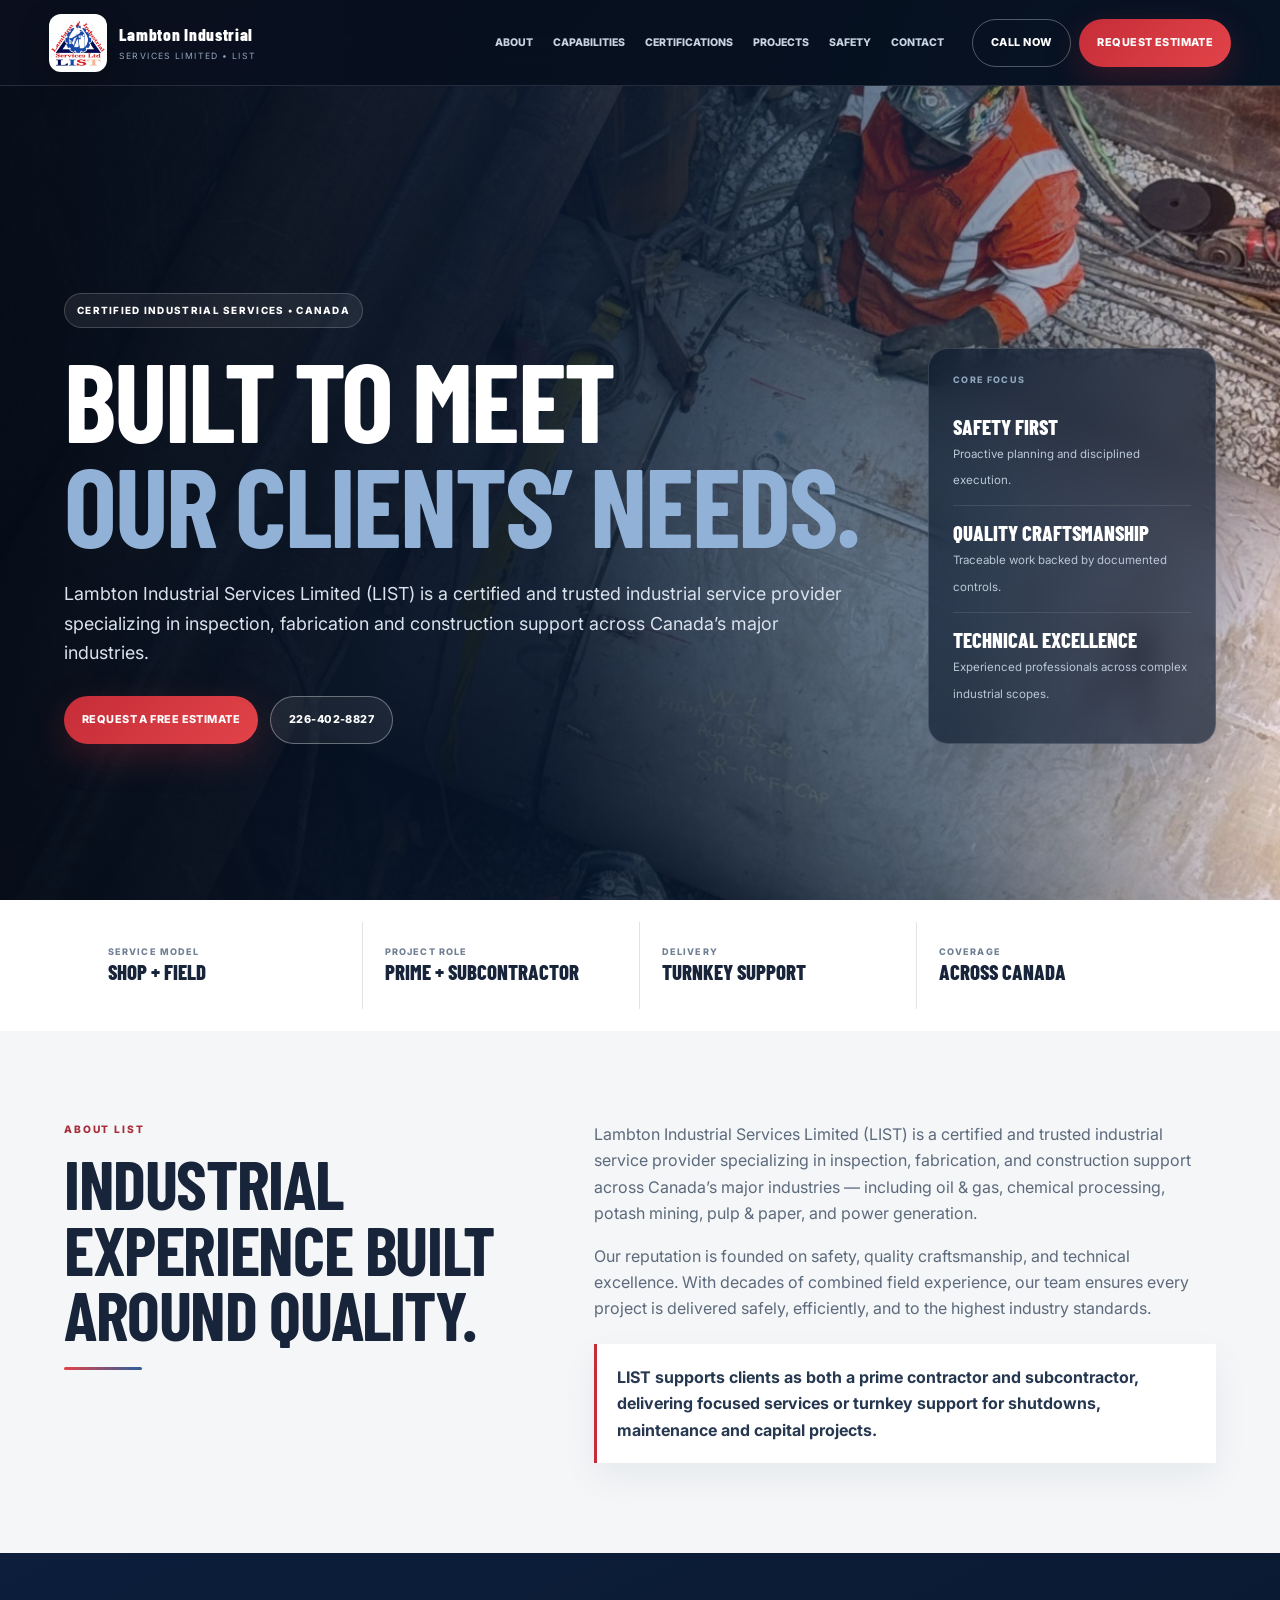
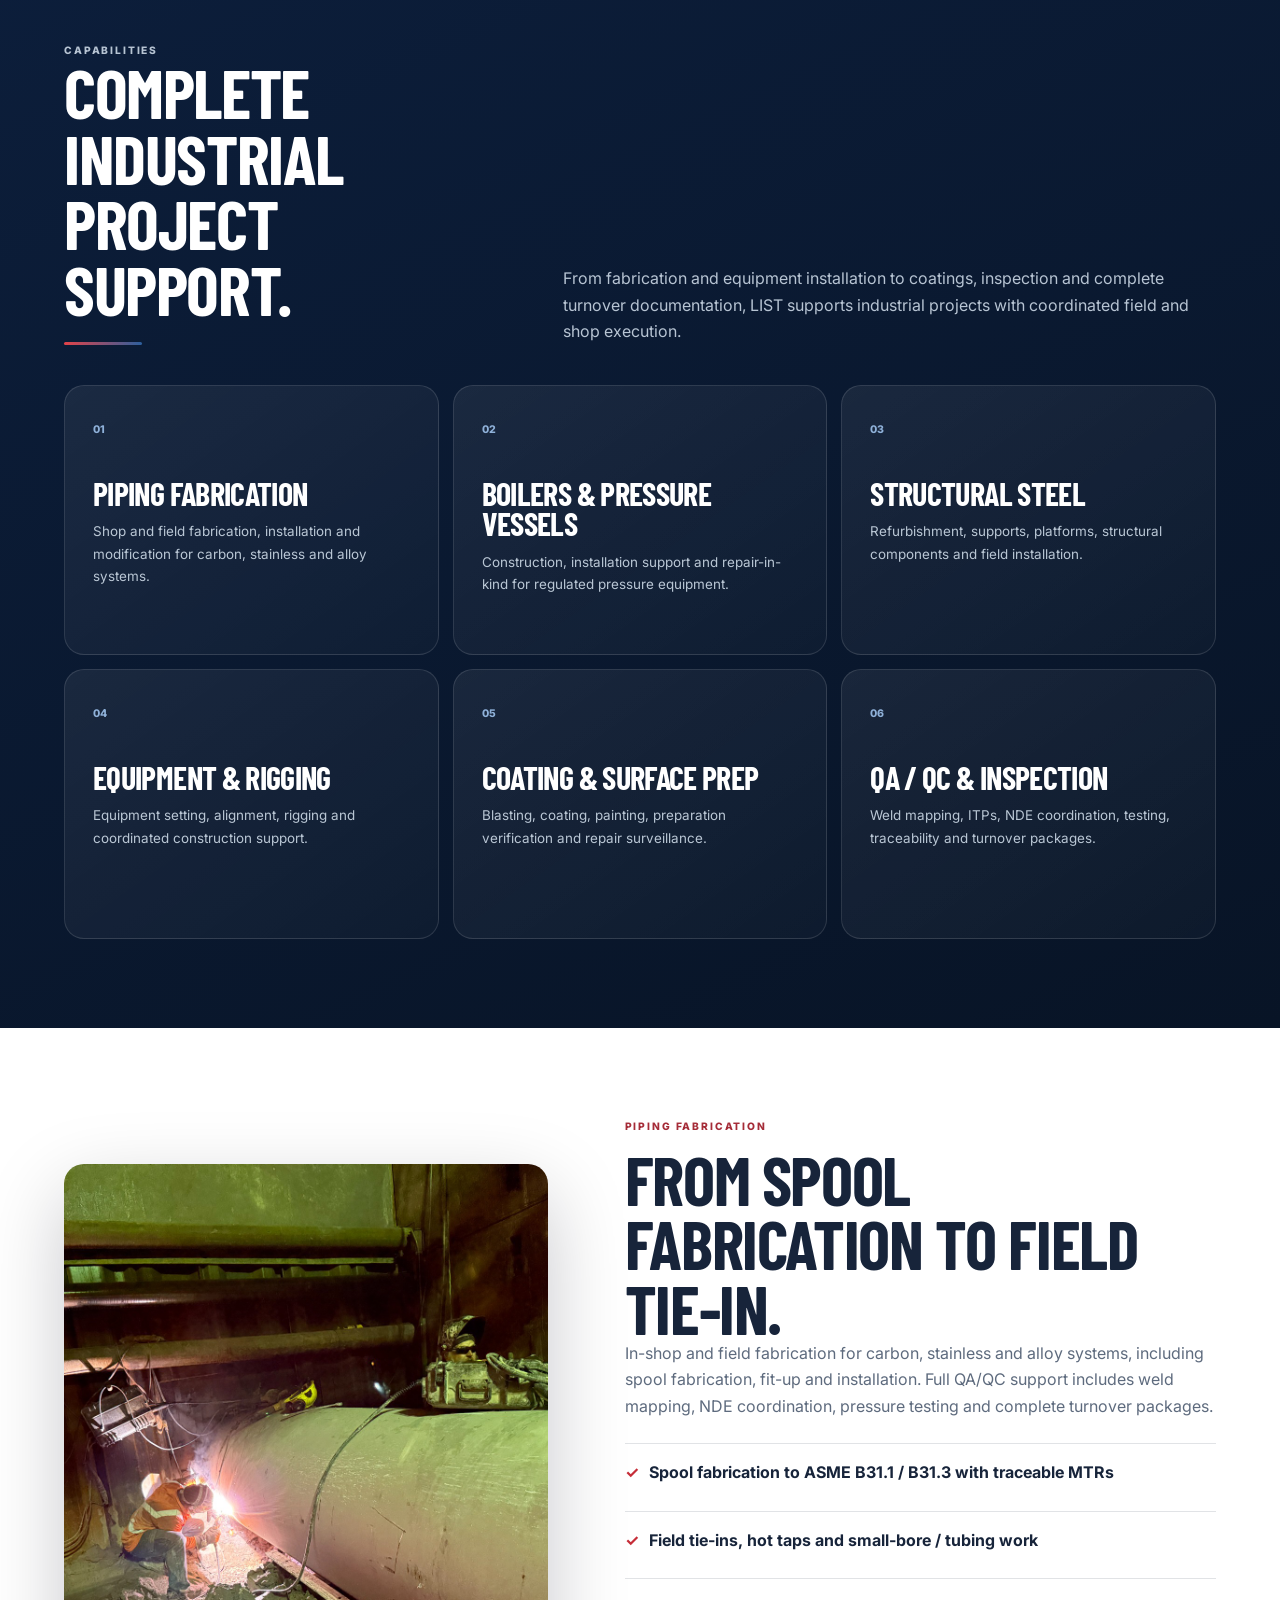
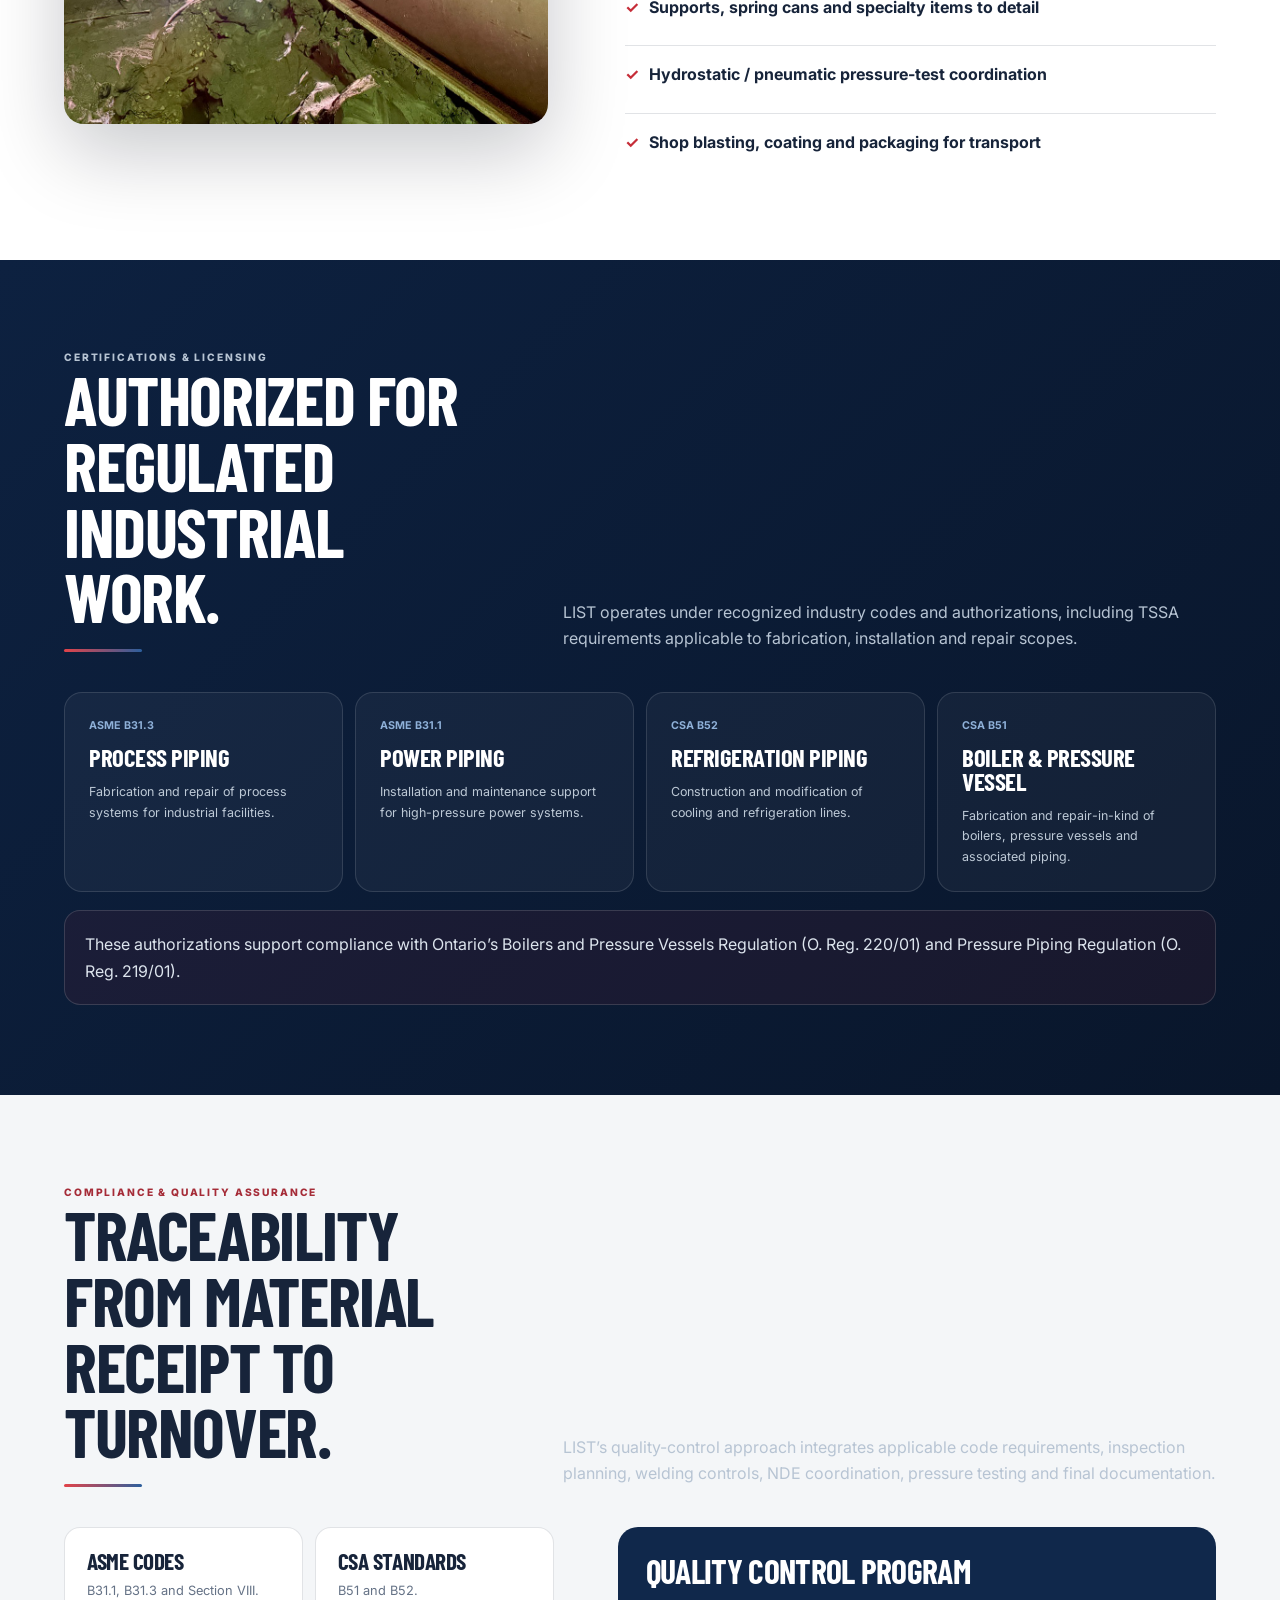
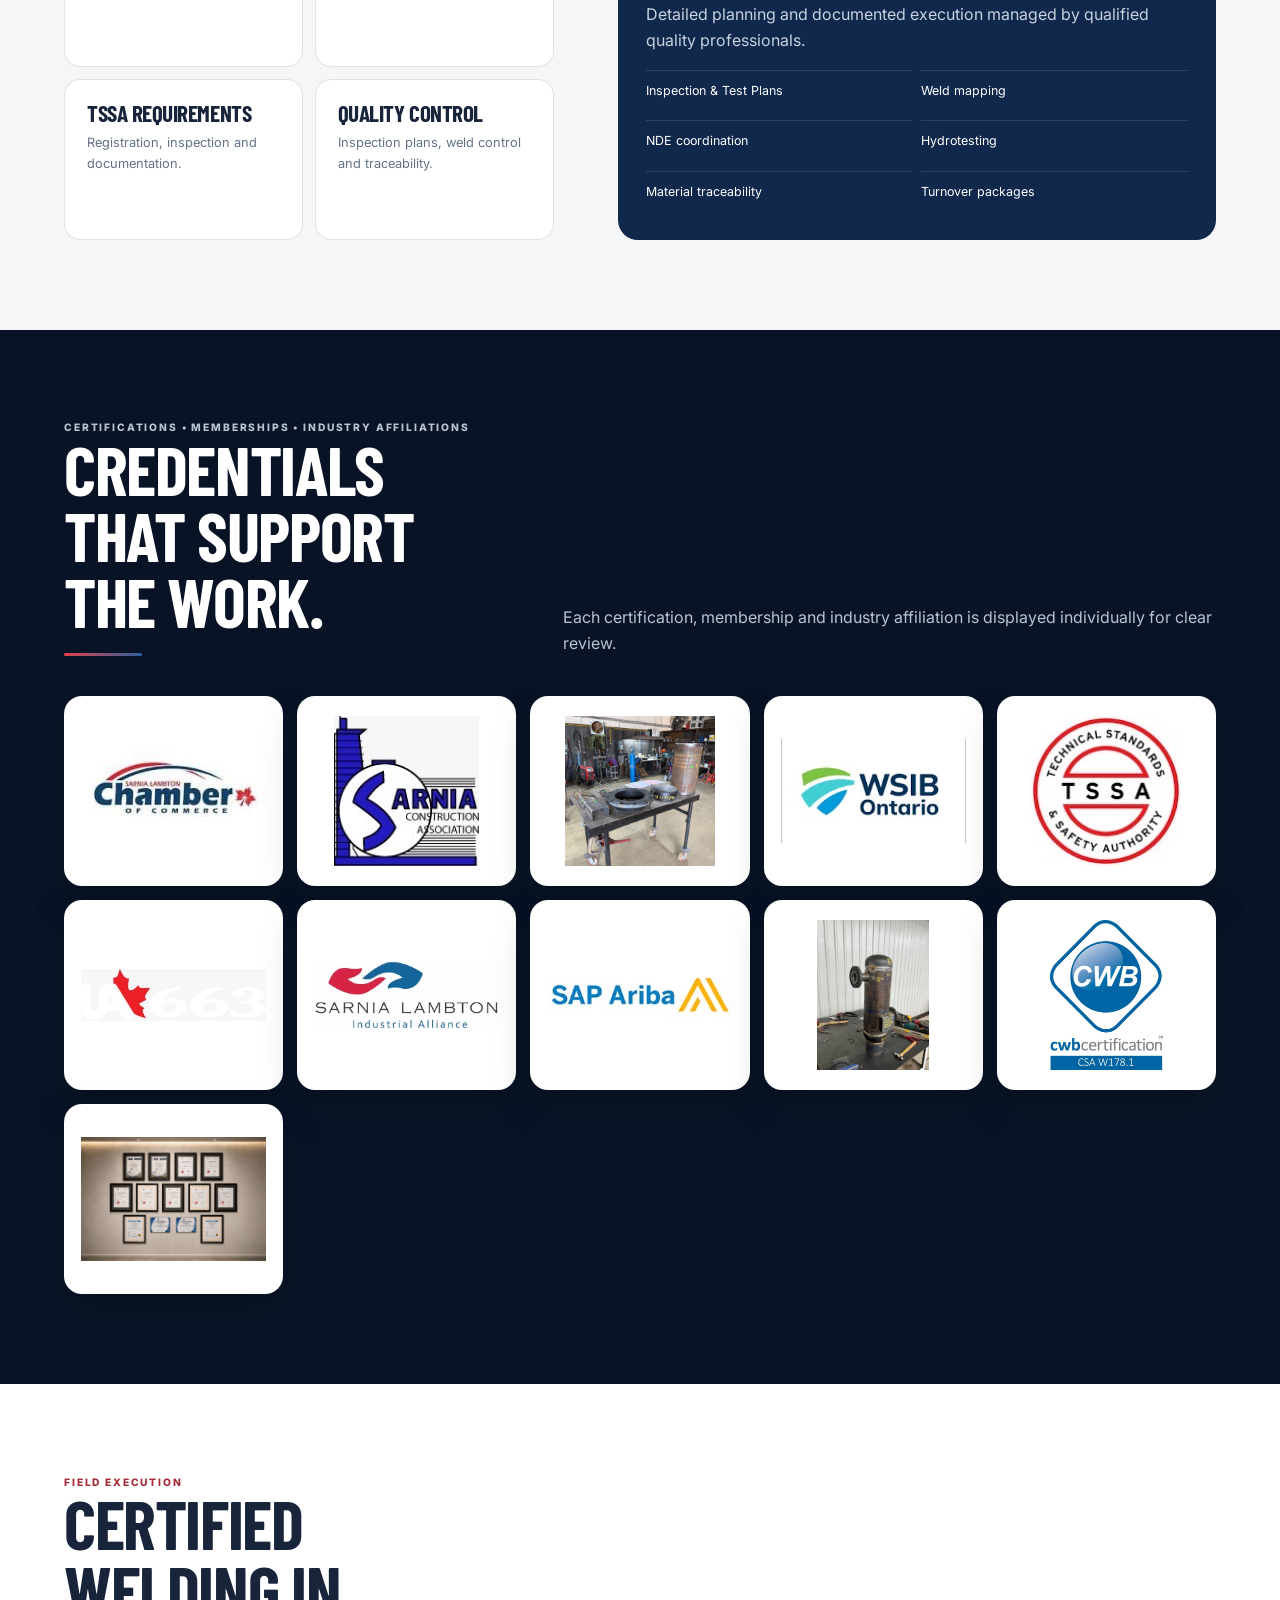
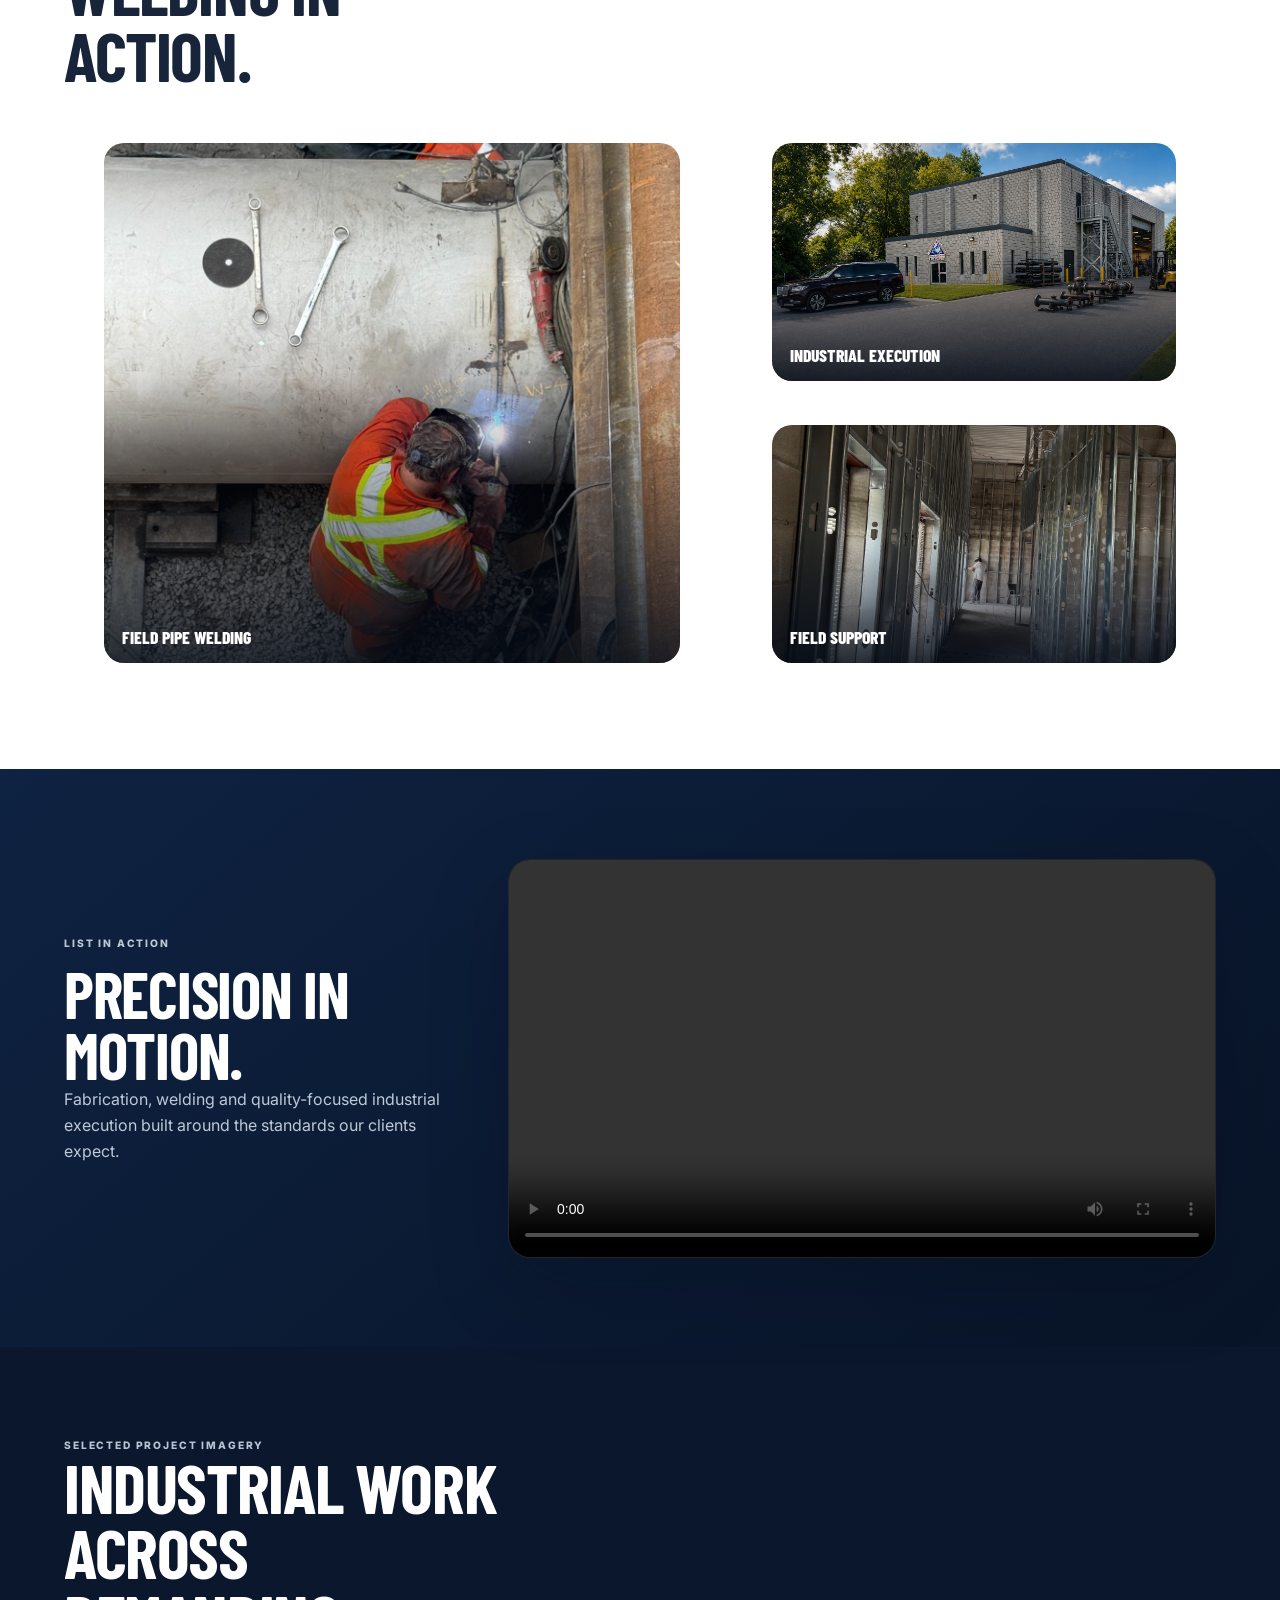
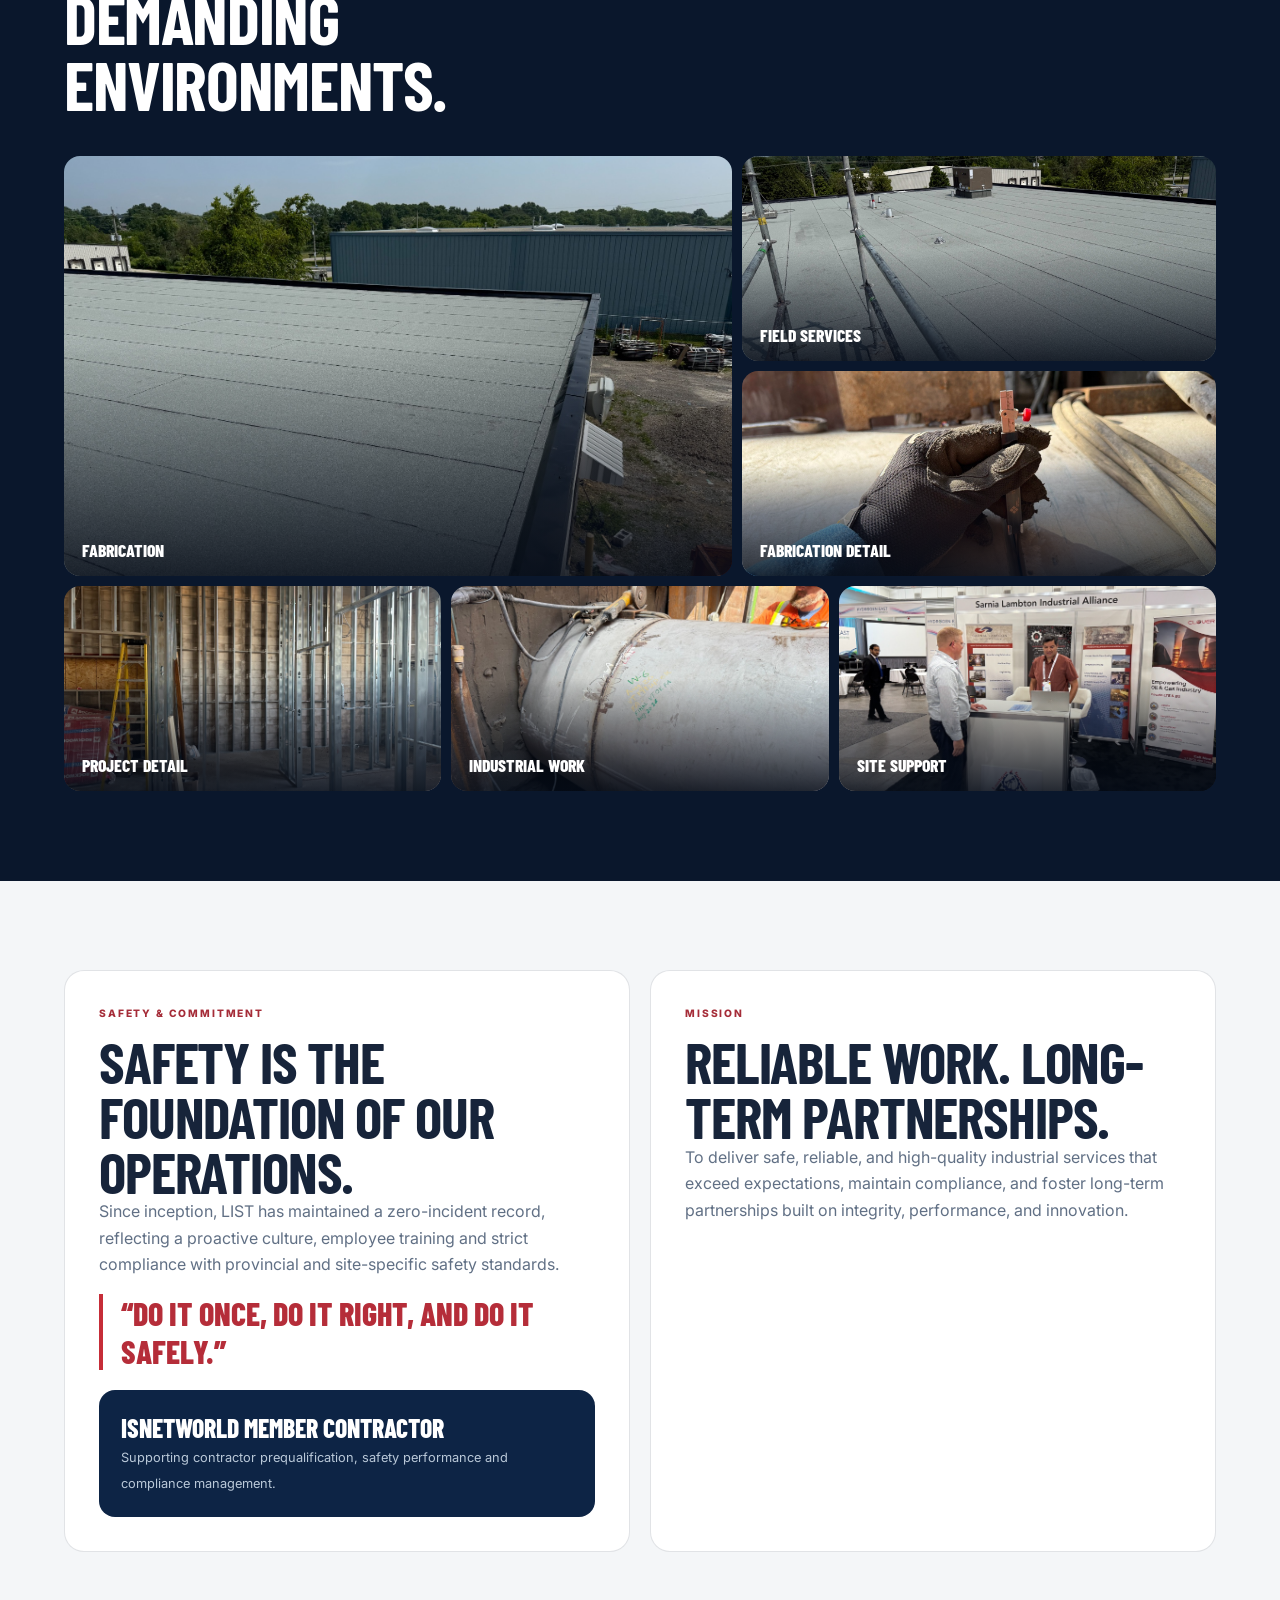
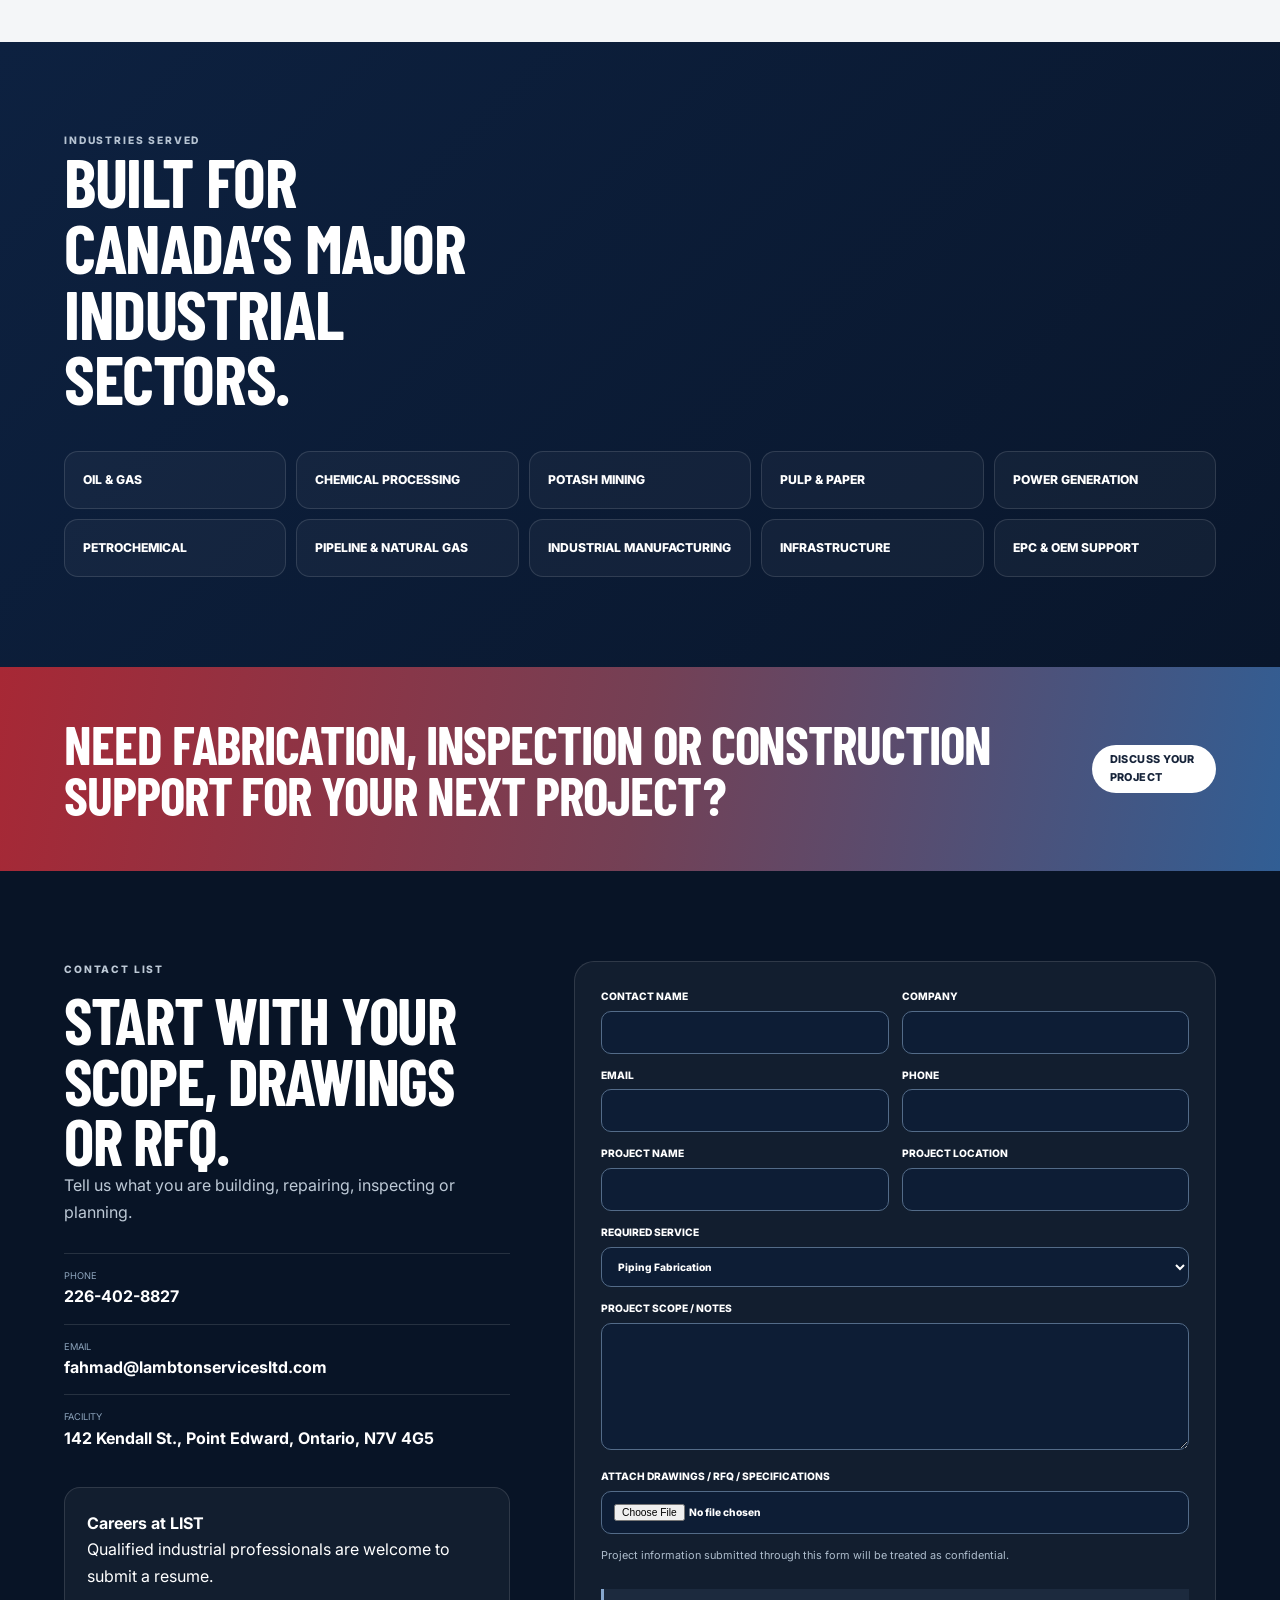
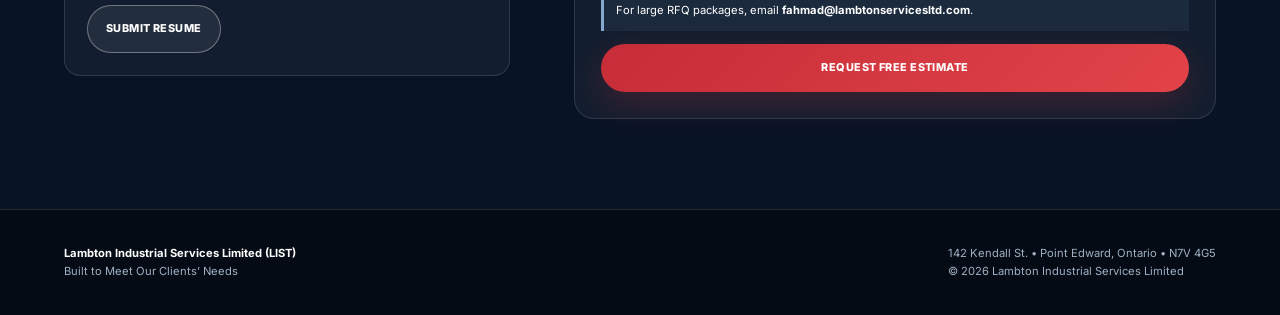
==== index.html @ bad41c8b "Show all LIST certification and membership logos" ====
<!doctype html>
<html lang="en">
<head>
<meta charset="utf-8"><meta name="viewport" content="width=device-width,initial-scale=1,viewport-fit=cover">
<title>Lambton Industrial Services Limited | Certified Industrial Services Canada</title>
<meta name="description" content="Lambton Industrial Services Limited (LIST) provides certified inspection, fabrication, construction support, piping, pressure equipment, QA/QC and industrial services across Canada.">
<meta name="robots" content="index,follow,max-image-preview:large"><meta name="theme-color" content="#09172d"><link rel="canonical" href="https://www.lambtonservicesltd.com/">
<link rel="icon" href="788764632_1725554698727147_4965164449477250816_n.webp" type="image/webp"><link rel="apple-touch-icon" href="788764632_1725554698727147_4965164449477250816_n.webp">
<meta property="og:title" content="Lambton Industrial Services Limited — Built to Meet Our Clients’ Needs"><meta property="og:description" content="Certified industrial inspection, fabrication, construction support and quality services across Canada."><meta property="og:type" content="website"><meta property="og:url" content="https://www.lambtonservicesltd.com/"><meta property="og:image" content="https://www.lambtonservicesltd.com/788764632_1725554698727147_4965164449477250816_n.webp">
<link rel="preconnect" href="https://fonts.googleapis.com"><link rel="preconnect" href="https://fonts.gstatic.com" crossorigin><link href="https://fonts.googleapis.com/css2?family=Barlow+Condensed:wght@600;700;800&family=Inter:wght@400;500;600;700;800&display=swap" rel="stylesheet">
<script type="application/ld+json">{"@context":"https://schema.org","@type":"LocalBusiness","name":"Lambton Industrial Services Limited","alternateName":"LIST","url":"https://www.lambtonservicesltd.com/","telephone":"+1-226-402-8827","email":"fahmad@lambtonservicesltd.com","address":{"@type":"PostalAddress","streetAddress":"142 Kendall Street","addressLocality":"Point Edward","addressRegion":"ON","postalCode":"N7V 4G5","addressCountry":"CA"},"areaServed":["Ontario","Saskatchewan","Canada"]}</script>
<style>
:root{--ink:#07111f;--navy:#09172d;--blue:#2c5f9d;--red:#c62d38;--red2:#e24349;--paper:#f4f6f8;--text:#17243a;--line:rgba(255,255,255,.12);--line2:rgba(10,28,52,.12);--max:1380px;--r:20px;--shadow:0 28px 80px rgba(2,10,24,.22)}*{box-sizing:border-box}html{scroll-behavior:smooth}body{margin:0;background:var(--ink);color:#fff;font-family:Inter,Arial,sans-serif;line-height:1.65;overflow-x:hidden}body:before{content:'';position:fixed;inset:0;z-index:-2;pointer-events:none;background:radial-gradient(circle at 0 0,rgba(198,45,56,.23),transparent 34%),radial-gradient(circle at 100% 16%,rgba(44,95,157,.3),transparent 38%),linear-gradient(135deg,#07101f,#0e213f 58%,#08162b)}a{color:inherit;text-decoration:none}img{display:block;max-width:100%}button,input,select,textarea{font:inherit}h1,h2,h3,h4{font-family:'Barlow Condensed',Arial,sans-serif;text-transform:uppercase;line-height:.95;letter-spacing:-.02em;margin:0}p{margin-top:0}.progress{position:fixed;top:0;left:0;height:3px;width:0;z-index:999;background:linear-gradient(90deg,var(--red2),#fff,var(--blue))}.site-header{height:86px;display:flex;align-items:center;gap:28px;padding:0 3.8vw;position:sticky;top:0;z-index:90;background:rgba(6,15,29,.88);border-bottom:1px solid var(--line);backdrop-filter:blur(18px)}.brand{display:flex;align-items:center;gap:12px;margin-right:auto}.brand-logo{width:58px;height:58px;object-fit:cover;border-radius:12px;background:#fff;box-shadow:0 10px 30px rgba(0,0,0,.25)}.brand-copy strong{font:800 1.08rem 'Barlow Condensed';letter-spacing:.04em}.brand-copy small{display:block;color:#91a7bf;font-size:.54rem;letter-spacing:.16em;text-transform:uppercase}.nav{display:flex;gap:20px;font-size:.66rem;font-weight:800;text-transform:uppercase}.nav a{color:#c9d4e1}.nav a:hover,.nav a.active{color:#fff}.header-actions{display:flex;gap:8px}.header-actions a,.btn{min-height:48px;padding:0 18px;border-radius:999px;display:inline-flex;align-items:center;justify-content:center;font-weight:800;text-transform:uppercase;font-size:.68rem;letter-spacing:.04em}.header-call{border:1px solid rgba(255,255,255,.3)}.header-quote,.primary{background:linear-gradient(135deg,var(--red),var(--red2));box-shadow:0 12px 35px rgba(198,45,56,.25)}.hero{min-height:calc(100svh - 86px);position:relative;display:flex;align-items:flex-end;isolation:isolate;background:url('4e84828f-83c8-4673-a4b7-c681f0cec6f3.jpeg') center/cover no-repeat}.hero:before{content:'';position:absolute;inset:0;z-index:-1;background:linear-gradient(90deg,rgba(4,11,23,.98) 0%,rgba(7,21,42,.92) 42%,rgba(19,45,76,.56) 73%,rgba(198,45,56,.12))}.hero-grid{width:100%;max-width:var(--max);margin:auto;padding:9vw 5vw 5vw;display:grid;grid-template-columns:1fr .36fr;gap:5vw;align-items:end}.badge{display:inline-flex;padding:8px 12px;border:1px solid rgba(255,255,255,.18);border-radius:999px;background:rgba(255,255,255,.07);font-size:.62rem;font-weight:800;letter-spacing:.13em;text-transform:uppercase}.hero h1{font-size:clamp(4.1rem,8.7vw,8.6rem);max-width:1020px;margin:18px 0 22px}.hero h1 span{display:block;color:#91b1d7}.hero-copy{max-width:790px;color:#dae3ed;font-size:clamp(1rem,1.4vw,1.18rem);margin-bottom:28px}.actions{display:flex;gap:12px;flex-wrap:wrap}.secondary{border:1px solid rgba(255,255,255,.35);background:rgba(255,255,255,.07)}.hero-panel{padding:24px;border:1px solid rgba(255,255,255,.14);border-radius:var(--r);background:rgba(8,22,43,.66);backdrop-filter:blur(14px);box-shadow:var(--shadow)}.hero-panel small{display:block;color:#8fa5bd;font-size:.56rem;letter-spacing:.15em;text-transform:uppercase;font-weight:800;margin-bottom:12px}.hero-panel div{padding:14px 0;border-top:1px solid rgba(255,255,255,.1)}.hero-panel div:first-of-type{border-top:0}.hero-panel strong{display:block;font:800 1.3rem 'Barlow Condensed';text-transform:uppercase}.hero-panel span{color:#b9c7d6;font-size:.72rem}.trust{background:#fff;color:#17243a;padding:0 5vw}.trust-inner{max-width:var(--max);margin:auto;display:grid;grid-template-columns:repeat(4,1fr)}.trust div{padding:22px;border-right:1px solid var(--line2)}.trust div:last-child{border-right:0}.trust small{display:block;color:#718095;font-size:.57rem;font-weight:800;text-transform:uppercase;letter-spacing:.12em}.trust strong{font:800 1.3rem 'Barlow Condensed';text-transform:uppercase}section{scroll-margin-top:90px}.pad{padding:7vw 5vw}.inner{max-width:var(--max);margin:auto}.eyebrow{color:#91b1d7;font-size:.64rem;font-weight:800;text-transform:uppercase;letter-spacing:.18em;margin:0 0 12px}.section-head{display:grid;grid-template-columns:.8fr 1.2fr;gap:5vw;align-items:end;margin-bottom:40px}.section-head h2,.about h2{font-size:clamp(3rem,5.4vw,5.8rem)}.section-head p{margin:0;color:#b7c4d3}.rule{width:78px;height:3px;background:linear-gradient(90deg,var(--red2),var(--blue));margin-top:20px;border-radius:99px}.about{background:var(--paper);color:var(--text)}.about-grid{display:grid;grid-template-columns:.83fr 1.17fr;gap:7vw}.about .eyebrow{color:#a52c38}.about p{color:#5c6a7c}.about-highlight{padding:20px;border-left:3px solid var(--red);background:#fff;box-shadow:0 14px 34px rgba(17,40,70,.06);font-weight:700;color:#263750;margin-top:22px}.services{background:linear-gradient(155deg,#0c1e3b,#081426)}.service-grid{display:grid;grid-template-columns:repeat(3,1fr);gap:14px}.service-card{min-height:270px;padding:28px;border:1px solid var(--line);border-radius:var(--r);background:linear-gradient(145deg,rgba(255,255,255,.065),rgba(255,255,255,.025))}.service-card span{color:#8fb1d9;font-weight:800;font-size:.66rem}.service-card h3{font-size:2rem;margin:38px 0 12px}.service-card p{color:#bac7d5;font-size:.84rem;margin:0}.piping{background:#fff;color:var(--text)}.piping-grid{display:grid;grid-template-columns:.9fr 1.1fr;gap:6vw;align-items:center}.piping-photo{min-height:560px;border-radius:var(--r);background:url('80438e03-cdde-480b-a2ee-2a852cf902ae.jpeg') center/cover no-repeat;box-shadow:var(--shadow)}.piping h2{font-size:clamp(3rem,5.3vw,5.6rem)}.piping p{color:#5e6b7e}.tech-list{display:grid;gap:10px;margin-top:24px}.tech-item{padding:15px 0;border-top:1px solid var(--line2);font-weight:700}.tech-item:before{content:'✓';color:var(--red);margin-right:10px}.licensing{background:linear-gradient(135deg,#0d2140,#09162b)}.license-grid{display:grid;grid-template-columns:repeat(4,1fr);gap:12px}.license-card{padding:24px;border:1px solid var(--line);border-radius:18px;background:rgba(255,255,255,.045)}.license-card strong{display:block;color:#8fb1d9;font-size:.67rem}.license-card h3{font-size:1.55rem;margin:12px 0}.license-card p{color:#bdc9d6;font-size:.78rem;margin:0}.reg-note{margin-top:18px;padding:20px;border:1px solid rgba(255,255,255,.14);border-radius:16px;background:rgba(198,45,56,.08);color:#dce4ed}.compliance{background:var(--paper);color:var(--text)}.compliance .eyebrow{color:#a52c38}.compliance-grid{display:grid;grid-template-columns:.9fr 1.1fr;gap:5vw}.code-grid{display:grid;grid-template-columns:1fr 1fr;gap:12px}.code-card{padding:22px;border-radius:16px;background:#fff;border:1px solid var(--line2)}.code-card h3{font-size:1.45rem;margin-bottom:8px}.code-card p{color:#657286;font-size:.8rem;margin:0}.qc-panel{padding:28px;border-radius:var(--r);background:#10284b;color:#fff}.qc-panel h3{font-size:2.1rem;margin-bottom:14px}.qc-panel p{color:#c6d2df}.qc-list{display:grid;grid-template-columns:1fr 1fr;gap:9px}.qc-list div{padding:10px 0;border-top:1px solid rgba(255,255,255,.12);font-size:.78rem}.certifications{background:#081426}.cert-grid{display:grid;grid-template-columns:repeat(5,1fr);gap:14px}.cert-card{min-height:190px;padding:16px;border:1px solid rgba(255,255,255,.14);border-radius:18px;background:#fff;display:flex;align-items:center;justify-content:center;overflow:hidden;box-shadow:0 16px 38px rgba(0,0,0,.18)}.cert-card img{width:100%;height:150px;object-fit:contain}.welding{background:#fff;color:var(--text)}.welding-grid{display:grid;grid-template-columns:1.15fr .85fr;grid-template-rows:270px 270px;gap:12px}.weld{position:relative;overflow:hidden;border-radius:var(--r)}.weld:first-child{grid-row:1/3}.weld img{width:100%;height:100%;object-fit:cover}.weld:after,.photo:after{content:'';position:absolute;inset:0;background:linear-gradient(0deg,rgba(5,12,24,.85),transparent 55%)}.weld b,.photo b{position:absolute;left:18px;bottom:15px;z-index:2;color:#fff;font:800 1.1rem 'Barlow Condensed';text-transform:uppercase}.video{background:linear-gradient(140deg,#0e2241,#081427)}.video-grid{display:grid;grid-template-columns:.36fr .64fr;gap:46px;align-items:center}.video h2{font-size:clamp(3rem,5vw,5.4rem)}.video p{color:#bdc9d6}.video-frame{position:relative;overflow:hidden;border-radius:22px;border:1px solid var(--line);background:#040910;box-shadow:var(--shadow)}.video-frame:before{content:'';display:block;padding-top:56.25%}.video-frame video{position:absolute;inset:0;width:100%;height:100%;object-fit:cover}.projects{background:#0a172c}.gallery{display:grid;grid-template-columns:repeat(12,1fr);grid-auto-rows:205px;gap:10px}.photo{position:relative;overflow:hidden;border-radius:16px;margin:0}.photo img{width:100%;height:100%;object-fit:cover}.g1{grid-column:span 7;grid-row:span 2}.g2,.g3{grid-column:span 5}.g4,.g5,.g6{grid-column:span 4}.safety{background:var(--paper);color:var(--text)}.safety-grid{display:grid;grid-template-columns:1fr 1fr;gap:20px}.safety-card,.mission-card{padding:34px;border-radius:var(--r);background:#fff;border:1px solid var(--line2)}.safety-card h2,.mission-card h2{font-size:clamp(2.8rem,4.5vw,4.7rem)}.safety-card p,.mission-card p{color:#617085}.quote{font:800 2rem 'Barlow Condensed';text-transform:uppercase;color:#b52d39;border-left:4px solid var(--red);padding-left:18px}.isn{margin-top:20px;padding:22px;border-radius:16px;background:#0d2445;color:#fff}.isn strong{display:block;font:800 1.6rem 'Barlow Condensed';text-transform:uppercase}.isn span{color:#b9c8d8;font-size:.8rem}.industries{background:linear-gradient(135deg,#0d2140,#09162b)}.industry-grid{display:grid;grid-template-columns:repeat(5,1fr);gap:10px}.industry-grid div{padding:18px;border:1px solid var(--line);border-radius:14px;background:rgba(255,255,255,.04);font-weight:800;font-size:.76rem;text-transform:uppercase}.cta{padding:4vw 5vw;background:linear-gradient(100deg,#a72835,#744055,#315e94);display:flex;align-items:center;justify-content:space-between;gap:24px}.cta h2{font-size:clamp(2.5rem,4.2vw,4.2rem)}.cta .btn{background:#fff;color:#17243a}.contact{background:#081426}.contact-grid{display:grid;grid-template-columns:.82fr 1.18fr;gap:5vw}.contact h2{font-size:clamp(3rem,5vw,5.3rem)}.contact-copy>p{color:#bdc9d6}.contact-lines{margin-top:28px}.contact-lines a,.contact-lines div{display:block;padding:14px 0;border-top:1px solid var(--line)}.contact-lines small,.contact-lines strong{display:block}.contact-lines small{color:#8ea5bd;text-transform:uppercase;font-size:.58rem}.quote-form{display:grid;grid-template-columns:1fr 1fr;gap:13px;padding:26px;border:1px solid var(--line);border-radius:var(--r);background:rgba(255,255,255,.045)}.quote-form label{font-size:.64rem;font-weight:800;text-transform:uppercase}.quote-form input,.quote-form select,.quote-form textarea{width:100%;margin-top:6px;padding:12px;border:1px solid #536b88;border-radius:10px;background:#0d1d35;color:#fff}.full{grid-column:1/-1}.fine{font-size:.68rem;color:#aebdcd}.form-note{grid-column:1/-1;padding:12px;border-left:3px solid #87a8cf;background:rgba(135,168,207,.09);font-size:.7rem}.success-banner{display:none;grid-column:1/-1;padding:16px;border:1px solid rgba(135,168,207,.45);border-radius:12px;background:#10284b}.success-banner.show{display:block}.submit-btn{width:100%;border:0;color:#fff}.careers{margin-top:22px;padding:22px;border-radius:16px;background:rgba(255,255,255,.045);border:1px solid var(--line)}footer{padding:34px 5vw;background:#050b14;border-top:1px solid var(--line);display:flex;justify-content:space-between;gap:22px;color:#9fb0c2;font-size:.7rem}.mobile-bar{display:none}.to-top{position:fixed;right:20px;bottom:22px;width:44px;height:44px;border:0;border-radius:50%;background:#fff;color:#17243a;font-weight:900;opacity:0;pointer-events:none;z-index:80}.to-top.show{opacity:1;pointer-events:auto}.reveal{opacity:0;transform:translateY(18px);transition:.55s}.reveal.on{opacity:1;transform:none}@media(max-width:1050px){.nav{display:none}.hero-grid,.about-grid,.piping-grid,.compliance-grid,.video-grid,.contact-grid{grid-template-columns:1fr}.hero-panel{display:none}.license-grid{grid-template-columns:1fr 1fr}.service-grid{grid-template-columns:1fr 1fr}.cert-grid{grid-template-columns:repeat(3,1fr)}.industry-grid{grid-template-columns:repeat(3,1fr)}}@media(max-width:650px){body{padding-bottom:64px}.site-header{height:72px;padding:0 4vw}.brand-logo{width:50px;height:50px}.brand-copy{display:none}.header-call{display:none}.hero{min-height:680px}.hero-grid{padding:22vw 5vw 10vw}.hero h1{font-size:clamp(3.6rem,15vw,5.6rem)}.trust-inner{grid-template-columns:1fr 1fr}.pad{padding:12vw 5vw}.section-head{grid-template-columns:1fr;gap:16px}.service-grid,.license-grid,.code-grid,.qc-list,.safety-grid{grid-template-columns:1fr}.cert-grid{grid-template-columns:1fr 1fr;gap:10px}.cert-card{min-height:140px;padding:10px}.cert-card img{height:115px}.welding-grid{grid-template-columns:1fr 1fr;grid-template-rows:230px 165px}.weld:first-child{grid-column:1/-1;grid-row:1}.gallery{grid-template-columns:1fr 1fr;grid-auto-rows:170px}.photo,.g1,.g2,.g3,.g4,.g5,.g6{grid-column:span 1;grid-row:auto}.g1{grid-column:1/-1;height:230px}.industry-grid{grid-template-columns:1fr 1fr}.quote-form{grid-template-columns:1fr;padding:18px}.quote-form>*{grid-column:1/-1}.cta{padding:10vw 5vw;align-items:flex-start;flex-direction:column}footer{flex-direction:column}.mobile-bar{display:grid;grid-template-columns:1fr 1fr;position:fixed;left:0;right:0;bottom:0;height:64px;z-index:100}.mobile-bar a{display:grid;place-items:center;font-weight:900;text-transform:uppercase}.mobile-call{background:#fff;color:#17243a}.mobile-estimate{background:var(--red);color:#fff}.to-top{bottom:80px}}
</style></head><body><div class="progress" id="progress"></div>
<header class="site-header"><a class="brand" href="#top"><img class="brand-logo" src="788764632_1725554698727147_4965164449477250816_n.webp" alt="LIST logo"><span class="brand-copy"><strong>Lambton Industrial</strong><small>Services Limited • LIST</small></span></a><nav class="nav"><a href="#about">About</a><a href="#capabilities">Capabilities</a><a href="#certifications">Certifications</a><a href="#projects">Projects</a><a href="#safety">Safety</a><a href="#contact">Contact</a></nav><div class="header-actions"><a class="header-call" href="tel:+12264028827">Call Now</a><a class="header-quote" href="#contact">Request Estimate</a></div></header><main id="top">
<section class="hero"><div class="hero-grid"><div><span class="badge">Certified Industrial Services • Canada</span><h1>Built to Meet <span>Our Clients’ Needs.</span></h1><p class="hero-copy">Lambton Industrial Services Limited (LIST) is a certified and trusted industrial service provider specializing in inspection, fabrication and construction support across Canada’s major industries.</p><div class="actions"><a class="btn primary" href="#contact">Request a Free Estimate</a><a class="btn secondary" href="tel:+12264028827">226-402-8827</a></div></div><aside class="hero-panel"><small>Core focus</small><div><strong>Safety First</strong><span>Proactive planning and disciplined execution.</span></div><div><strong>Quality Craftsmanship</strong><span>Traceable work backed by documented controls.</span></div><div><strong>Technical Excellence</strong><span>Experienced professionals across complex industrial scopes.</span></div></aside></div></section>
<section class="trust"><div class="trust-inner"><div><small>Service model</small><strong>Shop + Field</strong></div><div><small>Project role</small><strong>Prime + Subcontractor</strong></div><div><small>Delivery</small><strong>Turnkey Support</strong></div><div><small>Coverage</small><strong>Across Canada</strong></div></div></section>
<section class="about pad" id="about"><div class="inner about-grid reveal"><div><p class="eyebrow">About LIST</p><h2>Industrial experience built around quality.</h2><div class="rule"></div></div><div><p>Lambton Industrial Services Limited (LIST) is a certified and trusted industrial service provider specializing in inspection, fabrication, and construction support across Canada’s major industries — including oil & gas, chemical processing, potash mining, pulp & paper, and power generation.</p><p>Our reputation is founded on safety, quality craftsmanship, and technical excellence. With decades of combined field experience, our team ensures every project is delivered safely, efficiently, and to the highest industry standards.</p><div class="about-highlight">LIST supports clients as both a prime contractor and subcontractor, delivering focused services or turnkey support for shutdowns, maintenance and capital projects.</div></div></div></section>
<section class="services pad" id="capabilities"><div class="inner"><div class="section-head reveal"><div><p class="eyebrow">Capabilities</p><h2>Complete industrial project support.</h2><div class="rule"></div></div><p>From fabrication and equipment installation to coatings, inspection and complete turnover documentation, LIST supports industrial projects with coordinated field and shop execution.</p></div><div class="service-grid"><article class="service-card reveal"><span>01</span><h3>Piping Fabrication</h3><p>Shop and field fabrication, installation and modification for carbon, stainless and alloy systems.</p></article><article class="service-card reveal"><span>02</span><h3>Boilers & Pressure Vessels</h3><p>Construction, installation support and repair-in-kind for regulated pressure equipment.</p></article><article class="service-card reveal"><span>03</span><h3>Structural Steel</h3><p>Refurbishment, supports, platforms, structural components and field installation.</p></article><article class="service-card reveal"><span>04</span><h3>Equipment & Rigging</h3><p>Equipment setting, alignment, rigging and coordinated construction support.</p></article><article class="service-card reveal"><span>05</span><h3>Coating & Surface Prep</h3><p>Blasting, coating, painting, preparation verification and repair surveillance.</p></article><article class="service-card reveal"><span>06</span><h3>QA / QC & Inspection</h3><p>Weld mapping, ITPs, NDE coordination, testing, traceability and turnover packages.</p></article></div></div></section>
<section class="piping pad"><div class="inner piping-grid"><div class="piping-photo reveal"></div><div class="reveal"><p class="eyebrow" style="color:#a52c38">Piping Fabrication</p><h2>From spool fabrication to field tie-in.</h2><p>In-shop and field fabrication for carbon, stainless and alloy systems, including spool fabrication, fit-up and installation. Full QA/QC support includes weld mapping, NDE coordination, pressure testing and complete turnover packages.</p><div class="tech-list"><div class="tech-item">Spool fabrication to ASME B31.1 / B31.3 with traceable MTRs</div><div class="tech-item">Field tie-ins, hot taps and small-bore / tubing work</div><div class="tech-item">Supports, spring cans and specialty items to detail</div><div class="tech-item">Hydrostatic / pneumatic pressure-test coordination</div><div class="tech-item">Shop blasting, coating and packaging for transport</div></div></div></div></section>
<section class="licensing pad"><div class="inner"><div class="section-head reveal"><div><p class="eyebrow">Certifications & Licensing</p><h2>Authorized for regulated industrial work.</h2><div class="rule"></div></div><p>LIST operates under recognized industry codes and authorizations, including TSSA requirements applicable to fabrication, installation and repair scopes.</p></div><div class="license-grid"><article class="license-card"><strong>ASME B31.3</strong><h3>Process Piping</h3><p>Fabrication and repair of process systems for industrial facilities.</p></article><article class="license-card"><strong>ASME B31.1</strong><h3>Power Piping</h3><p>Installation and maintenance support for high-pressure power systems.</p></article><article class="license-card"><strong>CSA B52</strong><h3>Refrigeration Piping</h3><p>Construction and modification of cooling and refrigeration lines.</p></article><article class="license-card"><strong>CSA B51</strong><h3>Boiler & Pressure Vessel</h3><p>Fabrication and repair-in-kind of boilers, pressure vessels and associated piping.</p></article></div><div class="reg-note">These authorizations support compliance with Ontario’s Boilers and Pressure Vessels Regulation (O. Reg. 220/01) and Pressure Piping Regulation (O. Reg. 219/01).</div></div></section>
<section class="compliance pad"><div class="inner"><div class="section-head"><div><p class="eyebrow">Compliance & Quality Assurance</p><h2>Traceability from material receipt to turnover.</h2><div class="rule"></div></div><p>LIST’s quality-control approach integrates applicable code requirements, inspection planning, welding controls, NDE coordination, pressure testing and final documentation.</p></div><div class="compliance-grid"><div class="code-grid"><article class="code-card"><h3>ASME Codes</h3><p>B31.1, B31.3 and Section VIII.</p></article><article class="code-card"><h3>CSA Standards</h3><p>B51 and B52.</p></article><article class="code-card"><h3>TSSA Requirements</h3><p>Registration, inspection and documentation.</p></article><article class="code-card"><h3>Quality Control</h3><p>Inspection plans, weld control and traceability.</p></article></div><div class="qc-panel"><h3>Quality control program</h3><p>Detailed planning and documented execution managed by qualified quality professionals.</p><div class="qc-list"><div>Inspection & Test Plans</div><div>Weld mapping</div><div>NDE coordination</div><div>Hydrotesting</div><div>Material traceability</div><div>Turnover packages</div></div></div></div></div></section>
<section class="certifications pad" id="certifications"><div class="inner"><div class="section-head reveal"><div><p class="eyebrow">Certifications • Memberships • Industry Affiliations</p><h2>Credentials that support the work.</h2><div class="rule"></div></div><p>Each certification, membership and industry affiliation is displayed individually for clear review.</p></div><div class="cert-grid"><div class="cert-card"><img src="edbd8232-09d9-41d3-bc83-8ccc281d588f.jpeg" alt="Sarnia Lambton Chamber of Commerce" loading="lazy"></div><div class="cert-card"><img src="8846a5e9-391a-47e8-b490-3316a407b821.jpeg" alt="Sarnia Construction Association" loading="lazy"></div><div class="cert-card"><img src="875cc904-2215-4c61-a71b-0ceb94b747ed.jpeg" alt="ISNetworld Member Contractor" loading="lazy"></div><div class="cert-card"><img src="79cb28c9-e6ba-4571-88e1-00dff9190d2d.jpeg" alt="WSIB Ontario" loading="lazy"></div><div class="cert-card"><img src="03e31565-37f3-46a8-8403-bc5de7c11ddc.jpeg" alt="Technical Standards and Safety Authority" loading="lazy"></div><div class="cert-card"><img src="2f510f31-3a39-4caf-b721-bc5badee97ef.jpeg" alt="UA Local 663" loading="lazy"></div><div class="cert-card"><img src="98cbca3f-d1b5-4f68-9931-bb16b30fc598.jpeg" alt="Sarnia Lambton Industrial Alliance" loading="lazy"></div><div class="cert-card"><img src="a8f23e10-2c92-431d-8910-a1a41f849400.jpeg" alt="SAP Ariba" loading="lazy"></div><div class="cert-card"><img src="b8110ea7-4fef-48a7-950e-6085ceaf4769.jpeg" alt="IHSA" loading="lazy"></div><div class="cert-card"><img src="2dc0c131-1aeb-4cd7-8359-332da5abe7fe.jpeg" alt="CWB Certification CSA W178.1" loading="lazy"></div><div class="cert-card"><img src="196194c6-e721-41a5-9ac4-5f89968d230b.jpeg" alt="LIST certification document" loading="lazy"></div></div></div></section>
<section class="welding pad"><div class="inner"><div class="section-head"><div><p class="eyebrow" style="color:#a52c38">Field execution</p><h2 style="color:#17243a">Certified welding in action.</h2></div></div><div class="welding-grid"><figure class="weld"><img src="3ad312a8-1b25-4d3b-a59f-de8ae9e1baa7.jpeg" alt="Field pipe welding"><b>Field Pipe Welding</b></figure><figure class="weld"><img src="e630011b-4c74-4d68-81c8-f621c1ecfd79.jpeg" alt="Industrial execution"><b>Industrial Execution</b></figure><figure class="weld"><img src="de0dc79b-879a-49d2-8177-4aa15c1dc06b.jpeg" alt="Field support"><b>Field Support</b></figure></div></div></section>
<section class="video pad"><div class="inner video-grid"><div><p class="eyebrow">LIST in action</p><h2>Precision in motion.</h2><p>Fabrication, welding and quality-focused industrial execution built around the standards our clients expect.</p></div><div class="video-frame"><video controls playsinline preload="metadata"><source src="_users_5be6074f-4eb0-4179-a350-5ba843e4d9b6_generated_e325907c-7eaf-49a1-ab62-7b360c1574fe_generated_video.mp4" type="video/mp4"></video></div></div></section>
<section class="projects pad" id="projects"><div class="inner"><div class="section-head"><div><p class="eyebrow">Selected project imagery</p><h2>Industrial work across demanding environments.</h2></div></div><div class="gallery"><figure class="photo g1"><img src="0d9e6e4a-74ad-449c-8456-c4880a9de478.jpeg" alt="Fabrication"><b>Fabrication</b></figure><figure class="photo g2"><img src="8597f73b-a5d3-4ce2-968b-68d837f368c5.jpeg" alt="Field Services"><b>Field Services</b></figure><figure class="photo g3"><img src="0196362a-54c9-4efc-9b64-8c2eb864255a.jpeg" alt="Fabrication Detail"><b>Fabrication Detail</b></figure><figure class="photo g4"><img src="1775fb02-3b9f-453b-9a69-171419b8e5b9.jpeg" alt="Project Detail"><b>Project Detail</b></figure><figure class="photo g5"><img src="291c0b97-eaa6-4c9b-8801-60b2bb8e45fd.jpeg" alt="Industrial Work"><b>Industrial Work</b></figure><figure class="photo g6"><img src="485b9382-42b7-47e2-8a14-3050bd2befb2.jpeg" alt="Site Support"><b>Site Support</b></figure></div></div></section>
<section class="safety pad" id="safety"><div class="inner safety-grid"><article class="safety-card"><p class="eyebrow" style="color:#a52c38">Safety & Commitment</p><h2>Safety is the foundation of our operations.</h2><p>Since inception, LIST has maintained a zero-incident record, reflecting a proactive culture, employee training and strict compliance with provincial and site-specific safety standards.</p><div class="quote">“Do it once, do it right, and do it safely.”</div><div class="isn"><strong>ISNetworld Member Contractor</strong><span>Supporting contractor prequalification, safety performance and compliance management.</span></div></article><article class="mission-card"><p class="eyebrow" style="color:#a52c38">Mission</p><h2>Reliable work. Long-term partnerships.</h2><p>To deliver safe, reliable, and high-quality industrial services that exceed expectations, maintain compliance, and foster long-term partnerships built on integrity, performance, and innovation.</p></article></div></section>
<section class="industries pad"><div class="inner"><div class="section-head"><div><p class="eyebrow">Industries served</p><h2>Built for Canada’s major industrial sectors.</h2></div></div><div class="industry-grid"><div>Oil & Gas</div><div>Chemical Processing</div><div>Potash Mining</div><div>Pulp & Paper</div><div>Power Generation</div><div>Petrochemical</div><div>Pipeline & Natural Gas</div><div>Industrial Manufacturing</div><div>Infrastructure</div><div>EPC & OEM Support</div></div></div></section>
<section class="cta"><h2>Need fabrication, inspection or construction support for your next project?</h2><a class="btn" href="#contact">Discuss Your Project</a></section>
<section class="contact pad" id="contact"><div class="inner contact-grid"><div class="contact-copy"><p class="eyebrow">Contact LIST</p><h2>Start with your scope, drawings or RFQ.</h2><p>Tell us what you are building, repairing, inspecting or planning.</p><div class="contact-lines"><a href="tel:+12264028827"><small>Phone</small><strong>226-402-8827</strong></a><a href="mailto:fahmad@lambtonservicesltd.com"><small>Email</small><strong>fahmad@lambtonservicesltd.com</strong></a><div><small>Facility</small><strong>142 Kendall St., Point Edward, Ontario, N7V 4G5</strong></div></div><div class="careers"><strong>Careers at LIST</strong><p>Qualified industrial professionals are welcome to submit a resume.</p><a class="btn secondary" href="mailto:fahmad@lambtonservicesltd.com?subject=Career%20Application%20-%20LIST">Submit Resume</a></div></div><form id="quote-form" class="quote-form" name="lambton-quote" method="POST" action="/?submitted=1#contact" data-netlify="true" netlify-honeypot="bot-field" enctype="multipart/form-data"><input type="hidden" name="form-name" value="lambton-quote"><p style="display:none"><label>Don’t fill this out: <input name="bot-field"></label></p><div id="success-banner" class="success-banner"><strong>✓ Request received.</strong></div><label>Contact Name<input name="name" required></label><label>Company<input name="company"></label><label>Email<input type="email" name="email" required></label><label>Phone<input type="tel" name="phone"></label><label>Project Name<input name="project"></label><label>Project Location<input name="location"></label><label class="full">Required Service<select name="service"><option>Piping Fabrication</option><option>Boiler / Pressure Vessel</option><option>Structural Steel</option><option>Inspection / NDE</option><option>QA / QC</option><option>Other</option></select></label><label class="full">Project Scope / Notes<textarea name="scope" rows="6" required></textarea></label><label class="full">Attach Drawings / RFQ / Specifications<input type="file" name="attachment"></label><p class="fine full">Project information submitted through this form will be treated as confidential.</p><div class="form-note">For large RFQ packages, email <strong>fahmad@lambtonservicesltd.com</strong>.</div><button class="btn primary full submit-btn" type="submit">Request Free Estimate</button></form></div></section></main>
<footer><div><strong style="color:#fff">Lambton Industrial Services Limited (LIST)</strong><br>Built to Meet Our Clients’ Needs</div><div>142 Kendall St. • Point Edward, Ontario • N7V 4G5<br>© 2026 Lambton Industrial Services Limited</div></footer><div class="mobile-bar"><a class="mobile-call" href="tel:+12264028827">Call Now</a><a class="mobile-estimate" href="#contact">Free Estimate</a></div><button class="to-top" id="toTop">↑</button>
<script>(function(){const progress=document.getElementById('progress'),topBtn=document.getElementById('toTop');const update=()=>{const h=document.documentElement.scrollHeight-innerHeight;progress.style.width=(h?scrollY/h*100:0)+'%';topBtn.classList.toggle('show',scrollY>600)};addEventListener('scroll',update,{passive:true});update();topBtn.onclick=()=>scrollTo({top:0,behavior:'smooth'});document.querySelectorAll('.reveal').forEach(el=>el.classList.add('on'));const p=new URLSearchParams(location.search);if(p.get('submitted')==='1'){const b=document.getElementById('success-banner');if(b)b.classList.add('show')}})();</script></body></html>
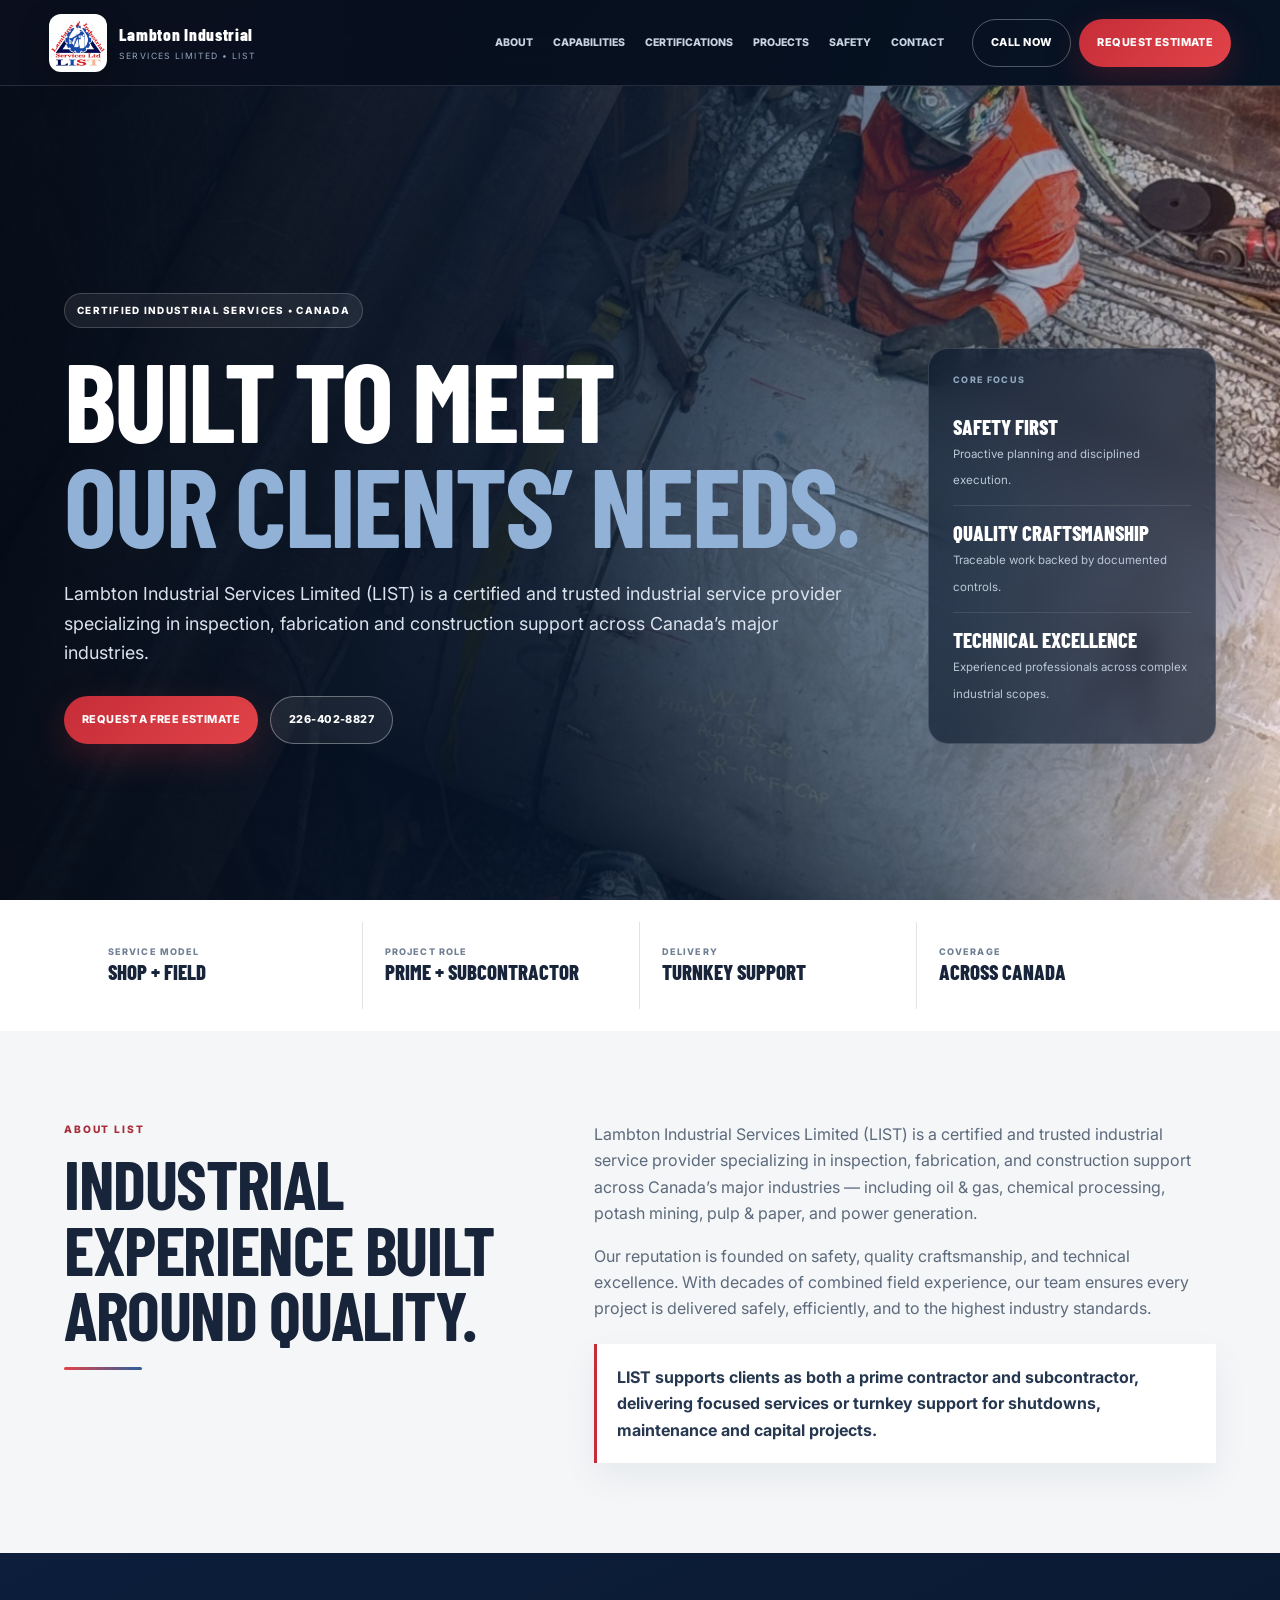
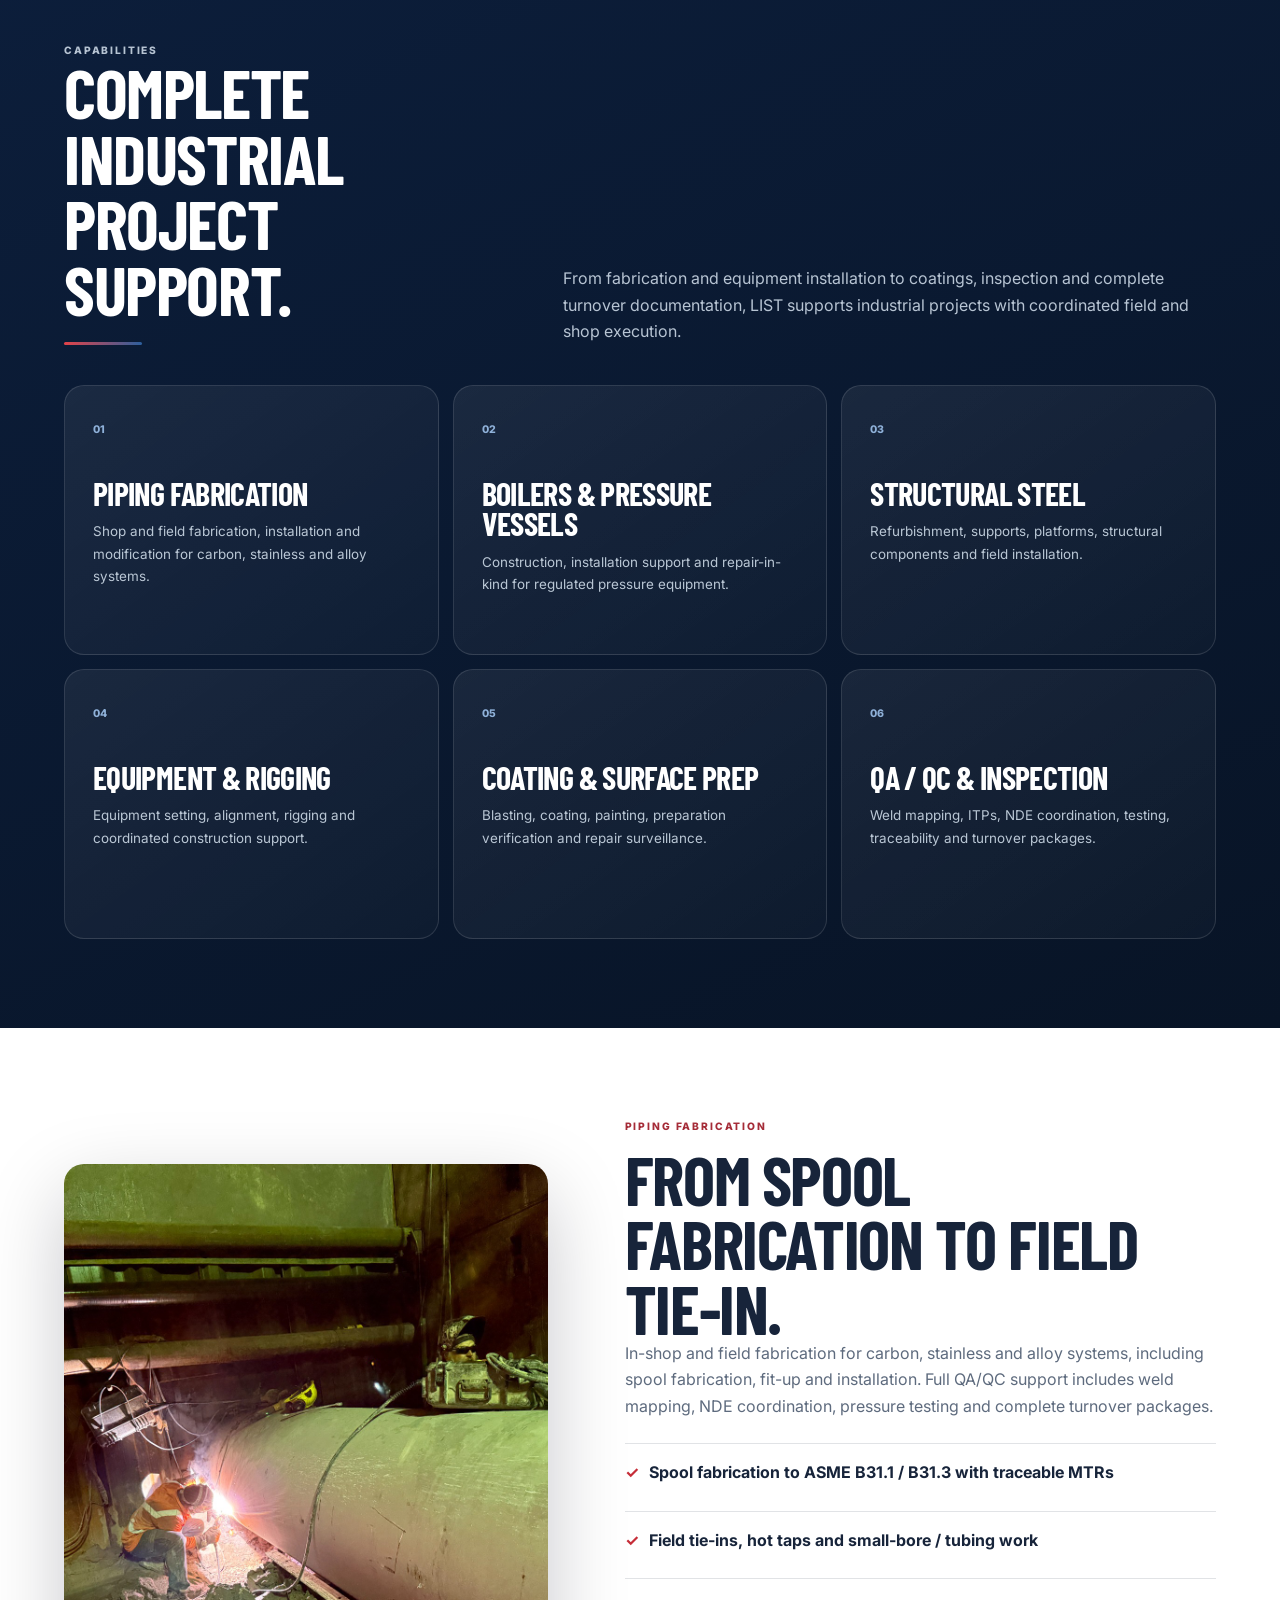
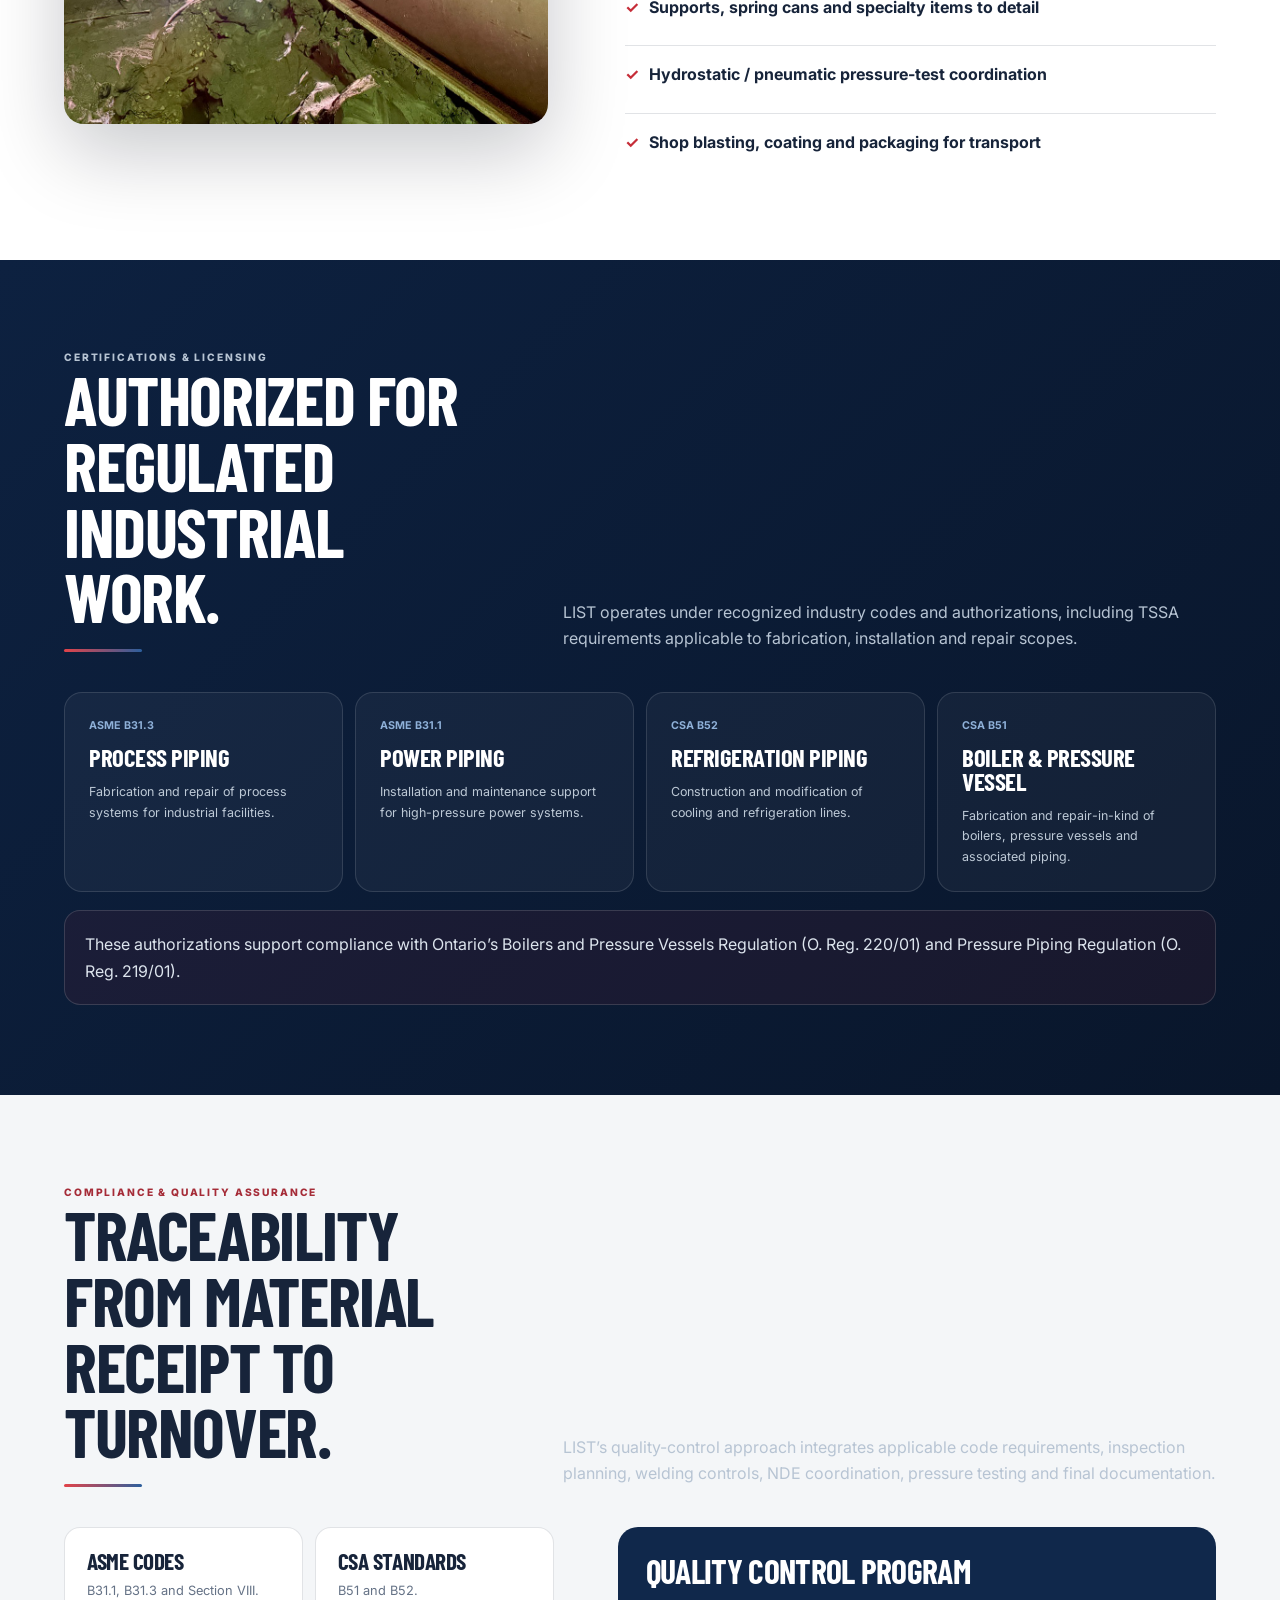
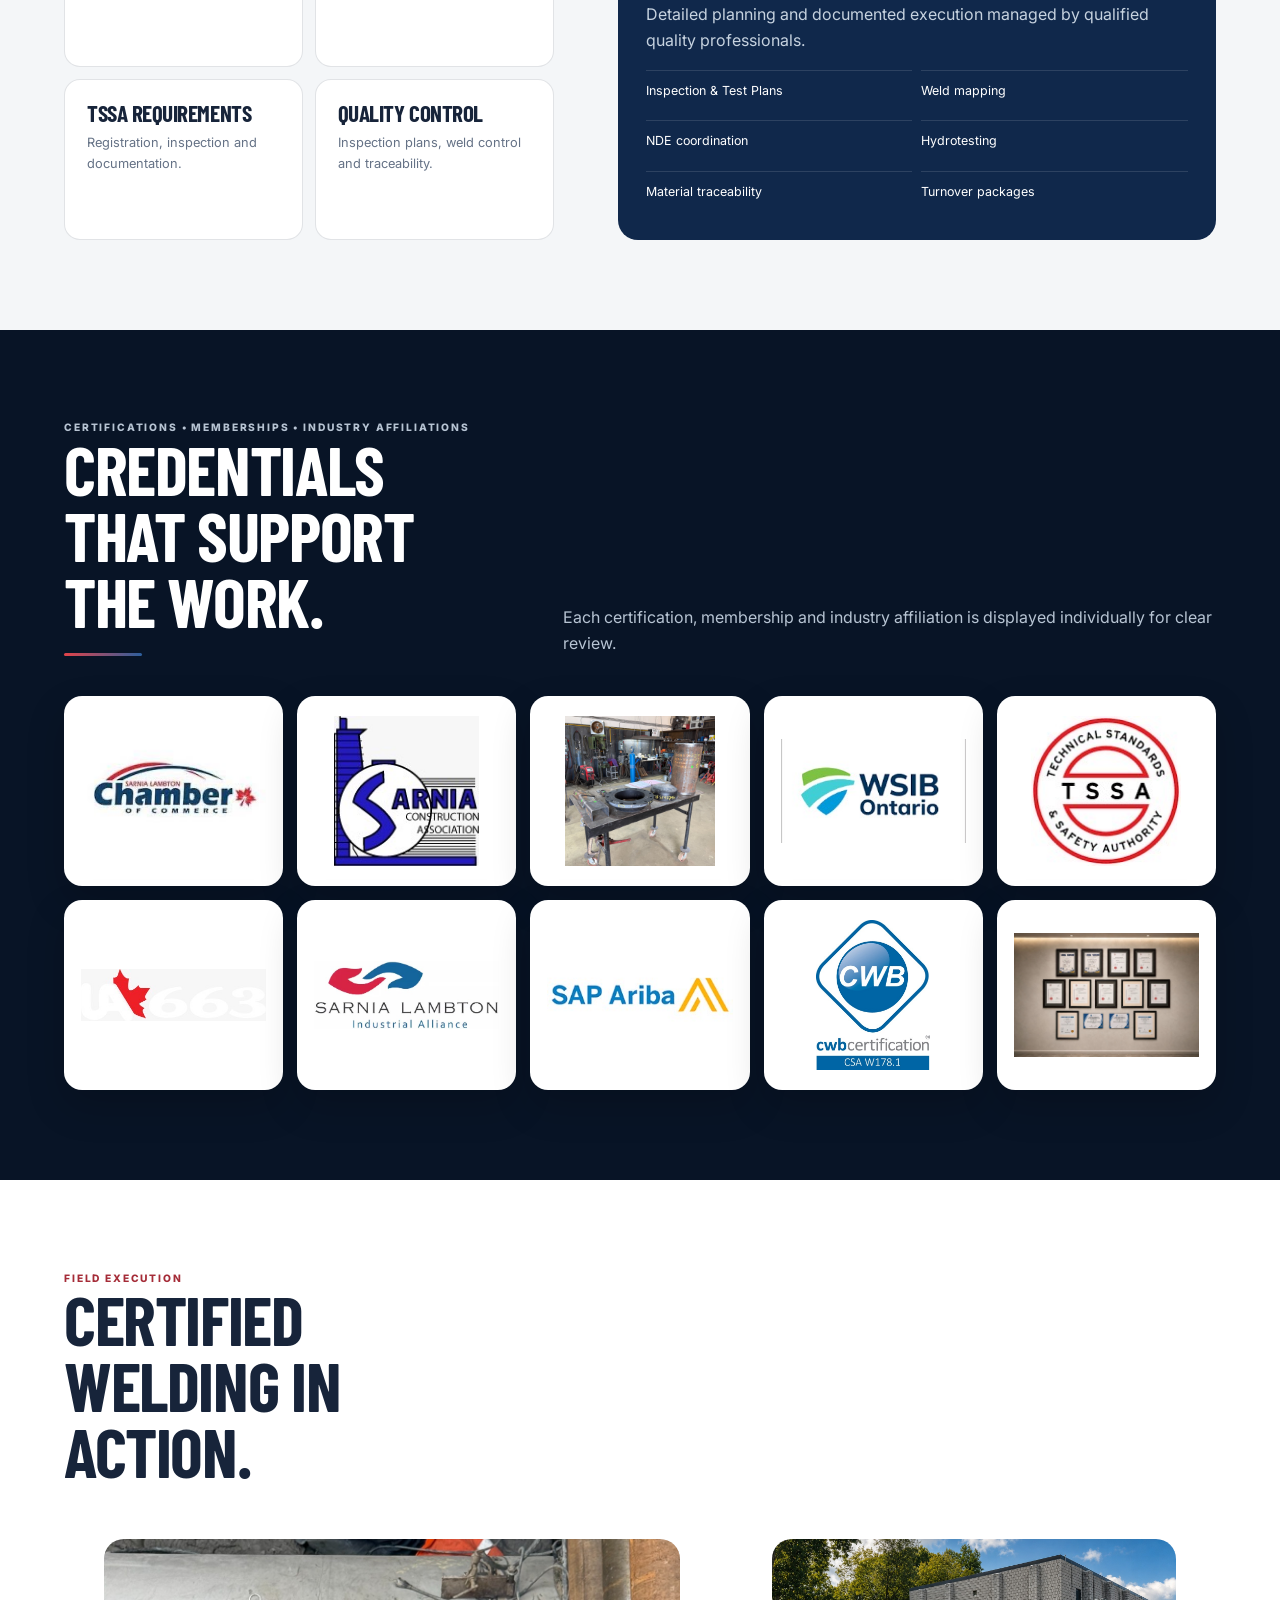
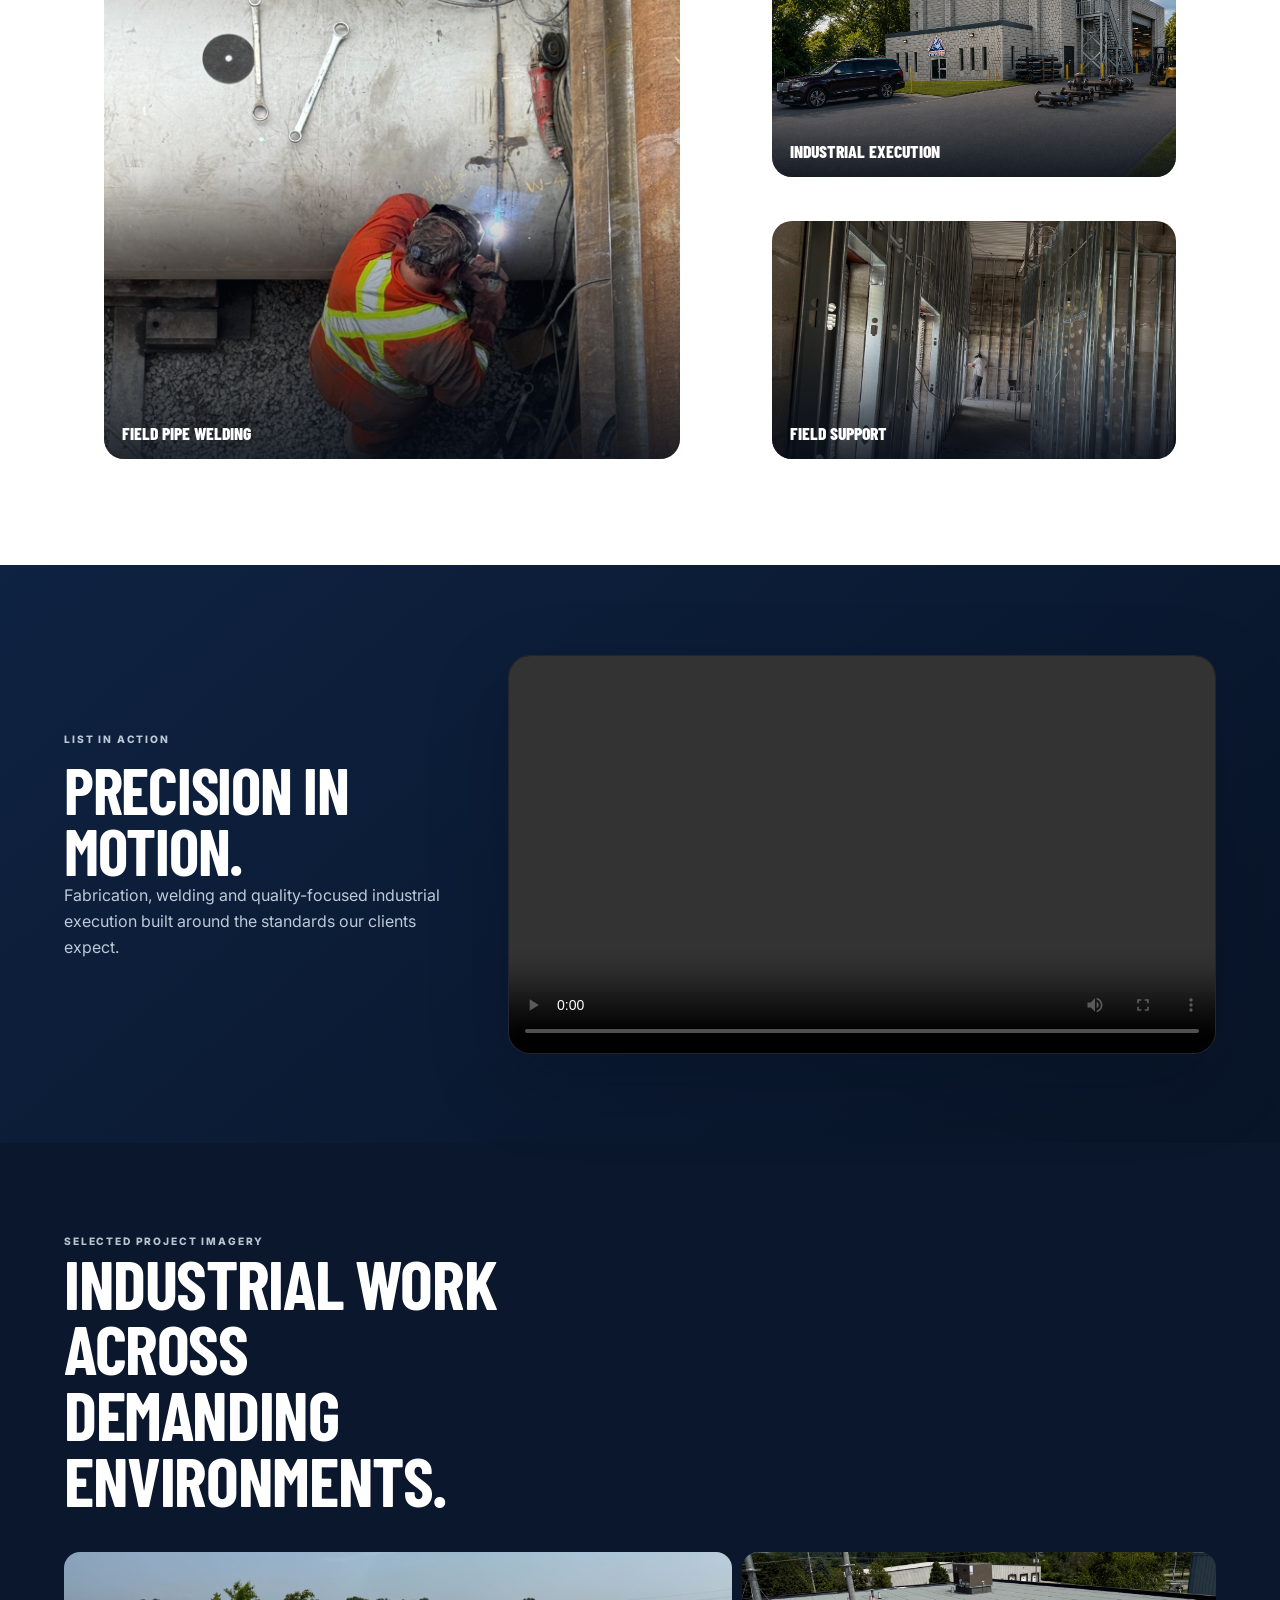
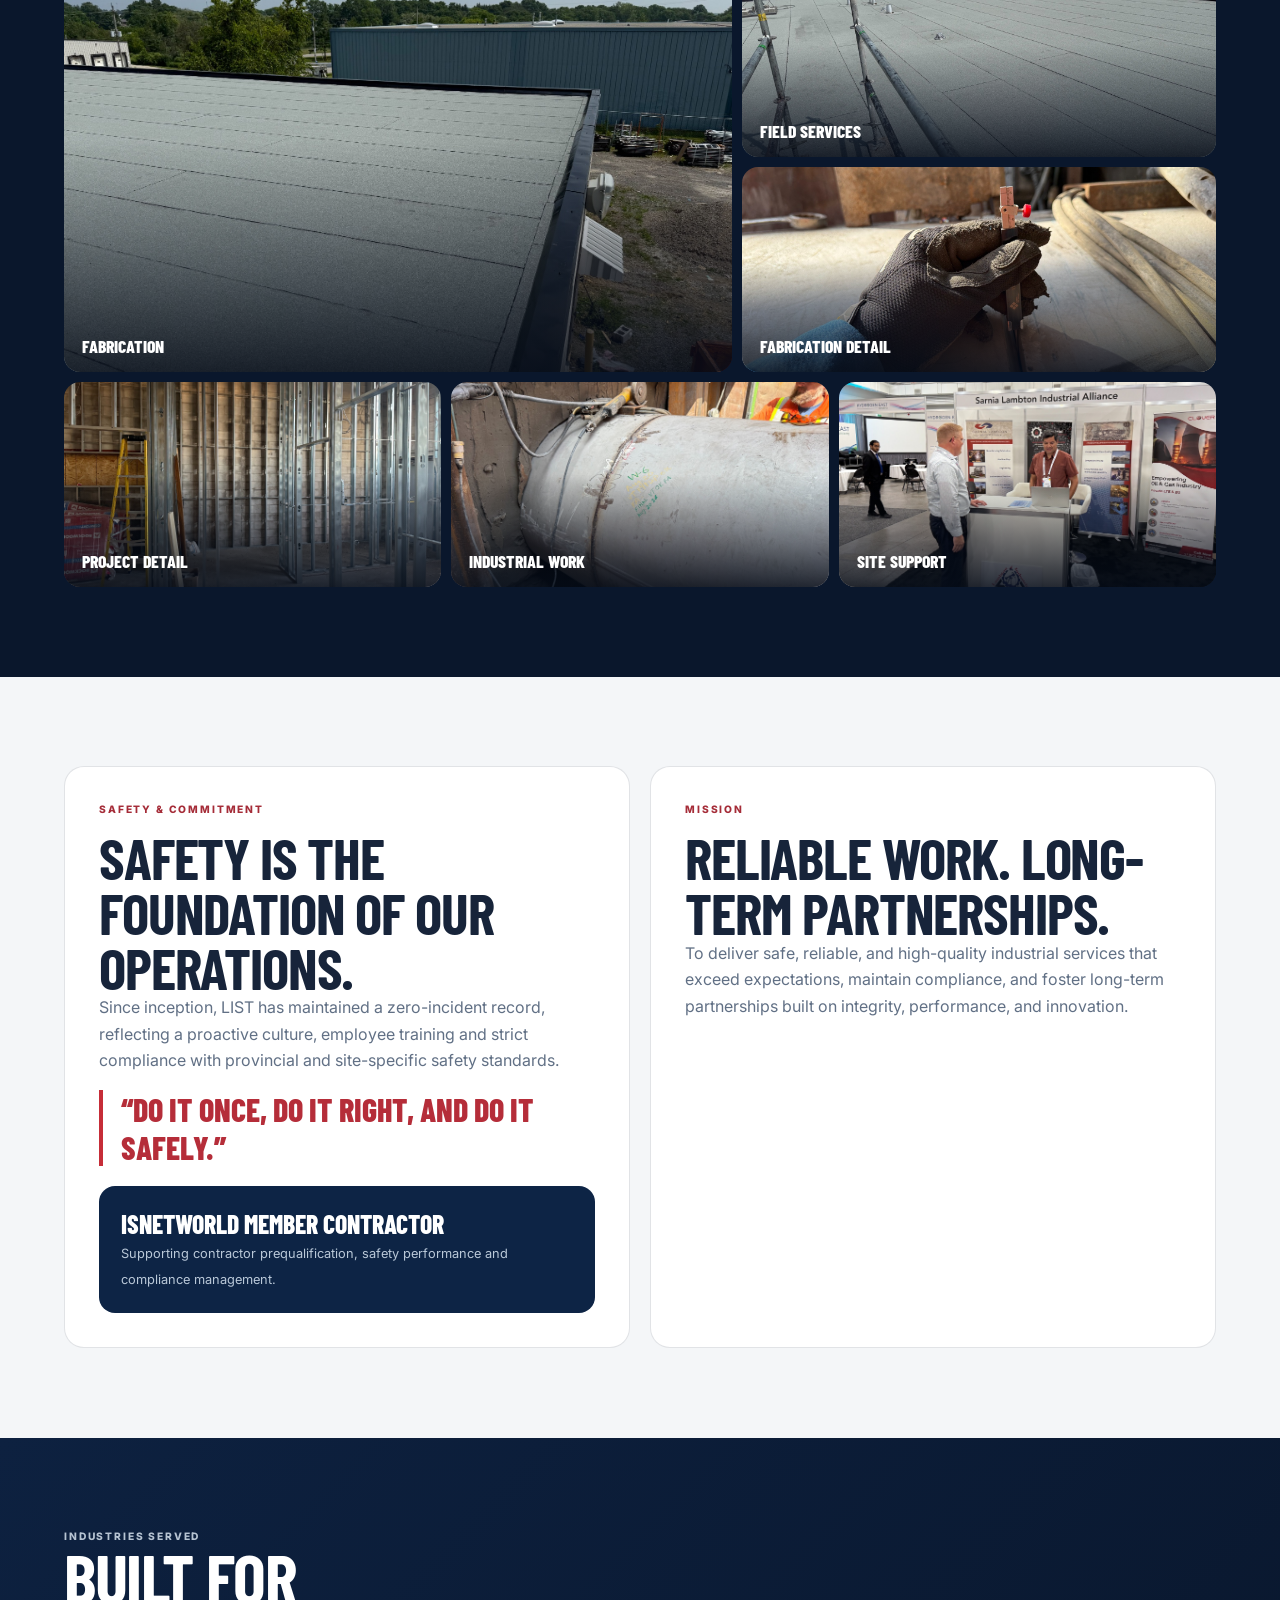
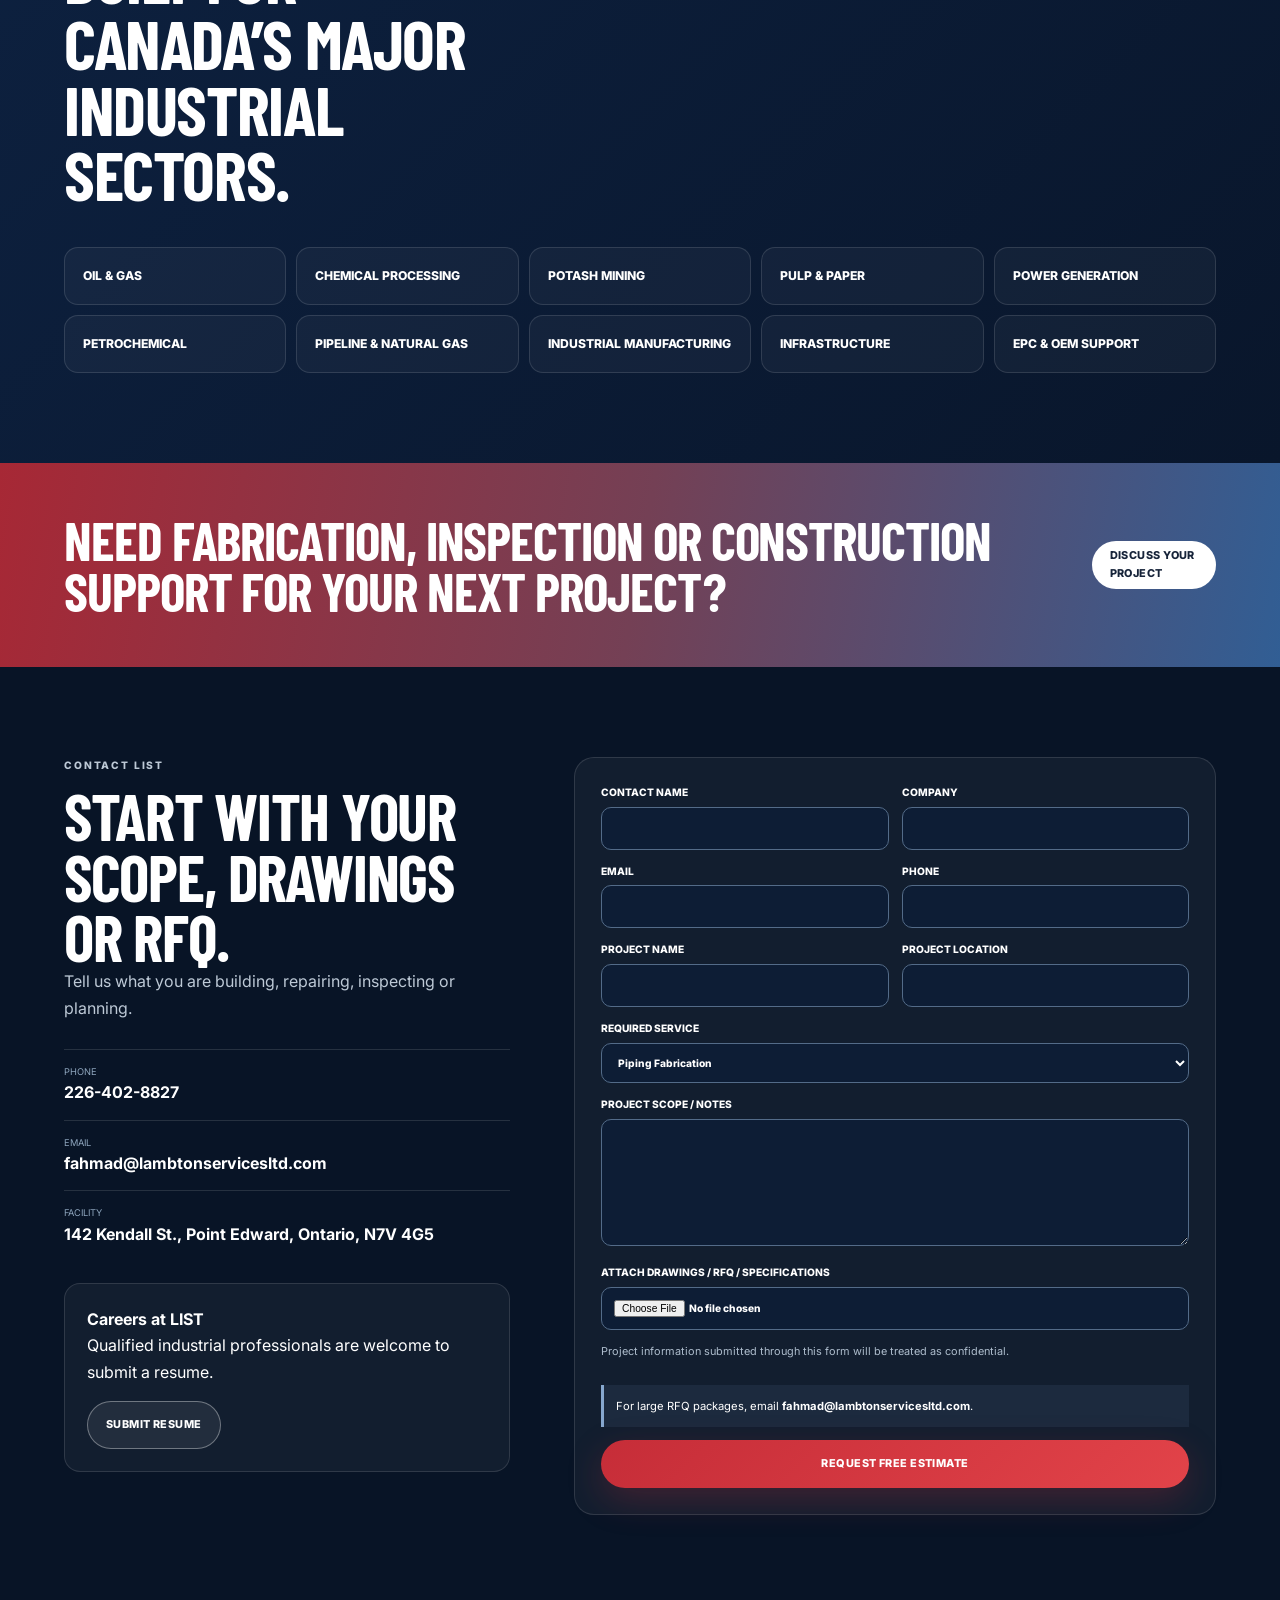
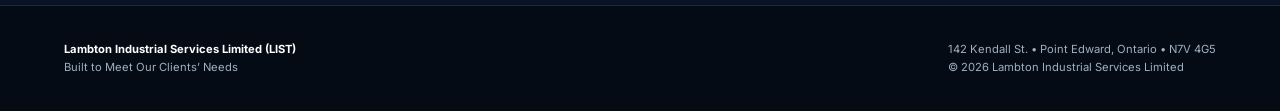
==== commit 7e7a94d6: "Remove incorrect metal image from certifications" ====
--- a/index.html
+++ b/index.html
@@ -20,7 +20,7 @@
 <section class="piping pad"><div class="inner piping-grid"><div class="piping-photo reveal"></div><div class="reveal"><p class="eyebrow" style="color:#a52c38">Piping Fabrication</p><h2>From spool fabrication to field tie-in.</h2><p>In-shop and field fabrication for carbon, stainless and alloy systems, including spool fabrication, fit-up and installation. Full QA/QC support includes weld mapping, NDE coordination, pressure testing and complete turnover packages.</p><div class="tech-list"><div class="tech-item">Spool fabrication to ASME B31.1 / B31.3 with traceable MTRs</div><div class="tech-item">Field tie-ins, hot taps and small-bore / tubing work</div><div class="tech-item">Supports, spring cans and specialty items to detail</div><div class="tech-item">Hydrostatic / pneumatic pressure-test coordination</div><div class="tech-item">Shop blasting, coating and packaging for transport</div></div></div></div></section>
 <section class="licensing pad"><div class="inner"><div class="section-head reveal"><div><p class="eyebrow">Certifications & Licensing</p><h2>Authorized for regulated industrial work.</h2><div class="rule"></div></div><p>LIST operates under recognized industry codes and authorizations, including TSSA requirements applicable to fabrication, installation and repair scopes.</p></div><div class="license-grid"><article class="license-card"><strong>ASME B31.3</strong><h3>Process Piping</h3><p>Fabrication and repair of process systems for industrial facilities.</p></article><article class="license-card"><strong>ASME B31.1</strong><h3>Power Piping</h3><p>Installation and maintenance support for high-pressure power systems.</p></article><article class="license-card"><strong>CSA B52</strong><h3>Refrigeration Piping</h3><p>Construction and modification of cooling and refrigeration lines.</p></article><article class="license-card"><strong>CSA B51</strong><h3>Boiler & Pressure Vessel</h3><p>Fabrication and repair-in-kind of boilers, pressure vessels and associated piping.</p></article></div><div class="reg-note">These authorizations support compliance with Ontario’s Boilers and Pressure Vessels Regulation (O. Reg. 220/01) and Pressure Piping Regulation (O. Reg. 219/01).</div></div></section>
 <section class="compliance pad"><div class="inner"><div class="section-head"><div><p class="eyebrow">Compliance & Quality Assurance</p><h2>Traceability from material receipt to turnover.</h2><div class="rule"></div></div><p>LIST’s quality-control approach integrates applicable code requirements, inspection planning, welding controls, NDE coordination, pressure testing and final documentation.</p></div><div class="compliance-grid"><div class="code-grid"><article class="code-card"><h3>ASME Codes</h3><p>B31.1, B31.3 and Section VIII.</p></article><article class="code-card"><h3>CSA Standards</h3><p>B51 and B52.</p></article><article class="code-card"><h3>TSSA Requirements</h3><p>Registration, inspection and documentation.</p></article><article class="code-card"><h3>Quality Control</h3><p>Inspection plans, weld control and traceability.</p></article></div><div class="qc-panel"><h3>Quality control program</h3><p>Detailed planning and documented execution managed by qualified quality professionals.</p><div class="qc-list"><div>Inspection & Test Plans</div><div>Weld mapping</div><div>NDE coordination</div><div>Hydrotesting</div><div>Material traceability</div><div>Turnover packages</div></div></div></div></div></section>
-<section class="certifications pad" id="certifications"><div class="inner"><div class="section-head reveal"><div><p class="eyebrow">Certifications • Memberships • Industry Affiliations</p><h2>Credentials that support the work.</h2><div class="rule"></div></div><p>Each certification, membership and industry affiliation is displayed individually for clear review.</p></div><div class="cert-grid"><div class="cert-card"><img src="edbd8232-09d9-41d3-bc83-8ccc281d588f.jpeg" alt="Sarnia Lambton Chamber of Commerce" loading="lazy"></div><div class="cert-card"><img src="8846a5e9-391a-47e8-b490-3316a407b821.jpeg" alt="Sarnia Construction Association" loading="lazy"></div><div class="cert-card"><img src="875cc904-2215-4c61-a71b-0ceb94b747ed.jpeg" alt="ISNetworld Member Contractor" loading="lazy"></div><div class="cert-card"><img src="79cb28c9-e6ba-4571-88e1-00dff9190d2d.jpeg" alt="WSIB Ontario" loading="lazy"></div><div class="cert-card"><img src="03e31565-37f3-46a8-8403-bc5de7c11ddc.jpeg" alt="Technical Standards and Safety Authority" loading="lazy"></div><div class="cert-card"><img src="2f510f31-3a39-4caf-b721-bc5badee97ef.jpeg" alt="UA Local 663" loading="lazy"></div><div class="cert-card"><img src="98cbca3f-d1b5-4f68-9931-bb16b30fc598.jpeg" alt="Sarnia Lambton Industrial Alliance" loading="lazy"></div><div class="cert-card"><img src="a8f23e10-2c92-431d-8910-a1a41f849400.jpeg" alt="SAP Ariba" loading="lazy"></div><div class="cert-card"><img src="b8110ea7-4fef-48a7-950e-6085ceaf4769.jpeg" alt="IHSA" loading="lazy"></div><div class="cert-card"><img src="2dc0c131-1aeb-4cd7-8359-332da5abe7fe.jpeg" alt="CWB Certification CSA W178.1" loading="lazy"></div><div class="cert-card"><img src="196194c6-e721-41a5-9ac4-5f89968d230b.jpeg" alt="LIST certification document" loading="lazy"></div></div></div></section>
+<section class="certifications pad" id="certifications"><div class="inner"><div class="section-head reveal"><div><p class="eyebrow">Certifications • Memberships • Industry Affiliations</p><h2>Credentials that support the work.</h2><div class="rule"></div></div><p>Each certification, membership and industry affiliation is displayed individually for clear review.</p></div><div class="cert-grid"><div class="cert-card"><img src="edbd8232-09d9-41d3-bc83-8ccc281d588f.jpeg" alt="Sarnia Lambton Chamber of Commerce" loading="lazy"></div><div class="cert-card"><img src="8846a5e9-391a-47e8-b490-3316a407b821.jpeg" alt="Sarnia Construction Association" loading="lazy"></div><div class="cert-card"><img src="875cc904-2215-4c61-a71b-0ceb94b747ed.jpeg" alt="ISNetworld Member Contractor" loading="lazy"></div><div class="cert-card"><img src="79cb28c9-e6ba-4571-88e1-00dff9190d2d.jpeg" alt="WSIB Ontario" loading="lazy"></div><div class="cert-card"><img src="03e31565-37f3-46a8-8403-bc5de7c11ddc.jpeg" alt="Technical Standards and Safety Authority" loading="lazy"></div><div class="cert-card"><img src="2f510f31-3a39-4caf-b721-bc5badee97ef.jpeg" alt="UA Local 663" loading="lazy"></div><div class="cert-card"><img src="98cbca3f-d1b5-4f68-9931-bb16b30fc598.jpeg" alt="Sarnia Lambton Industrial Alliance" loading="lazy"></div><div class="cert-card"><img src="a8f23e10-2c92-431d-8910-a1a41f849400.jpeg" alt="SAP Ariba" loading="lazy"></div><div class="cert-card"><img src="2dc0c131-1aeb-4cd7-8359-332da5abe7fe.jpeg" alt="CWB Certification CSA W178.1" loading="lazy"></div><div class="cert-card"><img src="196194c6-e721-41a5-9ac4-5f89968d230b.jpeg" alt="LIST certification document" loading="lazy"></div></div></div></section>
 <section class="welding pad"><div class="inner"><div class="section-head"><div><p class="eyebrow" style="color:#a52c38">Field execution</p><h2 style="color:#17243a">Certified welding in action.</h2></div></div><div class="welding-grid"><figure class="weld"><img src="3ad312a8-1b25-4d3b-a59f-de8ae9e1baa7.jpeg" alt="Field pipe welding"><b>Field Pipe Welding</b></figure><figure class="weld"><img src="e630011b-4c74-4d68-81c8-f621c1ecfd79.jpeg" alt="Industrial execution"><b>Industrial Execution</b></figure><figure class="weld"><img src="de0dc79b-879a-49d2-8177-4aa15c1dc06b.jpeg" alt="Field support"><b>Field Support</b></figure></div></div></section>
 <section class="video pad"><div class="inner video-grid"><div><p class="eyebrow">LIST in action</p><h2>Precision in motion.</h2><p>Fabrication, welding and quality-focused industrial execution built around the standards our clients expect.</p></div><div class="video-frame"><video controls playsinline preload="metadata"><source src="_users_5be6074f-4eb0-4179-a350-5ba843e4d9b6_generated_e325907c-7eaf-49a1-ab62-7b360c1574fe_generated_video.mp4" type="video/mp4"></video></div></div></section>
 <section class="projects pad" id="projects"><div class="inner"><div class="section-head"><div><p class="eyebrow">Selected project imagery</p><h2>Industrial work across demanding environments.</h2></div></div><div class="gallery"><figure class="photo g1"><img src="0d9e6e4a-74ad-449c-8456-c4880a9de478.jpeg" alt="Fabrication"><b>Fabrication</b></figure><figure class="photo g2"><img src="8597f73b-a5d3-4ce2-968b-68d837f368c5.jpeg" alt="Field Services"><b>Field Services</b></figure><figure class="photo g3"><img src="0196362a-54c9-4efc-9b64-8c2eb864255a.jpeg" alt="Fabrication Detail"><b>Fabrication Detail</b></figure><figure class="photo g4"><img src="1775fb02-3b9f-453b-9a69-171419b8e5b9.jpeg" alt="Project Detail"><b>Project Detail</b></figure><figure class="photo g5"><img src="291c0b97-eaa6-4c9b-8801-60b2bb8e45fd.jpeg" alt="Industrial Work"><b>Industrial Work</b></figure><figure class="photo g6"><img src="485b9382-42b7-47e2-8a14-3050bd2befb2.jpeg" alt="Site Support"><b>Site Support</b></figure></div></div></section>
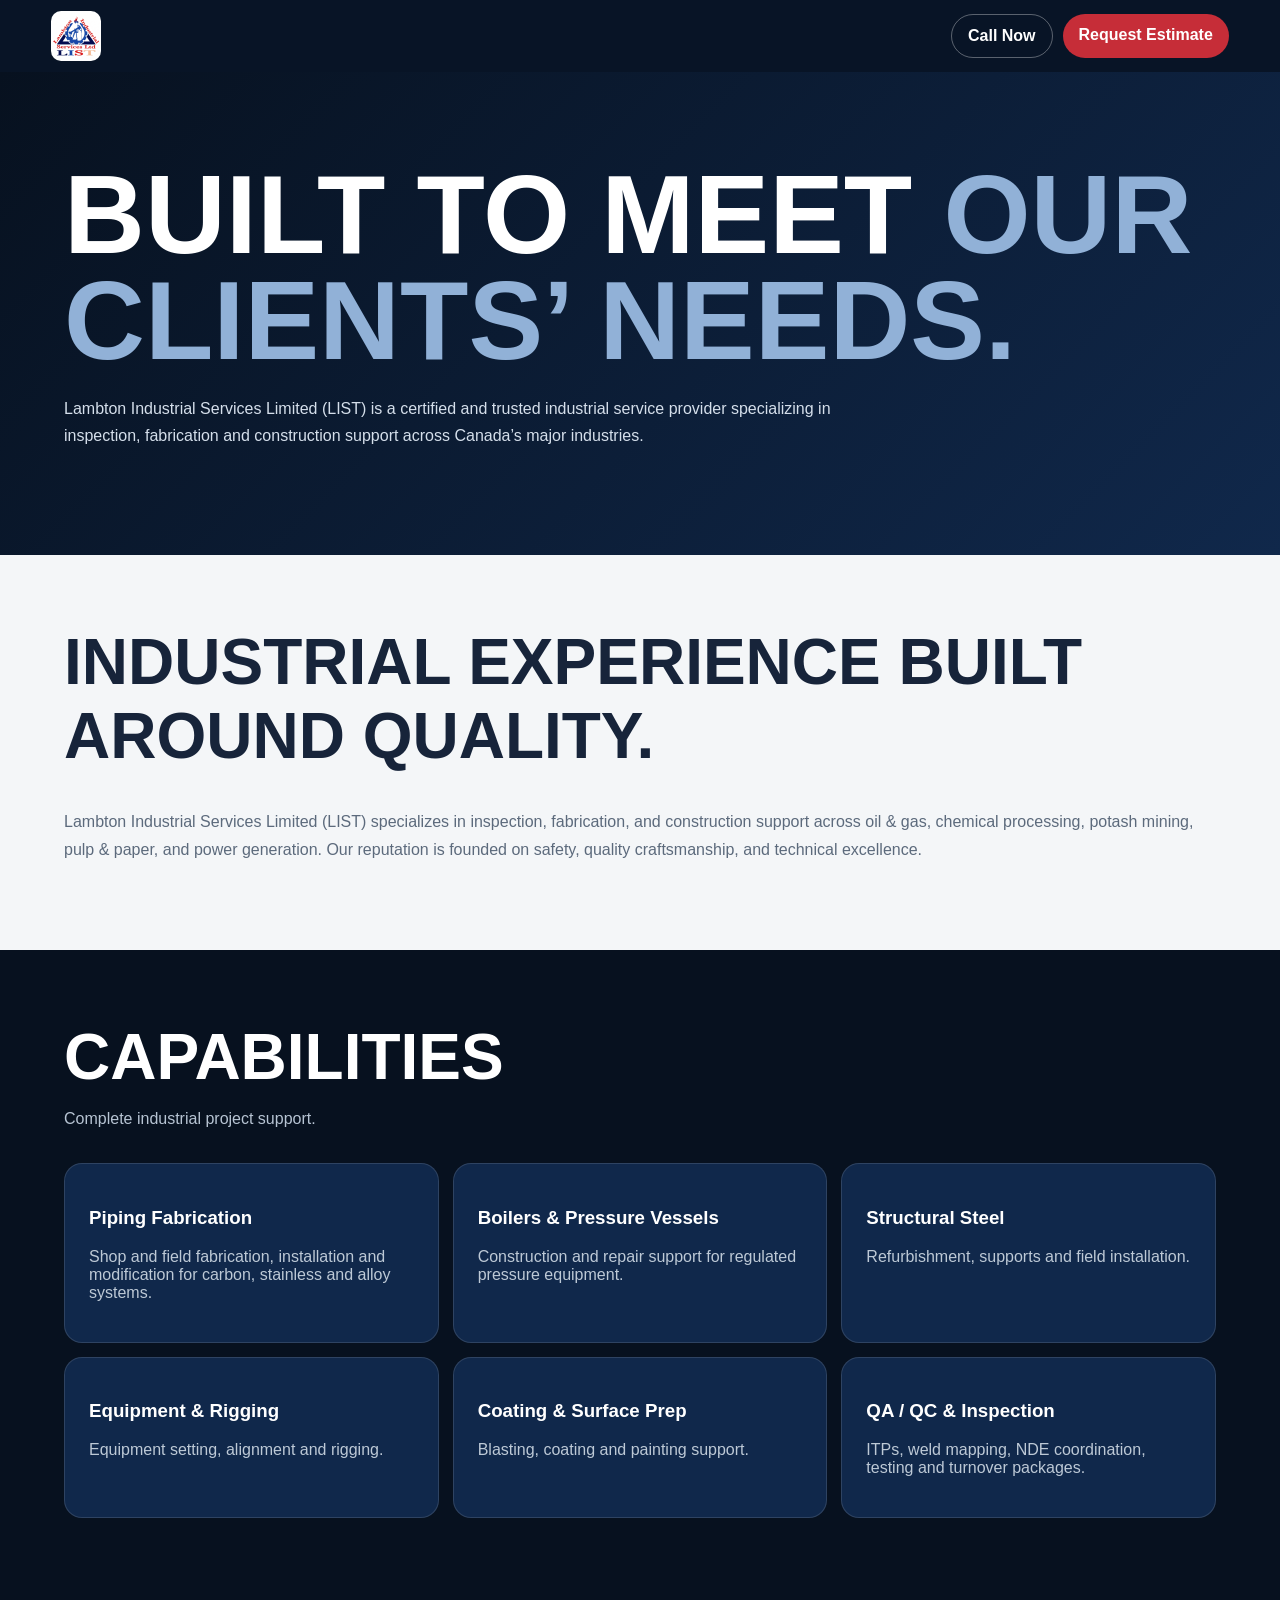
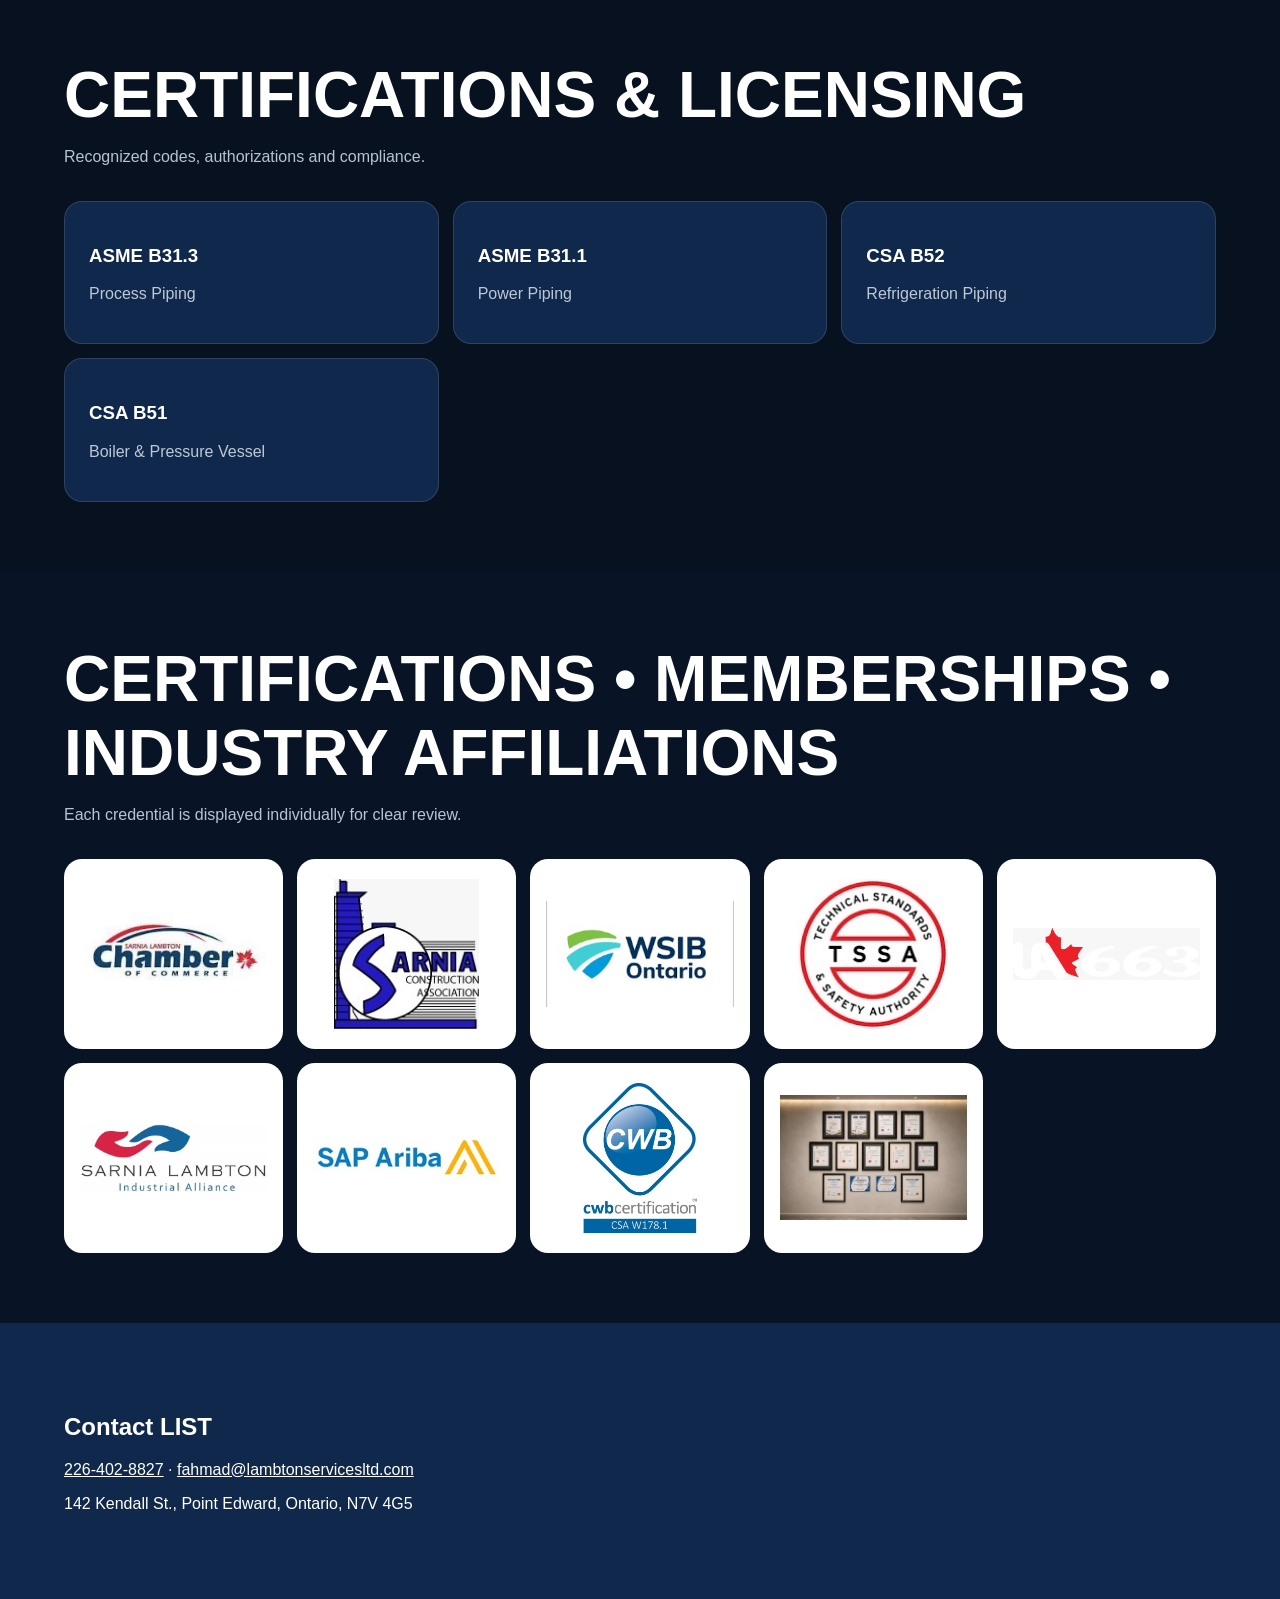
==== commit b42c36da: "Remove second non-certification shop image from certifications" ====
--- a/index.html
+++ b/index.html
@@ -1,32 +1,2 @@
 <!doctype html>
-<html lang="en">
-<head>
-<meta charset="utf-8"><meta name="viewport" content="width=device-width,initial-scale=1,viewport-fit=cover">
-<title>Lambton Industrial Services Limited | Certified Industrial Services Canada</title>
-<meta name="description" content="Lambton Industrial Services Limited (LIST) provides certified inspection, fabrication, construction support, piping, pressure equipment, QA/QC and industrial services across Canada.">
-<meta name="robots" content="index,follow,max-image-preview:large"><meta name="theme-color" content="#09172d"><link rel="canonical" href="https://www.lambtonservicesltd.com/">
-<link rel="icon" href="788764632_1725554698727147_4965164449477250816_n.webp" type="image/webp"><link rel="apple-touch-icon" href="788764632_1725554698727147_4965164449477250816_n.webp">
-<meta property="og:title" content="Lambton Industrial Services Limited — Built to Meet Our Clients’ Needs"><meta property="og:description" content="Certified industrial inspection, fabrication, construction support and quality services across Canada."><meta property="og:type" content="website"><meta property="og:url" content="https://www.lambtonservicesltd.com/"><meta property="og:image" content="https://www.lambtonservicesltd.com/788764632_1725554698727147_4965164449477250816_n.webp">
-<link rel="preconnect" href="https://fonts.googleapis.com"><link rel="preconnect" href="https://fonts.gstatic.com" crossorigin><link href="https://fonts.googleapis.com/css2?family=Barlow+Condensed:wght@600;700;800&family=Inter:wght@400;500;600;700;800&display=swap" rel="stylesheet">
-<script type="application/ld+json">{"@context":"https://schema.org","@type":"LocalBusiness","name":"Lambton Industrial Services Limited","alternateName":"LIST","url":"https://www.lambtonservicesltd.com/","telephone":"+1-226-402-8827","email":"fahmad@lambtonservicesltd.com","address":{"@type":"PostalAddress","streetAddress":"142 Kendall Street","addressLocality":"Point Edward","addressRegion":"ON","postalCode":"N7V 4G5","addressCountry":"CA"},"areaServed":["Ontario","Saskatchewan","Canada"]}</script>
-<style>
-:root{--ink:#07111f;--navy:#09172d;--blue:#2c5f9d;--red:#c62d38;--red2:#e24349;--paper:#f4f6f8;--text:#17243a;--line:rgba(255,255,255,.12);--line2:rgba(10,28,52,.12);--max:1380px;--r:20px;--shadow:0 28px 80px rgba(2,10,24,.22)}*{box-sizing:border-box}html{scroll-behavior:smooth}body{margin:0;background:var(--ink);color:#fff;font-family:Inter,Arial,sans-serif;line-height:1.65;overflow-x:hidden}body:before{content:'';position:fixed;inset:0;z-index:-2;pointer-events:none;background:radial-gradient(circle at 0 0,rgba(198,45,56,.23),transparent 34%),radial-gradient(circle at 100% 16%,rgba(44,95,157,.3),transparent 38%),linear-gradient(135deg,#07101f,#0e213f 58%,#08162b)}a{color:inherit;text-decoration:none}img{display:block;max-width:100%}button,input,select,textarea{font:inherit}h1,h2,h3,h4{font-family:'Barlow Condensed',Arial,sans-serif;text-transform:uppercase;line-height:.95;letter-spacing:-.02em;margin:0}p{margin-top:0}.progress{position:fixed;top:0;left:0;height:3px;width:0;z-index:999;background:linear-gradient(90deg,var(--red2),#fff,var(--blue))}.site-header{height:86px;display:flex;align-items:center;gap:28px;padding:0 3.8vw;position:sticky;top:0;z-index:90;background:rgba(6,15,29,.88);border-bottom:1px solid var(--line);backdrop-filter:blur(18px)}.brand{display:flex;align-items:center;gap:12px;margin-right:auto}.brand-logo{width:58px;height:58px;object-fit:cover;border-radius:12px;background:#fff;box-shadow:0 10px 30px rgba(0,0,0,.25)}.brand-copy strong{font:800 1.08rem 'Barlow Condensed';letter-spacing:.04em}.brand-copy small{display:block;color:#91a7bf;font-size:.54rem;letter-spacing:.16em;text-transform:uppercase}.nav{display:flex;gap:20px;font-size:.66rem;font-weight:800;text-transform:uppercase}.nav a{color:#c9d4e1}.nav a:hover,.nav a.active{color:#fff}.header-actions{display:flex;gap:8px}.header-actions a,.btn{min-height:48px;padding:0 18px;border-radius:999px;display:inline-flex;align-items:center;justify-content:center;font-weight:800;text-transform:uppercase;font-size:.68rem;letter-spacing:.04em}.header-call{border:1px solid rgba(255,255,255,.3)}.header-quote,.primary{background:linear-gradient(135deg,var(--red),var(--red2));box-shadow:0 12px 35px rgba(198,45,56,.25)}.hero{min-height:calc(100svh - 86px);position:relative;display:flex;align-items:flex-end;isolation:isolate;background:url('4e84828f-83c8-4673-a4b7-c681f0cec6f3.jpeg') center/cover no-repeat}.hero:before{content:'';position:absolute;inset:0;z-index:-1;background:linear-gradient(90deg,rgba(4,11,23,.98) 0%,rgba(7,21,42,.92) 42%,rgba(19,45,76,.56) 73%,rgba(198,45,56,.12))}.hero-grid{width:100%;max-width:var(--max);margin:auto;padding:9vw 5vw 5vw;display:grid;grid-template-columns:1fr .36fr;gap:5vw;align-items:end}.badge{display:inline-flex;padding:8px 12px;border:1px solid rgba(255,255,255,.18);border-radius:999px;background:rgba(255,255,255,.07);font-size:.62rem;font-weight:800;letter-spacing:.13em;text-transform:uppercase}.hero h1{font-size:clamp(4.1rem,8.7vw,8.6rem);max-width:1020px;margin:18px 0 22px}.hero h1 span{display:block;color:#91b1d7}.hero-copy{max-width:790px;color:#dae3ed;font-size:clamp(1rem,1.4vw,1.18rem);margin-bottom:28px}.actions{display:flex;gap:12px;flex-wrap:wrap}.secondary{border:1px solid rgba(255,255,255,.35);background:rgba(255,255,255,.07)}.hero-panel{padding:24px;border:1px solid rgba(255,255,255,.14);border-radius:var(--r);background:rgba(8,22,43,.66);backdrop-filter:blur(14px);box-shadow:var(--shadow)}.hero-panel small{display:block;color:#8fa5bd;font-size:.56rem;letter-spacing:.15em;text-transform:uppercase;font-weight:800;margin-bottom:12px}.hero-panel div{padding:14px 0;border-top:1px solid rgba(255,255,255,.1)}.hero-panel div:first-of-type{border-top:0}.hero-panel strong{display:block;font:800 1.3rem 'Barlow Condensed';text-transform:uppercase}.hero-panel span{color:#b9c7d6;font-size:.72rem}.trust{background:#fff;color:#17243a;padding:0 5vw}.trust-inner{max-width:var(--max);margin:auto;display:grid;grid-template-columns:repeat(4,1fr)}.trust div{padding:22px;border-right:1px solid var(--line2)}.trust div:last-child{border-right:0}.trust small{display:block;color:#718095;font-size:.57rem;font-weight:800;text-transform:uppercase;letter-spacing:.12em}.trust strong{font:800 1.3rem 'Barlow Condensed';text-transform:uppercase}section{scroll-margin-top:90px}.pad{padding:7vw 5vw}.inner{max-width:var(--max);margin:auto}.eyebrow{color:#91b1d7;font-size:.64rem;font-weight:800;text-transform:uppercase;letter-spacing:.18em;margin:0 0 12px}.section-head{display:grid;grid-template-columns:.8fr 1.2fr;gap:5vw;align-items:end;margin-bottom:40px}.section-head h2,.about h2{font-size:clamp(3rem,5.4vw,5.8rem)}.section-head p{margin:0;color:#b7c4d3}.rule{width:78px;height:3px;background:linear-gradient(90deg,var(--red2),var(--blue));margin-top:20px;border-radius:99px}.about{background:var(--paper);color:var(--text)}.about-grid{display:grid;grid-template-columns:.83fr 1.17fr;gap:7vw}.about .eyebrow{color:#a52c38}.about p{color:#5c6a7c}.about-highlight{padding:20px;border-left:3px solid var(--red);background:#fff;box-shadow:0 14px 34px rgba(17,40,70,.06);font-weight:700;color:#263750;margin-top:22px}.services{background:linear-gradient(155deg,#0c1e3b,#081426)}.service-grid{display:grid;grid-template-columns:repeat(3,1fr);gap:14px}.service-card{min-height:270px;padding:28px;border:1px solid var(--line);border-radius:var(--r);background:linear-gradient(145deg,rgba(255,255,255,.065),rgba(255,255,255,.025))}.service-card span{color:#8fb1d9;font-weight:800;font-size:.66rem}.service-card h3{font-size:2rem;margin:38px 0 12px}.service-card p{color:#bac7d5;font-size:.84rem;margin:0}.piping{background:#fff;color:var(--text)}.piping-grid{display:grid;grid-template-columns:.9fr 1.1fr;gap:6vw;align-items:center}.piping-photo{min-height:560px;border-radius:var(--r);background:url('80438e03-cdde-480b-a2ee-2a852cf902ae.jpeg') center/cover no-repeat;box-shadow:var(--shadow)}.piping h2{font-size:clamp(3rem,5.3vw,5.6rem)}.piping p{color:#5e6b7e}.tech-list{display:grid;gap:10px;margin-top:24px}.tech-item{padding:15px 0;border-top:1px solid var(--line2);font-weight:700}.tech-item:before{content:'✓';color:var(--red);margin-right:10px}.licensing{background:linear-gradient(135deg,#0d2140,#09162b)}.license-grid{display:grid;grid-template-columns:repeat(4,1fr);gap:12px}.license-card{padding:24px;border:1px solid var(--line);border-radius:18px;background:rgba(255,255,255,.045)}.license-card strong{display:block;color:#8fb1d9;font-size:.67rem}.license-card h3{font-size:1.55rem;margin:12px 0}.license-card p{color:#bdc9d6;font-size:.78rem;margin:0}.reg-note{margin-top:18px;padding:20px;border:1px solid rgba(255,255,255,.14);border-radius:16px;background:rgba(198,45,56,.08);color:#dce4ed}.compliance{background:var(--paper);color:var(--text)}.compliance .eyebrow{color:#a52c38}.compliance-grid{display:grid;grid-template-columns:.9fr 1.1fr;gap:5vw}.code-grid{display:grid;grid-template-columns:1fr 1fr;gap:12px}.code-card{padding:22px;border-radius:16px;background:#fff;border:1px solid var(--line2)}.code-card h3{font-size:1.45rem;margin-bottom:8px}.code-card p{color:#657286;font-size:.8rem;margin:0}.qc-panel{padding:28px;border-radius:var(--r);background:#10284b;color:#fff}.qc-panel h3{font-size:2.1rem;margin-bottom:14px}.qc-panel p{color:#c6d2df}.qc-list{display:grid;grid-template-columns:1fr 1fr;gap:9px}.qc-list div{padding:10px 0;border-top:1px solid rgba(255,255,255,.12);font-size:.78rem}.certifications{background:#081426}.cert-grid{display:grid;grid-template-columns:repeat(5,1fr);gap:14px}.cert-card{min-height:190px;padding:16px;border:1px solid rgba(255,255,255,.14);border-radius:18px;background:#fff;display:flex;align-items:center;justify-content:center;overflow:hidden;box-shadow:0 16px 38px rgba(0,0,0,.18)}.cert-card img{width:100%;height:150px;object-fit:contain}.welding{background:#fff;color:var(--text)}.welding-grid{display:grid;grid-template-columns:1.15fr .85fr;grid-template-rows:270px 270px;gap:12px}.weld{position:relative;overflow:hidden;border-radius:var(--r)}.weld:first-child{grid-row:1/3}.weld img{width:100%;height:100%;object-fit:cover}.weld:after,.photo:after{content:'';position:absolute;inset:0;background:linear-gradient(0deg,rgba(5,12,24,.85),transparent 55%)}.weld b,.photo b{position:absolute;left:18px;bottom:15px;z-index:2;color:#fff;font:800 1.1rem 'Barlow Condensed';text-transform:uppercase}.video{background:linear-gradient(140deg,#0e2241,#081427)}.video-grid{display:grid;grid-template-columns:.36fr .64fr;gap:46px;align-items:center}.video h2{font-size:clamp(3rem,5vw,5.4rem)}.video p{color:#bdc9d6}.video-frame{position:relative;overflow:hidden;border-radius:22px;border:1px solid var(--line);background:#040910;box-shadow:var(--shadow)}.video-frame:before{content:'';display:block;padding-top:56.25%}.video-frame video{position:absolute;inset:0;width:100%;height:100%;object-fit:cover}.projects{background:#0a172c}.gallery{display:grid;grid-template-columns:repeat(12,1fr);grid-auto-rows:205px;gap:10px}.photo{position:relative;overflow:hidden;border-radius:16px;margin:0}.photo img{width:100%;height:100%;object-fit:cover}.g1{grid-column:span 7;grid-row:span 2}.g2,.g3{grid-column:span 5}.g4,.g5,.g6{grid-column:span 4}.safety{background:var(--paper);color:var(--text)}.safety-grid{display:grid;grid-template-columns:1fr 1fr;gap:20px}.safety-card,.mission-card{padding:34px;border-radius:var(--r);background:#fff;border:1px solid var(--line2)}.safety-card h2,.mission-card h2{font-size:clamp(2.8rem,4.5vw,4.7rem)}.safety-card p,.mission-card p{color:#617085}.quote{font:800 2rem 'Barlow Condensed';text-transform:uppercase;color:#b52d39;border-left:4px solid var(--red);padding-left:18px}.isn{margin-top:20px;padding:22px;border-radius:16px;background:#0d2445;color:#fff}.isn strong{display:block;font:800 1.6rem 'Barlow Condensed';text-transform:uppercase}.isn span{color:#b9c8d8;font-size:.8rem}.industries{background:linear-gradient(135deg,#0d2140,#09162b)}.industry-grid{display:grid;grid-template-columns:repeat(5,1fr);gap:10px}.industry-grid div{padding:18px;border:1px solid var(--line);border-radius:14px;background:rgba(255,255,255,.04);font-weight:800;font-size:.76rem;text-transform:uppercase}.cta{padding:4vw 5vw;background:linear-gradient(100deg,#a72835,#744055,#315e94);display:flex;align-items:center;justify-content:space-between;gap:24px}.cta h2{font-size:clamp(2.5rem,4.2vw,4.2rem)}.cta .btn{background:#fff;color:#17243a}.contact{background:#081426}.contact-grid{display:grid;grid-template-columns:.82fr 1.18fr;gap:5vw}.contact h2{font-size:clamp(3rem,5vw,5.3rem)}.contact-copy>p{color:#bdc9d6}.contact-lines{margin-top:28px}.contact-lines a,.contact-lines div{display:block;padding:14px 0;border-top:1px solid var(--line)}.contact-lines small,.contact-lines strong{display:block}.contact-lines small{color:#8ea5bd;text-transform:uppercase;font-size:.58rem}.quote-form{display:grid;grid-template-columns:1fr 1fr;gap:13px;padding:26px;border:1px solid var(--line);border-radius:var(--r);background:rgba(255,255,255,.045)}.quote-form label{font-size:.64rem;font-weight:800;text-transform:uppercase}.quote-form input,.quote-form select,.quote-form textarea{width:100%;margin-top:6px;padding:12px;border:1px solid #536b88;border-radius:10px;background:#0d1d35;color:#fff}.full{grid-column:1/-1}.fine{font-size:.68rem;color:#aebdcd}.form-note{grid-column:1/-1;padding:12px;border-left:3px solid #87a8cf;background:rgba(135,168,207,.09);font-size:.7rem}.success-banner{display:none;grid-column:1/-1;padding:16px;border:1px solid rgba(135,168,207,.45);border-radius:12px;background:#10284b}.success-banner.show{display:block}.submit-btn{width:100%;border:0;color:#fff}.careers{margin-top:22px;padding:22px;border-radius:16px;background:rgba(255,255,255,.045);border:1px solid var(--line)}footer{padding:34px 5vw;background:#050b14;border-top:1px solid var(--line);display:flex;justify-content:space-between;gap:22px;color:#9fb0c2;font-size:.7rem}.mobile-bar{display:none}.to-top{position:fixed;right:20px;bottom:22px;width:44px;height:44px;border:0;border-radius:50%;background:#fff;color:#17243a;font-weight:900;opacity:0;pointer-events:none;z-index:80}.to-top.show{opacity:1;pointer-events:auto}.reveal{opacity:0;transform:translateY(18px);transition:.55s}.reveal.on{opacity:1;transform:none}@media(max-width:1050px){.nav{display:none}.hero-grid,.about-grid,.piping-grid,.compliance-grid,.video-grid,.contact-grid{grid-template-columns:1fr}.hero-panel{display:none}.license-grid{grid-template-columns:1fr 1fr}.service-grid{grid-template-columns:1fr 1fr}.cert-grid{grid-template-columns:repeat(3,1fr)}.industry-grid{grid-template-columns:repeat(3,1fr)}}@media(max-width:650px){body{padding-bottom:64px}.site-header{height:72px;padding:0 4vw}.brand-logo{width:50px;height:50px}.brand-copy{display:none}.header-call{display:none}.hero{min-height:680px}.hero-grid{padding:22vw 5vw 10vw}.hero h1{font-size:clamp(3.6rem,15vw,5.6rem)}.trust-inner{grid-template-columns:1fr 1fr}.pad{padding:12vw 5vw}.section-head{grid-template-columns:1fr;gap:16px}.service-grid,.license-grid,.code-grid,.qc-list,.safety-grid{grid-template-columns:1fr}.cert-grid{grid-template-columns:1fr 1fr;gap:10px}.cert-card{min-height:140px;padding:10px}.cert-card img{height:115px}.welding-grid{grid-template-columns:1fr 1fr;grid-template-rows:230px 165px}.weld:first-child{grid-column:1/-1;grid-row:1}.gallery{grid-template-columns:1fr 1fr;grid-auto-rows:170px}.photo,.g1,.g2,.g3,.g4,.g5,.g6{grid-column:span 1;grid-row:auto}.g1{grid-column:1/-1;height:230px}.industry-grid{grid-template-columns:1fr 1fr}.quote-form{grid-template-columns:1fr;padding:18px}.quote-form>*{grid-column:1/-1}.cta{padding:10vw 5vw;align-items:flex-start;flex-direction:column}footer{flex-direction:column}.mobile-bar{display:grid;grid-template-columns:1fr 1fr;position:fixed;left:0;right:0;bottom:0;height:64px;z-index:100}.mobile-bar a{display:grid;place-items:center;font-weight:900;text-transform:uppercase}.mobile-call{background:#fff;color:#17243a}.mobile-estimate{background:var(--red);color:#fff}.to-top{bottom:80px}}
-</style></head><body><div class="progress" id="progress"></div>
-<header class="site-header"><a class="brand" href="#top"><img class="brand-logo" src="788764632_1725554698727147_4965164449477250816_n.webp" alt="LIST logo"><span class="brand-copy"><strong>Lambton Industrial</strong><small>Services Limited • LIST</small></span></a><nav class="nav"><a href="#about">About</a><a href="#capabilities">Capabilities</a><a href="#certifications">Certifications</a><a href="#projects">Projects</a><a href="#safety">Safety</a><a href="#contact">Contact</a></nav><div class="header-actions"><a class="header-call" href="tel:+12264028827">Call Now</a><a class="header-quote" href="#contact">Request Estimate</a></div></header><main id="top">
-<section class="hero"><div class="hero-grid"><div><span class="badge">Certified Industrial Services • Canada</span><h1>Built to Meet <span>Our Clients’ Needs.</span></h1><p class="hero-copy">Lambton Industrial Services Limited (LIST) is a certified and trusted industrial service provider specializing in inspection, fabrication and construction support across Canada’s major industries.</p><div class="actions"><a class="btn primary" href="#contact">Request a Free Estimate</a><a class="btn secondary" href="tel:+12264028827">226-402-8827</a></div></div><aside class="hero-panel"><small>Core focus</small><div><strong>Safety First</strong><span>Proactive planning and disciplined execution.</span></div><div><strong>Quality Craftsmanship</strong><span>Traceable work backed by documented controls.</span></div><div><strong>Technical Excellence</strong><span>Experienced professionals across complex industrial scopes.</span></div></aside></div></section>
-<section class="trust"><div class="trust-inner"><div><small>Service model</small><strong>Shop + Field</strong></div><div><small>Project role</small><strong>Prime + Subcontractor</strong></div><div><small>Delivery</small><strong>Turnkey Support</strong></div><div><small>Coverage</small><strong>Across Canada</strong></div></div></section>
-<section class="about pad" id="about"><div class="inner about-grid reveal"><div><p class="eyebrow">About LIST</p><h2>Industrial experience built around quality.</h2><div class="rule"></div></div><div><p>Lambton Industrial Services Limited (LIST) is a certified and trusted industrial service provider specializing in inspection, fabrication, and construction support across Canada’s major industries — including oil & gas, chemical processing, potash mining, pulp & paper, and power generation.</p><p>Our reputation is founded on safety, quality craftsmanship, and technical excellence. With decades of combined field experience, our team ensures every project is delivered safely, efficiently, and to the highest industry standards.</p><div class="about-highlight">LIST supports clients as both a prime contractor and subcontractor, delivering focused services or turnkey support for shutdowns, maintenance and capital projects.</div></div></div></section>
-<section class="services pad" id="capabilities"><div class="inner"><div class="section-head reveal"><div><p class="eyebrow">Capabilities</p><h2>Complete industrial project support.</h2><div class="rule"></div></div><p>From fabrication and equipment installation to coatings, inspection and complete turnover documentation, LIST supports industrial projects with coordinated field and shop execution.</p></div><div class="service-grid"><article class="service-card reveal"><span>01</span><h3>Piping Fabrication</h3><p>Shop and field fabrication, installation and modification for carbon, stainless and alloy systems.</p></article><article class="service-card reveal"><span>02</span><h3>Boilers & Pressure Vessels</h3><p>Construction, installation support and repair-in-kind for regulated pressure equipment.</p></article><article class="service-card reveal"><span>03</span><h3>Structural Steel</h3><p>Refurbishment, supports, platforms, structural components and field installation.</p></article><article class="service-card reveal"><span>04</span><h3>Equipment & Rigging</h3><p>Equipment setting, alignment, rigging and coordinated construction support.</p></article><article class="service-card reveal"><span>05</span><h3>Coating & Surface Prep</h3><p>Blasting, coating, painting, preparation verification and repair surveillance.</p></article><article class="service-card reveal"><span>06</span><h3>QA / QC & Inspection</h3><p>Weld mapping, ITPs, NDE coordination, testing, traceability and turnover packages.</p></article></div></div></section>
-<section class="piping pad"><div class="inner piping-grid"><div class="piping-photo reveal"></div><div class="reveal"><p class="eyebrow" style="color:#a52c38">Piping Fabrication</p><h2>From spool fabrication to field tie-in.</h2><p>In-shop and field fabrication for carbon, stainless and alloy systems, including spool fabrication, fit-up and installation. Full QA/QC support includes weld mapping, NDE coordination, pressure testing and complete turnover packages.</p><div class="tech-list"><div class="tech-item">Spool fabrication to ASME B31.1 / B31.3 with traceable MTRs</div><div class="tech-item">Field tie-ins, hot taps and small-bore / tubing work</div><div class="tech-item">Supports, spring cans and specialty items to detail</div><div class="tech-item">Hydrostatic / pneumatic pressure-test coordination</div><div class="tech-item">Shop blasting, coating and packaging for transport</div></div></div></div></section>
-<section class="licensing pad"><div class="inner"><div class="section-head reveal"><div><p class="eyebrow">Certifications & Licensing</p><h2>Authorized for regulated industrial work.</h2><div class="rule"></div></div><p>LIST operates under recognized industry codes and authorizations, including TSSA requirements applicable to fabrication, installation and repair scopes.</p></div><div class="license-grid"><article class="license-card"><strong>ASME B31.3</strong><h3>Process Piping</h3><p>Fabrication and repair of process systems for industrial facilities.</p></article><article class="license-card"><strong>ASME B31.1</strong><h3>Power Piping</h3><p>Installation and maintenance support for high-pressure power systems.</p></article><article class="license-card"><strong>CSA B52</strong><h3>Refrigeration Piping</h3><p>Construction and modification of cooling and refrigeration lines.</p></article><article class="license-card"><strong>CSA B51</strong><h3>Boiler & Pressure Vessel</h3><p>Fabrication and repair-in-kind of boilers, pressure vessels and associated piping.</p></article></div><div class="reg-note">These authorizations support compliance with Ontario’s Boilers and Pressure Vessels Regulation (O. Reg. 220/01) and Pressure Piping Regulation (O. Reg. 219/01).</div></div></section>
-<section class="compliance pad"><div class="inner"><div class="section-head"><div><p class="eyebrow">Compliance & Quality Assurance</p><h2>Traceability from material receipt to turnover.</h2><div class="rule"></div></div><p>LIST’s quality-control approach integrates applicable code requirements, inspection planning, welding controls, NDE coordination, pressure testing and final documentation.</p></div><div class="compliance-grid"><div class="code-grid"><article class="code-card"><h3>ASME Codes</h3><p>B31.1, B31.3 and Section VIII.</p></article><article class="code-card"><h3>CSA Standards</h3><p>B51 and B52.</p></article><article class="code-card"><h3>TSSA Requirements</h3><p>Registration, inspection and documentation.</p></article><article class="code-card"><h3>Quality Control</h3><p>Inspection plans, weld control and traceability.</p></article></div><div class="qc-panel"><h3>Quality control program</h3><p>Detailed planning and documented execution managed by qualified quality professionals.</p><div class="qc-list"><div>Inspection & Test Plans</div><div>Weld mapping</div><div>NDE coordination</div><div>Hydrotesting</div><div>Material traceability</div><div>Turnover packages</div></div></div></div></div></section>
-<section class="certifications pad" id="certifications"><div class="inner"><div class="section-head reveal"><div><p class="eyebrow">Certifications • Memberships • Industry Affiliations</p><h2>Credentials that support the work.</h2><div class="rule"></div></div><p>Each certification, membership and industry affiliation is displayed individually for clear review.</p></div><div class="cert-grid"><div class="cert-card"><img src="edbd8232-09d9-41d3-bc83-8ccc281d588f.jpeg" alt="Sarnia Lambton Chamber of Commerce" loading="lazy"></div><div class="cert-card"><img src="8846a5e9-391a-47e8-b490-3316a407b821.jpeg" alt="Sarnia Construction Association" loading="lazy"></div><div class="cert-card"><img src="875cc904-2215-4c61-a71b-0ceb94b747ed.jpeg" alt="ISNetworld Member Contractor" loading="lazy"></div><div class="cert-card"><img src="79cb28c9-e6ba-4571-88e1-00dff9190d2d.jpeg" alt="WSIB Ontario" loading="lazy"></div><div class="cert-card"><img src="03e31565-37f3-46a8-8403-bc5de7c11ddc.jpeg" alt="Technical Standards and Safety Authority" loading="lazy"></div><div class="cert-card"><img src="2f510f31-3a39-4caf-b721-bc5badee97ef.jpeg" alt="UA Local 663" loading="lazy"></div><div class="cert-card"><img src="98cbca3f-d1b5-4f68-9931-bb16b30fc598.jpeg" alt="Sarnia Lambton Industrial Alliance" loading="lazy"></div><div class="cert-card"><img src="a8f23e10-2c92-431d-8910-a1a41f849400.jpeg" alt="SAP Ariba" loading="lazy"></div><div class="cert-card"><img src="2dc0c131-1aeb-4cd7-8359-332da5abe7fe.jpeg" alt="CWB Certification CSA W178.1" loading="lazy"></div><div class="cert-card"><img src="196194c6-e721-41a5-9ac4-5f89968d230b.jpeg" alt="LIST certification document" loading="lazy"></div></div></div></section>
-<section class="welding pad"><div class="inner"><div class="section-head"><div><p class="eyebrow" style="color:#a52c38">Field execution</p><h2 style="color:#17243a">Certified welding in action.</h2></div></div><div class="welding-grid"><figure class="weld"><img src="3ad312a8-1b25-4d3b-a59f-de8ae9e1baa7.jpeg" alt="Field pipe welding"><b>Field Pipe Welding</b></figure><figure class="weld"><img src="e630011b-4c74-4d68-81c8-f621c1ecfd79.jpeg" alt="Industrial execution"><b>Industrial Execution</b></figure><figure class="weld"><img src="de0dc79b-879a-49d2-8177-4aa15c1dc06b.jpeg" alt="Field support"><b>Field Support</b></figure></div></div></section>
-<section class="video pad"><div class="inner video-grid"><div><p class="eyebrow">LIST in action</p><h2>Precision in motion.</h2><p>Fabrication, welding and quality-focused industrial execution built around the standards our clients expect.</p></div><div class="video-frame"><video controls playsinline preload="metadata"><source src="_users_5be6074f-4eb0-4179-a350-5ba843e4d9b6_generated_e325907c-7eaf-49a1-ab62-7b360c1574fe_generated_video.mp4" type="video/mp4"></video></div></div></section>
-<section class="projects pad" id="projects"><div class="inner"><div class="section-head"><div><p class="eyebrow">Selected project imagery</p><h2>Industrial work across demanding environments.</h2></div></div><div class="gallery"><figure class="photo g1"><img src="0d9e6e4a-74ad-449c-8456-c4880a9de478.jpeg" alt="Fabrication"><b>Fabrication</b></figure><figure class="photo g2"><img src="8597f73b-a5d3-4ce2-968b-68d837f368c5.jpeg" alt="Field Services"><b>Field Services</b></figure><figure class="photo g3"><img src="0196362a-54c9-4efc-9b64-8c2eb864255a.jpeg" alt="Fabrication Detail"><b>Fabrication Detail</b></figure><figure class="photo g4"><img src="1775fb02-3b9f-453b-9a69-171419b8e5b9.jpeg" alt="Project Detail"><b>Project Detail</b></figure><figure class="photo g5"><img src="291c0b97-eaa6-4c9b-8801-60b2bb8e45fd.jpeg" alt="Industrial Work"><b>Industrial Work</b></figure><figure class="photo g6"><img src="485b9382-42b7-47e2-8a14-3050bd2befb2.jpeg" alt="Site Support"><b>Site Support</b></figure></div></div></section>
-<section class="safety pad" id="safety"><div class="inner safety-grid"><article class="safety-card"><p class="eyebrow" style="color:#a52c38">Safety & Commitment</p><h2>Safety is the foundation of our operations.</h2><p>Since inception, LIST has maintained a zero-incident record, reflecting a proactive culture, employee training and strict compliance with provincial and site-specific safety standards.</p><div class="quote">“Do it once, do it right, and do it safely.”</div><div class="isn"><strong>ISNetworld Member Contractor</strong><span>Supporting contractor prequalification, safety performance and compliance management.</span></div></article><article class="mission-card"><p class="eyebrow" style="color:#a52c38">Mission</p><h2>Reliable work. Long-term partnerships.</h2><p>To deliver safe, reliable, and high-quality industrial services that exceed expectations, maintain compliance, and foster long-term partnerships built on integrity, performance, and innovation.</p></article></div></section>
-<section class="industries pad"><div class="inner"><div class="section-head"><div><p class="eyebrow">Industries served</p><h2>Built for Canada’s major industrial sectors.</h2></div></div><div class="industry-grid"><div>Oil & Gas</div><div>Chemical Processing</div><div>Potash Mining</div><div>Pulp & Paper</div><div>Power Generation</div><div>Petrochemical</div><div>Pipeline & Natural Gas</div><div>Industrial Manufacturing</div><div>Infrastructure</div><div>EPC & OEM Support</div></div></div></section>
-<section class="cta"><h2>Need fabrication, inspection or construction support for your next project?</h2><a class="btn" href="#contact">Discuss Your Project</a></section>
-<section class="contact pad" id="contact"><div class="inner contact-grid"><div class="contact-copy"><p class="eyebrow">Contact LIST</p><h2>Start with your scope, drawings or RFQ.</h2><p>Tell us what you are building, repairing, inspecting or planning.</p><div class="contact-lines"><a href="tel:+12264028827"><small>Phone</small><strong>226-402-8827</strong></a><a href="mailto:fahmad@lambtonservicesltd.com"><small>Email</small><strong>fahmad@lambtonservicesltd.com</strong></a><div><small>Facility</small><strong>142 Kendall St., Point Edward, Ontario, N7V 4G5</strong></div></div><div class="careers"><strong>Careers at LIST</strong><p>Qualified industrial professionals are welcome to submit a resume.</p><a class="btn secondary" href="mailto:fahmad@lambtonservicesltd.com?subject=Career%20Application%20-%20LIST">Submit Resume</a></div></div><form id="quote-form" class="quote-form" name="lambton-quote" method="POST" action="/?submitted=1#contact" data-netlify="true" netlify-honeypot="bot-field" enctype="multipart/form-data"><input type="hidden" name="form-name" value="lambton-quote"><p style="display:none"><label>Don’t fill this out: <input name="bot-field"></label></p><div id="success-banner" class="success-banner"><strong>✓ Request received.</strong></div><label>Contact Name<input name="name" required></label><label>Company<input name="company"></label><label>Email<input type="email" name="email" required></label><label>Phone<input type="tel" name="phone"></label><label>Project Name<input name="project"></label><label>Project Location<input name="location"></label><label class="full">Required Service<select name="service"><option>Piping Fabrication</option><option>Boiler / Pressure Vessel</option><option>Structural Steel</option><option>Inspection / NDE</option><option>QA / QC</option><option>Other</option></select></label><label class="full">Project Scope / Notes<textarea name="scope" rows="6" required></textarea></label><label class="full">Attach Drawings / RFQ / Specifications<input type="file" name="attachment"></label><p class="fine full">Project information submitted through this form will be treated as confidential.</p><div class="form-note">For large RFQ packages, email <strong>fahmad@lambtonservicesltd.com</strong>.</div><button class="btn primary full submit-btn" type="submit">Request Free Estimate</button></form></div></section></main>
-<footer><div><strong style="color:#fff">Lambton Industrial Services Limited (LIST)</strong><br>Built to Meet Our Clients’ Needs</div><div>142 Kendall St. • Point Edward, Ontario • N7V 4G5<br>© 2026 Lambton Industrial Services Limited</div></footer><div class="mobile-bar"><a class="mobile-call" href="tel:+12264028827">Call Now</a><a class="mobile-estimate" href="#contact">Free Estimate</a></div><button class="to-top" id="toTop">↑</button>
-<script>(function(){const progress=document.getElementById('progress'),topBtn=document.getElementById('toTop');const update=()=>{const h=document.documentElement.scrollHeight-innerHeight;progress.style.width=(h?scrollY/h*100:0)+'%';topBtn.classList.toggle('show',scrollY>600)};addEventListener('scroll',update,{passive:true});update();topBtn.onclick=()=>scrollTo({top:0,behavior:'smooth'});document.querySelectorAll('.reveal').forEach(el=>el.classList.add('on'));const p=new URLSearchParams(location.search);if(p.get('submitted')==='1'){const b=document.getElementById('success-banner');if(b)b.classList.add('show')}})();</script></body></html>+<html lang="en"><head><meta charset="utf-8"><meta name="viewport" content="width=device-width,initial-scale=1,viewport-fit=cover"><title>Lambton Industrial Services Limited | Certified Industrial Services Canada</title><meta name="description" content="Lambton Industrial Services Limited (LIST) provides certified inspection, fabrication, construction support, piping, pressure equipment, QA/QC and industrial services across Canada."><meta name="theme-color" content="#09172d"><link rel="icon" href="788764632_1725554698727147_4965164449477250816_n.webp" type="image/webp"><style>body{margin:0;background:#07111f;color:#fff;font-family:Arial,sans-serif}*{box-sizing:border-box}img{max-width:100%;display:block}.site-header{height:72px;display:flex;align-items:center;padding:0 4vw;background:#081426;position:sticky;top:0;z-index:10}.brand-logo{width:50px;height:50px;object-fit:cover;border-radius:10px}.site-header a{color:#fff;text-decoration:none;font-weight:700}.actions{margin-left:auto;display:flex;gap:10px}.actions a{padding:12px 16px;border:1px solid #ffffff55;border-radius:30px}.actions a:last-child{background:#c62d38;border:0}.hero{padding:90px 5vw;background:linear-gradient(135deg,#07111f,#10284b)}.hero h1{font-size:clamp(3rem,9vw,7rem);margin:0 0 20px;line-height:.95;text-transform:uppercase}.hero span{color:#91b1d7}.hero p{max-width:800px;color:#d5dfeb;line-height:1.7}.pad{padding:70px 5vw}.inner{max-width:1380px;margin:auto}.section-head{margin-bottom:35px}.section-head h2{font-size:clamp(2.7rem,5vw,5rem);margin:0;text-transform:uppercase}.section-head p{color:#b7c4d3}.about{background:#f4f6f8;color:#17243a}.about p{color:#5c6a7c;line-height:1.75}.service-grid,.license-grid{display:grid;grid-template-columns:repeat(3,1fr);gap:14px}.card{padding:24px;border:1px solid #ffffff20;border-radius:18px;background:#10284b}.card p{color:#bdc9d6}.certifications{background:#081426}.cert-grid{display:grid;grid-template-columns:repeat(5,1fr);gap:14px}.cert-card{min-height:190px;padding:16px;border-radius:18px;background:#fff;display:flex;align-items:center;justify-content:center;overflow:hidden}.cert-card img{width:100%;height:150px;object-fit:contain}.contact{background:#10284b}.contact a{color:#fff}.mobile-bar{display:none}@media(max-width:800px){.service-grid,.license-grid{grid-template-columns:1fr}.cert-grid{grid-template-columns:1fr 1fr;gap:10px}.cert-card{min-height:140px;padding:10px}.cert-card img{height:115px}.pad{padding:55px 5vw}.mobile-bar{display:grid;grid-template-columns:1fr 1fr;position:fixed;bottom:0;left:0;right:0;height:64px}.mobile-bar a{display:grid;place-items:center;text-decoration:none;font-weight:800;text-transform:uppercase}.mobile-bar a:first-child{background:#fff;color:#17243a}.mobile-bar a:last-child{background:#c62d38;color:#fff}body{padding-bottom:64px}}</style></head><body><header class="site-header"><a href="#top"><img class="brand-logo" src="788764632_1725554698727147_4965164449477250816_n.webp" alt="LIST logo"></a><div class="actions"><a href="tel:+12264028827">Call Now</a><a href="#contact">Request Estimate</a></div></header><main id="top"><section class="hero"><h1>Built to Meet <span>Our Clients’ Needs.</span></h1><p>Lambton Industrial Services Limited (LIST) is a certified and trusted industrial service provider specializing in inspection, fabrication and construction support across Canada’s major industries.</p></section><section class="about pad"><div class="inner"><div class="section-head"><h2>Industrial experience built around quality.</h2></div><p>Lambton Industrial Services Limited (LIST) specializes in inspection, fabrication, and construction support across oil & gas, chemical processing, potash mining, pulp & paper, and power generation. Our reputation is founded on safety, quality craftsmanship, and technical excellence.</p></div></section><section class="pad"><div class="inner"><div class="section-head"><h2>Capabilities</h2><p>Complete industrial project support.</p></div><div class="service-grid"><div class="card"><h3>Piping Fabrication</h3><p>Shop and field fabrication, installation and modification for carbon, stainless and alloy systems.</p></div><div class="card"><h3>Boilers & Pressure Vessels</h3><p>Construction and repair support for regulated pressure equipment.</p></div><div class="card"><h3>Structural Steel</h3><p>Refurbishment, supports and field installation.</p></div><div class="card"><h3>Equipment & Rigging</h3><p>Equipment setting, alignment and rigging.</p></div><div class="card"><h3>Coating & Surface Prep</h3><p>Blasting, coating and painting support.</p></div><div class="card"><h3>QA / QC & Inspection</h3><p>ITPs, weld mapping, NDE coordination, testing and turnover packages.</p></div></div></div></section><section class="pad"><div class="inner"><div class="section-head"><h2>Certifications & Licensing</h2><p>Recognized codes, authorizations and compliance.</p></div><div class="license-grid"><div class="card"><h3>ASME B31.3</h3><p>Process Piping</p></div><div class="card"><h3>ASME B31.1</h3><p>Power Piping</p></div><div class="card"><h3>CSA B52</h3><p>Refrigeration Piping</p></div><div class="card"><h3>CSA B51</h3><p>Boiler & Pressure Vessel</p></div></div></div></section><section class="certifications pad" id="certifications"><div class="inner"><div class="section-head"><h2>Certifications • Memberships • Industry Affiliations</h2><p>Each credential is displayed individually for clear review.</p></div><div class="cert-grid"><div class="cert-card"><img src="edbd8232-09d9-41d3-bc83-8ccc281d588f.jpeg" alt="Sarnia Lambton Chamber of Commerce"></div><div class="cert-card"><img src="8846a5e9-391a-47e8-b490-3316a407b821.jpeg" alt="Sarnia Construction Association"></div><div class="cert-card"><img src="79cb28c9-e6ba-4571-88e1-00dff9190d2d.jpeg" alt="WSIB Ontario"></div><div class="cert-card"><img src="03e31565-37f3-46a8-8403-bc5de7c11ddc.jpeg" alt="Technical Standards and Safety Authority"></div><div class="cert-card"><img src="2f510f31-3a39-4caf-b721-bc5badee97ef.jpeg" alt="UA Local 663"></div><div class="cert-card"><img src="98cbca3f-d1b5-4f68-9931-bb16b30fc598.jpeg" alt="Sarnia Lambton Industrial Alliance"></div><div class="cert-card"><img src="a8f23e10-2c92-431d-8910-a1a41f849400.jpeg" alt="SAP Ariba"></div><div class="cert-card"><img src="2dc0c131-1aeb-4cd7-8359-332da5abe7fe.jpeg" alt="CWB Certification CSA W178.1"></div><div class="cert-card"><img src="196194c6-e721-41a5-9ac4-5f89968d230b.jpeg" alt="LIST certification document"></div></div></div></section><section class="contact pad" id="contact"><div class="inner"><h2>Contact LIST</h2><p><a href="tel:+12264028827">226-402-8827</a> · <a href="mailto:fahmad@lambtonservicesltd.com">fahmad@lambtonservicesltd.com</a></p><p>142 Kendall St., Point Edward, Ontario, N7V 4G5</p></div></section></main><div class="mobile-bar"><a href="tel:+12264028827">Call Now</a><a href="#contact">Free Estimate</a></div></body></html>
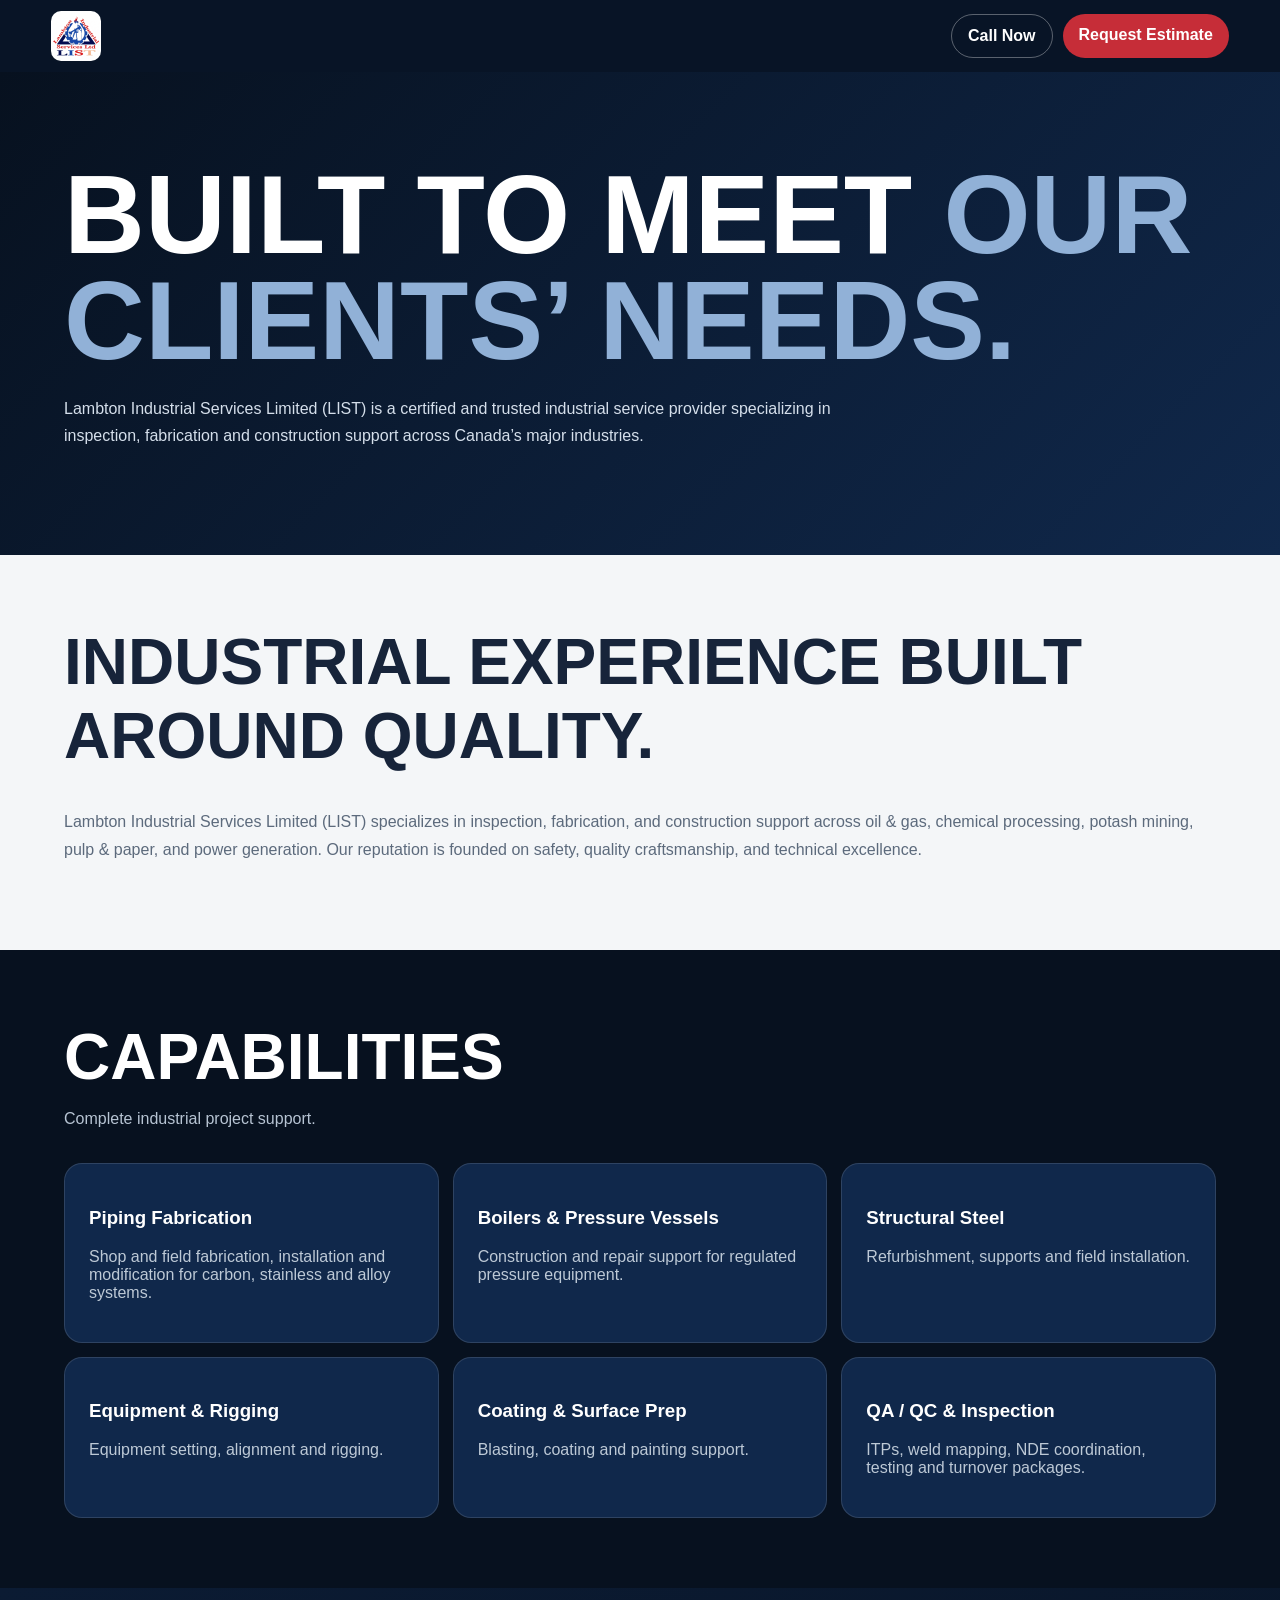
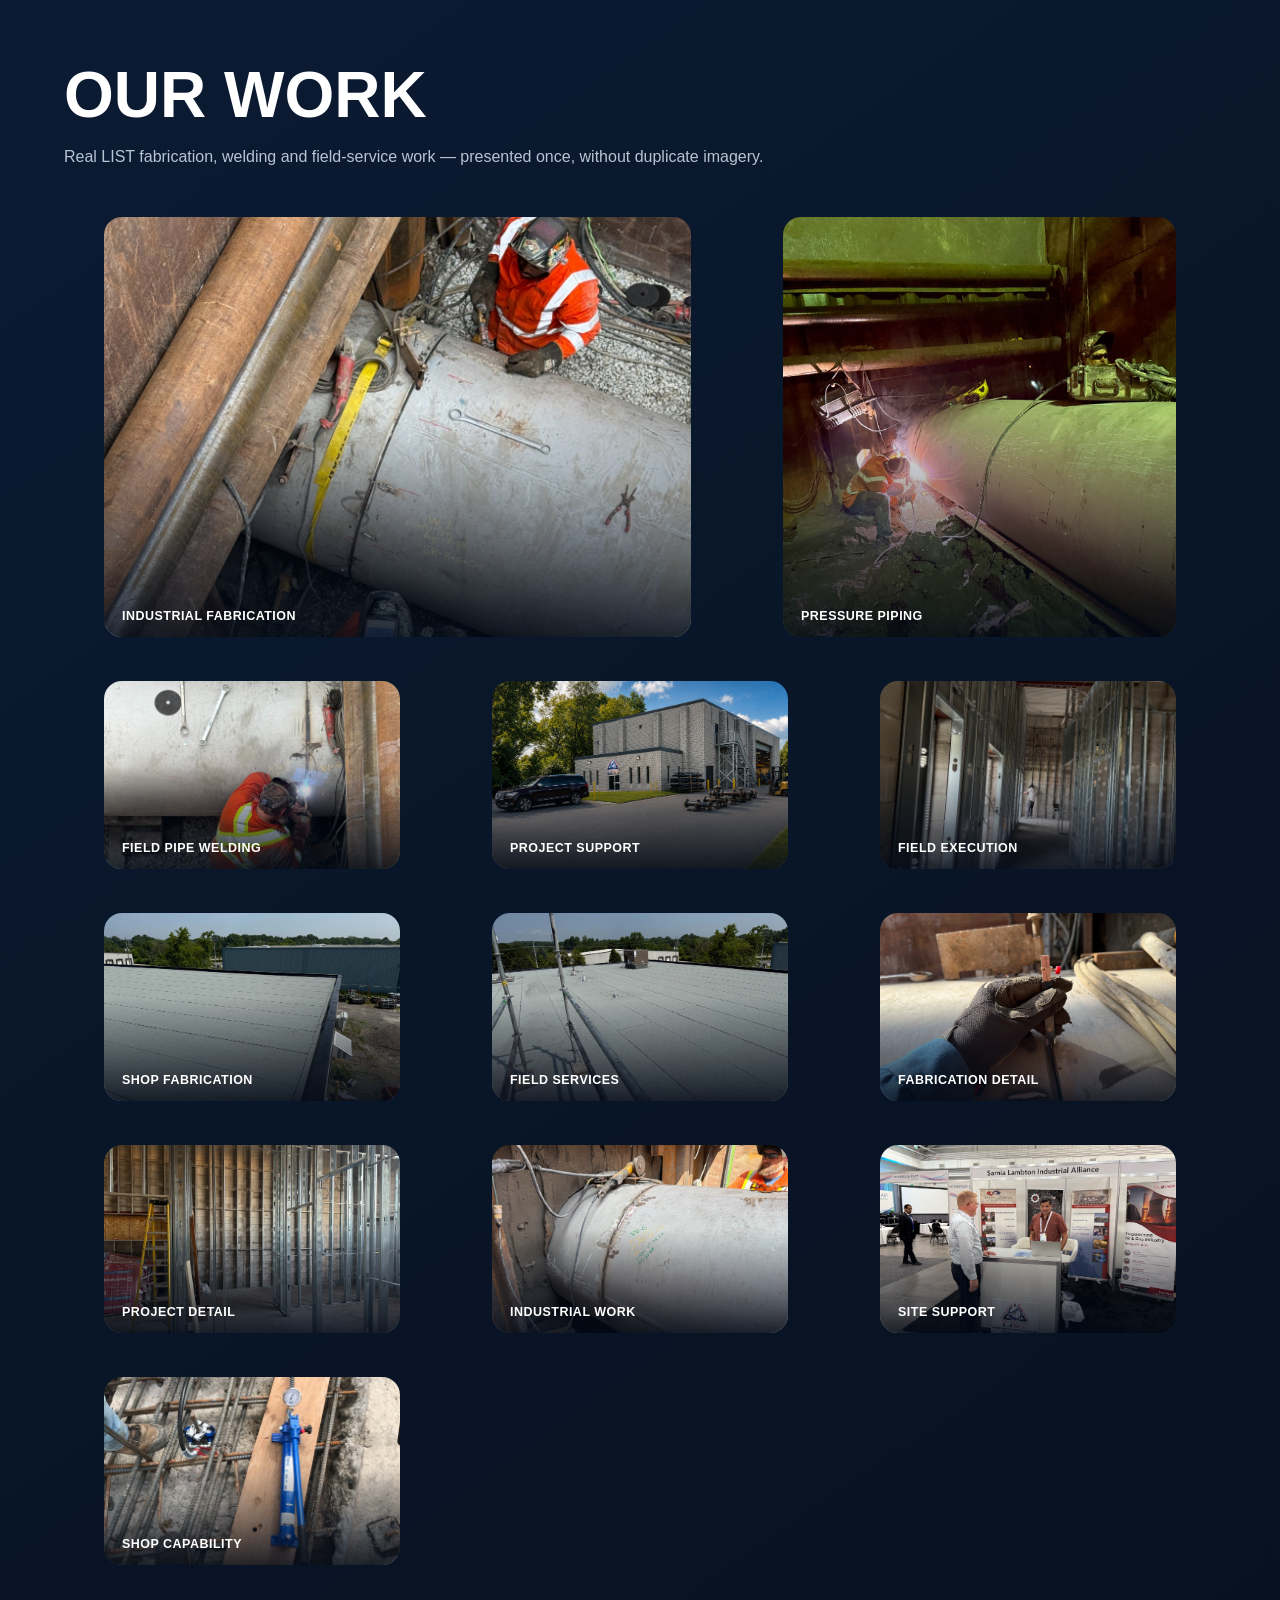
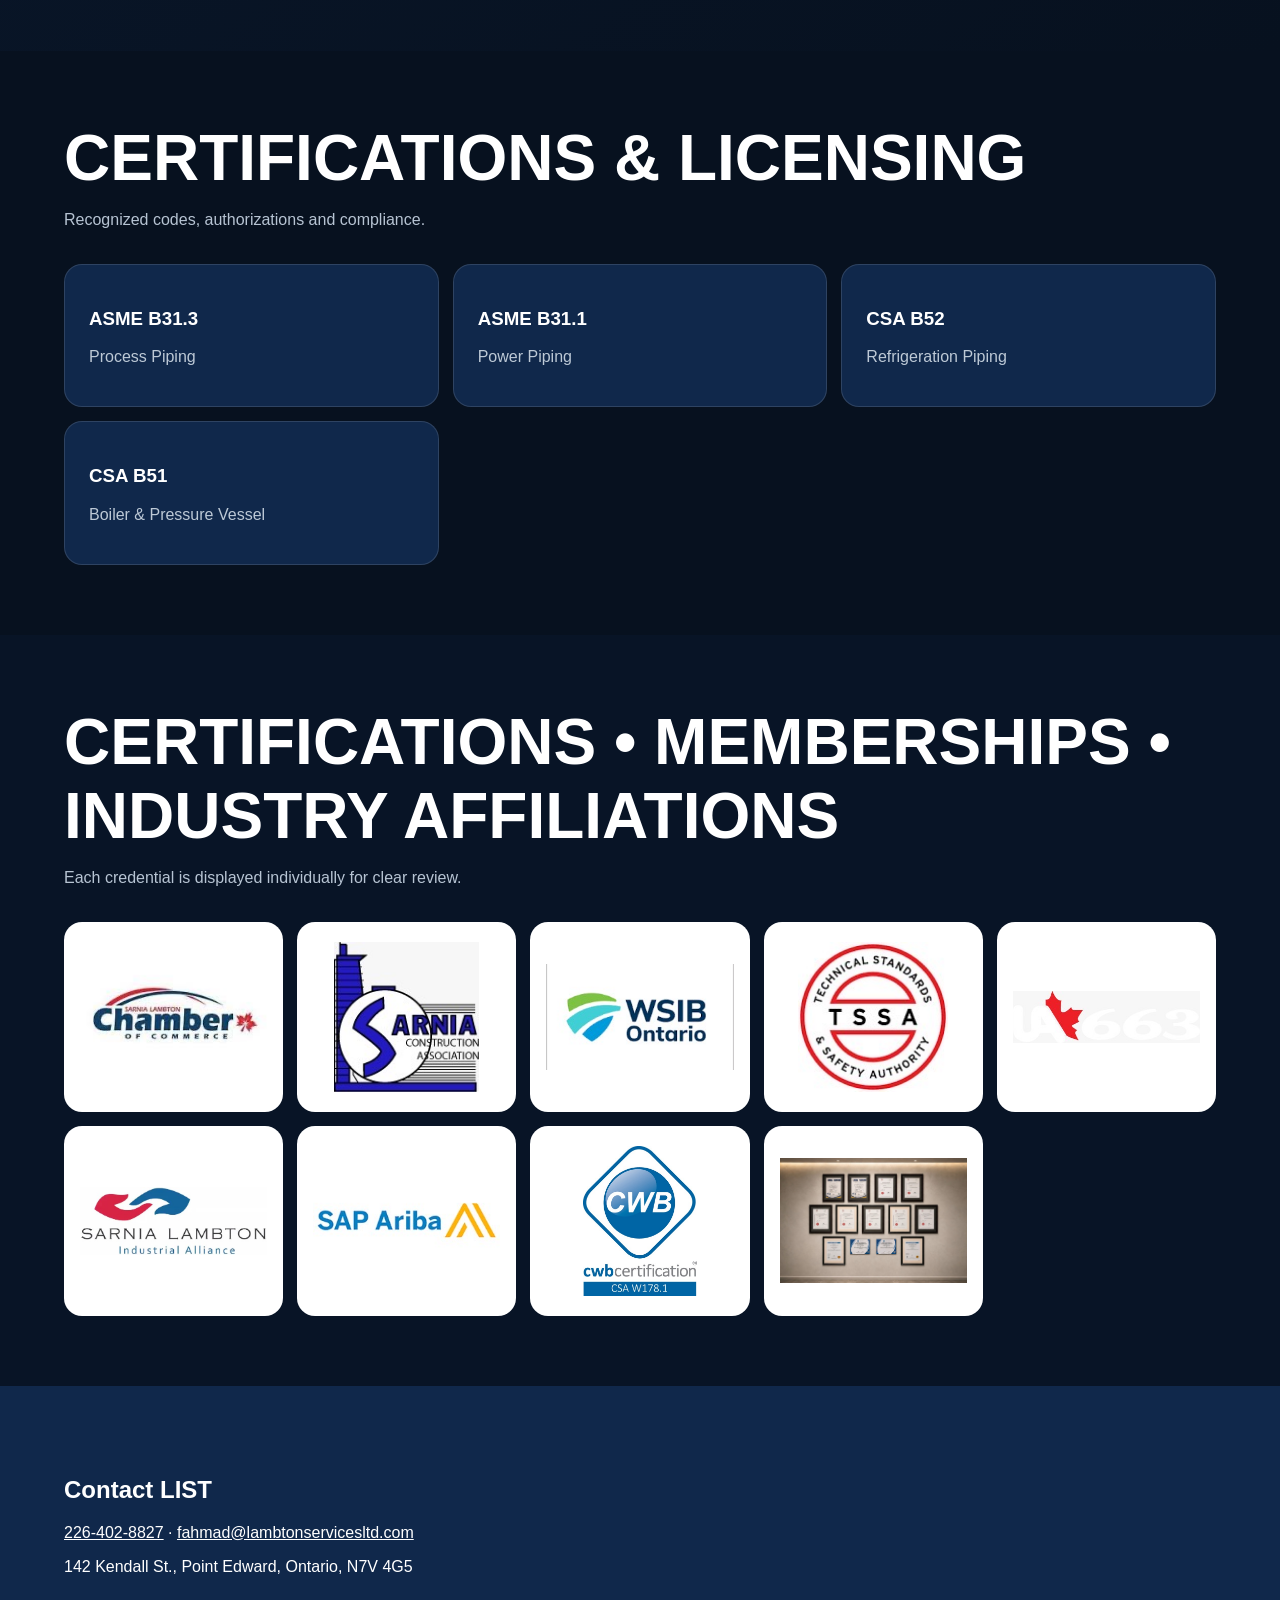
==== commit 5220d16e: "Restore LIST work photo gallery without duplicate images" ====
--- a/index.html
+++ b/index.html
@@ -1,2 +1,2 @@
 <!doctype html>
-<html lang="en"><head><meta charset="utf-8"><meta name="viewport" content="width=device-width,initial-scale=1,viewport-fit=cover"><title>Lambton Industrial Services Limited | Certified Industrial Services Canada</title><meta name="description" content="Lambton Industrial Services Limited (LIST) provides certified inspection, fabrication, construction support, piping, pressure equipment, QA/QC and industrial services across Canada."><meta name="theme-color" content="#09172d"><link rel="icon" href="788764632_1725554698727147_4965164449477250816_n.webp" type="image/webp"><style>body{margin:0;background:#07111f;color:#fff;font-family:Arial,sans-serif}*{box-sizing:border-box}img{max-width:100%;display:block}.site-header{height:72px;display:flex;align-items:center;padding:0 4vw;background:#081426;position:sticky;top:0;z-index:10}.brand-logo{width:50px;height:50px;object-fit:cover;border-radius:10px}.site-header a{color:#fff;text-decoration:none;font-weight:700}.actions{margin-left:auto;display:flex;gap:10px}.actions a{padding:12px 16px;border:1px solid #ffffff55;border-radius:30px}.actions a:last-child{background:#c62d38;border:0}.hero{padding:90px 5vw;background:linear-gradient(135deg,#07111f,#10284b)}.hero h1{font-size:clamp(3rem,9vw,7rem);margin:0 0 20px;line-height:.95;text-transform:uppercase}.hero span{color:#91b1d7}.hero p{max-width:800px;color:#d5dfeb;line-height:1.7}.pad{padding:70px 5vw}.inner{max-width:1380px;margin:auto}.section-head{margin-bottom:35px}.section-head h2{font-size:clamp(2.7rem,5vw,5rem);margin:0;text-transform:uppercase}.section-head p{color:#b7c4d3}.about{background:#f4f6f8;color:#17243a}.about p{color:#5c6a7c;line-height:1.75}.service-grid,.license-grid{display:grid;grid-template-columns:repeat(3,1fr);gap:14px}.card{padding:24px;border:1px solid #ffffff20;border-radius:18px;background:#10284b}.card p{color:#bdc9d6}.certifications{background:#081426}.cert-grid{display:grid;grid-template-columns:repeat(5,1fr);gap:14px}.cert-card{min-height:190px;padding:16px;border-radius:18px;background:#fff;display:flex;align-items:center;justify-content:center;overflow:hidden}.cert-card img{width:100%;height:150px;object-fit:contain}.contact{background:#10284b}.contact a{color:#fff}.mobile-bar{display:none}@media(max-width:800px){.service-grid,.license-grid{grid-template-columns:1fr}.cert-grid{grid-template-columns:1fr 1fr;gap:10px}.cert-card{min-height:140px;padding:10px}.cert-card img{height:115px}.pad{padding:55px 5vw}.mobile-bar{display:grid;grid-template-columns:1fr 1fr;position:fixed;bottom:0;left:0;right:0;height:64px}.mobile-bar a{display:grid;place-items:center;text-decoration:none;font-weight:800;text-transform:uppercase}.mobile-bar a:first-child{background:#fff;color:#17243a}.mobile-bar a:last-child{background:#c62d38;color:#fff}body{padding-bottom:64px}}</style></head><body><header class="site-header"><a href="#top"><img class="brand-logo" src="788764632_1725554698727147_4965164449477250816_n.webp" alt="LIST logo"></a><div class="actions"><a href="tel:+12264028827">Call Now</a><a href="#contact">Request Estimate</a></div></header><main id="top"><section class="hero"><h1>Built to Meet <span>Our Clients’ Needs.</span></h1><p>Lambton Industrial Services Limited (LIST) is a certified and trusted industrial service provider specializing in inspection, fabrication and construction support across Canada’s major industries.</p></section><section class="about pad"><div class="inner"><div class="section-head"><h2>Industrial experience built around quality.</h2></div><p>Lambton Industrial Services Limited (LIST) specializes in inspection, fabrication, and construction support across oil & gas, chemical processing, potash mining, pulp & paper, and power generation. Our reputation is founded on safety, quality craftsmanship, and technical excellence.</p></div></section><section class="pad"><div class="inner"><div class="section-head"><h2>Capabilities</h2><p>Complete industrial project support.</p></div><div class="service-grid"><div class="card"><h3>Piping Fabrication</h3><p>Shop and field fabrication, installation and modification for carbon, stainless and alloy systems.</p></div><div class="card"><h3>Boilers & Pressure Vessels</h3><p>Construction and repair support for regulated pressure equipment.</p></div><div class="card"><h3>Structural Steel</h3><p>Refurbishment, supports and field installation.</p></div><div class="card"><h3>Equipment & Rigging</h3><p>Equipment setting, alignment and rigging.</p></div><div class="card"><h3>Coating & Surface Prep</h3><p>Blasting, coating and painting support.</p></div><div class="card"><h3>QA / QC & Inspection</h3><p>ITPs, weld mapping, NDE coordination, testing and turnover packages.</p></div></div></div></section><section class="pad"><div class="inner"><div class="section-head"><h2>Certifications & Licensing</h2><p>Recognized codes, authorizations and compliance.</p></div><div class="license-grid"><div class="card"><h3>ASME B31.3</h3><p>Process Piping</p></div><div class="card"><h3>ASME B31.1</h3><p>Power Piping</p></div><div class="card"><h3>CSA B52</h3><p>Refrigeration Piping</p></div><div class="card"><h3>CSA B51</h3><p>Boiler & Pressure Vessel</p></div></div></div></section><section class="certifications pad" id="certifications"><div class="inner"><div class="section-head"><h2>Certifications • Memberships • Industry Affiliations</h2><p>Each credential is displayed individually for clear review.</p></div><div class="cert-grid"><div class="cert-card"><img src="edbd8232-09d9-41d3-bc83-8ccc281d588f.jpeg" alt="Sarnia Lambton Chamber of Commerce"></div><div class="cert-card"><img src="8846a5e9-391a-47e8-b490-3316a407b821.jpeg" alt="Sarnia Construction Association"></div><div class="cert-card"><img src="79cb28c9-e6ba-4571-88e1-00dff9190d2d.jpeg" alt="WSIB Ontario"></div><div class="cert-card"><img src="03e31565-37f3-46a8-8403-bc5de7c11ddc.jpeg" alt="Technical Standards and Safety Authority"></div><div class="cert-card"><img src="2f510f31-3a39-4caf-b721-bc5badee97ef.jpeg" alt="UA Local 663"></div><div class="cert-card"><img src="98cbca3f-d1b5-4f68-9931-bb16b30fc598.jpeg" alt="Sarnia Lambton Industrial Alliance"></div><div class="cert-card"><img src="a8f23e10-2c92-431d-8910-a1a41f849400.jpeg" alt="SAP Ariba"></div><div class="cert-card"><img src="2dc0c131-1aeb-4cd7-8359-332da5abe7fe.jpeg" alt="CWB Certification CSA W178.1"></div><div class="cert-card"><img src="196194c6-e721-41a5-9ac4-5f89968d230b.jpeg" alt="LIST certification document"></div></div></div></section><section class="contact pad" id="contact"><div class="inner"><h2>Contact LIST</h2><p><a href="tel:+12264028827">226-402-8827</a> · <a href="mailto:fahmad@lambtonservicesltd.com">fahmad@lambtonservicesltd.com</a></p><p>142 Kendall St., Point Edward, Ontario, N7V 4G5</p></div></section></main><div class="mobile-bar"><a href="tel:+12264028827">Call Now</a><a href="#contact">Free Estimate</a></div></body></html>+<html lang="en"><head><meta charset="utf-8"><meta name="viewport" content="width=device-width,initial-scale=1,viewport-fit=cover"><title>Lambton Industrial Services Limited | Certified Industrial Services Canada</title><meta name="description" content="Lambton Industrial Services Limited (LIST) provides certified inspection, fabrication, construction support, piping, pressure equipment, QA/QC and industrial services across Canada."><meta name="theme-color" content="#09172d"><link rel="icon" href="788764632_1725554698727147_4965164449477250816_n.webp" type="image/webp"><style>body{margin:0;background:#07111f;color:#fff;font-family:Arial,sans-serif}*{box-sizing:border-box}img{max-width:100%;display:block}.site-header{height:72px;display:flex;align-items:center;padding:0 4vw;background:#081426;position:sticky;top:0;z-index:10}.brand-logo{width:50px;height:50px;object-fit:cover;border-radius:10px}.site-header a{color:#fff;text-decoration:none;font-weight:700}.actions{margin-left:auto;display:flex;gap:10px}.actions a{padding:12px 16px;border:1px solid #ffffff55;border-radius:30px}.actions a:last-child{background:#c62d38;border:0}.hero{padding:90px 5vw;background:linear-gradient(135deg,#07111f,#10284b)}.hero h1{font-size:clamp(3rem,9vw,7rem);margin:0 0 20px;line-height:.95;text-transform:uppercase}.hero span{color:#91b1d7}.hero p{max-width:800px;color:#d5dfeb;line-height:1.7}.pad{padding:70px 5vw}.inner{max-width:1380px;margin:auto}.section-head{margin-bottom:35px}.section-head h2{font-size:clamp(2.7rem,5vw,5rem);margin:0;text-transform:uppercase}.section-head p{color:#b7c4d3}.about{background:#f4f6f8;color:#17243a}.about p{color:#5c6a7c;line-height:1.75}.service-grid,.license-grid{display:grid;grid-template-columns:repeat(3,1fr);gap:14px}.card{padding:24px;border:1px solid #ffffff20;border-radius:18px;background:#10284b}.card p{color:#bdc9d6}.work{background:linear-gradient(145deg,#0b1b33,#07111f)}.work-grid{display:grid;grid-template-columns:repeat(12,1fr);grid-auto-rows:220px;gap:12px}.work-photo{position:relative;overflow:hidden;border-radius:18px;background:#10284b}.work-photo img{width:100%;height:100%;object-fit:cover;transition:transform .35s ease}.work-photo:hover img{transform:scale(1.035)}.work-photo:after{content:'';position:absolute;inset:45% 0 0;background:linear-gradient(transparent,rgba(3,10,22,.86))}.work-photo b{position:absolute;left:18px;bottom:14px;z-index:2;font-size:.78rem;text-transform:uppercase;letter-spacing:.04em}.work-photo.wide{grid-column:span 7;grid-row:span 2}.work-photo.tall{grid-column:span 5;grid-row:span 2}.work-photo.third{grid-column:span 4}.certifications{background:#081426}.cert-grid{display:grid;grid-template-columns:repeat(5,1fr);gap:14px}.cert-card{min-height:190px;padding:16px;border-radius:18px;background:#fff;display:flex;align-items:center;justify-content:center;overflow:hidden}.cert-card img{width:100%;height:150px;object-fit:contain}.contact{background:#10284b}.contact a{color:#fff}.mobile-bar{display:none}@media(max-width:800px){.service-grid,.license-grid{grid-template-columns:1fr}.work-grid{grid-template-columns:1fr 1fr;grid-auto-rows:180px}.work-photo,.work-photo.wide,.work-photo.tall,.work-photo.third{grid-column:span 1;grid-row:span 1}.work-photo.wide{grid-column:1/-1;height:240px}.cert-grid{grid-template-columns:1fr 1fr;gap:10px}.cert-card{min-height:140px;padding:10px}.cert-card img{height:115px}.pad{padding:55px 5vw}.mobile-bar{display:grid;grid-template-columns:1fr 1fr;position:fixed;bottom:0;left:0;right:0;height:64px}.mobile-bar a{display:grid;place-items:center;text-decoration:none;font-weight:800;text-transform:uppercase}.mobile-bar a:first-child{background:#fff;color:#17243a}.mobile-bar a:last-child{background:#c62d38;color:#fff}body{padding-bottom:64px}}</style></head><body><header class="site-header"><a href="#top"><img class="brand-logo" src="788764632_1725554698727147_4965164449477250816_n.webp" alt="LIST logo"></a><div class="actions"><a href="tel:+12264028827">Call Now</a><a href="#contact">Request Estimate</a></div></header><main id="top"><section class="hero"><h1>Built to Meet <span>Our Clients’ Needs.</span></h1><p>Lambton Industrial Services Limited (LIST) is a certified and trusted industrial service provider specializing in inspection, fabrication and construction support across Canada’s major industries.</p></section><section class="about pad"><div class="inner"><div class="section-head"><h2>Industrial experience built around quality.</h2></div><p>Lambton Industrial Services Limited (LIST) specializes in inspection, fabrication, and construction support across oil & gas, chemical processing, potash mining, pulp & paper, and power generation. Our reputation is founded on safety, quality craftsmanship, and technical excellence.</p></div></section><section class="pad"><div class="inner"><div class="section-head"><h2>Capabilities</h2><p>Complete industrial project support.</p></div><div class="service-grid"><div class="card"><h3>Piping Fabrication</h3><p>Shop and field fabrication, installation and modification for carbon, stainless and alloy systems.</p></div><div class="card"><h3>Boilers & Pressure Vessels</h3><p>Construction and repair support for regulated pressure equipment.</p></div><div class="card"><h3>Structural Steel</h3><p>Refurbishment, supports and field installation.</p></div><div class="card"><h3>Equipment & Rigging</h3><p>Equipment setting, alignment and rigging.</p></div><div class="card"><h3>Coating & Surface Prep</h3><p>Blasting, coating and painting support.</p></div><div class="card"><h3>QA / QC & Inspection</h3><p>ITPs, weld mapping, NDE coordination, testing and turnover packages.</p></div></div></div></section><section class="work pad" id="projects"><div class="inner"><div class="section-head"><h2>Our Work</h2><p>Real LIST fabrication, welding and field-service work — presented once, without duplicate imagery.</p></div><div class="work-grid"><figure class="work-photo wide"><img src="4e84828f-83c8-4673-a4b7-c681f0cec6f3.jpeg" alt="LIST industrial fabrication work" loading="lazy"><b>Industrial Fabrication</b></figure><figure class="work-photo tall"><img src="80438e03-cdde-480b-a2ee-2a852cf902ae.jpeg" alt="LIST pressure piping welding" loading="lazy"><b>Pressure Piping</b></figure><figure class="work-photo third"><img src="3ad312a8-1b25-4d3b-a59f-de8ae9e1baa7.jpeg" alt="LIST field pipe welding" loading="lazy"><b>Field Pipe Welding</b></figure><figure class="work-photo third"><img src="e630011b-4c74-4d68-81c8-f621c1ecfd79.jpeg" alt="LIST industrial project support" loading="lazy"><b>Project Support</b></figure><figure class="work-photo third"><img src="de0dc79b-879a-49d2-8177-4aa15c1dc06b.jpeg" alt="LIST field execution" loading="lazy"><b>Field Execution</b></figure><figure class="work-photo third"><img src="0d9e6e4a-74ad-449c-8456-c4880a9de478.jpeg" alt="LIST shop fabrication" loading="lazy"><b>Shop Fabrication</b></figure><figure class="work-photo third"><img src="8597f73b-a5d3-4ce2-968b-68d837f368c5.jpeg" alt="LIST field services" loading="lazy"><b>Field Services</b></figure><figure class="work-photo third"><img src="0196362a-54c9-4efc-9b64-8c2eb864255a.jpeg" alt="LIST fabrication detail" loading="lazy"><b>Fabrication Detail</b></figure><figure class="work-photo third"><img src="1775fb02-3b9f-453b-9a69-171419b8e5b9.jpeg" alt="LIST project detail" loading="lazy"><b>Project Detail</b></figure><figure class="work-photo third"><img src="291c0b97-eaa6-4c9b-8801-60b2bb8e45fd.jpeg" alt="LIST industrial work" loading="lazy"><b>Industrial Work</b></figure><figure class="work-photo third"><img src="485b9382-42b7-47e2-8a14-3050bd2befb2.jpeg" alt="LIST site support" loading="lazy"><b>Site Support</b></figure><figure class="work-photo third"><img src="60c77556-2ef0-490c-bbce-899595142047.jpeg" alt="LIST industrial facility work" loading="lazy"><b>Shop Capability</b></figure></div></div></section><section class="pad"><div class="inner"><div class="section-head"><h2>Certifications & Licensing</h2><p>Recognized codes, authorizations and compliance.</p></div><div class="license-grid"><div class="card"><h3>ASME B31.3</h3><p>Process Piping</p></div><div class="card"><h3>ASME B31.1</h3><p>Power Piping</p></div><div class="card"><h3>CSA B52</h3><p>Refrigeration Piping</p></div><div class="card"><h3>CSA B51</h3><p>Boiler & Pressure Vessel</p></div></div></div></section><section class="certifications pad" id="certifications"><div class="inner"><div class="section-head"><h2>Certifications • Memberships • Industry Affiliations</h2><p>Each credential is displayed individually for clear review.</p></div><div class="cert-grid"><div class="cert-card"><img src="edbd8232-09d9-41d3-bc83-8ccc281d588f.jpeg" alt="Sarnia Lambton Chamber of Commerce"></div><div class="cert-card"><img src="8846a5e9-391a-47e8-b490-3316a407b821.jpeg" alt="Sarnia Construction Association"></div><div class="cert-card"><img src="79cb28c9-e6ba-4571-88e1-00dff9190d2d.jpeg" alt="WSIB Ontario"></div><div class="cert-card"><img src="03e31565-37f3-46a8-8403-bc5de7c11ddc.jpeg" alt="Technical Standards and Safety Authority"></div><div class="cert-card"><img src="2f510f31-3a39-4caf-b721-bc5badee97ef.jpeg" alt="UA Local 663"></div><div class="cert-card"><img src="98cbca3f-d1b5-4f68-9931-bb16b30fc598.jpeg" alt="Sarnia Lambton Industrial Alliance"></div><div class="cert-card"><img src="a8f23e10-2c92-431d-8910-a1a41f849400.jpeg" alt="SAP Ariba"></div><div class="cert-card"><img src="2dc0c131-1aeb-4cd7-8359-332da5abe7fe.jpeg" alt="CWB Certification CSA W178.1"></div><div class="cert-card"><img src="196194c6-e721-41a5-9ac4-5f89968d230b.jpeg" alt="LIST certification document"></div></div></div></section><section class="contact pad" id="contact"><div class="inner"><h2>Contact LIST</h2><p><a href="tel:+12264028827">226-402-8827</a> · <a href="mailto:fahmad@lambtonservicesltd.com">fahmad@lambtonservicesltd.com</a></p><p>142 Kendall St., Point Edward, Ontario, N7V 4G5</p></div></section></main><div class="mobile-bar"><a href="tel:+12264028827">Call Now</a><a href="#contact">Free Estimate</a></div></body></html>
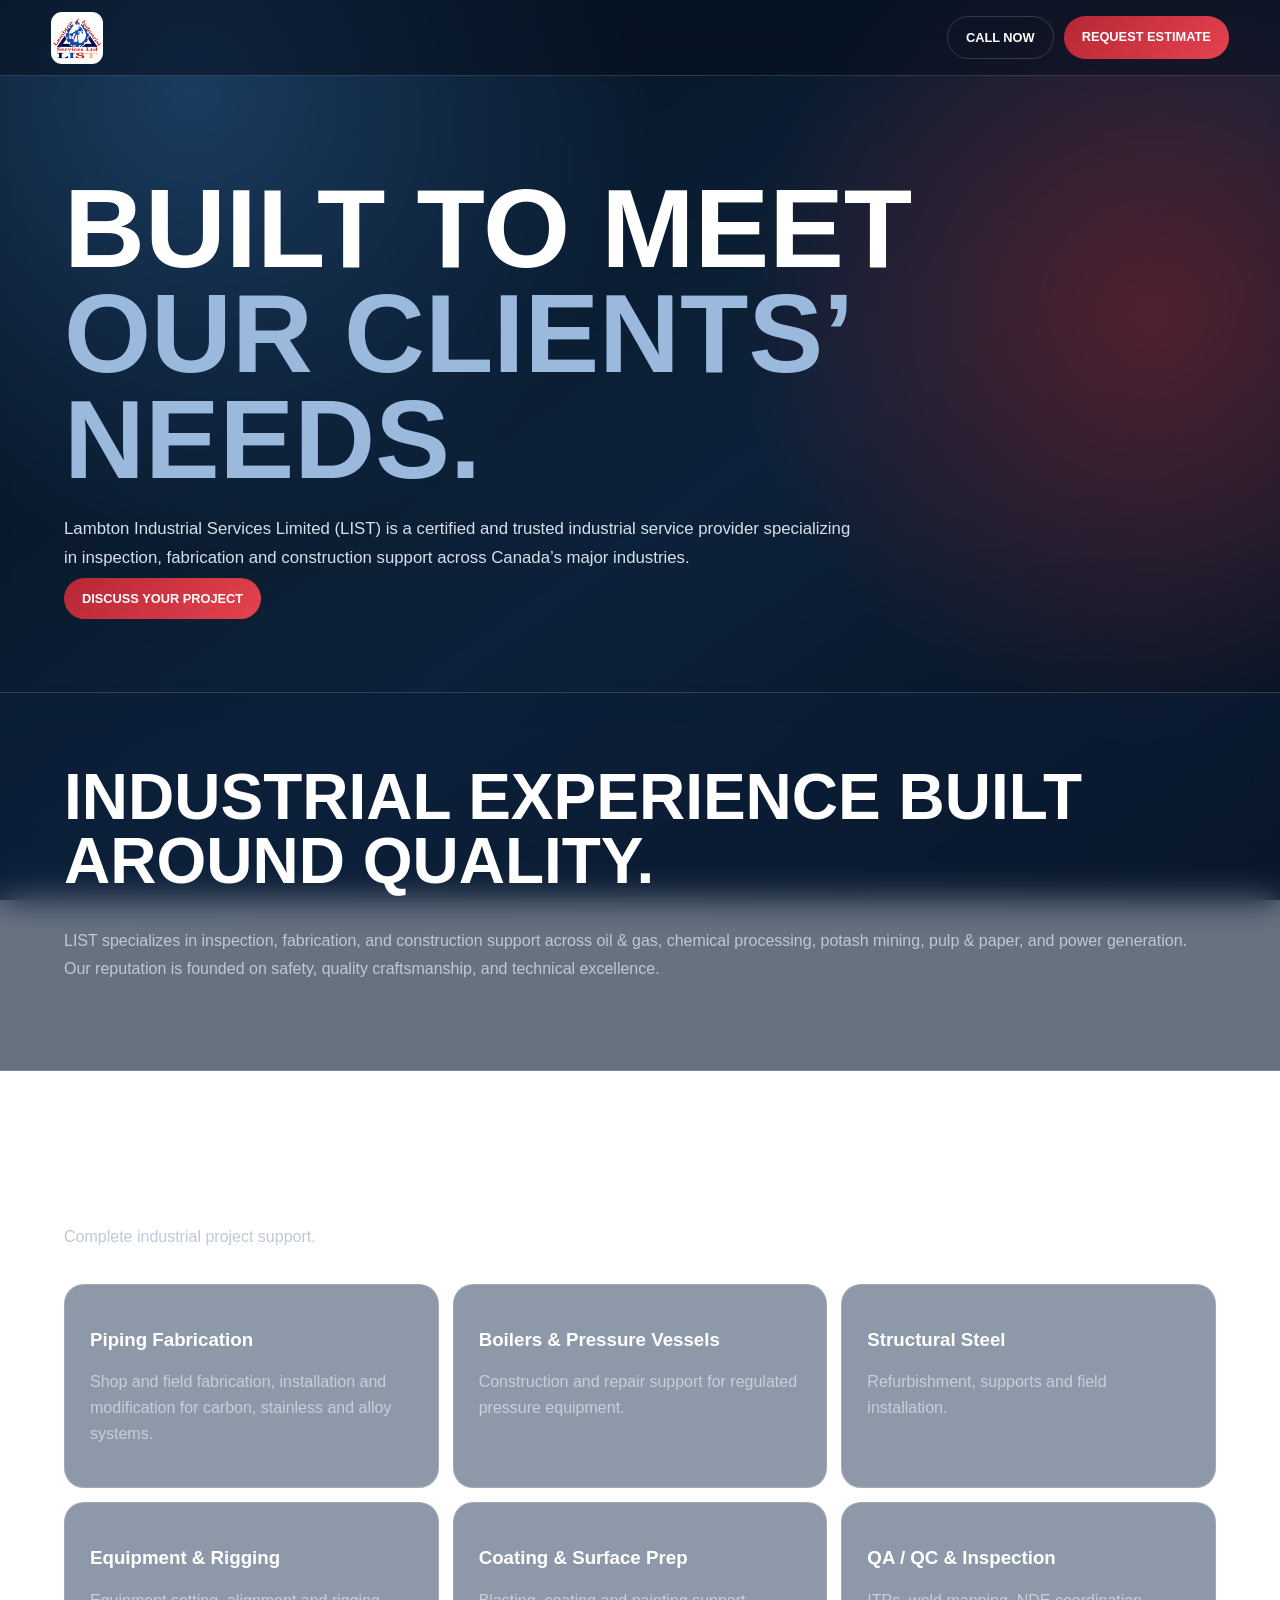
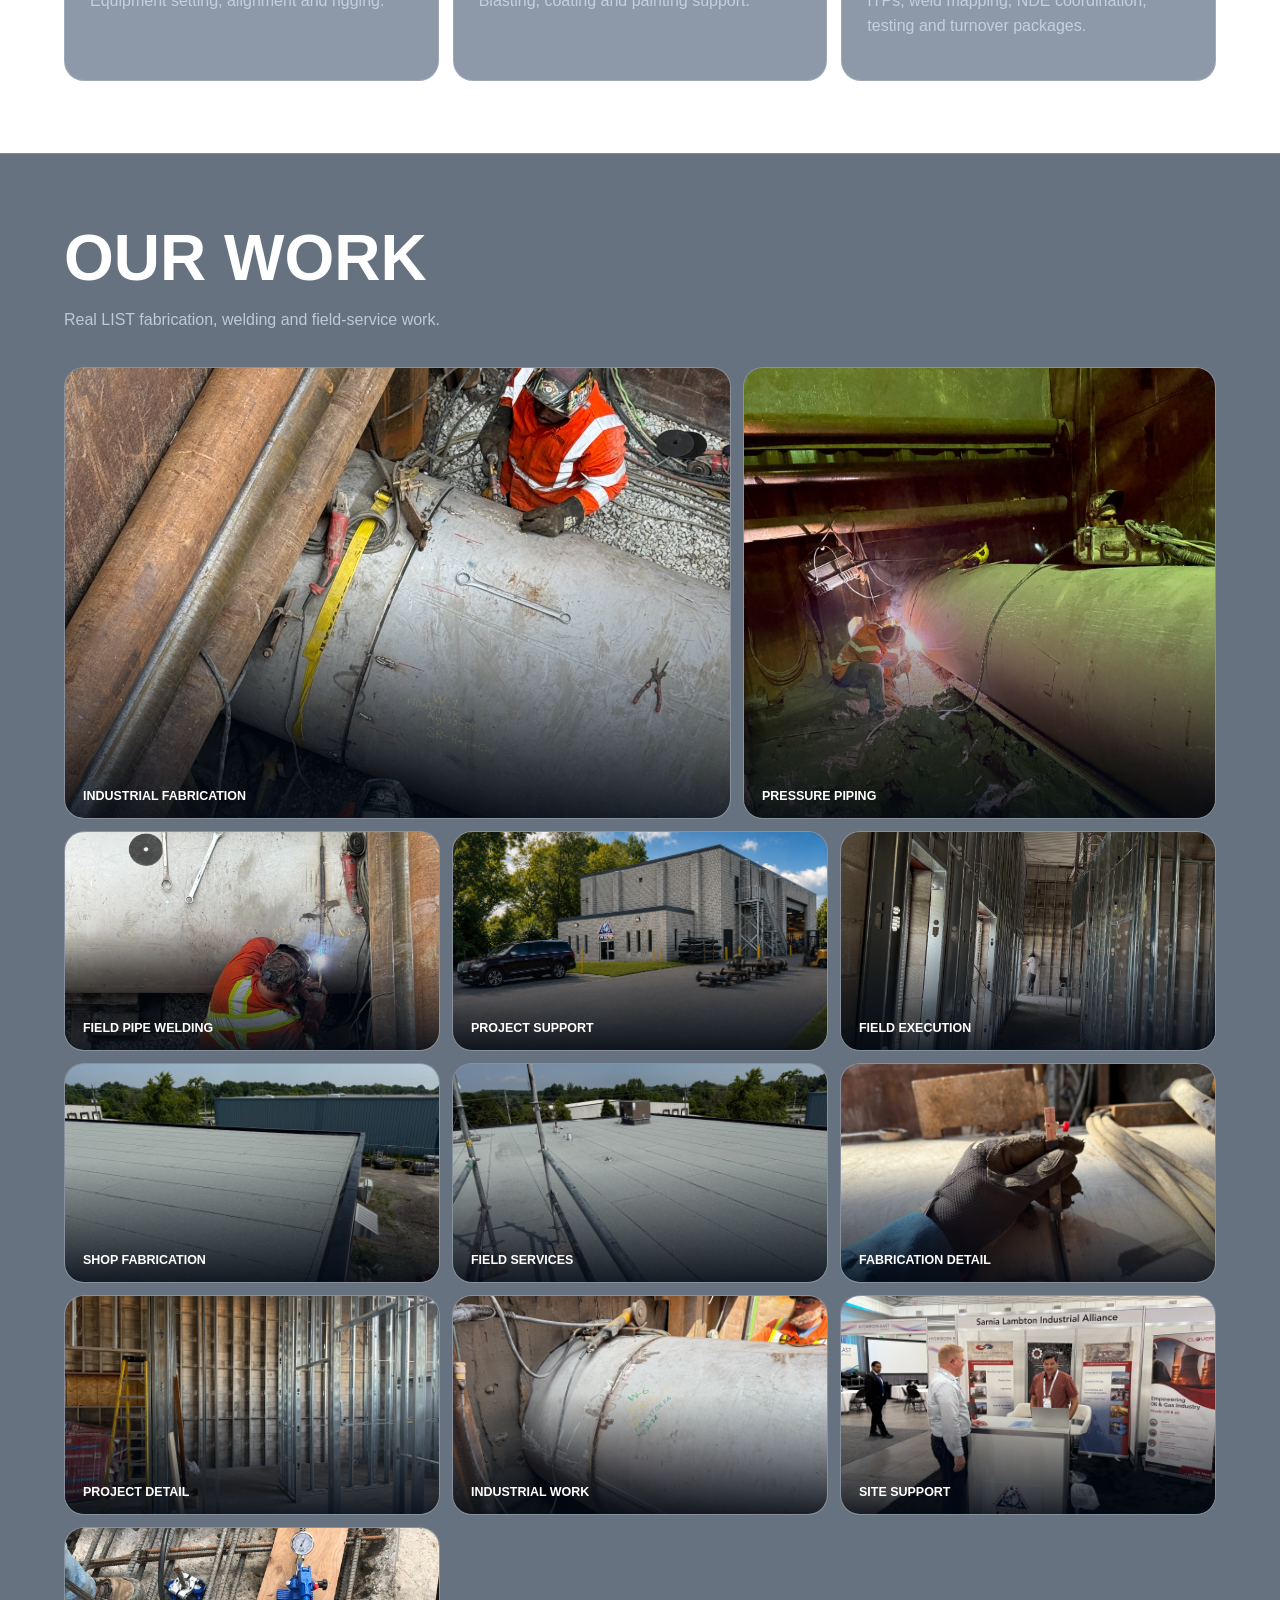
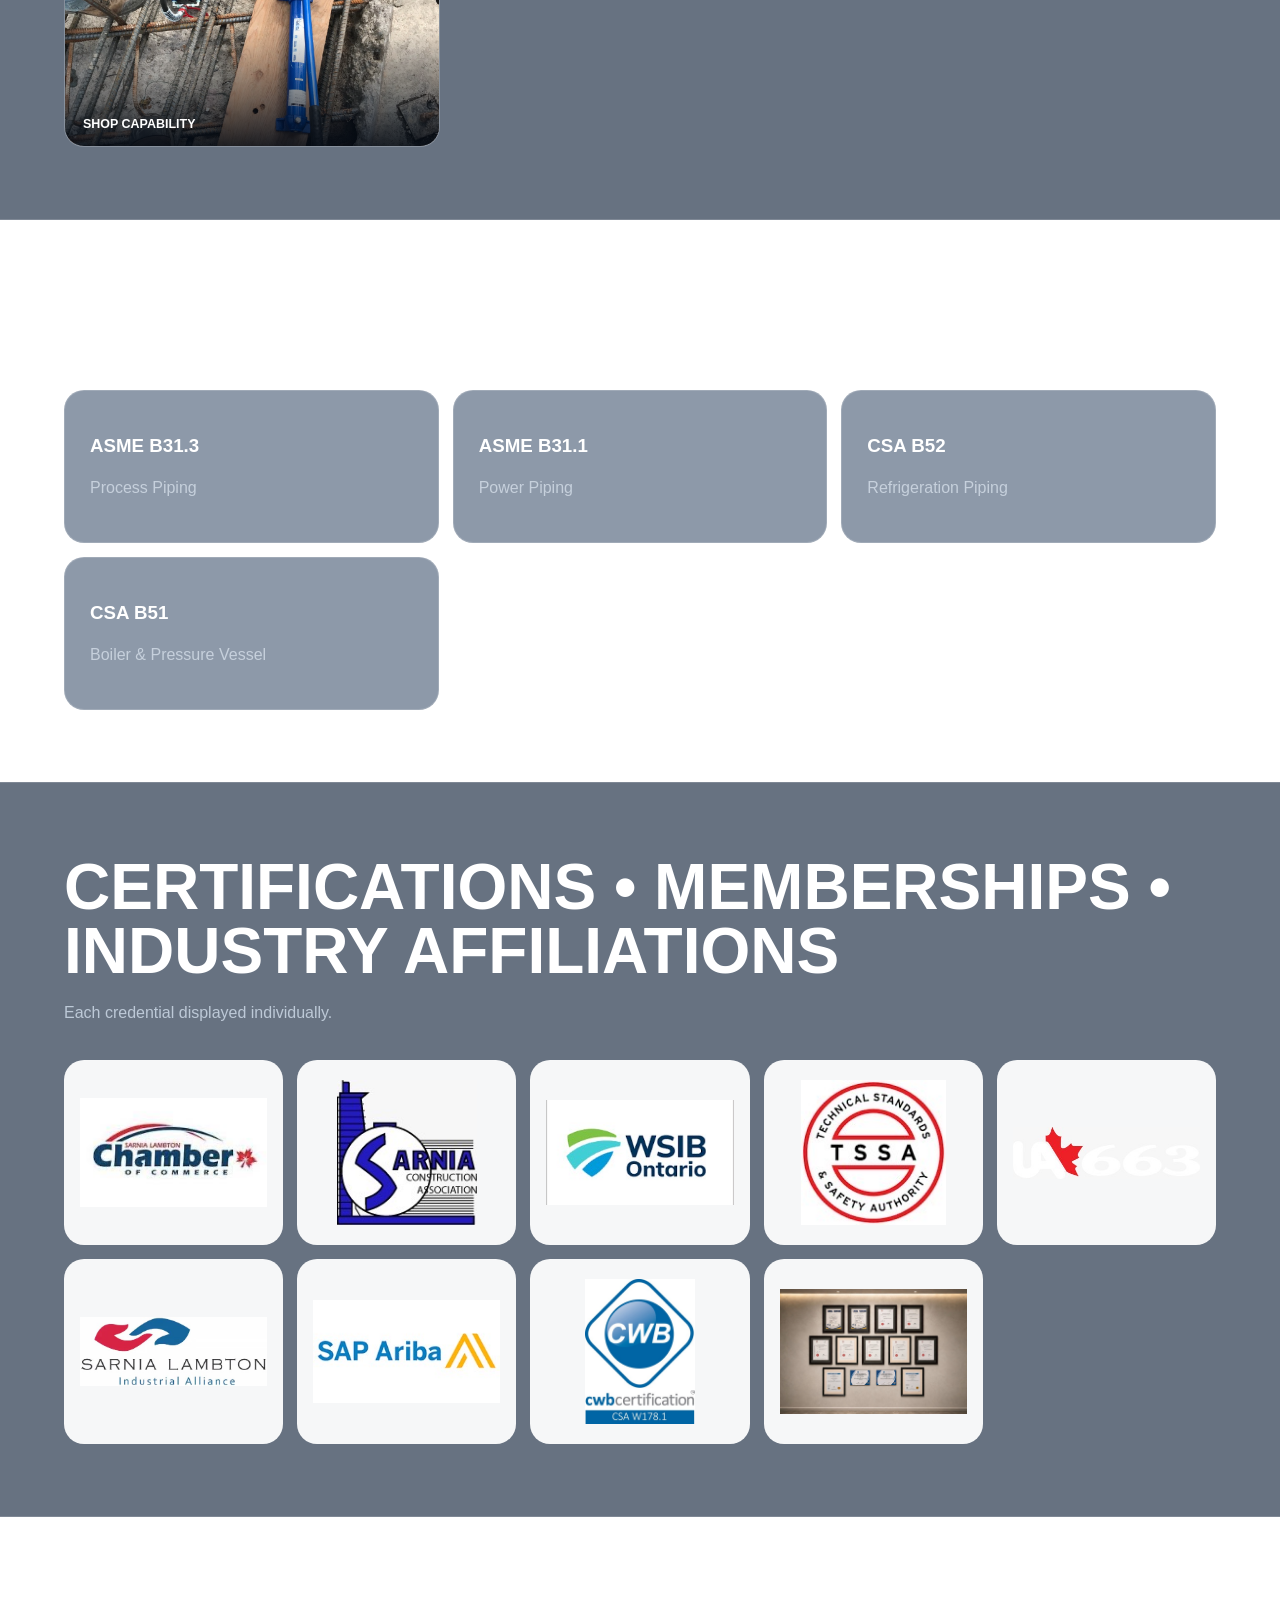
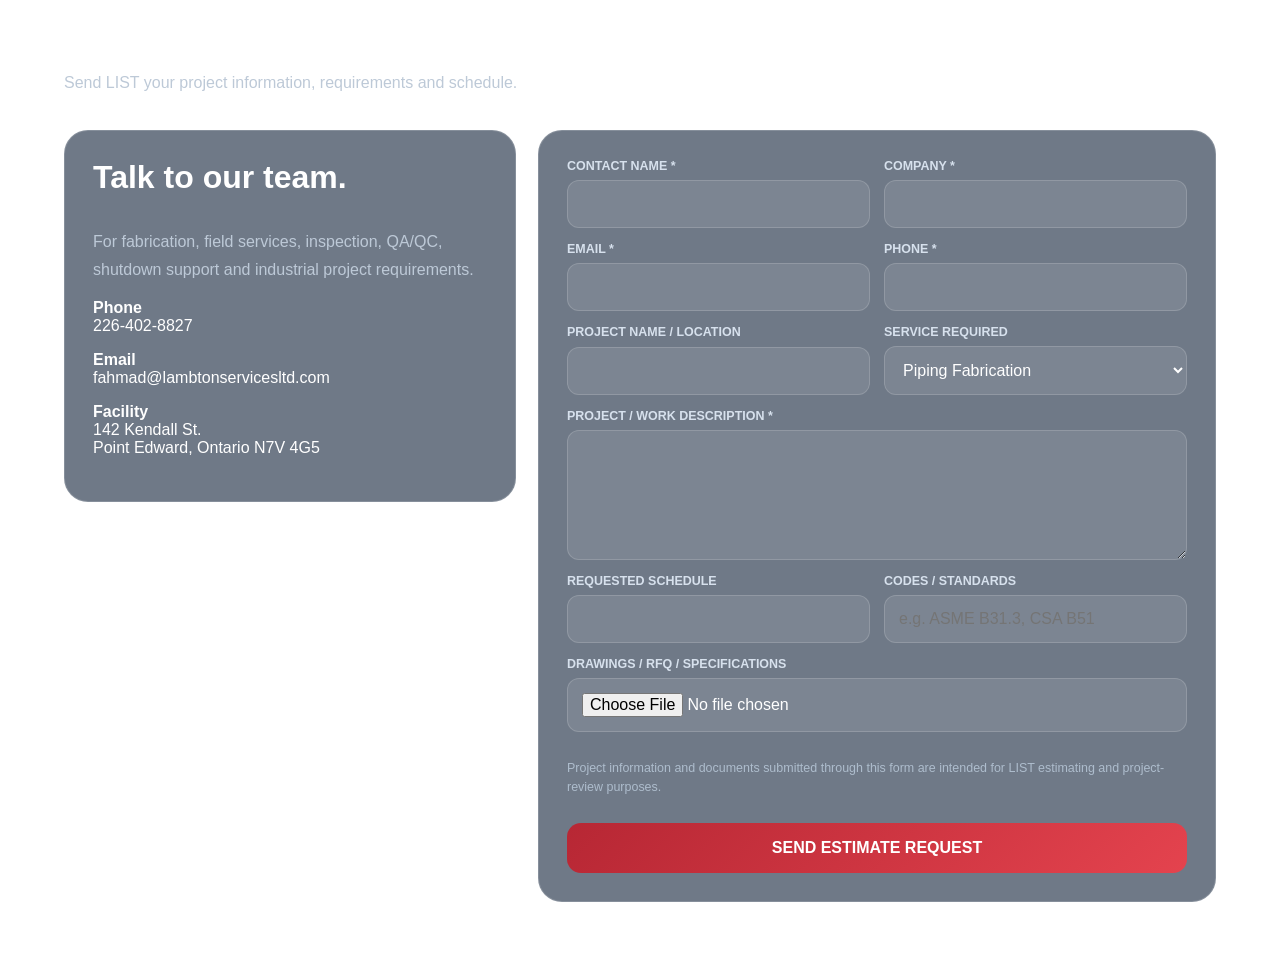
==== commit c1575799: "Restore estimate form and add transparent glass industrial styling" ====
--- a/index.html
+++ b/index.html
@@ -1,2 +1 @@
-<!doctype html>
-<html lang="en"><head><meta charset="utf-8"><meta name="viewport" content="width=device-width,initial-scale=1,viewport-fit=cover"><title>Lambton Industrial Services Limited | Certified Industrial Services Canada</title><meta name="description" content="Lambton Industrial Services Limited (LIST) provides certified inspection, fabrication, construction support, piping, pressure equipment, QA/QC and industrial services across Canada."><meta name="theme-color" content="#09172d"><link rel="icon" href="788764632_1725554698727147_4965164449477250816_n.webp" type="image/webp"><style>body{margin:0;background:#07111f;color:#fff;font-family:Arial,sans-serif}*{box-sizing:border-box}img{max-width:100%;display:block}.site-header{height:72px;display:flex;align-items:center;padding:0 4vw;background:#081426;position:sticky;top:0;z-index:10}.brand-logo{width:50px;height:50px;object-fit:cover;border-radius:10px}.site-header a{color:#fff;text-decoration:none;font-weight:700}.actions{margin-left:auto;display:flex;gap:10px}.actions a{padding:12px 16px;border:1px solid #ffffff55;border-radius:30px}.actions a:last-child{background:#c62d38;border:0}.hero{padding:90px 5vw;background:linear-gradient(135deg,#07111f,#10284b)}.hero h1{font-size:clamp(3rem,9vw,7rem);margin:0 0 20px;line-height:.95;text-transform:uppercase}.hero span{color:#91b1d7}.hero p{max-width:800px;color:#d5dfeb;line-height:1.7}.pad{padding:70px 5vw}.inner{max-width:1380px;margin:auto}.section-head{margin-bottom:35px}.section-head h2{font-size:clamp(2.7rem,5vw,5rem);margin:0;text-transform:uppercase}.section-head p{color:#b7c4d3}.about{background:#f4f6f8;color:#17243a}.about p{color:#5c6a7c;line-height:1.75}.service-grid,.license-grid{display:grid;grid-template-columns:repeat(3,1fr);gap:14px}.card{padding:24px;border:1px solid #ffffff20;border-radius:18px;background:#10284b}.card p{color:#bdc9d6}.work{background:linear-gradient(145deg,#0b1b33,#07111f)}.work-grid{display:grid;grid-template-columns:repeat(12,1fr);grid-auto-rows:220px;gap:12px}.work-photo{position:relative;overflow:hidden;border-radius:18px;background:#10284b}.work-photo img{width:100%;height:100%;object-fit:cover;transition:transform .35s ease}.work-photo:hover img{transform:scale(1.035)}.work-photo:after{content:'';position:absolute;inset:45% 0 0;background:linear-gradient(transparent,rgba(3,10,22,.86))}.work-photo b{position:absolute;left:18px;bottom:14px;z-index:2;font-size:.78rem;text-transform:uppercase;letter-spacing:.04em}.work-photo.wide{grid-column:span 7;grid-row:span 2}.work-photo.tall{grid-column:span 5;grid-row:span 2}.work-photo.third{grid-column:span 4}.certifications{background:#081426}.cert-grid{display:grid;grid-template-columns:repeat(5,1fr);gap:14px}.cert-card{min-height:190px;padding:16px;border-radius:18px;background:#fff;display:flex;align-items:center;justify-content:center;overflow:hidden}.cert-card img{width:100%;height:150px;object-fit:contain}.contact{background:#10284b}.contact a{color:#fff}.mobile-bar{display:none}@media(max-width:800px){.service-grid,.license-grid{grid-template-columns:1fr}.work-grid{grid-template-columns:1fr 1fr;grid-auto-rows:180px}.work-photo,.work-photo.wide,.work-photo.tall,.work-photo.third{grid-column:span 1;grid-row:span 1}.work-photo.wide{grid-column:1/-1;height:240px}.cert-grid{grid-template-columns:1fr 1fr;gap:10px}.cert-card{min-height:140px;padding:10px}.cert-card img{height:115px}.pad{padding:55px 5vw}.mobile-bar{display:grid;grid-template-columns:1fr 1fr;position:fixed;bottom:0;left:0;right:0;height:64px}.mobile-bar a{display:grid;place-items:center;text-decoration:none;font-weight:800;text-transform:uppercase}.mobile-bar a:first-child{background:#fff;color:#17243a}.mobile-bar a:last-child{background:#c62d38;color:#fff}body{padding-bottom:64px}}</style></head><body><header class="site-header"><a href="#top"><img class="brand-logo" src="788764632_1725554698727147_4965164449477250816_n.webp" alt="LIST logo"></a><div class="actions"><a href="tel:+12264028827">Call Now</a><a href="#contact">Request Estimate</a></div></header><main id="top"><section class="hero"><h1>Built to Meet <span>Our Clients’ Needs.</span></h1><p>Lambton Industrial Services Limited (LIST) is a certified and trusted industrial service provider specializing in inspection, fabrication and construction support across Canada’s major industries.</p></section><section class="about pad"><div class="inner"><div class="section-head"><h2>Industrial experience built around quality.</h2></div><p>Lambton Industrial Services Limited (LIST) specializes in inspection, fabrication, and construction support across oil & gas, chemical processing, potash mining, pulp & paper, and power generation. Our reputation is founded on safety, quality craftsmanship, and technical excellence.</p></div></section><section class="pad"><div class="inner"><div class="section-head"><h2>Capabilities</h2><p>Complete industrial project support.</p></div><div class="service-grid"><div class="card"><h3>Piping Fabrication</h3><p>Shop and field fabrication, installation and modification for carbon, stainless and alloy systems.</p></div><div class="card"><h3>Boilers & Pressure Vessels</h3><p>Construction and repair support for regulated pressure equipment.</p></div><div class="card"><h3>Structural Steel</h3><p>Refurbishment, supports and field installation.</p></div><div class="card"><h3>Equipment & Rigging</h3><p>Equipment setting, alignment and rigging.</p></div><div class="card"><h3>Coating & Surface Prep</h3><p>Blasting, coating and painting support.</p></div><div class="card"><h3>QA / QC & Inspection</h3><p>ITPs, weld mapping, NDE coordination, testing and turnover packages.</p></div></div></div></section><section class="work pad" id="projects"><div class="inner"><div class="section-head"><h2>Our Work</h2><p>Real LIST fabrication, welding and field-service work — presented once, without duplicate imagery.</p></div><div class="work-grid"><figure class="work-photo wide"><img src="4e84828f-83c8-4673-a4b7-c681f0cec6f3.jpeg" alt="LIST industrial fabrication work" loading="lazy"><b>Industrial Fabrication</b></figure><figure class="work-photo tall"><img src="80438e03-cdde-480b-a2ee-2a852cf902ae.jpeg" alt="LIST pressure piping welding" loading="lazy"><b>Pressure Piping</b></figure><figure class="work-photo third"><img src="3ad312a8-1b25-4d3b-a59f-de8ae9e1baa7.jpeg" alt="LIST field pipe welding" loading="lazy"><b>Field Pipe Welding</b></figure><figure class="work-photo third"><img src="e630011b-4c74-4d68-81c8-f621c1ecfd79.jpeg" alt="LIST industrial project support" loading="lazy"><b>Project Support</b></figure><figure class="work-photo third"><img src="de0dc79b-879a-49d2-8177-4aa15c1dc06b.jpeg" alt="LIST field execution" loading="lazy"><b>Field Execution</b></figure><figure class="work-photo third"><img src="0d9e6e4a-74ad-449c-8456-c4880a9de478.jpeg" alt="LIST shop fabrication" loading="lazy"><b>Shop Fabrication</b></figure><figure class="work-photo third"><img src="8597f73b-a5d3-4ce2-968b-68d837f368c5.jpeg" alt="LIST field services" loading="lazy"><b>Field Services</b></figure><figure class="work-photo third"><img src="0196362a-54c9-4efc-9b64-8c2eb864255a.jpeg" alt="LIST fabrication detail" loading="lazy"><b>Fabrication Detail</b></figure><figure class="work-photo third"><img src="1775fb02-3b9f-453b-9a69-171419b8e5b9.jpeg" alt="LIST project detail" loading="lazy"><b>Project Detail</b></figure><figure class="work-photo third"><img src="291c0b97-eaa6-4c9b-8801-60b2bb8e45fd.jpeg" alt="LIST industrial work" loading="lazy"><b>Industrial Work</b></figure><figure class="work-photo third"><img src="485b9382-42b7-47e2-8a14-3050bd2befb2.jpeg" alt="LIST site support" loading="lazy"><b>Site Support</b></figure><figure class="work-photo third"><img src="60c77556-2ef0-490c-bbce-899595142047.jpeg" alt="LIST industrial facility work" loading="lazy"><b>Shop Capability</b></figure></div></div></section><section class="pad"><div class="inner"><div class="section-head"><h2>Certifications & Licensing</h2><p>Recognized codes, authorizations and compliance.</p></div><div class="license-grid"><div class="card"><h3>ASME B31.3</h3><p>Process Piping</p></div><div class="card"><h3>ASME B31.1</h3><p>Power Piping</p></div><div class="card"><h3>CSA B52</h3><p>Refrigeration Piping</p></div><div class="card"><h3>CSA B51</h3><p>Boiler & Pressure Vessel</p></div></div></div></section><section class="certifications pad" id="certifications"><div class="inner"><div class="section-head"><h2>Certifications • Memberships • Industry Affiliations</h2><p>Each credential is displayed individually for clear review.</p></div><div class="cert-grid"><div class="cert-card"><img src="edbd8232-09d9-41d3-bc83-8ccc281d588f.jpeg" alt="Sarnia Lambton Chamber of Commerce"></div><div class="cert-card"><img src="8846a5e9-391a-47e8-b490-3316a407b821.jpeg" alt="Sarnia Construction Association"></div><div class="cert-card"><img src="79cb28c9-e6ba-4571-88e1-00dff9190d2d.jpeg" alt="WSIB Ontario"></div><div class="cert-card"><img src="03e31565-37f3-46a8-8403-bc5de7c11ddc.jpeg" alt="Technical Standards and Safety Authority"></div><div class="cert-card"><img src="2f510f31-3a39-4caf-b721-bc5badee97ef.jpeg" alt="UA Local 663"></div><div class="cert-card"><img src="98cbca3f-d1b5-4f68-9931-bb16b30fc598.jpeg" alt="Sarnia Lambton Industrial Alliance"></div><div class="cert-card"><img src="a8f23e10-2c92-431d-8910-a1a41f849400.jpeg" alt="SAP Ariba"></div><div class="cert-card"><img src="2dc0c131-1aeb-4cd7-8359-332da5abe7fe.jpeg" alt="CWB Certification CSA W178.1"></div><div class="cert-card"><img src="196194c6-e721-41a5-9ac4-5f89968d230b.jpeg" alt="LIST certification document"></div></div></div></section><section class="contact pad" id="contact"><div class="inner"><h2>Contact LIST</h2><p><a href="tel:+12264028827">226-402-8827</a> · <a href="mailto:fahmad@lambtonservicesltd.com">fahmad@lambtonservicesltd.com</a></p><p>142 Kendall St., Point Edward, Ontario, N7V 4G5</p></div></section></main><div class="mobile-bar"><a href="tel:+12264028827">Call Now</a><a href="#contact">Free Estimate</a></div></body></html>+<!doctype html><html lang="en"><head><meta charset="utf-8"><meta name="viewport" content="width=device-width,initial-scale=1,viewport-fit=cover"><title>Lambton Industrial Services Limited | Certified Industrial Services Canada</title><meta name="description" content="LIST provides certified inspection, fabrication, construction support, piping, pressure equipment and QA/QC services across Canada."><meta name="theme-color" content="#07111f"><link rel="icon" href="788764632_1725554698727147_4965164449477250816_n.webp" type="image/webp"><style>:root{--red:#cf303b;--blue:#2e5e91;--ink:#07111f;--glass:rgba(10,28,52,.62);--line:rgba(255,255,255,.16)}*{box-sizing:border-box}html{scroll-behavior:smooth}body{margin:0;background:radial-gradient(circle at 15% 10%,#244d79 0,transparent 34%),radial-gradient(circle at 90% 35%,#6f2635 0,transparent 32%),linear-gradient(145deg,#07111f,#102844 55%,#07111f);background-attachment:fixed;color:#fff;font-family:Arial,sans-serif}img{max-width:100%;display:block}a{color:inherit}.site-header{height:76px;display:flex;align-items:center;padding:0 4vw;background:rgba(4,14,28,.64);backdrop-filter:blur(18px);-webkit-backdrop-filter:blur(18px);border-bottom:1px solid var(--line);position:sticky;top:0;z-index:20}.brand-logo{width:52px;height:52px;object-fit:cover;border-radius:11px}.actions{margin-left:auto;display:flex;gap:10px}.actions a,.btn{padding:13px 18px;border:1px solid var(--line);border-radius:999px;text-decoration:none;font-weight:800;text-transform:uppercase;font-size:.8rem}.actions a:last-child,.btn.primary{background:linear-gradient(135deg,#b72734,#e4434e);border:0}.hero{padding:100px 5vw 85px;background:rgba(5,18,35,.28);backdrop-filter:blur(5px)}.hero .inner{max-width:1380px;margin:auto}.hero h1{font-size:clamp(3rem,9vw,7rem);max-width:1100px;margin:0 0 22px;line-height:.94;text-transform:uppercase}.hero h1 span{color:#9ab9dc}.hero p{max-width:800px;color:#d7e0ea;line-height:1.75;font-size:1.05rem}.pad{padding:72px 5vw}.inner{max-width:1380px;margin:auto}.glass{background:var(--glass);backdrop-filter:blur(16px);-webkit-backdrop-filter:blur(16px);border-top:1px solid var(--line);border-bottom:1px solid var(--line)}.section-head{margin-bottom:34px}.section-head h2{font-size:clamp(2.4rem,5vw,4.8rem);margin:0;text-transform:uppercase;line-height:1}.section-head p,.muted{color:#bdc9d7;line-height:1.7}.service-grid,.license-grid{display:grid;grid-template-columns:repeat(3,1fr);gap:14px}.card{padding:25px;border:1px solid var(--line);border-radius:20px;background:rgba(17,43,76,.48);backdrop-filter:blur(12px)}.card p{color:#c6d0dc;line-height:1.6}.work-grid{display:grid;grid-template-columns:repeat(12,1fr);grid-auto-rows:220px;gap:12px}.work-photo{position:relative;overflow:hidden;border-radius:20px;border:1px solid var(--line);background:rgba(255,255,255,.06);margin:0}.work-photo img{width:100%;height:100%;object-fit:cover;transition:.35s}.work-photo:hover img{transform:scale(1.035)}.work-photo:after{content:'';position:absolute;inset:45% 0 0;background:linear-gradient(transparent,rgba(2,9,19,.88))}.work-photo b{position:absolute;left:18px;bottom:15px;z-index:2;text-transform:uppercase;font-size:.78rem}.wide{grid-column:span 7;grid-row:span 2}.tall{grid-column:span 5;grid-row:span 2}.third{grid-column:span 4}.cert-grid{display:grid;grid-template-columns:repeat(5,1fr);gap:14px}.cert-card{min-height:185px;padding:16px;border-radius:20px;background:rgba(255,255,255,.94);display:flex;align-items:center;justify-content:center;overflow:hidden}.cert-card img{width:100%;height:145px;object-fit:contain}.estimate-wrap{display:grid;grid-template-columns:.8fr 1.2fr;gap:22px;align-items:start}.contact-panel,.quote-form{padding:28px;border:1px solid var(--line);border-radius:24px;background:rgba(7,25,49,.58);backdrop-filter:blur(16px)}.contact-panel h3{font-size:2rem;margin-top:0}.contact-panel a{text-decoration:none}.quote-form{display:grid;grid-template-columns:1fr 1fr;gap:14px}.field{display:grid;gap:7px}.field.full{grid-column:1/-1}.field label{font-size:.78rem;text-transform:uppercase;font-weight:800;color:#d7e1ed}.field input,.field select,.field textarea{width:100%;border:1px solid var(--line);border-radius:12px;background:rgba(255,255,255,.09);color:#fff;padding:14px;font:inherit;outline:none}.field select option{color:#111}.field textarea{min-height:130px;resize:vertical}.quote-form button{grid-column:1/-1;padding:16px;border:0;border-radius:14px;background:linear-gradient(135deg,#b72734,#e4434e);color:#fff;font-weight:900;text-transform:uppercase;font-size:1rem}.privacy{grid-column:1/-1;color:#aebdcd;font-size:.78rem;line-height:1.5}.mobile-bar{display:none}@media(max-width:800px){.actions a:first-child{display:none}.hero{padding-top:72px}.service-grid,.license-grid,.estimate-wrap{grid-template-columns:1fr}.work-grid{grid-template-columns:1fr 1fr;grid-auto-rows:180px}.work-photo,.wide,.tall,.third{grid-column:span 1;grid-row:span 1}.wide{grid-column:1/-1;height:250px}.cert-grid{grid-template-columns:1fr 1fr;gap:10px}.cert-card{min-height:140px;padding:10px}.cert-card img{height:115px}.quote-form{grid-template-columns:1fr}.field,.field.full{grid-column:1}.pad{padding:58px 5vw}.mobile-bar{display:grid;grid-template-columns:1fr 1fr;position:fixed;bottom:0;left:0;right:0;height:64px;z-index:30}.mobile-bar a{display:grid;place-items:center;text-decoration:none;font-weight:900;text-transform:uppercase}.mobile-bar a:first-child{background:#fff;color:#17243a}.mobile-bar a:last-child{background:var(--red);color:#fff}body{padding-bottom:64px}}</style></head><body><header class="site-header"><a href="#top"><img class="brand-logo" src="788764632_1725554698727147_4965164449477250816_n.webp" alt="LIST logo"></a><div class="actions"><a href="tel:+12264028827">Call Now</a><a href="#estimate">Request Estimate</a></div></header><main id="top"><section class="hero"><div class="inner"><h1>Built to Meet <span>Our Clients’ Needs.</span></h1><p>Lambton Industrial Services Limited (LIST) is a certified and trusted industrial service provider specializing in inspection, fabrication and construction support across Canada’s major industries.</p><a class="btn primary" href="#estimate">Discuss Your Project</a></div></section><section class="pad glass"><div class="inner"><div class="section-head"><h2>Industrial experience built around quality.</h2></div><p class="muted">LIST specializes in inspection, fabrication, and construction support across oil & gas, chemical processing, potash mining, pulp & paper, and power generation. Our reputation is founded on safety, quality craftsmanship, and technical excellence.</p></div></section><section class="pad"><div class="inner"><div class="section-head"><h2>Capabilities</h2><p>Complete industrial project support.</p></div><div class="service-grid"><div class="card"><h3>Piping Fabrication</h3><p>Shop and field fabrication, installation and modification for carbon, stainless and alloy systems.</p></div><div class="card"><h3>Boilers & Pressure Vessels</h3><p>Construction and repair support for regulated pressure equipment.</p></div><div class="card"><h3>Structural Steel</h3><p>Refurbishment, supports and field installation.</p></div><div class="card"><h3>Equipment & Rigging</h3><p>Equipment setting, alignment and rigging.</p></div><div class="card"><h3>Coating & Surface Prep</h3><p>Blasting, coating and painting support.</p></div><div class="card"><h3>QA / QC & Inspection</h3><p>ITPs, weld mapping, NDE coordination, testing and turnover packages.</p></div></div></div></section><section class="pad glass" id="projects"><div class="inner"><div class="section-head"><h2>Our Work</h2><p>Real LIST fabrication, welding and field-service work.</p></div><div class="work-grid"><figure class="work-photo wide"><img src="4e84828f-83c8-4673-a4b7-c681f0cec6f3.jpeg" alt="LIST industrial fabrication" loading="lazy"><b>Industrial Fabrication</b></figure><figure class="work-photo tall"><img src="80438e03-cdde-480b-a2ee-2a852cf902ae.jpeg" alt="LIST pressure piping" loading="lazy"><b>Pressure Piping</b></figure><figure class="work-photo third"><img src="3ad312a8-1b25-4d3b-a59f-de8ae9e1baa7.jpeg" alt="LIST field pipe welding" loading="lazy"><b>Field Pipe Welding</b></figure><figure class="work-photo third"><img src="e630011b-4c74-4d68-81c8-f621c1ecfd79.jpeg" alt="LIST project support" loading="lazy"><b>Project Support</b></figure><figure class="work-photo third"><img src="de0dc79b-879a-49d2-8177-4aa15c1dc06b.jpeg" alt="LIST field execution" loading="lazy"><b>Field Execution</b></figure><figure class="work-photo third"><img src="0d9e6e4a-74ad-449c-8456-c4880a9de478.jpeg" alt="LIST shop fabrication" loading="lazy"><b>Shop Fabrication</b></figure><figure class="work-photo third"><img src="8597f73b-a5d3-4ce2-968b-68d837f368c5.jpeg" alt="LIST field services" loading="lazy"><b>Field Services</b></figure><figure class="work-photo third"><img src="0196362a-54c9-4efc-9b64-8c2eb864255a.jpeg" alt="LIST fabrication detail" loading="lazy"><b>Fabrication Detail</b></figure><figure class="work-photo third"><img src="1775fb02-3b9f-453b-9a69-171419b8e5b9.jpeg" alt="LIST project detail" loading="lazy"><b>Project Detail</b></figure><figure class="work-photo third"><img src="291c0b97-eaa6-4c9b-8801-60b2bb8e45fd.jpeg" alt="LIST industrial work" loading="lazy"><b>Industrial Work</b></figure><figure class="work-photo third"><img src="485b9382-42b7-47e2-8a14-3050bd2befb2.jpeg" alt="LIST site support" loading="lazy"><b>Site Support</b></figure><figure class="work-photo third"><img src="60c77556-2ef0-490c-bbce-899595142047.jpeg" alt="LIST shop capability" loading="lazy"><b>Shop Capability</b></figure></div></div></section><section class="pad"><div class="inner"><div class="section-head"><h2>Certifications & Licensing</h2></div><div class="license-grid"><div class="card"><h3>ASME B31.3</h3><p>Process Piping</p></div><div class="card"><h3>ASME B31.1</h3><p>Power Piping</p></div><div class="card"><h3>CSA B52</h3><p>Refrigeration Piping</p></div><div class="card"><h3>CSA B51</h3><p>Boiler & Pressure Vessel</p></div></div></div></section><section class="pad glass" id="certifications"><div class="inner"><div class="section-head"><h2>Certifications • Memberships • Industry Affiliations</h2><p>Each credential displayed individually.</p></div><div class="cert-grid"><div class="cert-card"><img src="edbd8232-09d9-41d3-bc83-8ccc281d588f.jpeg" alt="Sarnia Lambton Chamber of Commerce"></div><div class="cert-card"><img src="8846a5e9-391a-47e8-b490-3316a407b821.jpeg" alt="Sarnia Construction Association"></div><div class="cert-card"><img src="79cb28c9-e6ba-4571-88e1-00dff9190d2d.jpeg" alt="WSIB Ontario"></div><div class="cert-card"><img src="03e31565-37f3-46a8-8403-bc5de7c11ddc.jpeg" alt="TSSA"></div><div class="cert-card"><img src="2f510f31-3a39-4caf-b721-bc5badee97ef.jpeg" alt="UA Local 663"></div><div class="cert-card"><img src="98cbca3f-d1b5-4f68-9931-bb16b30fc598.jpeg" alt="Sarnia Lambton Industrial Alliance"></div><div class="cert-card"><img src="a8f23e10-2c92-431d-8910-a1a41f849400.jpeg" alt="SAP Ariba"></div><div class="cert-card"><img src="2dc0c131-1aeb-4cd7-8359-332da5abe7fe.jpeg" alt="CWB Certification CSA W178.1"></div><div class="cert-card"><img src="196194c6-e721-41a5-9ac4-5f89968d230b.jpeg" alt="LIST certification document"></div></div></div></section><section class="pad" id="estimate"><div class="inner"><div class="section-head"><h2>Request a Free Estimate</h2><p>Send LIST your project information, requirements and schedule.</p></div><div class="estimate-wrap"><aside class="contact-panel"><h3>Talk to our team.</h3><p class="muted">For fabrication, field services, inspection, QA/QC, shutdown support and industrial project requirements.</p><p><strong>Phone</strong><br><a href="tel:+12264028827">226-402-8827</a></p><p><strong>Email</strong><br><a href="mailto:fahmad@lambtonservicesltd.com">fahmad@lambtonservicesltd.com</a></p><p><strong>Facility</strong><br>142 Kendall St.<br>Point Edward, Ontario N7V 4G5</p></aside><form class="quote-form" name="lambton-quote" method="POST" action="/?submitted=1#estimate" data-netlify="true" data-netlify-honeypot="bot-field" enctype="multipart/form-data"><input type="hidden" name="form-name" value="lambton-quote"><p style="position:absolute;overflow:hidden;clip:rect(0 0 0 0);height:1px;width:1px;margin:-1px"><label>Leave blank <input name="bot-field"></label></p><div class="field"><label>Contact Name *</label><input name="contact-name" required></div><div class="field"><label>Company *</label><input name="company" required></div><div class="field"><label>Email *</label><input type="email" name="email" required></div><div class="field"><label>Phone *</label><input type="tel" name="phone" required></div><div class="field"><label>Project Name / Location</label><input name="project-location"></div><div class="field"><label>Service Required</label><select name="service"><option>Piping Fabrication</option><option>Welding</option><option>Inspection / NDE</option><option>QA / QC</option><option>Pressure Equipment</option><option>Structural / Construction Support</option><option>Other</option></select></div><div class="field full"><label>Project / Work Description *</label><textarea name="work-description" required></textarea></div><div class="field"><label>Requested Schedule</label><input name="schedule"></div><div class="field"><label>Codes / Standards</label><input name="codes-standards" placeholder="e.g. ASME B31.3, CSA B51"></div><div class="field full"><label>Drawings / RFQ / Specifications</label><input type="file" name="project-file" accept=".pdf,.doc,.docx,.xls,.xlsx,.jpg,.jpeg,.png,.zip"></div><p class="privacy">Project information and documents submitted through this form are intended for LIST estimating and project-review purposes.</p><button type="submit">Send Estimate Request</button></form></div></div></section></main><div class="mobile-bar"><a href="tel:+12264028827">Call Now</a><a href="#estimate">Free Estimate</a></div></body></html>
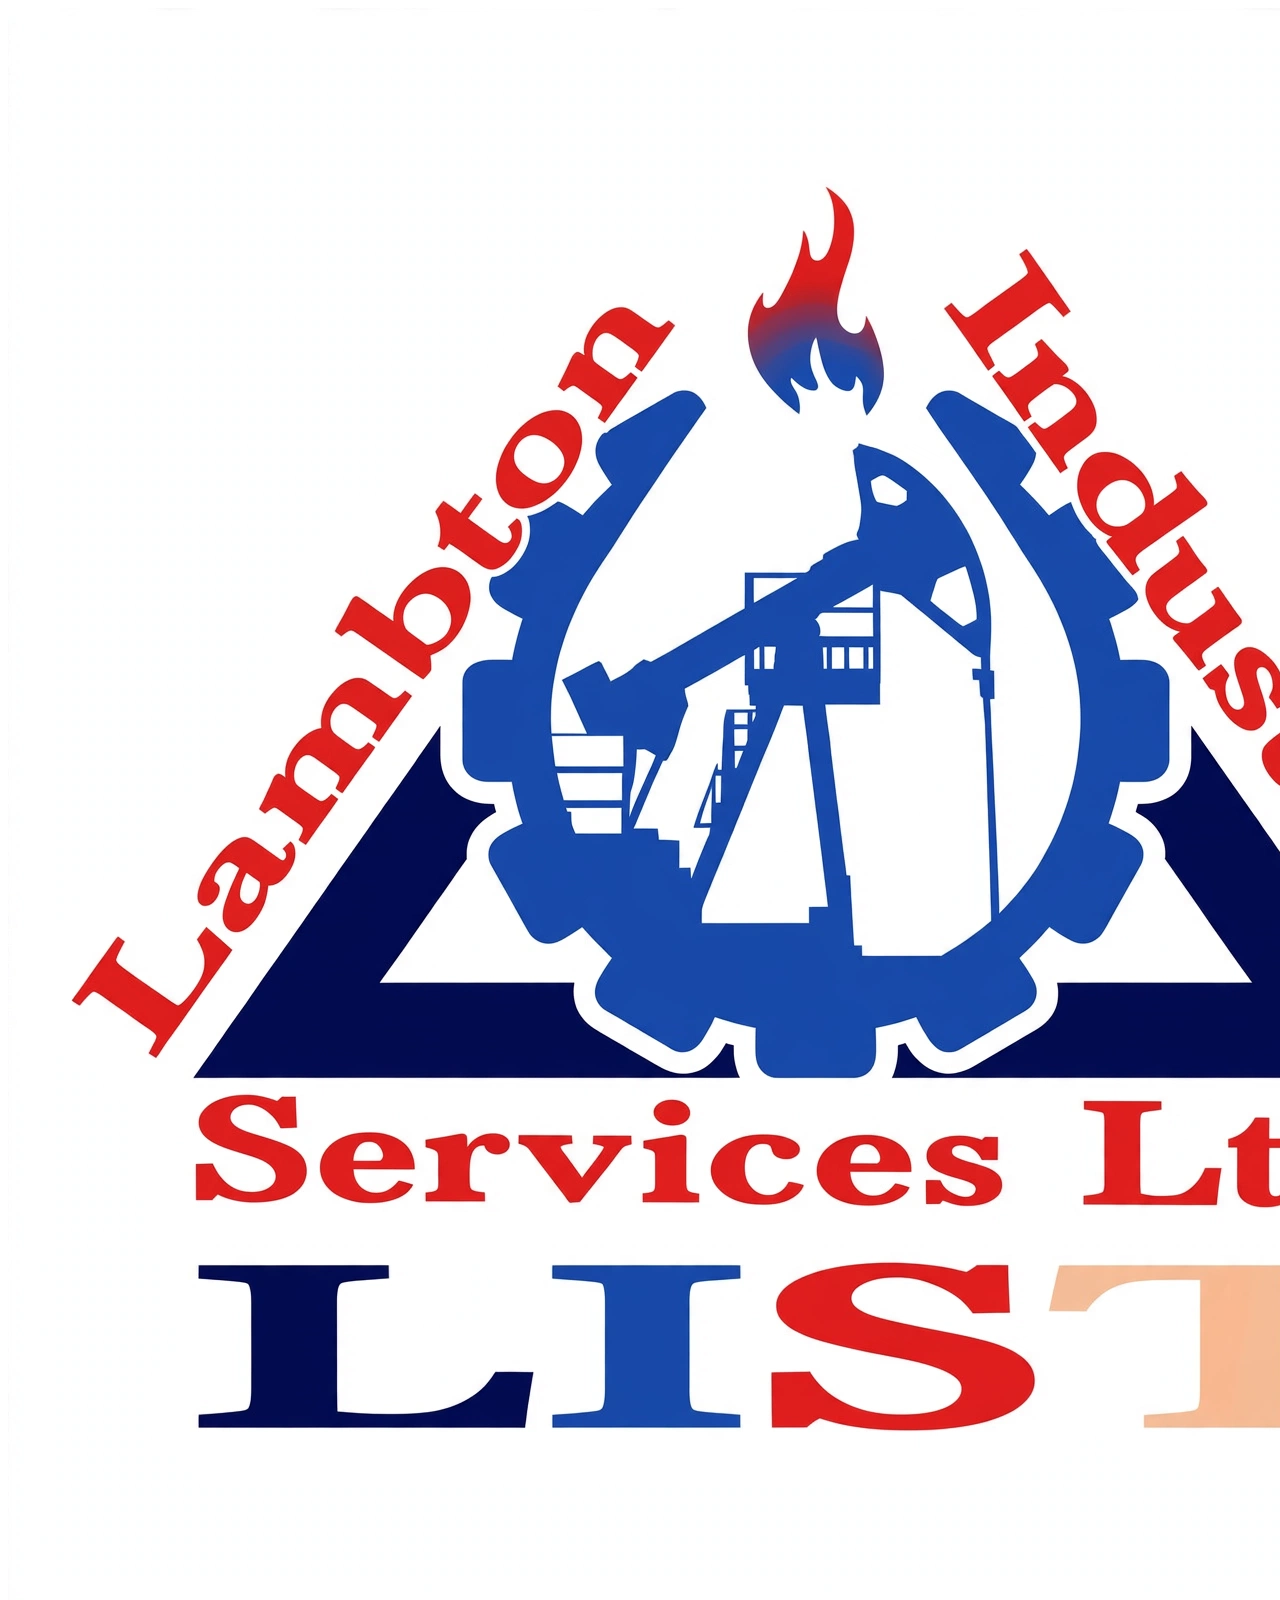
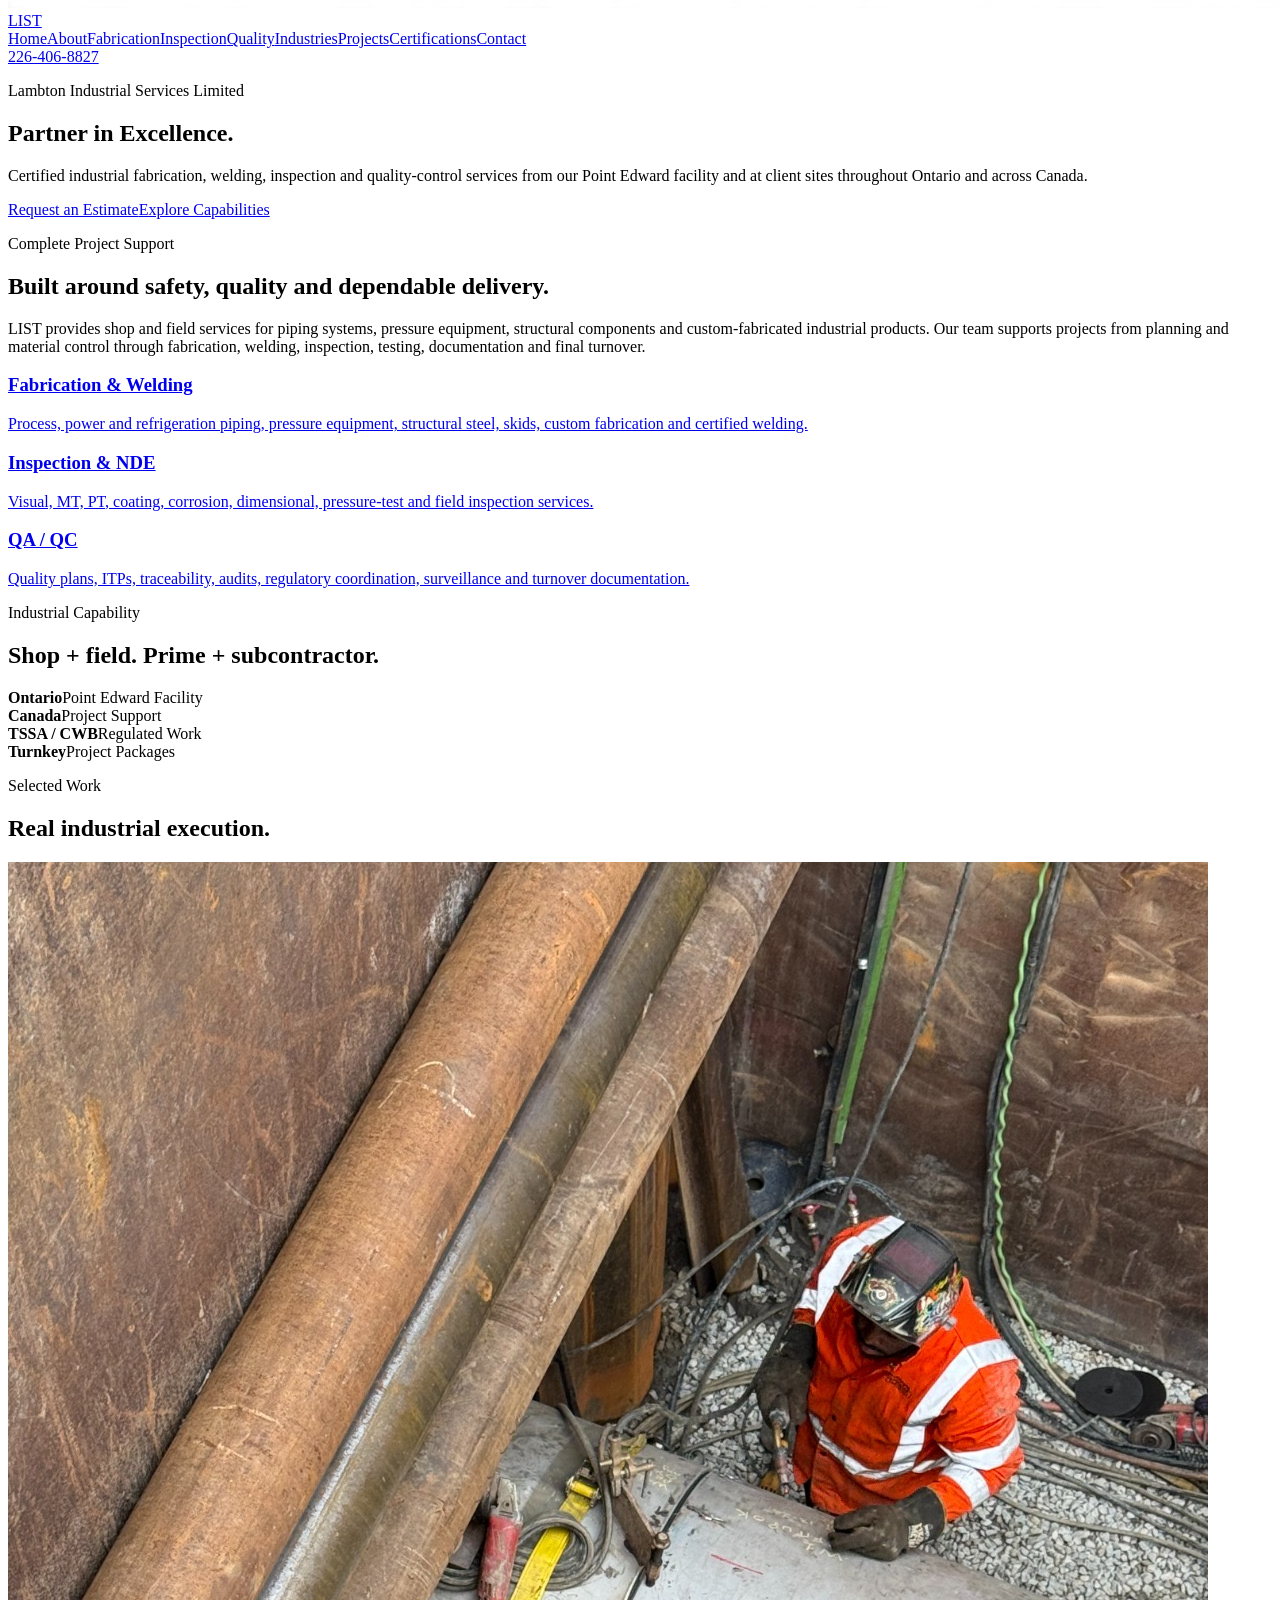
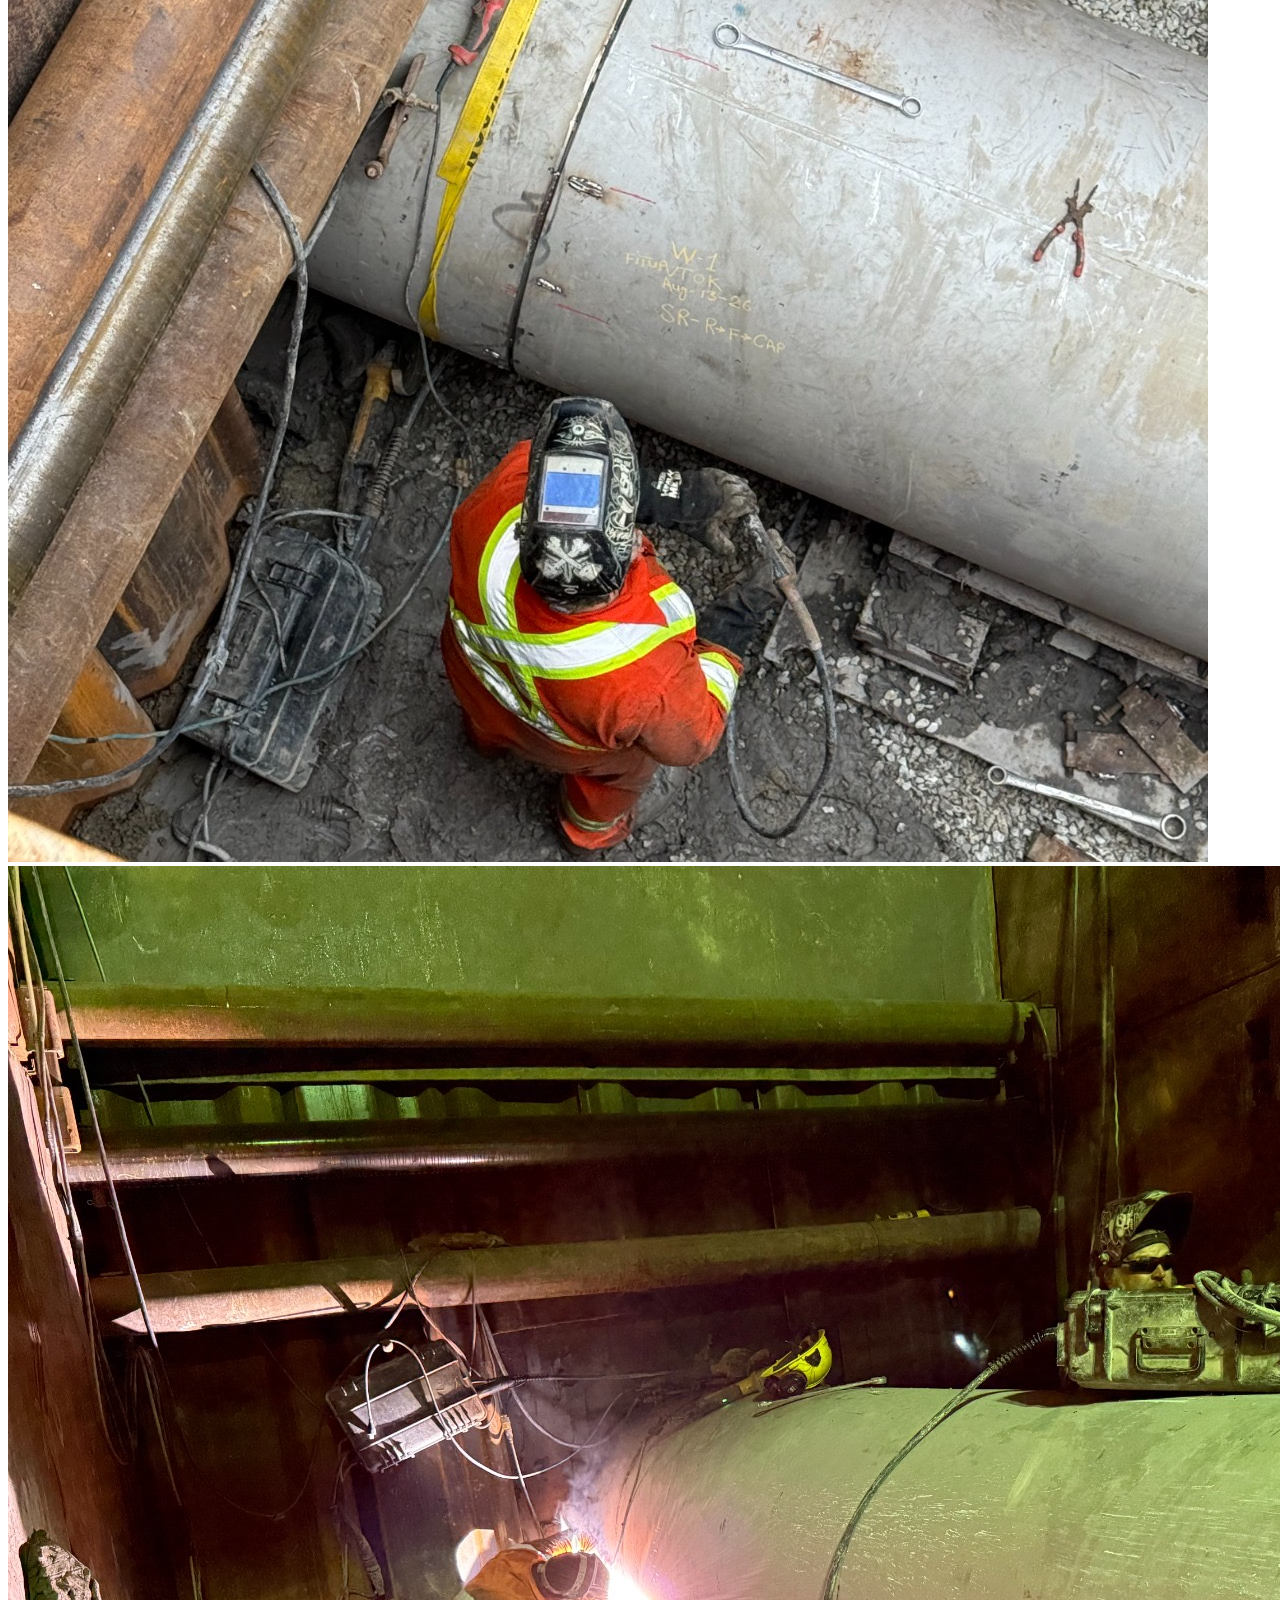
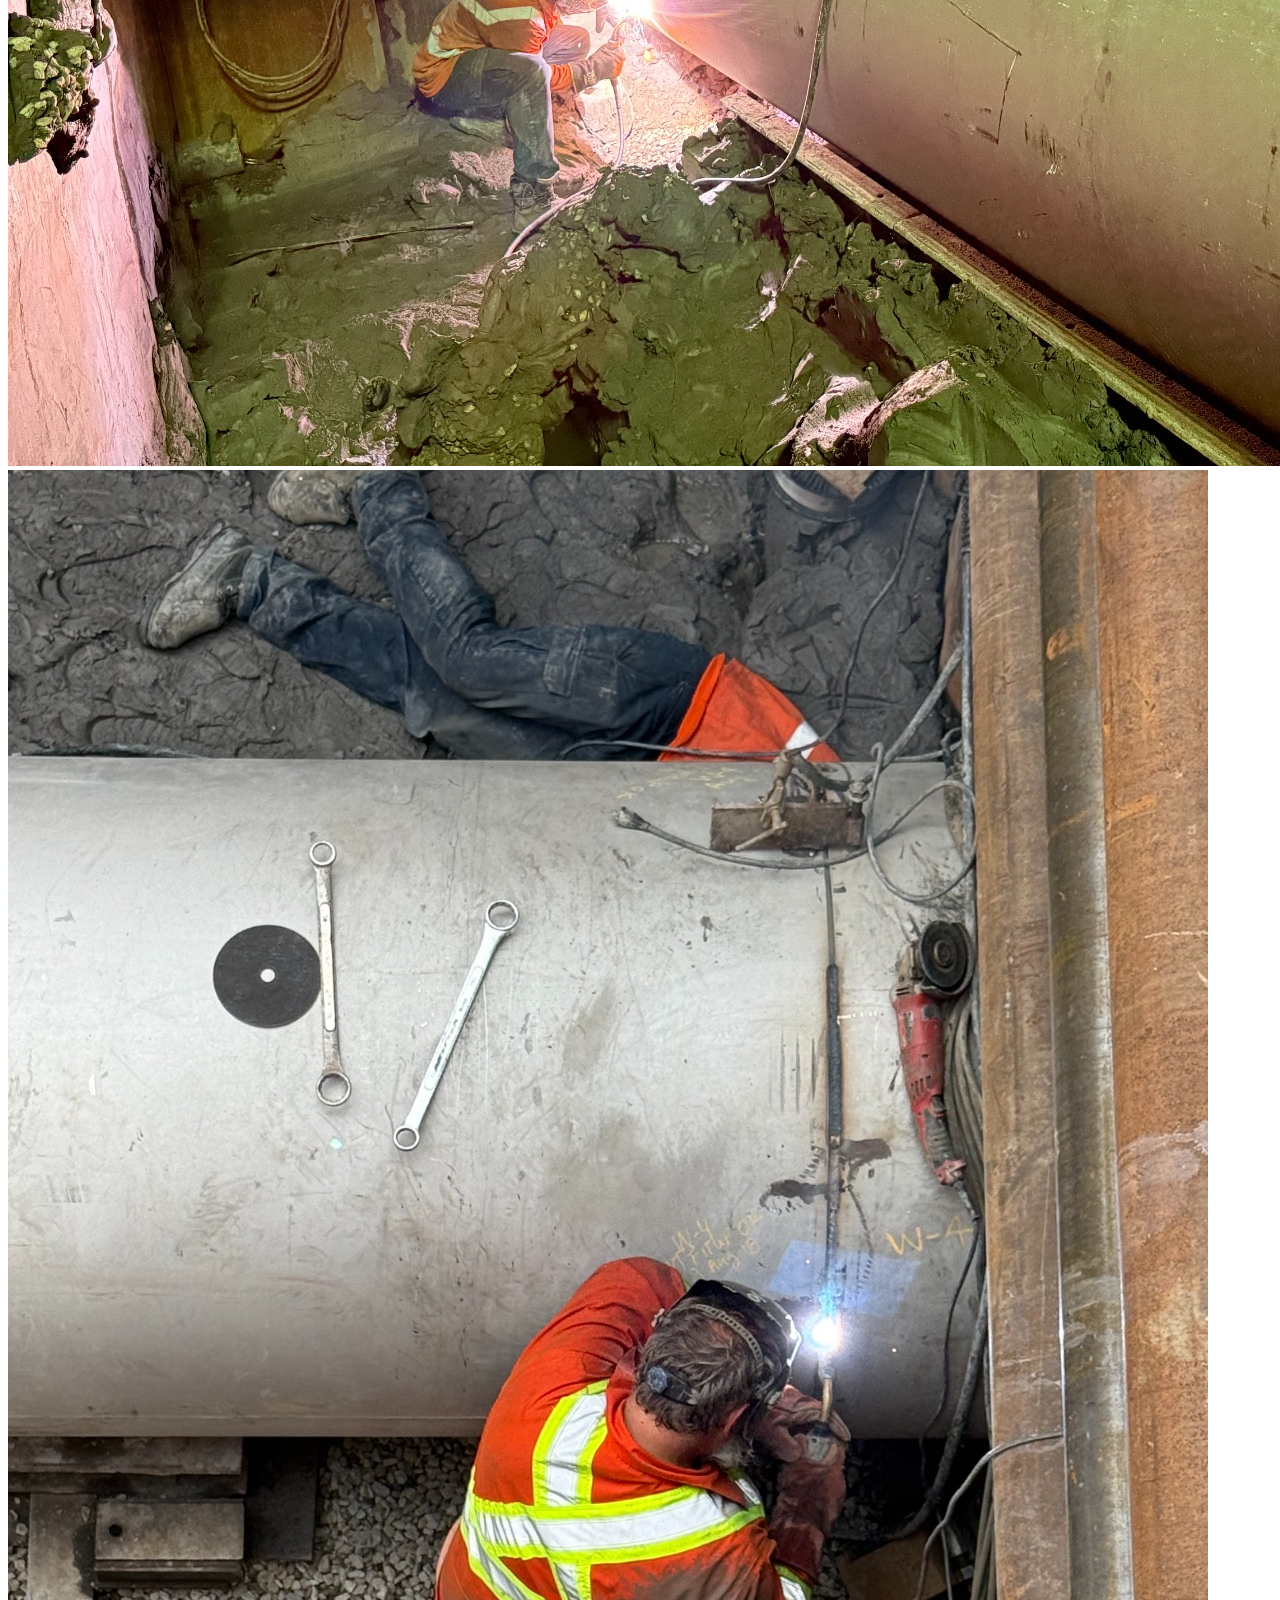
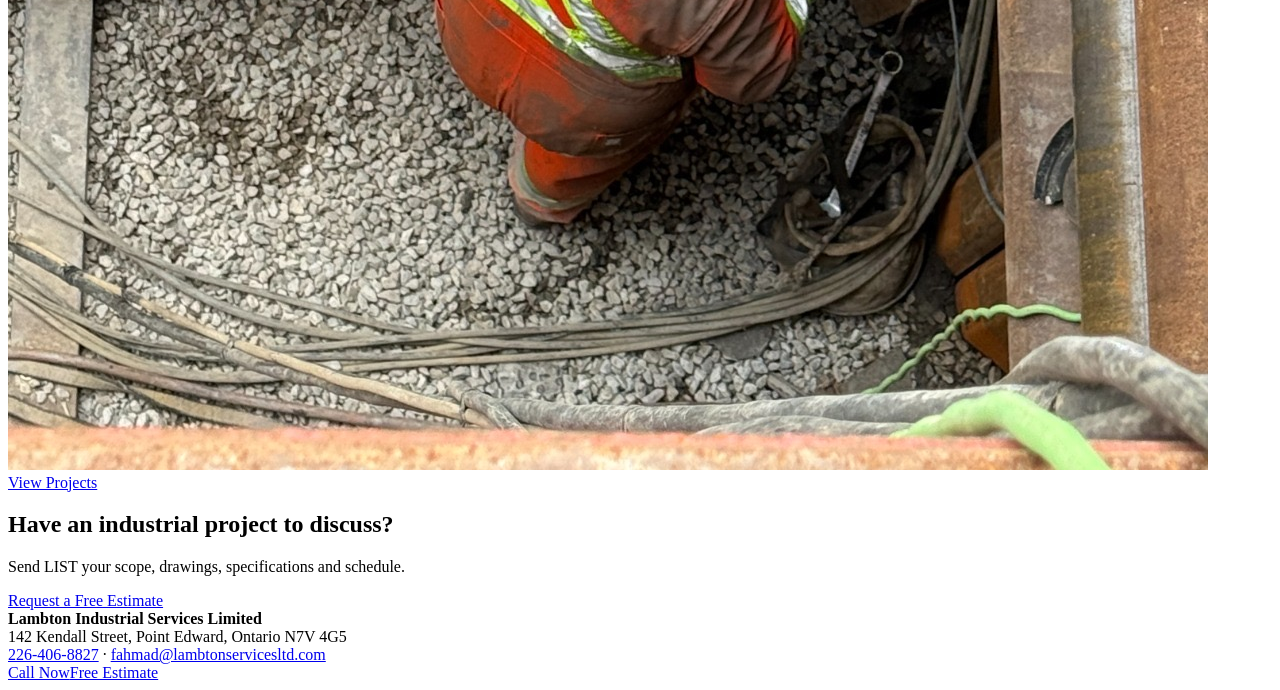
==== commit 10bab5ce: "Convert LIST website to professional 9-page site" ====
--- a/index.html
+++ b/index.html
@@ -1 +1 @@
-<!doctype html><html lang="en"><head><meta charset="utf-8"><meta name="viewport" content="width=device-width,initial-scale=1,viewport-fit=cover"><title>Lambton Industrial Services Limited | Certified Industrial Services Canada</title><meta name="description" content="LIST provides certified inspection, fabrication, construction support, piping, pressure equipment and QA/QC services across Canada."><meta name="theme-color" content="#07111f"><link rel="icon" href="788764632_1725554698727147_4965164449477250816_n.webp" type="image/webp"><style>:root{--red:#cf303b;--blue:#2e5e91;--ink:#07111f;--glass:rgba(10,28,52,.62);--line:rgba(255,255,255,.16)}*{box-sizing:border-box}html{scroll-behavior:smooth}body{margin:0;background:radial-gradient(circle at 15% 10%,#244d79 0,transparent 34%),radial-gradient(circle at 90% 35%,#6f2635 0,transparent 32%),linear-gradient(145deg,#07111f,#102844 55%,#07111f);background-attachment:fixed;color:#fff;font-family:Arial,sans-serif}img{max-width:100%;display:block}a{color:inherit}.site-header{height:76px;display:flex;align-items:center;padding:0 4vw;background:rgba(4,14,28,.64);backdrop-filter:blur(18px);-webkit-backdrop-filter:blur(18px);border-bottom:1px solid var(--line);position:sticky;top:0;z-index:20}.brand-logo{width:52px;height:52px;object-fit:cover;border-radius:11px}.actions{margin-left:auto;display:flex;gap:10px}.actions a,.btn{padding:13px 18px;border:1px solid var(--line);border-radius:999px;text-decoration:none;font-weight:800;text-transform:uppercase;font-size:.8rem}.actions a:last-child,.btn.primary{background:linear-gradient(135deg,#b72734,#e4434e);border:0}.hero{padding:100px 5vw 85px;background:rgba(5,18,35,.28);backdrop-filter:blur(5px)}.hero .inner{max-width:1380px;margin:auto}.hero h1{font-size:clamp(3rem,9vw,7rem);max-width:1100px;margin:0 0 22px;line-height:.94;text-transform:uppercase}.hero h1 span{color:#9ab9dc}.hero p{max-width:800px;color:#d7e0ea;line-height:1.75;font-size:1.05rem}.pad{padding:72px 5vw}.inner{max-width:1380px;margin:auto}.glass{background:var(--glass);backdrop-filter:blur(16px);-webkit-backdrop-filter:blur(16px);border-top:1px solid var(--line);border-bottom:1px solid var(--line)}.section-head{margin-bottom:34px}.section-head h2{font-size:clamp(2.4rem,5vw,4.8rem);margin:0;text-transform:uppercase;line-height:1}.section-head p,.muted{color:#bdc9d7;line-height:1.7}.service-grid,.license-grid{display:grid;grid-template-columns:repeat(3,1fr);gap:14px}.card{padding:25px;border:1px solid var(--line);border-radius:20px;background:rgba(17,43,76,.48);backdrop-filter:blur(12px)}.card p{color:#c6d0dc;line-height:1.6}.work-grid{display:grid;grid-template-columns:repeat(12,1fr);grid-auto-rows:220px;gap:12px}.work-photo{position:relative;overflow:hidden;border-radius:20px;border:1px solid var(--line);background:rgba(255,255,255,.06);margin:0}.work-photo img{width:100%;height:100%;object-fit:cover;transition:.35s}.work-photo:hover img{transform:scale(1.035)}.work-photo:after{content:'';position:absolute;inset:45% 0 0;background:linear-gradient(transparent,rgba(2,9,19,.88))}.work-photo b{position:absolute;left:18px;bottom:15px;z-index:2;text-transform:uppercase;font-size:.78rem}.wide{grid-column:span 7;grid-row:span 2}.tall{grid-column:span 5;grid-row:span 2}.third{grid-column:span 4}.cert-grid{display:grid;grid-template-columns:repeat(5,1fr);gap:14px}.cert-card{min-height:185px;padding:16px;border-radius:20px;background:rgba(255,255,255,.94);display:flex;align-items:center;justify-content:center;overflow:hidden}.cert-card img{width:100%;height:145px;object-fit:contain}.estimate-wrap{display:grid;grid-template-columns:.8fr 1.2fr;gap:22px;align-items:start}.contact-panel,.quote-form{padding:28px;border:1px solid var(--line);border-radius:24px;background:rgba(7,25,49,.58);backdrop-filter:blur(16px)}.contact-panel h3{font-size:2rem;margin-top:0}.contact-panel a{text-decoration:none}.quote-form{display:grid;grid-template-columns:1fr 1fr;gap:14px}.field{display:grid;gap:7px}.field.full{grid-column:1/-1}.field label{font-size:.78rem;text-transform:uppercase;font-weight:800;color:#d7e1ed}.field input,.field select,.field textarea{width:100%;border:1px solid var(--line);border-radius:12px;background:rgba(255,255,255,.09);color:#fff;padding:14px;font:inherit;outline:none}.field select option{color:#111}.field textarea{min-height:130px;resize:vertical}.quote-form button{grid-column:1/-1;padding:16px;border:0;border-radius:14px;background:linear-gradient(135deg,#b72734,#e4434e);color:#fff;font-weight:900;text-transform:uppercase;font-size:1rem}.privacy{grid-column:1/-1;color:#aebdcd;font-size:.78rem;line-height:1.5}.mobile-bar{display:none}@media(max-width:800px){.actions a:first-child{display:none}.hero{padding-top:72px}.service-grid,.license-grid,.estimate-wrap{grid-template-columns:1fr}.work-grid{grid-template-columns:1fr 1fr;grid-auto-rows:180px}.work-photo,.wide,.tall,.third{grid-column:span 1;grid-row:span 1}.wide{grid-column:1/-1;height:250px}.cert-grid{grid-template-columns:1fr 1fr;gap:10px}.cert-card{min-height:140px;padding:10px}.cert-card img{height:115px}.quote-form{grid-template-columns:1fr}.field,.field.full{grid-column:1}.pad{padding:58px 5vw}.mobile-bar{display:grid;grid-template-columns:1fr 1fr;position:fixed;bottom:0;left:0;right:0;height:64px;z-index:30}.mobile-bar a{display:grid;place-items:center;text-decoration:none;font-weight:900;text-transform:uppercase}.mobile-bar a:first-child{background:#fff;color:#17243a}.mobile-bar a:last-child{background:var(--red);color:#fff}body{padding-bottom:64px}}</style></head><body><header class="site-header"><a href="#top"><img class="brand-logo" src="788764632_1725554698727147_4965164449477250816_n.webp" alt="LIST logo"></a><div class="actions"><a href="tel:+12264028827">Call Now</a><a href="#estimate">Request Estimate</a></div></header><main id="top"><section class="hero"><div class="inner"><h1>Built to Meet <span>Our Clients’ Needs.</span></h1><p>Lambton Industrial Services Limited (LIST) is a certified and trusted industrial service provider specializing in inspection, fabrication and construction support across Canada’s major industries.</p><a class="btn primary" href="#estimate">Discuss Your Project</a></div></section><section class="pad glass"><div class="inner"><div class="section-head"><h2>Industrial experience built around quality.</h2></div><p class="muted">LIST specializes in inspection, fabrication, and construction support across oil & gas, chemical processing, potash mining, pulp & paper, and power generation. Our reputation is founded on safety, quality craftsmanship, and technical excellence.</p></div></section><section class="pad"><div class="inner"><div class="section-head"><h2>Capabilities</h2><p>Complete industrial project support.</p></div><div class="service-grid"><div class="card"><h3>Piping Fabrication</h3><p>Shop and field fabrication, installation and modification for carbon, stainless and alloy systems.</p></div><div class="card"><h3>Boilers & Pressure Vessels</h3><p>Construction and repair support for regulated pressure equipment.</p></div><div class="card"><h3>Structural Steel</h3><p>Refurbishment, supports and field installation.</p></div><div class="card"><h3>Equipment & Rigging</h3><p>Equipment setting, alignment and rigging.</p></div><div class="card"><h3>Coating & Surface Prep</h3><p>Blasting, coating and painting support.</p></div><div class="card"><h3>QA / QC & Inspection</h3><p>ITPs, weld mapping, NDE coordination, testing and turnover packages.</p></div></div></div></section><section class="pad glass" id="projects"><div class="inner"><div class="section-head"><h2>Our Work</h2><p>Real LIST fabrication, welding and field-service work.</p></div><div class="work-grid"><figure class="work-photo wide"><img src="4e84828f-83c8-4673-a4b7-c681f0cec6f3.jpeg" alt="LIST industrial fabrication" loading="lazy"><b>Industrial Fabrication</b></figure><figure class="work-photo tall"><img src="80438e03-cdde-480b-a2ee-2a852cf902ae.jpeg" alt="LIST pressure piping" loading="lazy"><b>Pressure Piping</b></figure><figure class="work-photo third"><img src="3ad312a8-1b25-4d3b-a59f-de8ae9e1baa7.jpeg" alt="LIST field pipe welding" loading="lazy"><b>Field Pipe Welding</b></figure><figure class="work-photo third"><img src="e630011b-4c74-4d68-81c8-f621c1ecfd79.jpeg" alt="LIST project support" loading="lazy"><b>Project Support</b></figure><figure class="work-photo third"><img src="de0dc79b-879a-49d2-8177-4aa15c1dc06b.jpeg" alt="LIST field execution" loading="lazy"><b>Field Execution</b></figure><figure class="work-photo third"><img src="0d9e6e4a-74ad-449c-8456-c4880a9de478.jpeg" alt="LIST shop fabrication" loading="lazy"><b>Shop Fabrication</b></figure><figure class="work-photo third"><img src="8597f73b-a5d3-4ce2-968b-68d837f368c5.jpeg" alt="LIST field services" loading="lazy"><b>Field Services</b></figure><figure class="work-photo third"><img src="0196362a-54c9-4efc-9b64-8c2eb864255a.jpeg" alt="LIST fabrication detail" loading="lazy"><b>Fabrication Detail</b></figure><figure class="work-photo third"><img src="1775fb02-3b9f-453b-9a69-171419b8e5b9.jpeg" alt="LIST project detail" loading="lazy"><b>Project Detail</b></figure><figure class="work-photo third"><img src="291c0b97-eaa6-4c9b-8801-60b2bb8e45fd.jpeg" alt="LIST industrial work" loading="lazy"><b>Industrial Work</b></figure><figure class="work-photo third"><img src="485b9382-42b7-47e2-8a14-3050bd2befb2.jpeg" alt="LIST site support" loading="lazy"><b>Site Support</b></figure><figure class="work-photo third"><img src="60c77556-2ef0-490c-bbce-899595142047.jpeg" alt="LIST shop capability" loading="lazy"><b>Shop Capability</b></figure></div></div></section><section class="pad"><div class="inner"><div class="section-head"><h2>Certifications & Licensing</h2></div><div class="license-grid"><div class="card"><h3>ASME B31.3</h3><p>Process Piping</p></div><div class="card"><h3>ASME B31.1</h3><p>Power Piping</p></div><div class="card"><h3>CSA B52</h3><p>Refrigeration Piping</p></div><div class="card"><h3>CSA B51</h3><p>Boiler & Pressure Vessel</p></div></div></div></section><section class="pad glass" id="certifications"><div class="inner"><div class="section-head"><h2>Certifications • Memberships • Industry Affiliations</h2><p>Each credential displayed individually.</p></div><div class="cert-grid"><div class="cert-card"><img src="edbd8232-09d9-41d3-bc83-8ccc281d588f.jpeg" alt="Sarnia Lambton Chamber of Commerce"></div><div class="cert-card"><img src="8846a5e9-391a-47e8-b490-3316a407b821.jpeg" alt="Sarnia Construction Association"></div><div class="cert-card"><img src="79cb28c9-e6ba-4571-88e1-00dff9190d2d.jpeg" alt="WSIB Ontario"></div><div class="cert-card"><img src="03e31565-37f3-46a8-8403-bc5de7c11ddc.jpeg" alt="TSSA"></div><div class="cert-card"><img src="2f510f31-3a39-4caf-b721-bc5badee97ef.jpeg" alt="UA Local 663"></div><div class="cert-card"><img src="98cbca3f-d1b5-4f68-9931-bb16b30fc598.jpeg" alt="Sarnia Lambton Industrial Alliance"></div><div class="cert-card"><img src="a8f23e10-2c92-431d-8910-a1a41f849400.jpeg" alt="SAP Ariba"></div><div class="cert-card"><img src="2dc0c131-1aeb-4cd7-8359-332da5abe7fe.jpeg" alt="CWB Certification CSA W178.1"></div><div class="cert-card"><img src="196194c6-e721-41a5-9ac4-5f89968d230b.jpeg" alt="LIST certification document"></div></div></div></section><section class="pad" id="estimate"><div class="inner"><div class="section-head"><h2>Request a Free Estimate</h2><p>Send LIST your project information, requirements and schedule.</p></div><div class="estimate-wrap"><aside class="contact-panel"><h3>Talk to our team.</h3><p class="muted">For fabrication, field services, inspection, QA/QC, shutdown support and industrial project requirements.</p><p><strong>Phone</strong><br><a href="tel:+12264028827">226-402-8827</a></p><p><strong>Email</strong><br><a href="mailto:fahmad@lambtonservicesltd.com">fahmad@lambtonservicesltd.com</a></p><p><strong>Facility</strong><br>142 Kendall St.<br>Point Edward, Ontario N7V 4G5</p></aside><form class="quote-form" name="lambton-quote" method="POST" action="/?submitted=1#estimate" data-netlify="true" data-netlify-honeypot="bot-field" enctype="multipart/form-data"><input type="hidden" name="form-name" value="lambton-quote"><p style="position:absolute;overflow:hidden;clip:rect(0 0 0 0);height:1px;width:1px;margin:-1px"><label>Leave blank <input name="bot-field"></label></p><div class="field"><label>Contact Name *</label><input name="contact-name" required></div><div class="field"><label>Company *</label><input name="company" required></div><div class="field"><label>Email *</label><input type="email" name="email" required></div><div class="field"><label>Phone *</label><input type="tel" name="phone" required></div><div class="field"><label>Project Name / Location</label><input name="project-location"></div><div class="field"><label>Service Required</label><select name="service"><option>Piping Fabrication</option><option>Welding</option><option>Inspection / NDE</option><option>QA / QC</option><option>Pressure Equipment</option><option>Structural / Construction Support</option><option>Other</option></select></div><div class="field full"><label>Project / Work Description *</label><textarea name="work-description" required></textarea></div><div class="field"><label>Requested Schedule</label><input name="schedule"></div><div class="field"><label>Codes / Standards</label><input name="codes-standards" placeholder="e.g. ASME B31.3, CSA B51"></div><div class="field full"><label>Drawings / RFQ / Specifications</label><input type="file" name="project-file" accept=".pdf,.doc,.docx,.xls,.xlsx,.jpg,.jpeg,.png,.zip"></div><p class="privacy">Project information and documents submitted through this form are intended for LIST estimating and project-review purposes.</p><button type="submit">Send Estimate Request</button></form></div></div></section></main><div class="mobile-bar"><a href="tel:+12264028827">Call Now</a><a href="#estimate">Free Estimate</a></div></body></html>+<!doctype html><html lang="en"><head><meta charset="utf-8"><meta name="viewport" content="width=device-width,initial-scale=1"><title>Lambton Industrial Services Limited | Partner in Excellence</title><meta name="description" content="Certified industrial fabrication, welding, inspection and quality-control services across Ontario and Canada."><link rel="icon" href="788764632_1725554698727147_4965164449477250816_n.webp"><link rel="stylesheet" href="style.css"></head><body><header><a class="brand" href="index.html"><img src="788764632_1725554698727147_4965164449477250816_n.webp" alt="LIST"><span>LIST</span></a><nav><a class="active" href="index.html">Home</a><a href="about.html">About</a><a href="fabrication.html">Fabrication</a><a href="inspection.html">Inspection</a><a href="quality.html">Quality</a><a href="industries.html">Industries</a><a href="projects.html">Projects</a><a href="certifications.html">Certifications</a><a href="contact.html">Contact</a></nav><a class="call" href="tel:+12264068827">226-406-8827</a></header><main><section class="hero"><div class="wrap"><p class="eyebrow">Lambton Industrial Services Limited</p><h1>Partner in <span>Excellence.</span></h1><p class="lead">Certified industrial fabrication, welding, inspection and quality-control services from our Point Edward facility and at client sites throughout Ontario and across Canada.</p><div class="buttons"><a class="btn primary" href="contact.html">Request an Estimate</a><a class="btn" href="fabrication.html">Explore Capabilities</a></div></div></section><section class="section glass"><div class="wrap"><p class="eyebrow">Complete Project Support</p><h2>Built around safety, quality and dependable delivery.</h2><p class="intro">LIST provides shop and field services for piping systems, pressure equipment, structural components and custom-fabricated industrial products. Our team supports projects from planning and material control through fabrication, welding, inspection, testing, documentation and final turnover.</p><div class="cards"><a class="card" href="fabrication.html"><h3>Fabrication & Welding</h3><p>Process, power and refrigeration piping, pressure equipment, structural steel, skids, custom fabrication and certified welding.</p></a><a class="card" href="inspection.html"><h3>Inspection & NDE</h3><p>Visual, MT, PT, coating, corrosion, dimensional, pressure-test and field inspection services.</p></a><a class="card" href="quality.html"><h3>QA / QC</h3><p>Quality plans, ITPs, traceability, audits, regulatory coordination, surveillance and turnover documentation.</p></a></div></div></section><section class="section"><div class="wrap"><p class="eyebrow">Industrial Capability</p><h2>Shop + field. Prime + subcontractor.</h2><div class="stats"><div><strong>Ontario</strong><span>Point Edward Facility</span></div><div><strong>Canada</strong><span>Project Support</span></div><div><strong>TSSA / CWB</strong><span>Regulated Work</span></div><div><strong>Turnkey</strong><span>Project Packages</span></div></div></div></section><section class="section glass"><div class="wrap"><p class="eyebrow">Selected Work</p><h2>Real industrial execution.</h2><div class="gallery"><img src="4e84828f-83c8-4673-a4b7-c681f0cec6f3.jpeg" alt="LIST industrial fabrication"><img src="80438e03-cdde-480b-a2ee-2a852cf902ae.jpeg" alt="LIST pressure piping"><img src="3ad312a8-1b25-4d3b-a59f-de8ae9e1baa7.jpeg" alt="LIST field welding"></div><div class="buttons"><a class="btn" href="projects.html">View Projects</a></div></div></section><section class="cta"><div class="wrap"><h2>Have an industrial project to discuss?</h2><p>Send LIST your scope, drawings, specifications and schedule.</p><a class="btn primary" href="contact.html">Request a Free Estimate</a></div></section></main><footer><div><strong>Lambton Industrial Services Limited</strong><br>142 Kendall Street, Point Edward, Ontario N7V 4G5</div><div><a href="tel:+12264068827">226-406-8827</a> · <a href="mailto:fahmad@lambtonservicesltd.com">fahmad@lambtonservicesltd.com</a></div></footer><div class="mobile"><a href="tel:+12264068827">Call Now</a><a href="contact.html">Free Estimate</a></div></body></html>
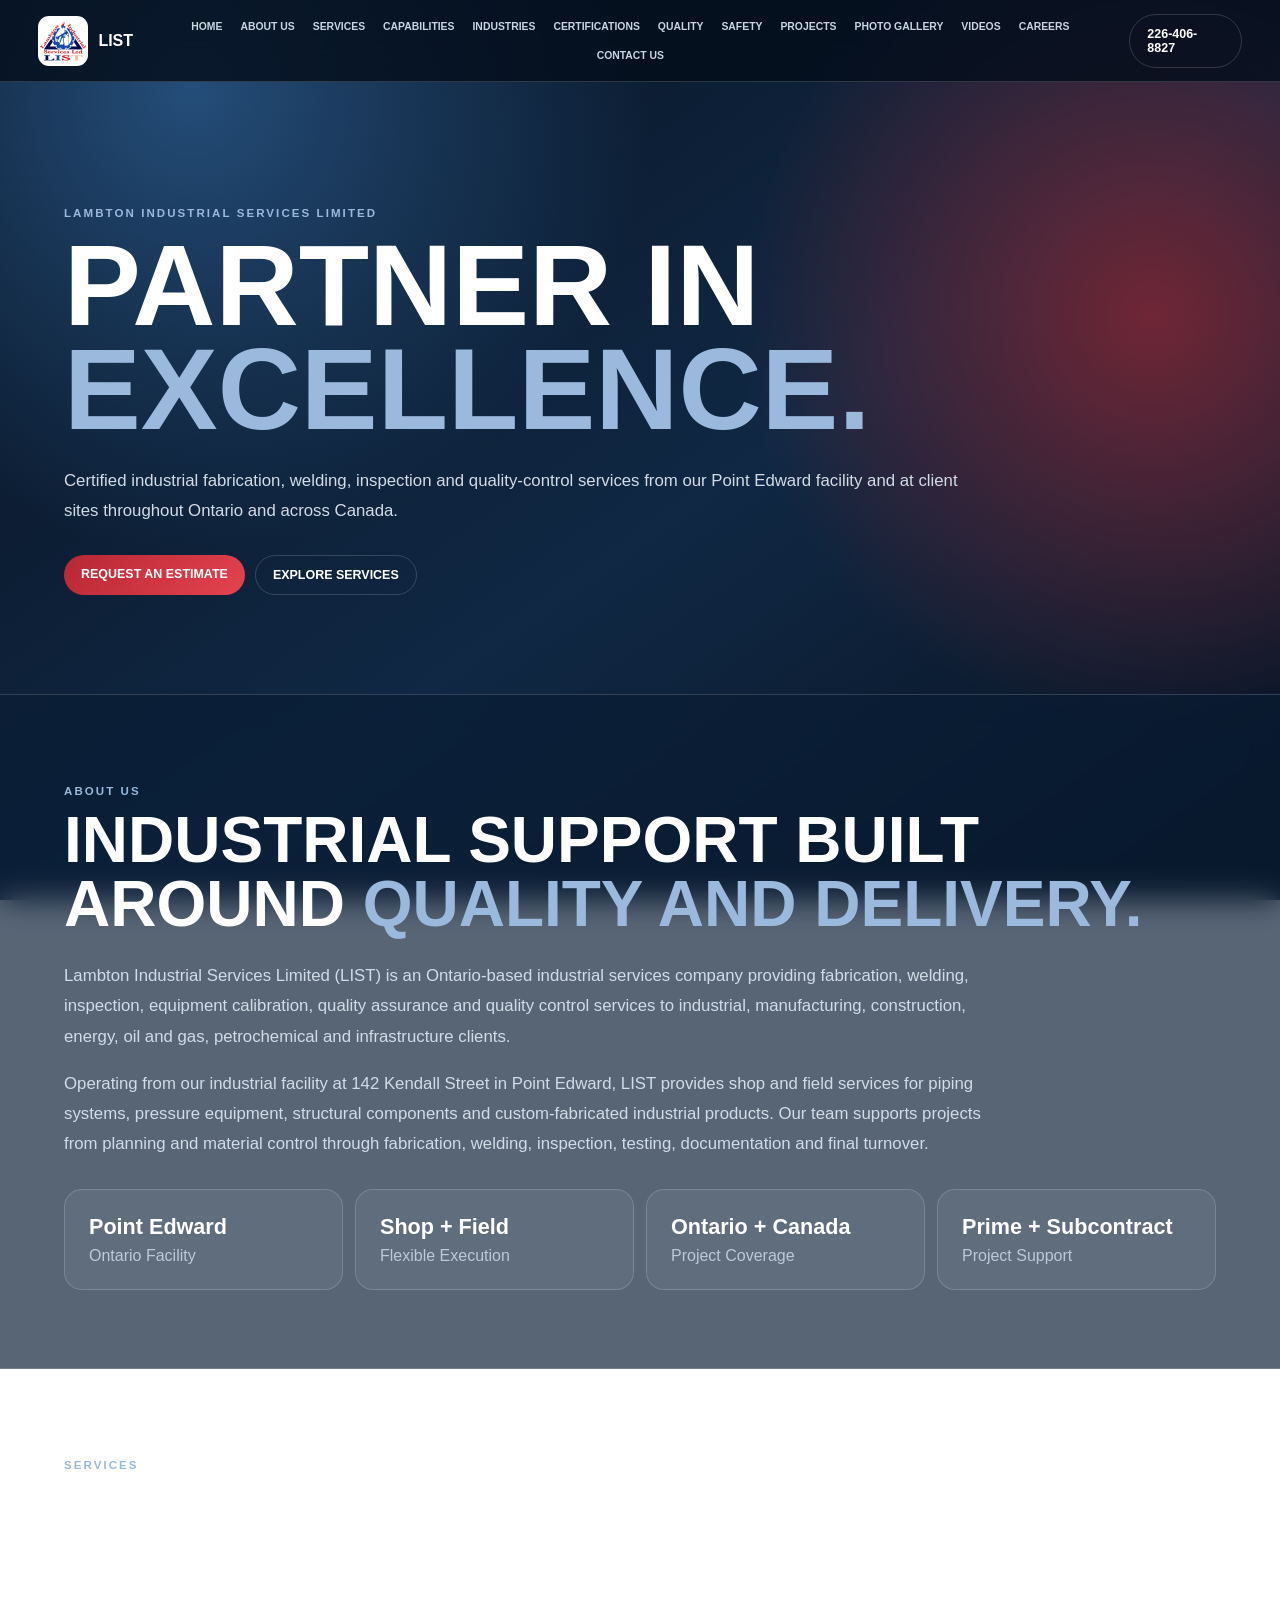
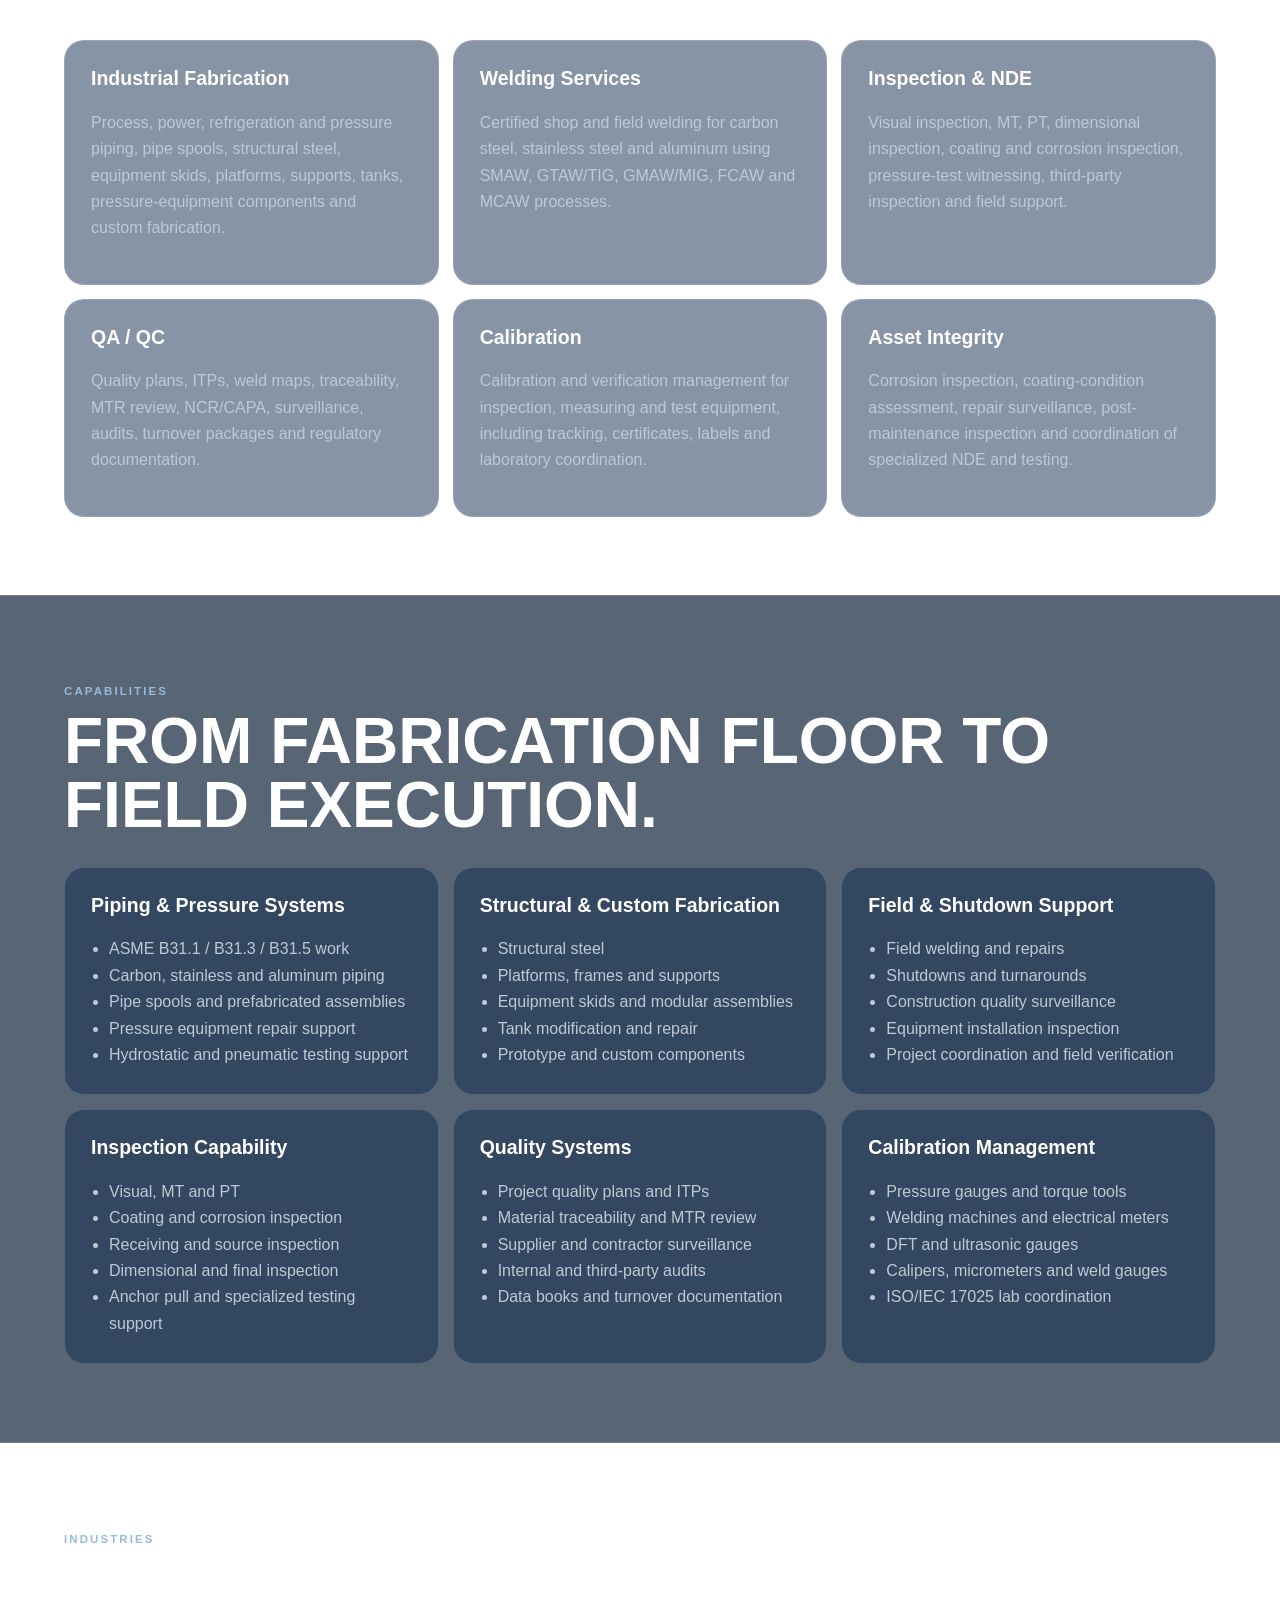
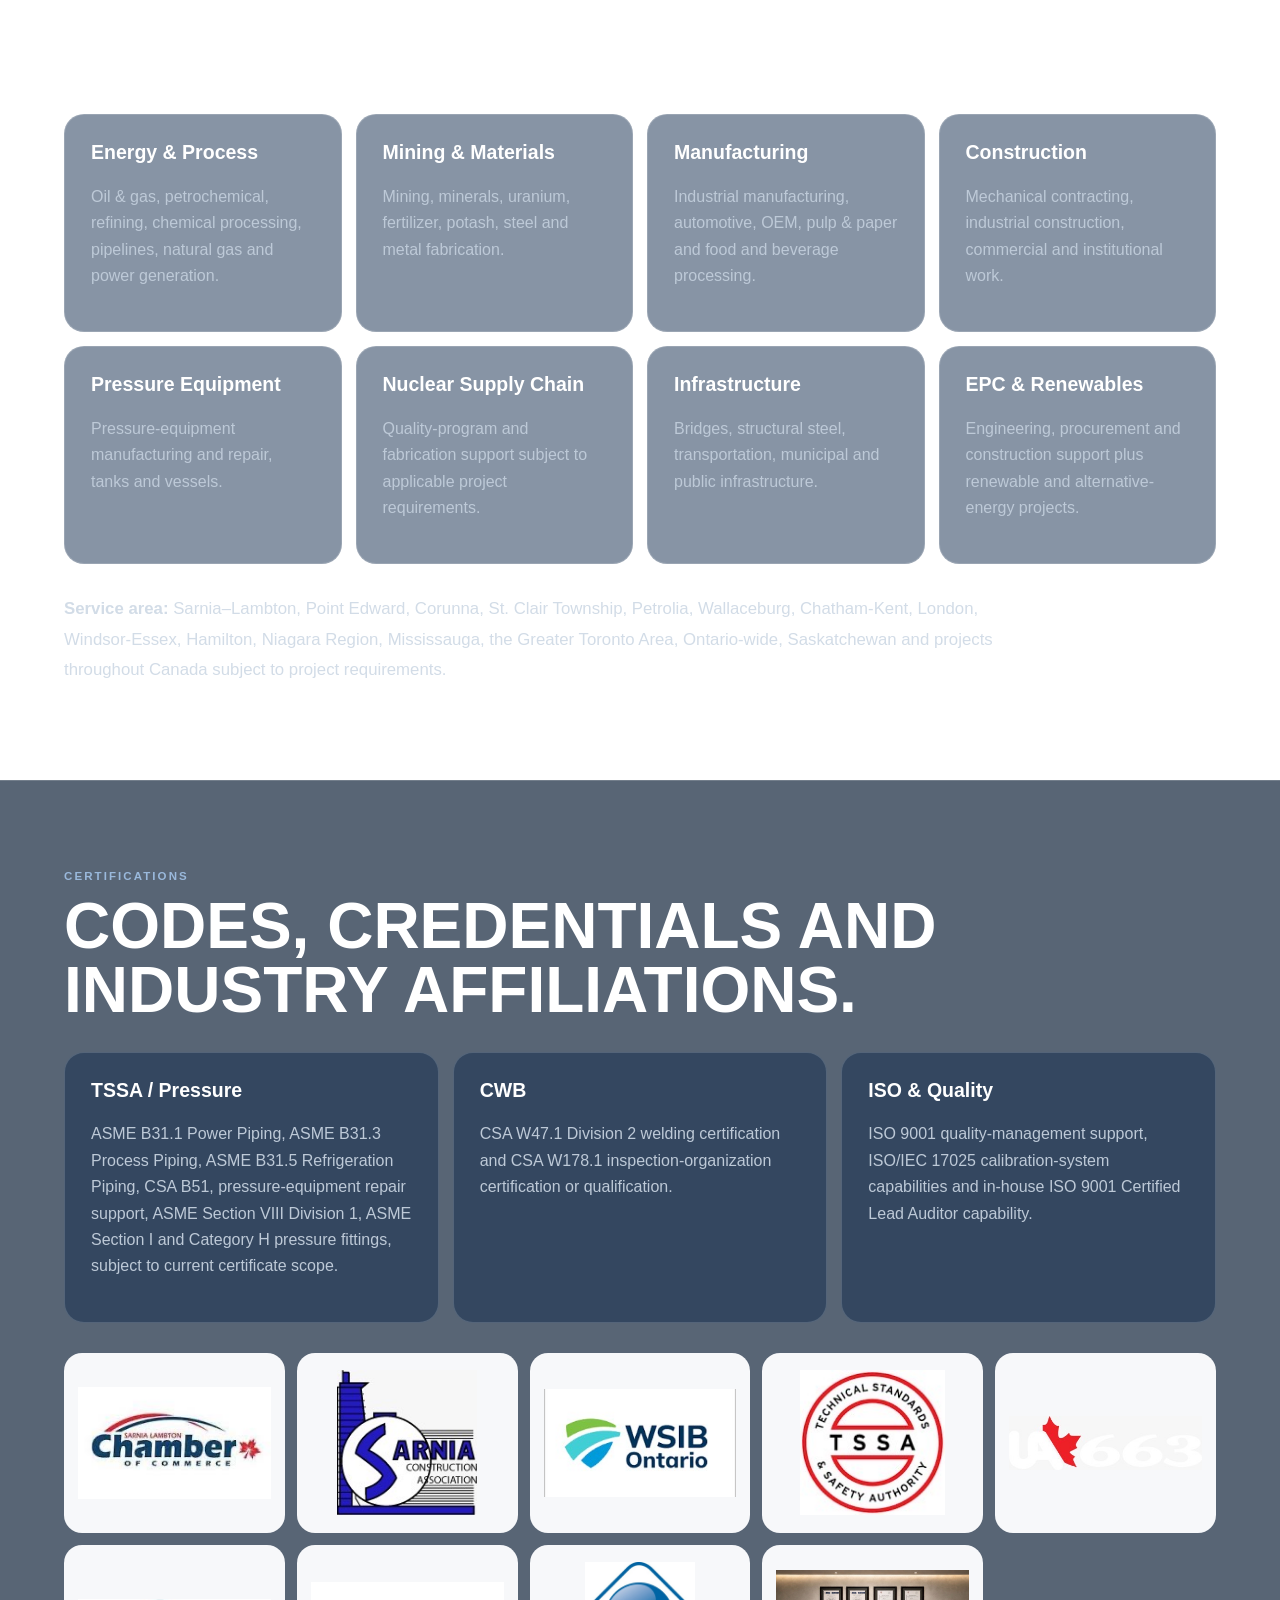
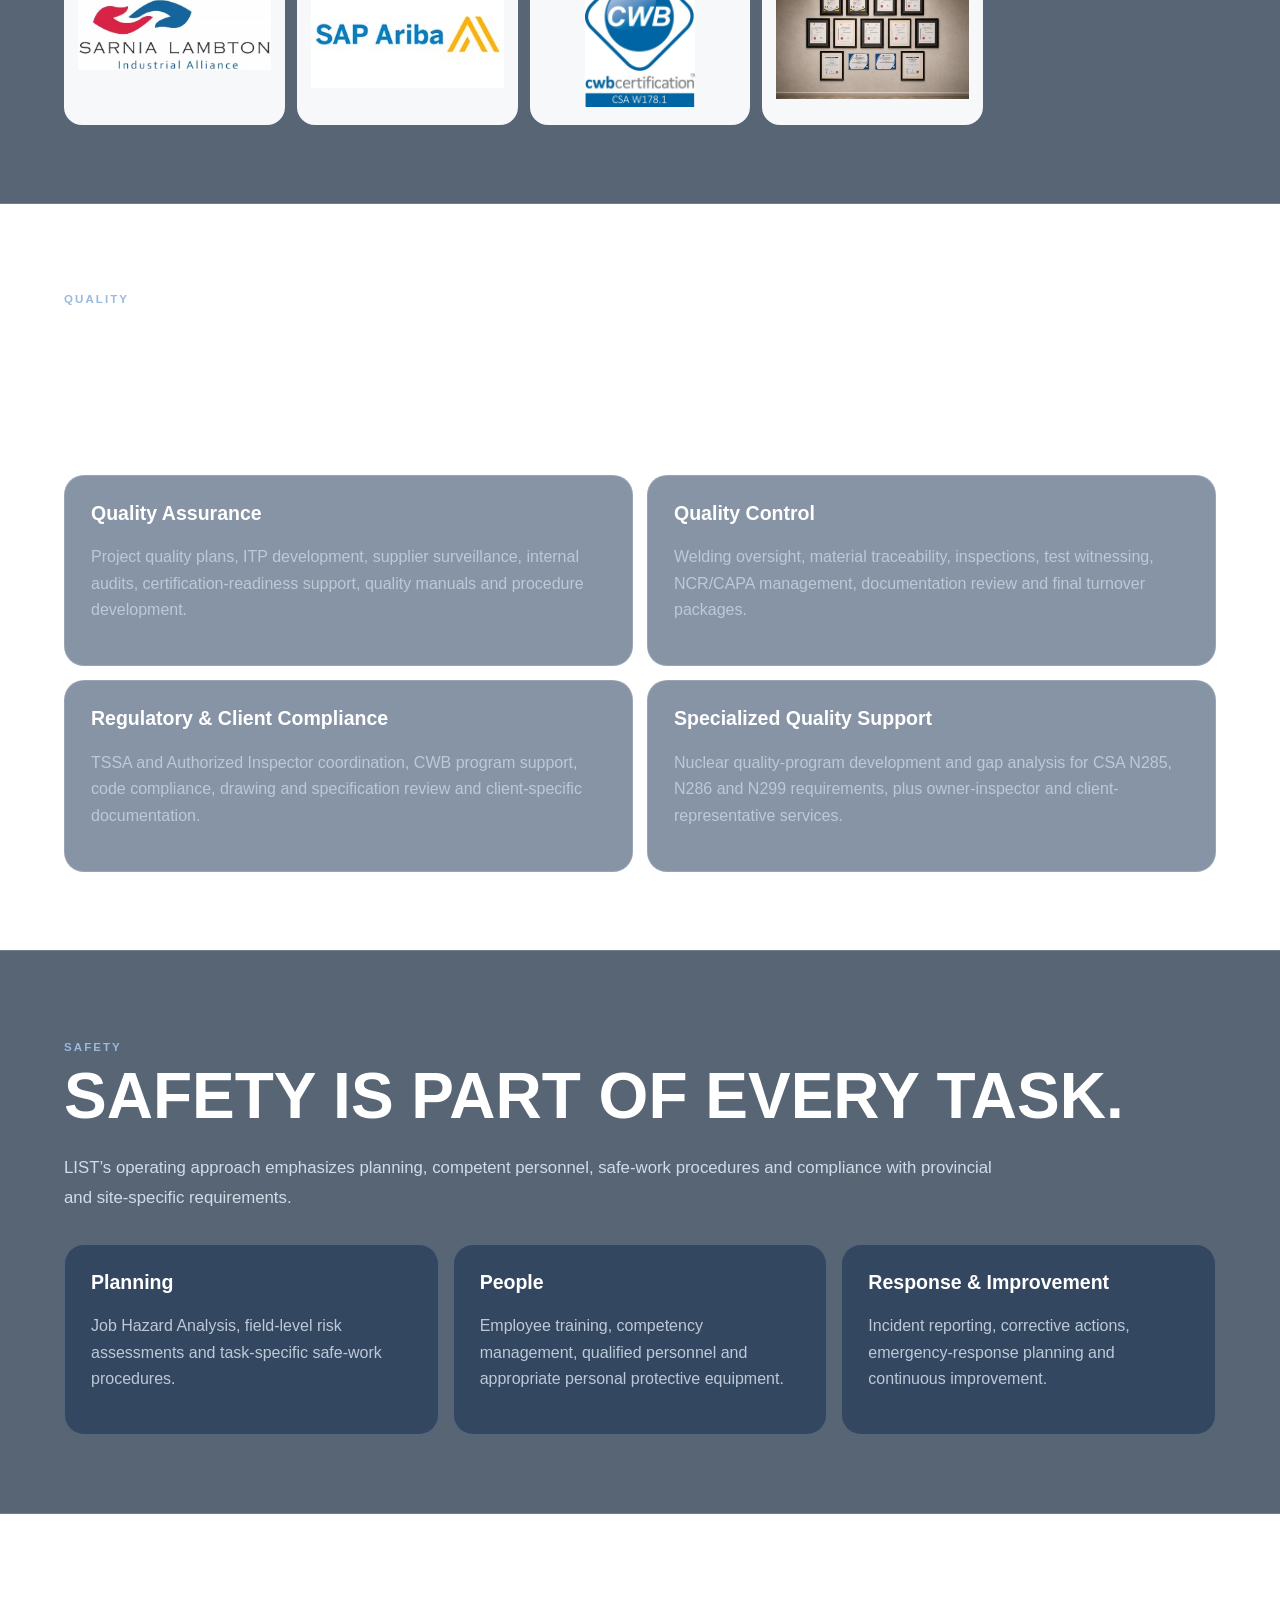
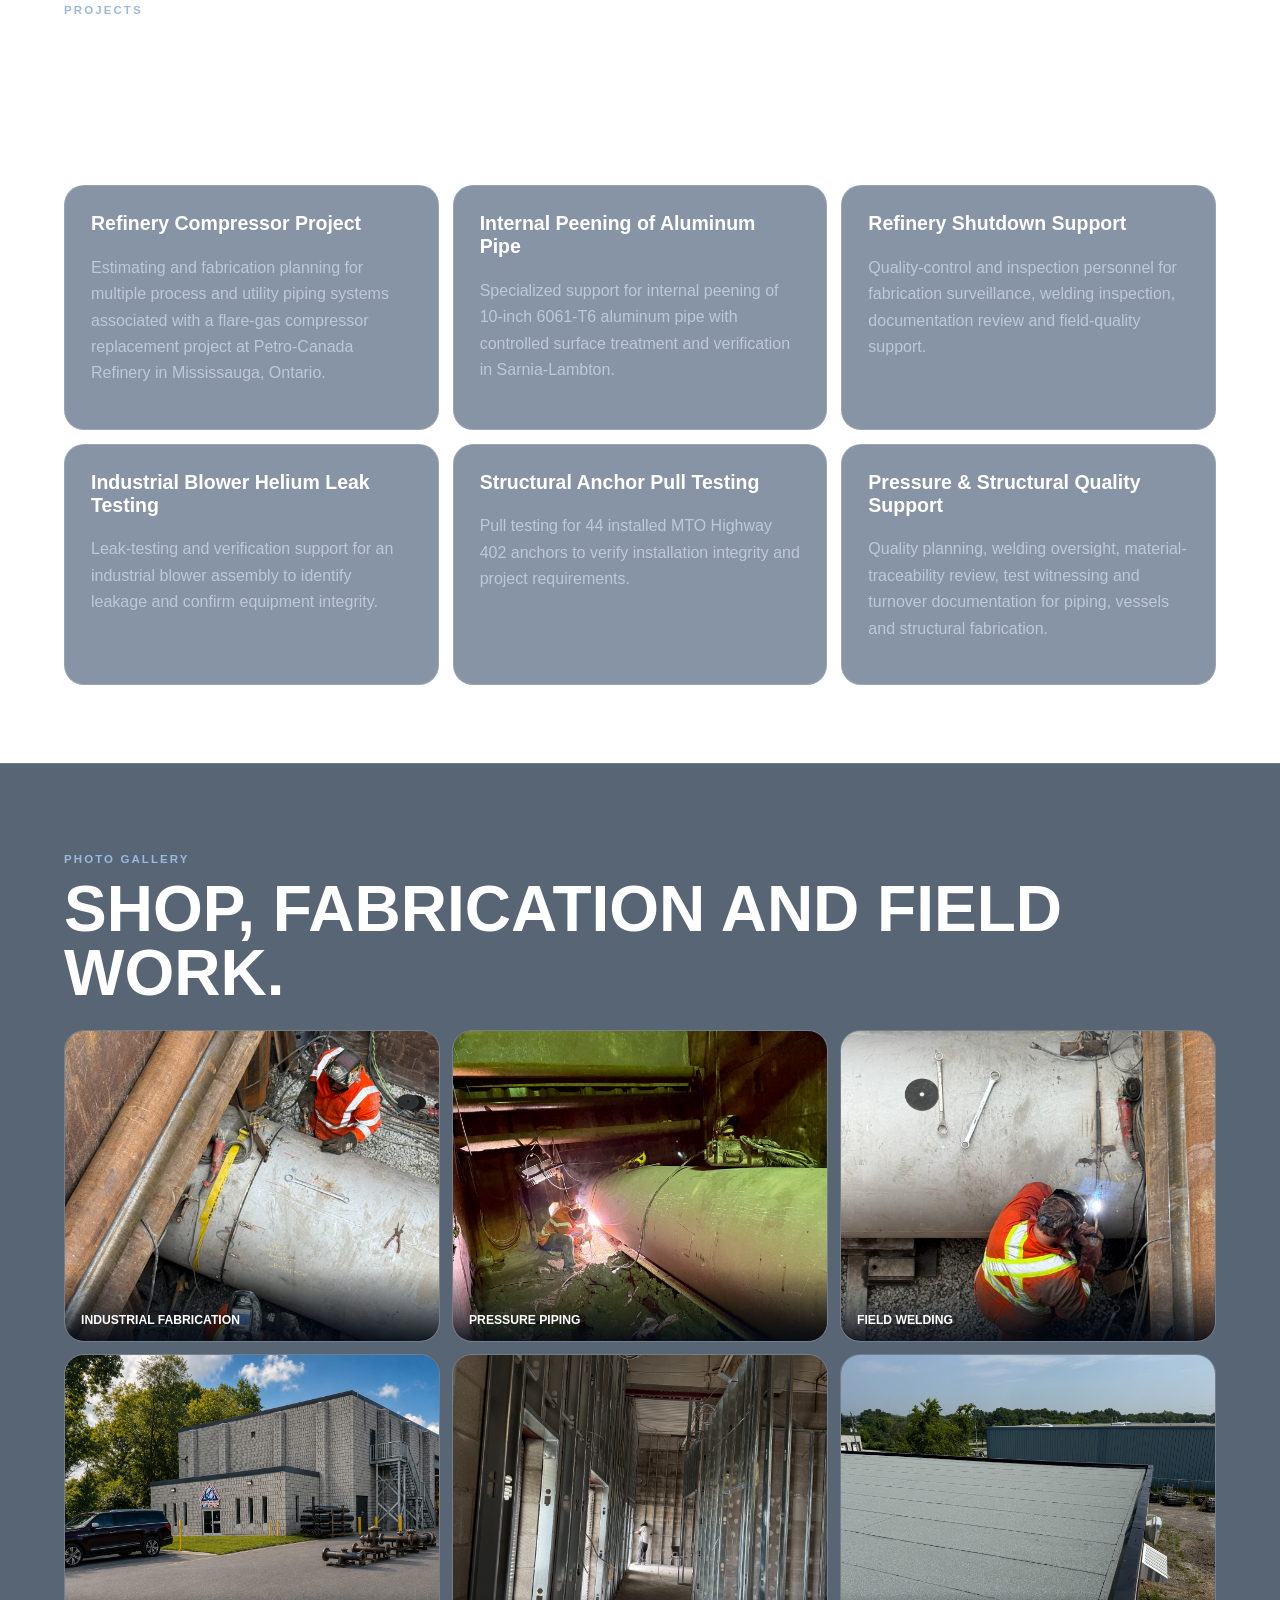
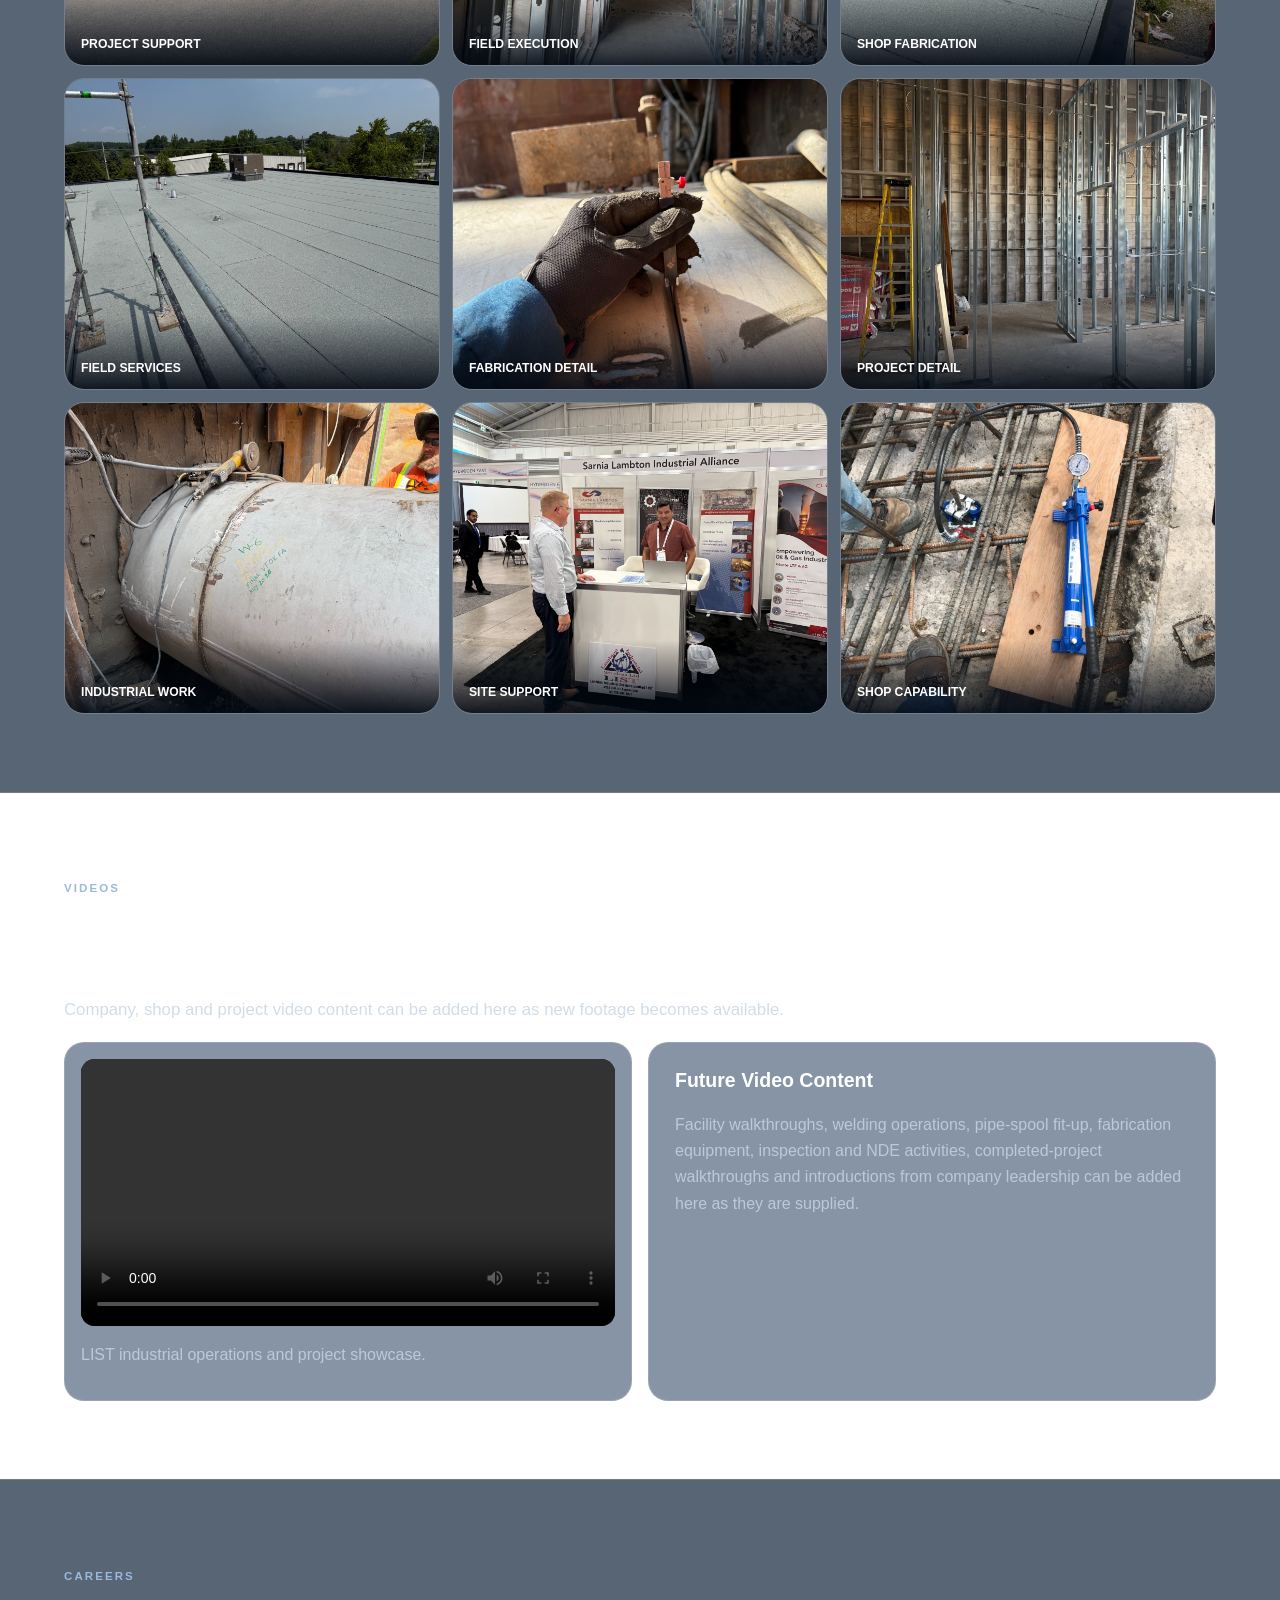
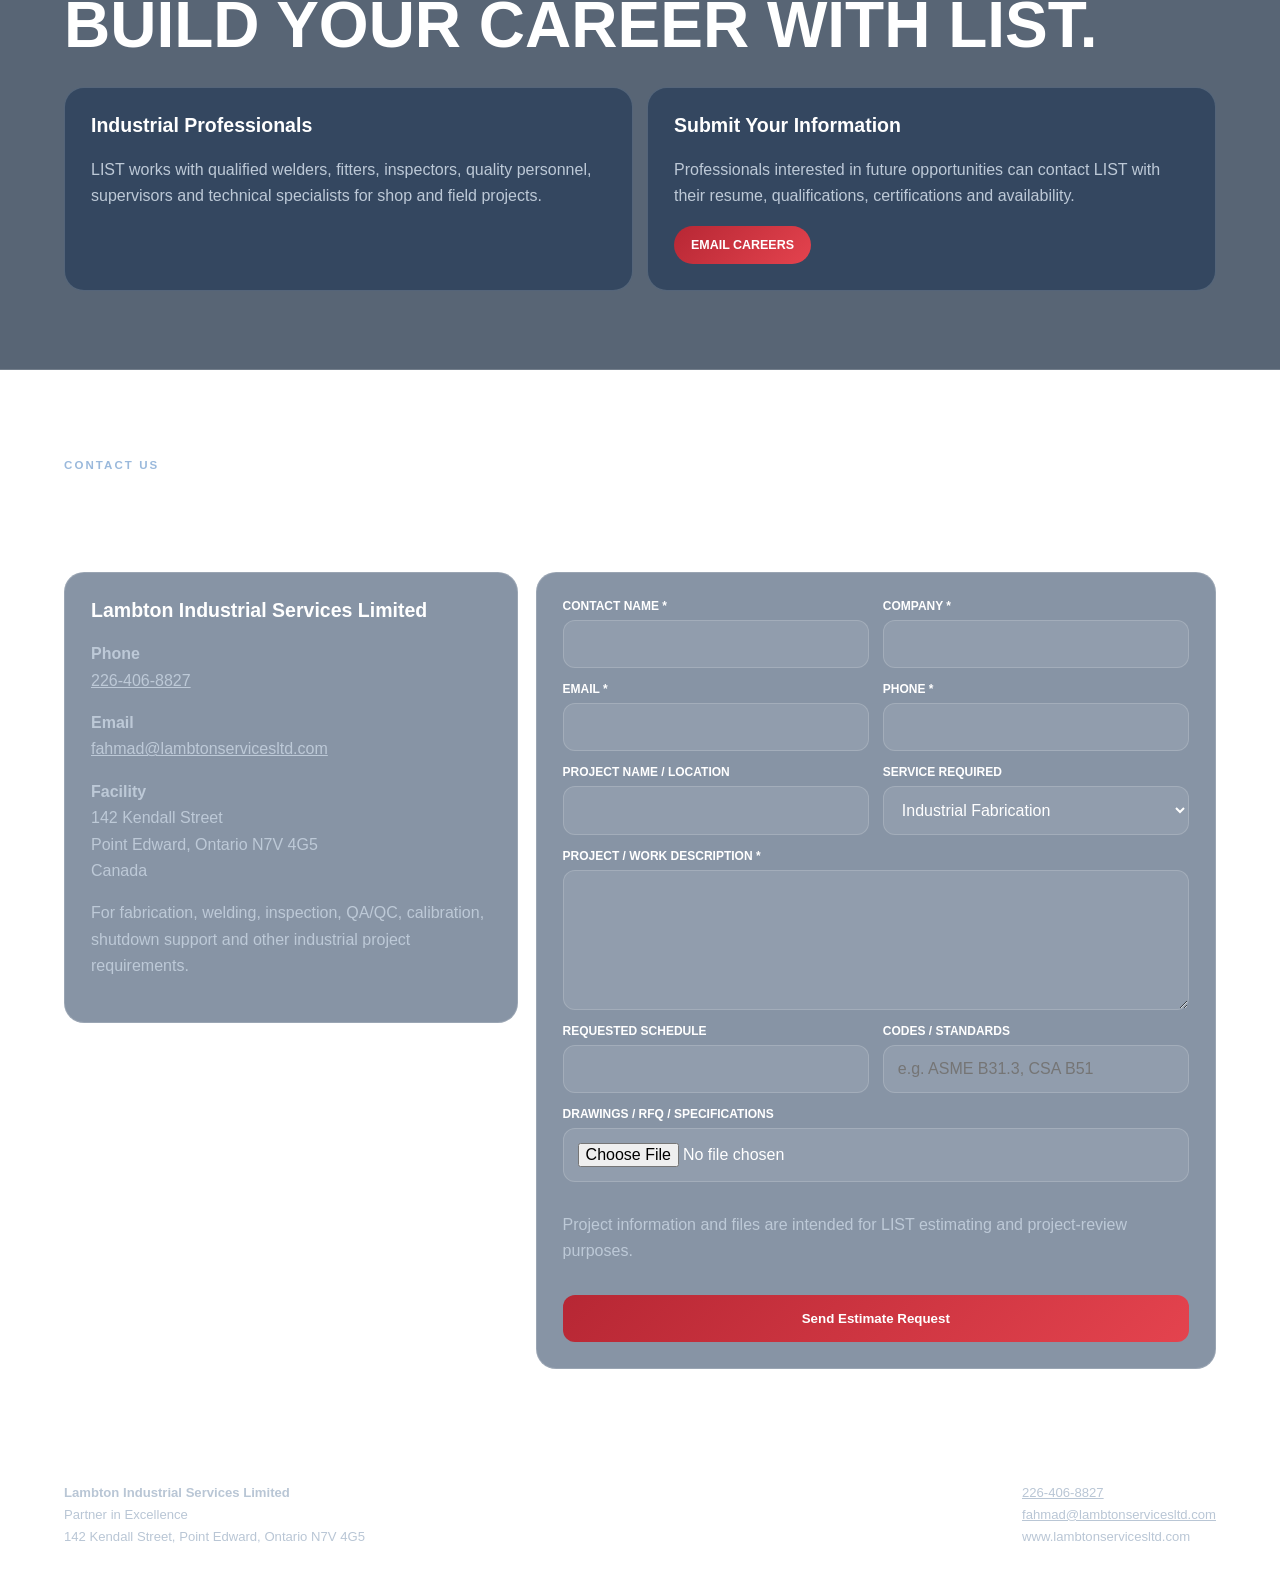
==== commit 5c6e2e48: "Rebuild LIST as requested single-page industrial website" ====
--- a/index.html
+++ b/index.html
@@ -1 +1 @@
-<!doctype html><html lang="en"><head><meta charset="utf-8"><meta name="viewport" content="width=device-width,initial-scale=1"><title>Lambton Industrial Services Limited | Partner in Excellence</title><meta name="description" content="Certified industrial fabrication, welding, inspection and quality-control services across Ontario and Canada."><link rel="icon" href="788764632_1725554698727147_4965164449477250816_n.webp"><link rel="stylesheet" href="style.css"></head><body><header><a class="brand" href="index.html"><img src="788764632_1725554698727147_4965164449477250816_n.webp" alt="LIST"><span>LIST</span></a><nav><a class="active" href="index.html">Home</a><a href="about.html">About</a><a href="fabrication.html">Fabrication</a><a href="inspection.html">Inspection</a><a href="quality.html">Quality</a><a href="industries.html">Industries</a><a href="projects.html">Projects</a><a href="certifications.html">Certifications</a><a href="contact.html">Contact</a></nav><a class="call" href="tel:+12264068827">226-406-8827</a></header><main><section class="hero"><div class="wrap"><p class="eyebrow">Lambton Industrial Services Limited</p><h1>Partner in <span>Excellence.</span></h1><p class="lead">Certified industrial fabrication, welding, inspection and quality-control services from our Point Edward facility and at client sites throughout Ontario and across Canada.</p><div class="buttons"><a class="btn primary" href="contact.html">Request an Estimate</a><a class="btn" href="fabrication.html">Explore Capabilities</a></div></div></section><section class="section glass"><div class="wrap"><p class="eyebrow">Complete Project Support</p><h2>Built around safety, quality and dependable delivery.</h2><p class="intro">LIST provides shop and field services for piping systems, pressure equipment, structural components and custom-fabricated industrial products. Our team supports projects from planning and material control through fabrication, welding, inspection, testing, documentation and final turnover.</p><div class="cards"><a class="card" href="fabrication.html"><h3>Fabrication & Welding</h3><p>Process, power and refrigeration piping, pressure equipment, structural steel, skids, custom fabrication and certified welding.</p></a><a class="card" href="inspection.html"><h3>Inspection & NDE</h3><p>Visual, MT, PT, coating, corrosion, dimensional, pressure-test and field inspection services.</p></a><a class="card" href="quality.html"><h3>QA / QC</h3><p>Quality plans, ITPs, traceability, audits, regulatory coordination, surveillance and turnover documentation.</p></a></div></div></section><section class="section"><div class="wrap"><p class="eyebrow">Industrial Capability</p><h2>Shop + field. Prime + subcontractor.</h2><div class="stats"><div><strong>Ontario</strong><span>Point Edward Facility</span></div><div><strong>Canada</strong><span>Project Support</span></div><div><strong>TSSA / CWB</strong><span>Regulated Work</span></div><div><strong>Turnkey</strong><span>Project Packages</span></div></div></div></section><section class="section glass"><div class="wrap"><p class="eyebrow">Selected Work</p><h2>Real industrial execution.</h2><div class="gallery"><img src="4e84828f-83c8-4673-a4b7-c681f0cec6f3.jpeg" alt="LIST industrial fabrication"><img src="80438e03-cdde-480b-a2ee-2a852cf902ae.jpeg" alt="LIST pressure piping"><img src="3ad312a8-1b25-4d3b-a59f-de8ae9e1baa7.jpeg" alt="LIST field welding"></div><div class="buttons"><a class="btn" href="projects.html">View Projects</a></div></div></section><section class="cta"><div class="wrap"><h2>Have an industrial project to discuss?</h2><p>Send LIST your scope, drawings, specifications and schedule.</p><a class="btn primary" href="contact.html">Request a Free Estimate</a></div></section></main><footer><div><strong>Lambton Industrial Services Limited</strong><br>142 Kendall Street, Point Edward, Ontario N7V 4G5</div><div><a href="tel:+12264068827">226-406-8827</a> · <a href="mailto:fahmad@lambtonservicesltd.com">fahmad@lambtonservicesltd.com</a></div></footer><div class="mobile"><a href="tel:+12264068827">Call Now</a><a href="contact.html">Free Estimate</a></div></body></html>+<!doctype html><html lang="en"><head><meta charset="utf-8"><meta name="viewport" content="width=device-width,initial-scale=1"><title>Lambton Industrial Services Limited | Partner in Excellence</title><meta name="description" content="LIST provides certified industrial fabrication, welding, inspection, calibration, QA/QC and field services across Ontario and Canada."><meta name="theme-color" content="#07111f"><link rel="icon" href="788764632_1725554698727147_4965164449477250816_n.webp"><link rel="stylesheet" href="style.css"></head><body><header class="site-header"><a class="brand" href="#home"><img src="788764632_1725554698727147_4965164449477250816_n.webp" alt="LIST logo"><span>LIST</span></a><nav class="desktop-nav"><a href="#home">Home</a><a href="#about">About Us</a><a href="#services">Services</a><a href="#capabilities">Capabilities</a><a href="#industries">Industries</a><a href="#certifications">Certifications</a><a href="#quality">Quality</a><a href="#safety">Safety</a><a href="#projects">Projects</a><a href="#gallery">Photo Gallery</a><a href="#videos">Videos</a><a href="#careers">Careers</a><a href="#contact">Contact Us</a></nav><details class="mobile-menu"><summary>Menu</summary><div class="menu-panel"><a href="#home">Home</a><a href="#about">About Us</a><a href="#services">Services</a><a href="#capabilities">Capabilities</a><a href="#industries">Industries</a><a href="#certifications">Certifications</a><a href="#quality">Quality</a><a href="#safety">Safety</a><a href="#projects">Projects</a><a href="#gallery">Photo Gallery</a><a href="#videos">Videos</a><a href="#careers">Careers</a><a href="#contact">Contact Us</a></div></details><a class="call" href="tel:+12264068827">226-406-8827</a></header><main><section class="hero" id="home"><div class="wrap"><p class="eyebrow">Lambton Industrial Services Limited</p><h1>Partner in <span>Excellence.</span></h1><p class="lead">Certified industrial fabrication, welding, inspection and quality-control services from our Point Edward facility and at client sites throughout Ontario and across Canada.</p><div class="buttons"><a class="btn primary" href="#contact">Request an Estimate</a><a class="btn" href="#services">Explore Services</a></div></div></section><section class="section" id="about"><div class="wrap"><p class="eyebrow">About Us</p><h2>Industrial support built around <span>quality and delivery.</span></h2><p class="intro">Lambton Industrial Services Limited (LIST) is an Ontario-based industrial services company providing fabrication, welding, inspection, equipment calibration, quality assurance and quality control services to industrial, manufacturing, construction, energy, oil and gas, petrochemical and infrastructure clients.</p><p class="intro">Operating from our industrial facility at 142 Kendall Street in Point Edward, LIST provides shop and field services for piping systems, pressure equipment, structural components and custom-fabricated industrial products. Our team supports projects from planning and material control through fabrication, welding, inspection, testing, documentation and final turnover.</p><div class="stats"><div><strong>Point Edward</strong><span>Ontario Facility</span></div><div><strong>Shop + Field</strong><span>Flexible Execution</span></div><div><strong>Ontario + Canada</strong><span>Project Coverage</span></div><div><strong>Prime + Subcontract</strong><span>Project Support</span></div></div></div></section><section class="section" id="services"><div class="wrap"><p class="eyebrow">Services</p><h2>Complete industrial project support.</h2><div class="cards"><div class="card"><h3>Industrial Fabrication</h3><p>Process, power, refrigeration and pressure piping, pipe spools, structural steel, equipment skids, platforms, supports, tanks, pressure-equipment components and custom fabrication.</p></div><div class="card"><h3>Welding Services</h3><p>Certified shop and field welding for carbon steel, stainless steel and aluminum using SMAW, GTAW/TIG, GMAW/MIG, FCAW and MCAW processes.</p></div><div class="card"><h3>Inspection & NDE</h3><p>Visual inspection, MT, PT, dimensional inspection, coating and corrosion inspection, pressure-test witnessing, third-party inspection and field support.</p></div><div class="card"><h3>QA / QC</h3><p>Quality plans, ITPs, weld maps, traceability, MTR review, NCR/CAPA, surveillance, audits, turnover packages and regulatory documentation.</p></div><div class="card"><h3>Calibration</h3><p>Calibration and verification management for inspection, measuring and test equipment, including tracking, certificates, labels and laboratory coordination.</p></div><div class="card"><h3>Asset Integrity</h3><p>Corrosion inspection, coating-condition assessment, repair surveillance, post-maintenance inspection and coordination of specialized NDE and testing.</p></div></div></div></section><section class="section" id="capabilities"><div class="wrap"><p class="eyebrow">Capabilities</p><h2>From fabrication floor to field execution.</h2><div class="grid3"><div class="card"><h3>Piping & Pressure Systems</h3><ul><li>ASME B31.1 / B31.3 / B31.5 work</li><li>Carbon, stainless and aluminum piping</li><li>Pipe spools and prefabricated assemblies</li><li>Pressure equipment repair support</li><li>Hydrostatic and pneumatic testing support</li></ul></div><div class="card"><h3>Structural & Custom Fabrication</h3><ul><li>Structural steel</li><li>Platforms, frames and supports</li><li>Equipment skids and modular assemblies</li><li>Tank modification and repair</li><li>Prototype and custom components</li></ul></div><div class="card"><h3>Field & Shutdown Support</h3><ul><li>Field welding and repairs</li><li>Shutdowns and turnarounds</li><li>Construction quality surveillance</li><li>Equipment installation inspection</li><li>Project coordination and field verification</li></ul></div><div class="card"><h3>Inspection Capability</h3><ul><li>Visual, MT and PT</li><li>Coating and corrosion inspection</li><li>Receiving and source inspection</li><li>Dimensional and final inspection</li><li>Anchor pull and specialized testing support</li></ul></div><div class="card"><h3>Quality Systems</h3><ul><li>Project quality plans and ITPs</li><li>Material traceability and MTR review</li><li>Supplier and contractor surveillance</li><li>Internal and third-party audits</li><li>Data books and turnover documentation</li></ul></div><div class="card"><h3>Calibration Management</h3><ul><li>Pressure gauges and torque tools</li><li>Welding machines and electrical meters</li><li>DFT and ultrasonic gauges</li><li>Calipers, micrometers and weld gauges</li><li>ISO/IEC 17025 lab coordination</li></ul></div></div></div></section><section class="section" id="industries"><div class="wrap"><p class="eyebrow">Industries</p><h2>Experience across demanding sectors.</h2><div class="grid4"><div class="card"><h3>Energy & Process</h3><p>Oil & gas, petrochemical, refining, chemical processing, pipelines, natural gas and power generation.</p></div><div class="card"><h3>Mining & Materials</h3><p>Mining, minerals, uranium, fertilizer, potash, steel and metal fabrication.</p></div><div class="card"><h3>Manufacturing</h3><p>Industrial manufacturing, automotive, OEM, pulp & paper and food and beverage processing.</p></div><div class="card"><h3>Construction</h3><p>Mechanical contracting, industrial construction, commercial and institutional work.</p></div><div class="card"><h3>Pressure Equipment</h3><p>Pressure-equipment manufacturing and repair, tanks and vessels.</p></div><div class="card"><h3>Nuclear Supply Chain</h3><p>Quality-program and fabrication support subject to applicable project requirements.</p></div><div class="card"><h3>Infrastructure</h3><p>Bridges, structural steel, transportation, municipal and public infrastructure.</p></div><div class="card"><h3>EPC & Renewables</h3><p>Engineering, procurement and construction support plus renewable and alternative-energy projects.</p></div></div><p class="intro" style="margin-top:30px"><strong>Service area:</strong> Sarnia–Lambton, Point Edward, Corunna, St. Clair Township, Petrolia, Wallaceburg, Chatham-Kent, London, Windsor-Essex, Hamilton, Niagara Region, Mississauga, the Greater Toronto Area, Ontario-wide, Saskatchewan and projects throughout Canada subject to project requirements.</p></div></section><section class="section" id="certifications"><div class="wrap"><p class="eyebrow">Certifications</p><h2>Codes, credentials and industry affiliations.</h2><div class="cards"><div class="card"><h3>TSSA / Pressure</h3><p>ASME B31.1 Power Piping, ASME B31.3 Process Piping, ASME B31.5 Refrigeration Piping, CSA B51, pressure-equipment repair support, ASME Section VIII Division 1, ASME Section I and Category H pressure fittings, subject to current certificate scope.</p></div><div class="card"><h3>CWB</h3><p>CSA W47.1 Division 2 welding certification and CSA W178.1 inspection-organization certification or qualification.</p></div><div class="card"><h3>ISO & Quality</h3><p>ISO 9001 quality-management support, ISO/IEC 17025 calibration-system capabilities and in-house ISO 9001 Certified Lead Auditor capability.</p></div></div><div class="certs"><div class="cert"><img src="edbd8232-09d9-41d3-bc83-8ccc281d588f.jpeg" alt="Sarnia Lambton Chamber of Commerce"></div><div class="cert"><img src="8846a5e9-391a-47e8-b490-3316a407b821.jpeg" alt="Sarnia Construction Association"></div><div class="cert"><img src="79cb28c9-e6ba-4571-88e1-00dff9190d2d.jpeg" alt="WSIB Ontario"></div><div class="cert"><img src="03e31565-37f3-46a8-8403-bc5de7c11ddc.jpeg" alt="TSSA"></div><div class="cert"><img src="2f510f31-3a39-4caf-b721-bc5badee97ef.jpeg" alt="UA Local 663"></div><div class="cert"><img src="98cbca3f-d1b5-4f68-9931-bb16b30fc598.jpeg" alt="Sarnia Lambton Industrial Alliance"></div><div class="cert"><img src="a8f23e10-2c92-431d-8910-a1a41f849400.jpeg" alt="SAP Ariba"></div><div class="cert"><img src="2dc0c131-1aeb-4cd7-8359-332da5abe7fe.jpeg" alt="CWB CSA W178.1"></div><div class="cert"><img src="196194c6-e721-41a5-9ac4-5f89968d230b.jpeg" alt="LIST certification document"></div></div></div></section><section class="section" id="quality"><div class="wrap"><p class="eyebrow">Quality</p><h2>Controlled from planning to turnover.</h2><div class="grid2"><div class="card"><h3>Quality Assurance</h3><p>Project quality plans, ITP development, supplier surveillance, internal audits, certification-readiness support, quality manuals and procedure development.</p></div><div class="card"><h3>Quality Control</h3><p>Welding oversight, material traceability, inspections, test witnessing, NCR/CAPA management, documentation review and final turnover packages.</p></div><div class="card"><h3>Regulatory & Client Compliance</h3><p>TSSA and Authorized Inspector coordination, CWB program support, code compliance, drawing and specification review and client-specific documentation.</p></div><div class="card"><h3>Specialized Quality Support</h3><p>Nuclear quality-program development and gap analysis for CSA N285, N286 and N299 requirements, plus owner-inspector and client-representative services.</p></div></div></div></section><section class="section" id="safety"><div class="wrap"><p class="eyebrow">Safety</p><h2>Safety is part of every task.</h2><p class="intro">LIST’s operating approach emphasizes planning, competent personnel, safe-work procedures and compliance with provincial and site-specific requirements.</p><div class="grid3"><div class="card"><h3>Planning</h3><p>Job Hazard Analysis, field-level risk assessments and task-specific safe-work procedures.</p></div><div class="card"><h3>People</h3><p>Employee training, competency management, qualified personnel and appropriate personal protective equipment.</p></div><div class="card"><h3>Response & Improvement</h3><p>Incident reporting, corrective actions, emergency-response planning and continuous improvement.</p></div></div></div></section><section class="section" id="projects"><div class="wrap"><p class="eyebrow">Projects</p><h2>Selected industrial experience.</h2><div class="cards"><div class="card"><h3>Refinery Compressor Project</h3><p>Estimating and fabrication planning for multiple process and utility piping systems associated with a flare-gas compressor replacement project at Petro-Canada Refinery in Mississauga, Ontario.</p></div><div class="card"><h3>Internal Peening of Aluminum Pipe</h3><p>Specialized support for internal peening of 10-inch 6061-T6 aluminum pipe with controlled surface treatment and verification in Sarnia-Lambton.</p></div><div class="card"><h3>Refinery Shutdown Support</h3><p>Quality-control and inspection personnel for fabrication surveillance, welding inspection, documentation review and field-quality support.</p></div><div class="card"><h3>Industrial Blower Helium Leak Testing</h3><p>Leak-testing and verification support for an industrial blower assembly to identify leakage and confirm equipment integrity.</p></div><div class="card"><h3>Structural Anchor Pull Testing</h3><p>Pull testing for 44 installed MTO Highway 402 anchors to verify installation integrity and project requirements.</p></div><div class="card"><h3>Pressure & Structural Quality Support</h3><p>Quality planning, welding oversight, material-traceability review, test witnessing and turnover documentation for piping, vessels and structural fabrication.</p></div></div></div></section><section class="section" id="gallery"><div class="wrap"><p class="eyebrow">Photo Gallery</p><h2>Shop, fabrication and field work.</h2><div class="gallery"><figure><img src="4e84828f-83c8-4673-a4b7-c681f0cec6f3.jpeg" alt="LIST industrial fabrication" loading="lazy"><figcaption>Industrial Fabrication</figcaption></figure><figure><img src="80438e03-cdde-480b-a2ee-2a852cf902ae.jpeg" alt="LIST pressure piping" loading="lazy"><figcaption>Pressure Piping</figcaption></figure><figure><img src="3ad312a8-1b25-4d3b-a59f-de8ae9e1baa7.jpeg" alt="LIST field welding" loading="lazy"><figcaption>Field Welding</figcaption></figure><figure><img src="e630011b-4c74-4d68-81c8-f621c1ecfd79.jpeg" alt="LIST project support" loading="lazy"><figcaption>Project Support</figcaption></figure><figure><img src="de0dc79b-879a-49d2-8177-4aa15c1dc06b.jpeg" alt="LIST field execution" loading="lazy"><figcaption>Field Execution</figcaption></figure><figure><img src="0d9e6e4a-74ad-449c-8456-c4880a9de478.jpeg" alt="LIST shop fabrication" loading="lazy"><figcaption>Shop Fabrication</figcaption></figure><figure><img src="8597f73b-a5d3-4ce2-968b-68d837f368c5.jpeg" alt="LIST field services" loading="lazy"><figcaption>Field Services</figcaption></figure><figure><img src="0196362a-54c9-4efc-9b64-8c2eb864255a.jpeg" alt="LIST fabrication detail" loading="lazy"><figcaption>Fabrication Detail</figcaption></figure><figure><img src="1775fb02-3b9f-453b-9a69-171419b8e5b9.jpeg" alt="LIST project detail" loading="lazy"><figcaption>Project Detail</figcaption></figure><figure><img src="291c0b97-eaa6-4c9b-8801-60b2bb8e45fd.jpeg" alt="LIST industrial work" loading="lazy"><figcaption>Industrial Work</figcaption></figure><figure><img src="485b9382-42b7-47e2-8a14-3050bd2befb2.jpeg" alt="LIST site support" loading="lazy"><figcaption>Site Support</figcaption></figure><figure><img src="60c77556-2ef0-490c-bbce-899595142047.jpeg" alt="LIST shop capability" loading="lazy"><figcaption>Shop Capability</figcaption></figure></div></div></section><section class="section" id="videos"><div class="wrap"><p class="eyebrow">Videos</p><h2>Inside LIST.</h2><p class="intro">Company, shop and project video content can be added here as new footage becomes available.</p><div class="video-grid"><div class="video-card"><video controls playsinline preload="metadata"><source src="_users_5be6074f-4eb0-4179-a350-5ba843e4d9b6_generated_e325907c-7eaf-49a1-ab62-7b360c1574fe_generated_video.mp4" type="video/mp4">Your browser does not support video playback.</video><p class="muted">LIST industrial operations and project showcase.</p></div><div class="card"><h3>Future Video Content</h3><p>Facility walkthroughs, welding operations, pipe-spool fit-up, fabrication equipment, inspection and NDE activities, completed-project walkthroughs and introductions from company leadership can be added here as they are supplied.</p></div></div></div></section><section class="section" id="careers"><div class="wrap"><p class="eyebrow">Careers</p><h2>Build your career with LIST.</h2><div class="grid2"><div class="card"><h3>Industrial Professionals</h3><p>LIST works with qualified welders, fitters, inspectors, quality personnel, supervisors and technical specialists for shop and field projects.</p></div><div class="card"><h3>Submit Your Information</h3><p>Professionals interested in future opportunities can contact LIST with their resume, qualifications, certifications and availability.</p><a class="btn primary" href="mailto:fahmad@lambtonservicesltd.com?subject=Careers%20at%20LIST">Email Careers</a></div></div></div></section><section class="section" id="contact"><div class="wrap"><p class="eyebrow">Contact Us</p><h2>Let’s discuss your project.</h2><div class="quote-wrap"><aside class="card"><h3>Lambton Industrial Services Limited</h3><p><strong>Phone</strong><br><a href="tel:+12264068827">226-406-8827</a></p><p><strong>Email</strong><br><a href="mailto:fahmad@lambtonservicesltd.com">fahmad@lambtonservicesltd.com</a></p><p><strong>Facility</strong><br>142 Kendall Street<br>Point Edward, Ontario N7V 4G5<br>Canada</p><p class="muted">For fabrication, welding, inspection, QA/QC, calibration, shutdown support and other industrial project requirements.</p></aside><form class="card quote" name="lambton-quote" method="POST" action="/?submitted=1#contact" data-netlify="true" data-netlify-honeypot="bot-field" enctype="multipart/form-data"><input type="hidden" name="form-name" value="lambton-quote"><p style="position:absolute;overflow:hidden;clip:rect(0 0 0 0);height:1px;width:1px;margin:-1px"><label>Leave blank <input name="bot-field"></label></p><div class="field"><label>Contact Name *</label><input name="contact-name" required></div><div class="field"><label>Company *</label><input name="company" required></div><div class="field"><label>Email *</label><input type="email" name="email" required></div><div class="field"><label>Phone *</label><input type="tel" name="phone" required></div><div class="field"><label>Project Name / Location</label><input name="project-location"></div><div class="field"><label>Service Required</label><select name="service"><option>Industrial Fabrication</option><option>Welding</option><option>Inspection / NDE</option><option>QA / QC</option><option>Calibration</option><option>Pressure Equipment</option><option>Structural / Construction Support</option><option>Other</option></select></div><div class="field full"><label>Project / Work Description *</label><textarea name="work-description" required></textarea></div><div class="field"><label>Requested Schedule</label><input name="schedule"></div><div class="field"><label>Codes / Standards</label><input name="codes-standards" placeholder="e.g. ASME B31.3, CSA B51"></div><div class="field full"><label>Drawings / RFQ / Specifications</label><input type="file" name="project-file" accept=".pdf,.doc,.docx,.xls,.xlsx,.jpg,.jpeg,.png,.zip"></div><p class="muted full">Project information and files are intended for LIST estimating and project-review purposes.</p><button type="submit">Send Estimate Request</button></form></div></div></section></main><footer><div><strong>Lambton Industrial Services Limited</strong><br>Partner in Excellence<br>142 Kendall Street, Point Edward, Ontario N7V 4G5</div><div><a href="tel:+12264068827">226-406-8827</a><br><a href="mailto:fahmad@lambtonservicesltd.com">fahmad@lambtonservicesltd.com</a><br>www.lambtonservicesltd.com</div></footer><div class="mobile-bar"><a href="tel:+12264068827">Call Now</a><a href="#contact">Free Estimate</a></div><script>document.querySelectorAll('.menu-panel a').forEach(function(a){a.addEventListener('click',function(){var d=a.closest('details');if(d)d.removeAttribute('open')})});</script></body></html>
--- a/style.css
+++ b/style.css
@@ -0,0 +1 @@
+:root{--red:#cf303b;--blue:#2e5e91;--ink:#07111f;--glass:rgba(10,28,52,.68);--line:rgba(255,255,255,.16);--muted:#bdc9d7}*{box-sizing:border-box}html{scroll-behavior:smooth;scroll-padding-top:92px}body{margin:0;background:radial-gradient(circle at 15% 10%,#244d79 0,transparent 34%),radial-gradient(circle at 90% 35%,#6f2635 0,transparent 32%),linear-gradient(145deg,#07111f,#102844 55%,#07111f);background-attachment:fixed;color:#fff;font-family:Arial,sans-serif}a{color:inherit}img,video{max-width:100%;display:block}.site-header{min-height:82px;padding:10px 3vw;display:flex;align-items:center;gap:18px;position:sticky;top:0;z-index:100;background:rgba(4,14,28,.82);backdrop-filter:blur(18px);-webkit-backdrop-filter:blur(18px);border-bottom:1px solid var(--line)}.brand{display:flex;align-items:center;gap:10px;text-decoration:none;font-weight:900;white-space:nowrap}.brand img{width:50px;height:50px;object-fit:cover;border-radius:11px}.brand span{font-size:1rem}.desktop-nav{display:flex;gap:2px;margin:auto;flex-wrap:wrap;justify-content:center}.desktop-nav a{padding:8px 8px;text-decoration:none;font-size:.65rem;text-transform:uppercase;font-weight:900;color:#c9d5e2;border-radius:8px;white-space:nowrap}.desktop-nav a:hover{background:rgba(255,255,255,.1);color:#fff}.call,.btn{border:1px solid var(--line);padding:12px 17px;border-radius:999px;text-decoration:none;font-size:.78rem;font-weight:900;text-transform:uppercase;display:inline-block}.primary{background:linear-gradient(135deg,#b72734,#e4434e);border:0}.mobile-menu{display:none;margin-left:auto;position:relative}.mobile-menu summary{cursor:pointer;list-style:none;border:1px solid var(--line);padding:11px 14px;border-radius:10px;font-weight:900;text-transform:uppercase;font-size:.75rem}.mobile-menu summary::-webkit-details-marker{display:none}.mobile-menu[open] .menu-panel{display:grid}.menu-panel{position:absolute;right:0;top:50px;width:min(320px,86vw);max-height:70vh;overflow:auto;padding:10px;background:#07111f;border:1px solid var(--line);border-radius:14px;box-shadow:0 18px 50px rgba(0,0,0,.4)}.menu-panel a{padding:12px;text-decoration:none;border-radius:9px;font-weight:800;font-size:.82rem}.menu-panel a:hover{background:rgba(255,255,255,.08)}.wrap{width:min(1380px,90%);margin:auto}.hero{padding:112px 0 98px;min-height:68vh;display:flex;align-items:center}.eyebrow{text-transform:uppercase;letter-spacing:.18em;font-size:.72rem;font-weight:900;color:#9ab9dc}.hero h1{font-size:clamp(3.5rem,9vw,7.5rem);line-height:.9;text-transform:uppercase;margin:15px 0 25px;max-width:1100px}.hero h1 span,h2 span{color:#9ab9dc}.lead,.intro{max-width:930px;color:#d2dce7;line-height:1.8;font-size:1.05rem}.buttons{display:flex;gap:10px;flex-wrap:wrap;margin-top:28px}.section{padding:78px 0}.section:nth-of-type(even){background:var(--glass);backdrop-filter:blur(15px);-webkit-backdrop-filter:blur(15px);border-top:1px solid var(--line);border-bottom:1px solid var(--line)}h2{font-size:clamp(2.2rem,5vw,4.5rem);line-height:1;text-transform:uppercase;margin:10px 0 25px}.cards,.grid2,.grid3,.grid4{display:grid;gap:14px;margin-top:30px}.cards,.grid3{grid-template-columns:repeat(3,1fr)}.grid2{grid-template-columns:repeat(2,1fr)}.grid4{grid-template-columns:repeat(4,1fr)}.card{display:block;padding:26px;border:1px solid var(--line);border-radius:20px;background:rgba(17,43,76,.5);text-decoration:none}.card h3{margin-top:0;font-size:1.22rem}.card p,.card li,.muted{color:var(--muted);line-height:1.65}.card ul{padding-left:18px;margin-bottom:0}.stats{display:grid;grid-template-columns:repeat(4,1fr);gap:12px;margin-top:30px}.stats div{padding:24px;border:1px solid var(--line);border-radius:18px;background:rgba(255,255,255,.05)}.stats strong{display:block;font-size:1.35rem}.stats span{display:block;color:var(--muted);margin-top:7px}.certs{display:grid;grid-template-columns:repeat(5,1fr);gap:12px;margin-top:30px}.cert{background:#f7f8fa;border-radius:18px;padding:14px;min-height:180px;display:grid;place-items:center}.cert img{width:100%;height:145px;object-fit:contain}.gallery{display:grid;grid-template-columns:repeat(3,1fr);gap:12px}.gallery figure{margin:0;position:relative;overflow:hidden;border-radius:20px;border:1px solid var(--line)}.gallery img{width:100%;height:310px;object-fit:cover;transition:.3s}.gallery figure:hover img{transform:scale(1.03)}.gallery figcaption{position:absolute;left:0;right:0;bottom:0;padding:45px 16px 14px;background:linear-gradient(transparent,rgba(2,9,19,.9));font-weight:900;text-transform:uppercase;font-size:.76rem}.video-grid{display:grid;grid-template-columns:repeat(2,1fr);gap:16px}.video-card{padding:16px;border:1px solid var(--line);border-radius:20px;background:rgba(17,43,76,.5)}.video-card video{width:100%;border-radius:14px;background:#000}.quote-wrap{display:grid;grid-template-columns:.8fr 1.2fr;gap:18px;align-items:start}.quote{display:grid;grid-template-columns:1fr 1fr;gap:14px}.field{display:grid;gap:7px}.full{grid-column:1/-1}.field label{font-size:.75rem;font-weight:900;text-transform:uppercase}.field input,.field select,.field textarea{padding:14px;border:1px solid var(--line);border-radius:12px;background:rgba(255,255,255,.09);color:#fff;font:inherit}.field select option{color:#111}.field textarea{min-height:140px}.quote button{grid-column:1/-1;padding:16px;border:0;border-radius:12px;color:#fff;font-weight:900;background:linear-gradient(135deg,#b72734,#e4434e)}.cta{text-align:center}.cta p{color:var(--muted)}footer{padding:34px 5%;display:flex;justify-content:space-between;gap:20px;color:#b9c6d5;font-size:.82rem;line-height:1.7;border-top:1px solid var(--line)}.mobile-bar{display:none}@media(max-width:1180px){.desktop-nav{display:none}.mobile-menu{display:block}.site-header .call{display:none}.cards,.grid4{grid-template-columns:repeat(2,1fr)}.certs{grid-template-columns:repeat(3,1fr)}}@media(max-width:700px){body{padding-bottom:62px}.hero{padding:72px 0;min-height:auto}.section{padding:58px 0}.cards,.grid2,.grid3,.grid4,.stats,.gallery,.video-grid,.quote-wrap,.quote{grid-template-columns:1fr}.certs{grid-template-columns:1fr 1fr}.gallery img{height:250px}.full,.field,.quote button{grid-column:1}footer{flex-direction:column}.mobile-bar{position:fixed;display:grid;grid-template-columns:1fr 1fr;bottom:0;left:0;right:0;height:62px;z-index:120}.mobile-bar a{display:grid;place-items:center;text-decoration:none;text-transform:uppercase;font-weight:900}.mobile-bar a:first-child{background:#fff;color:#17243a}.mobile-bar a:last-child{background:var(--red);color:#fff}}
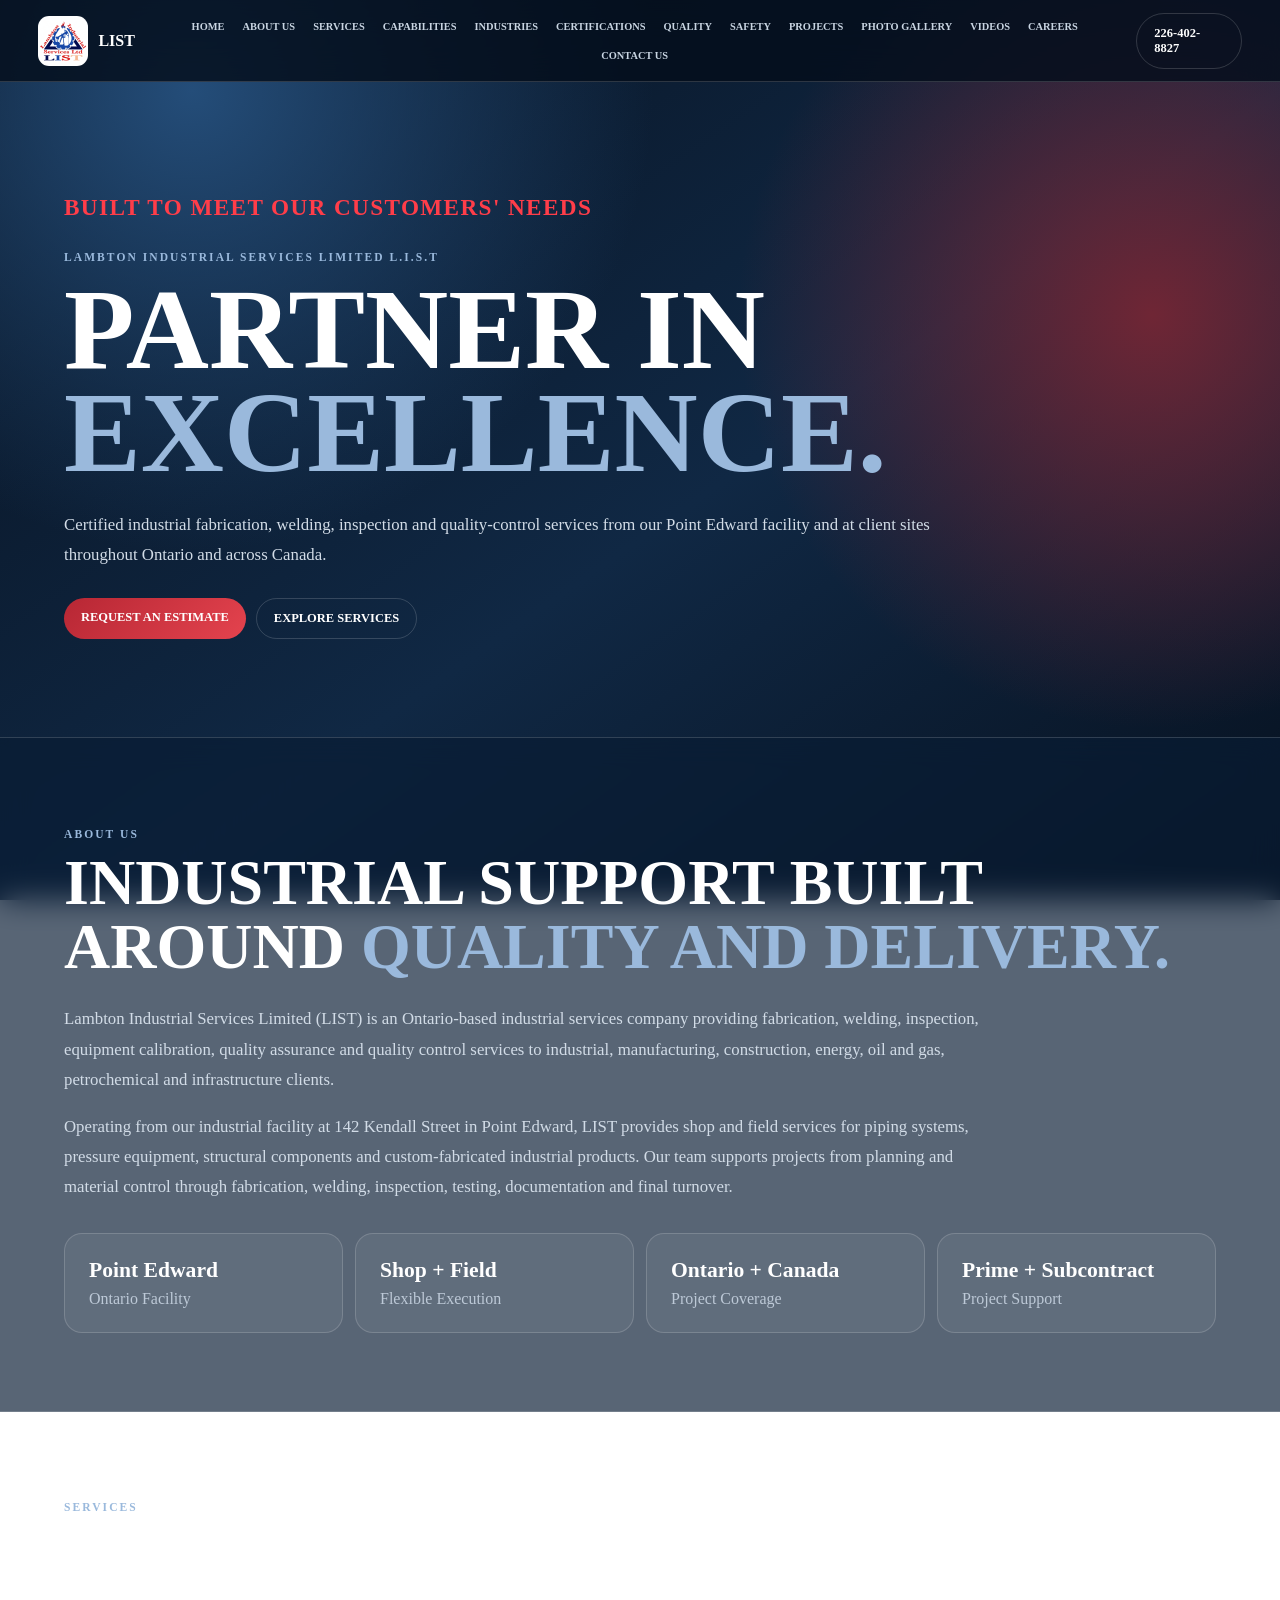
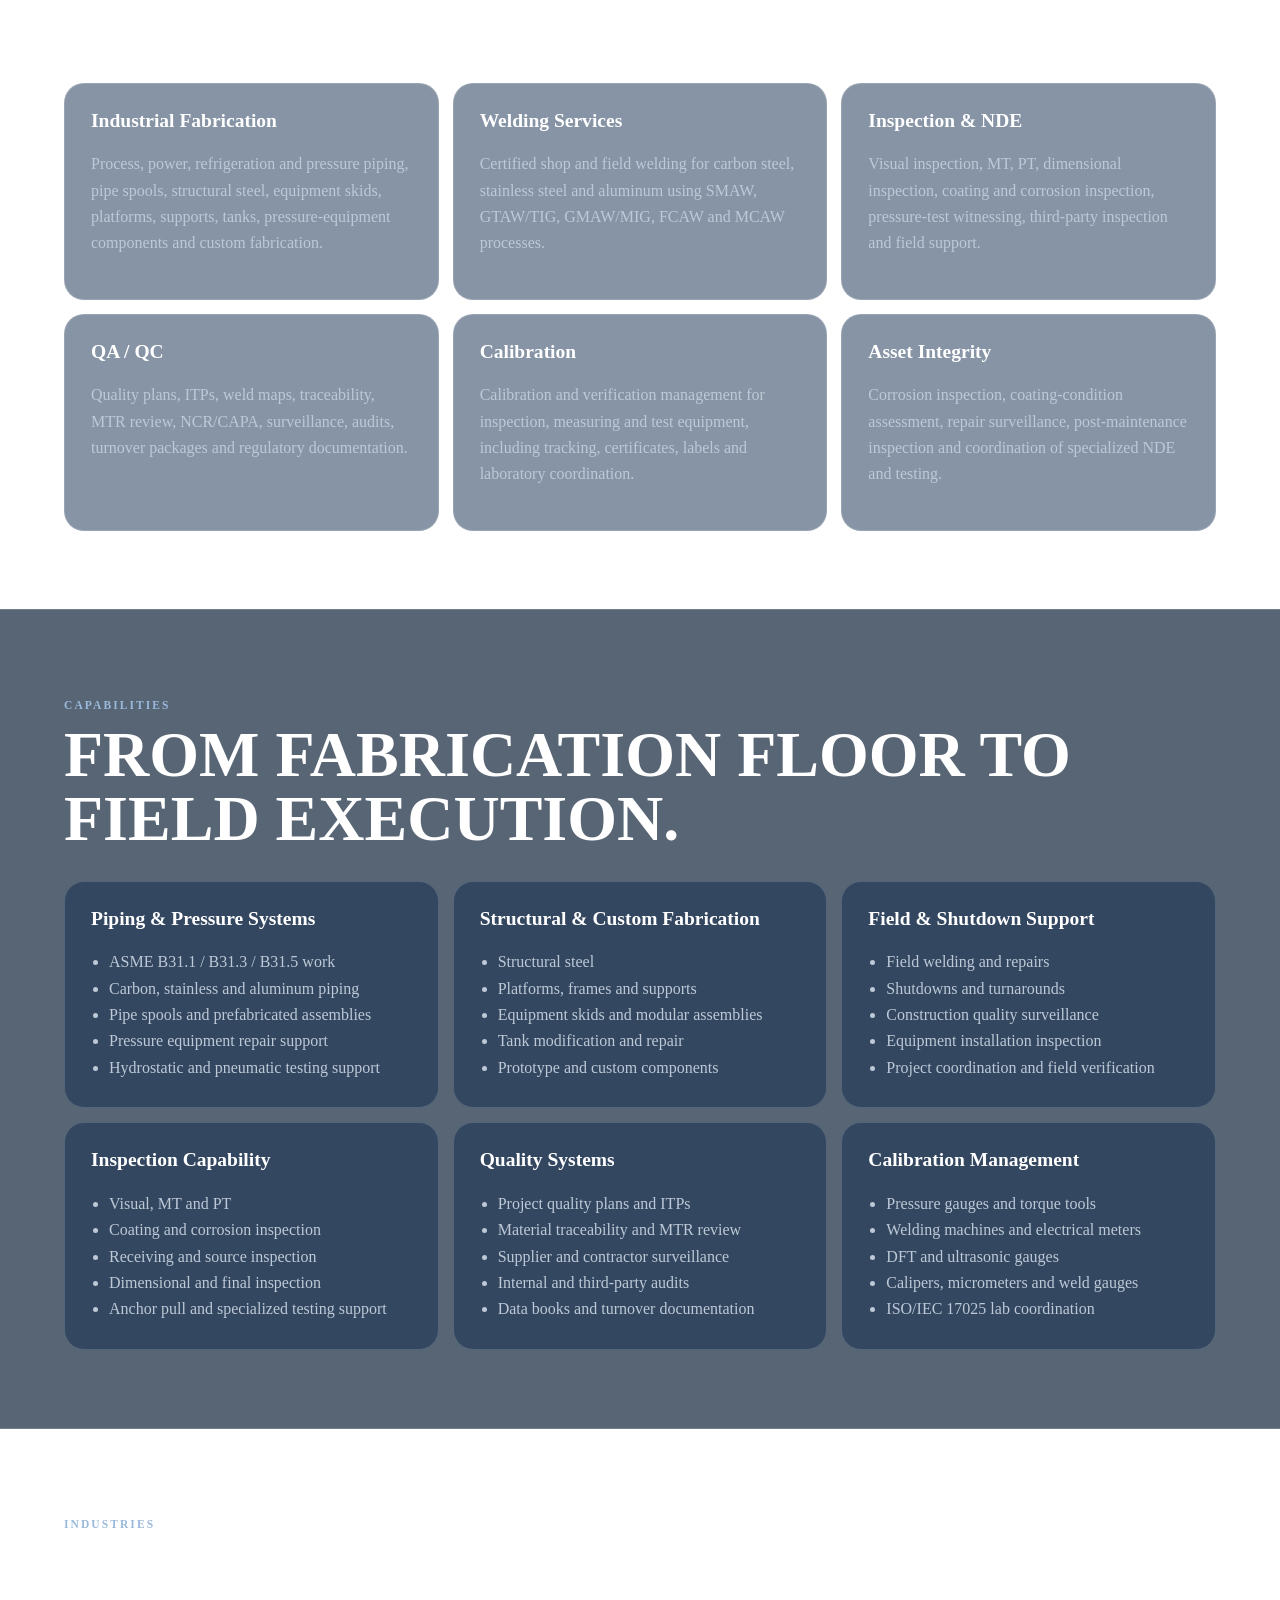
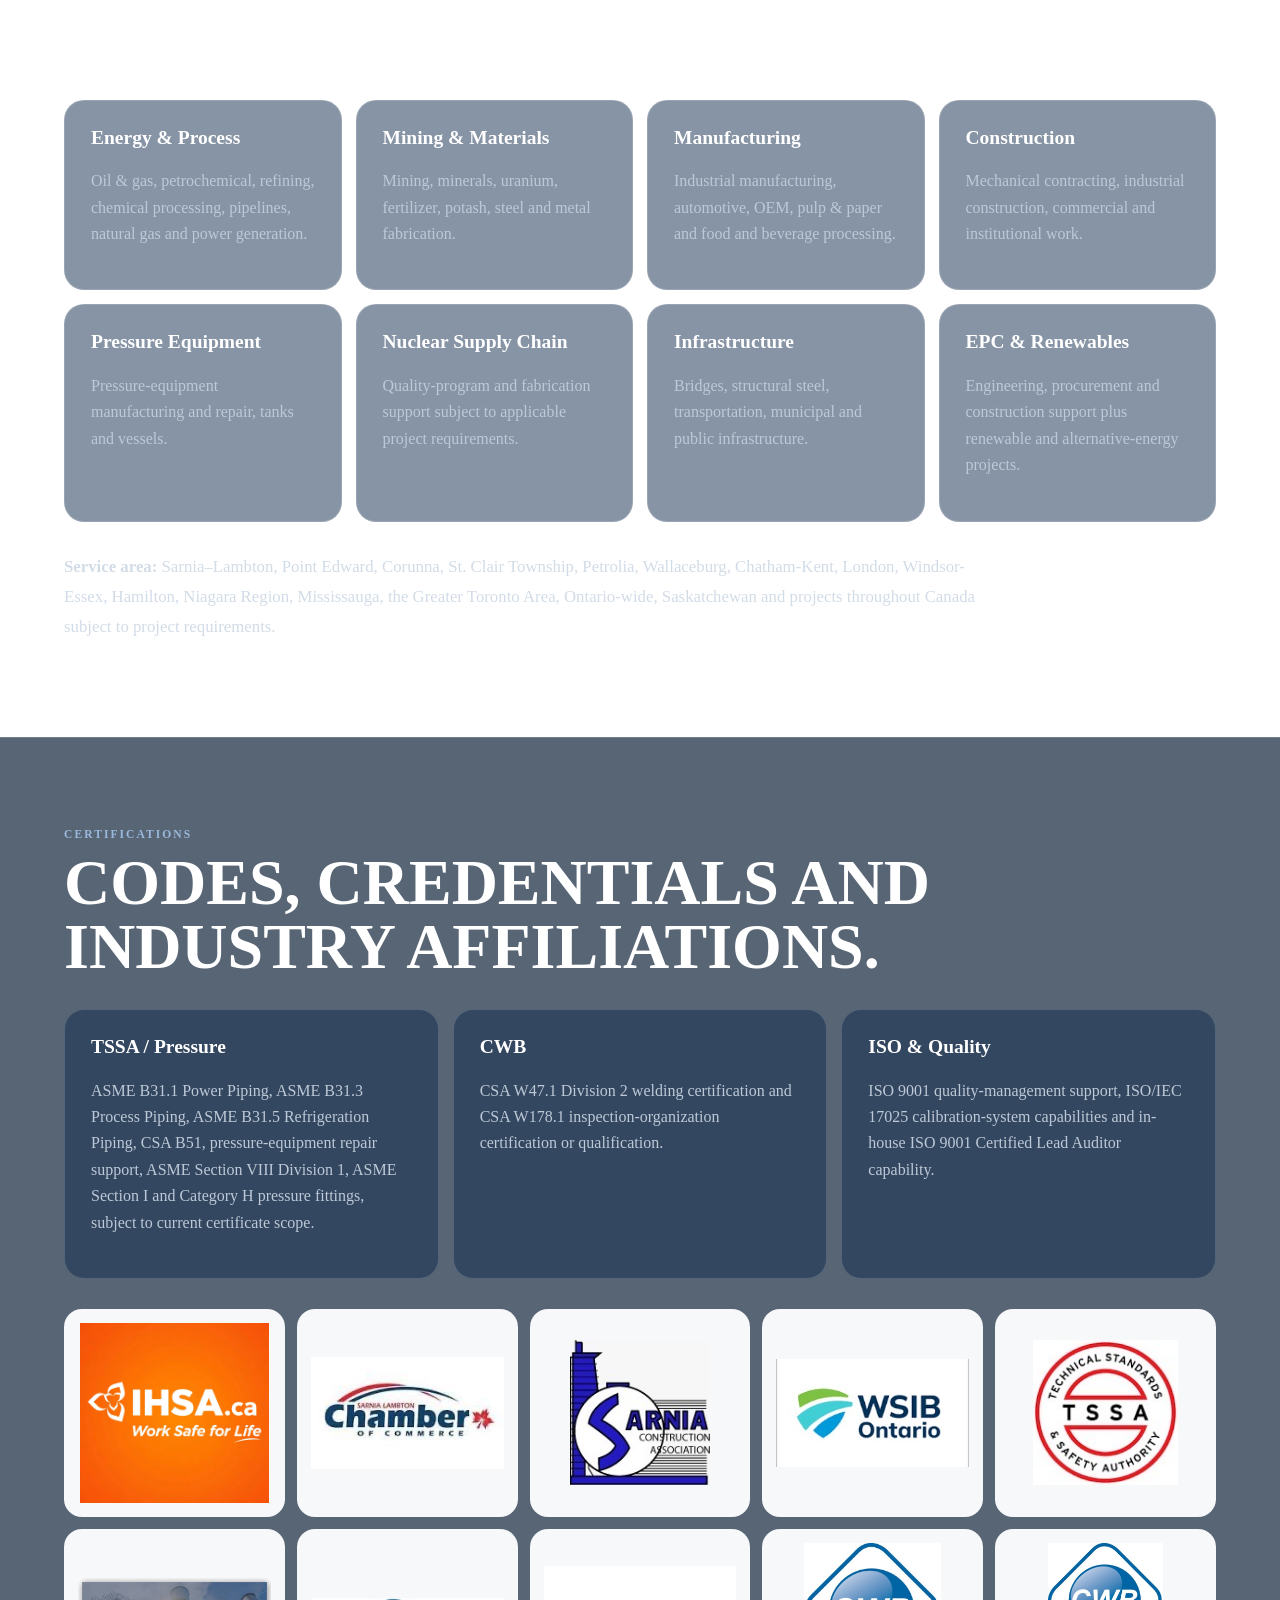
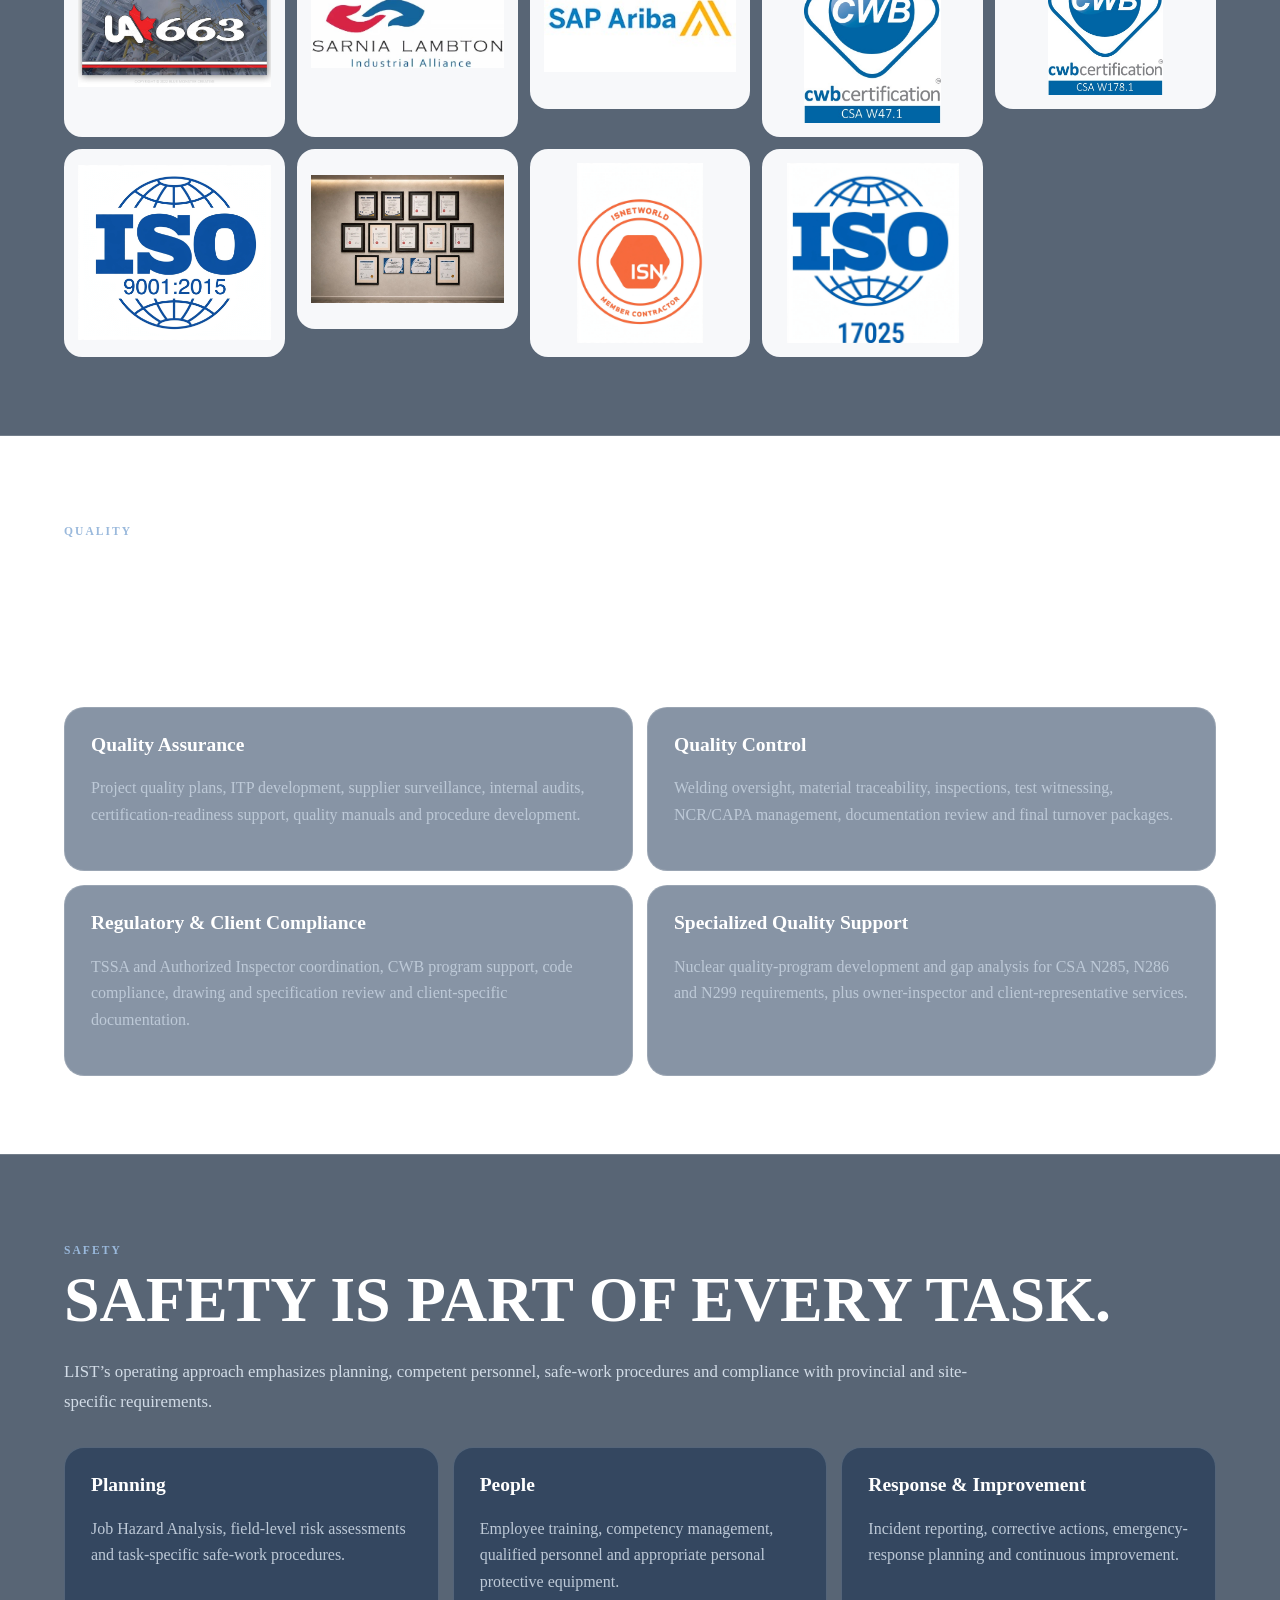
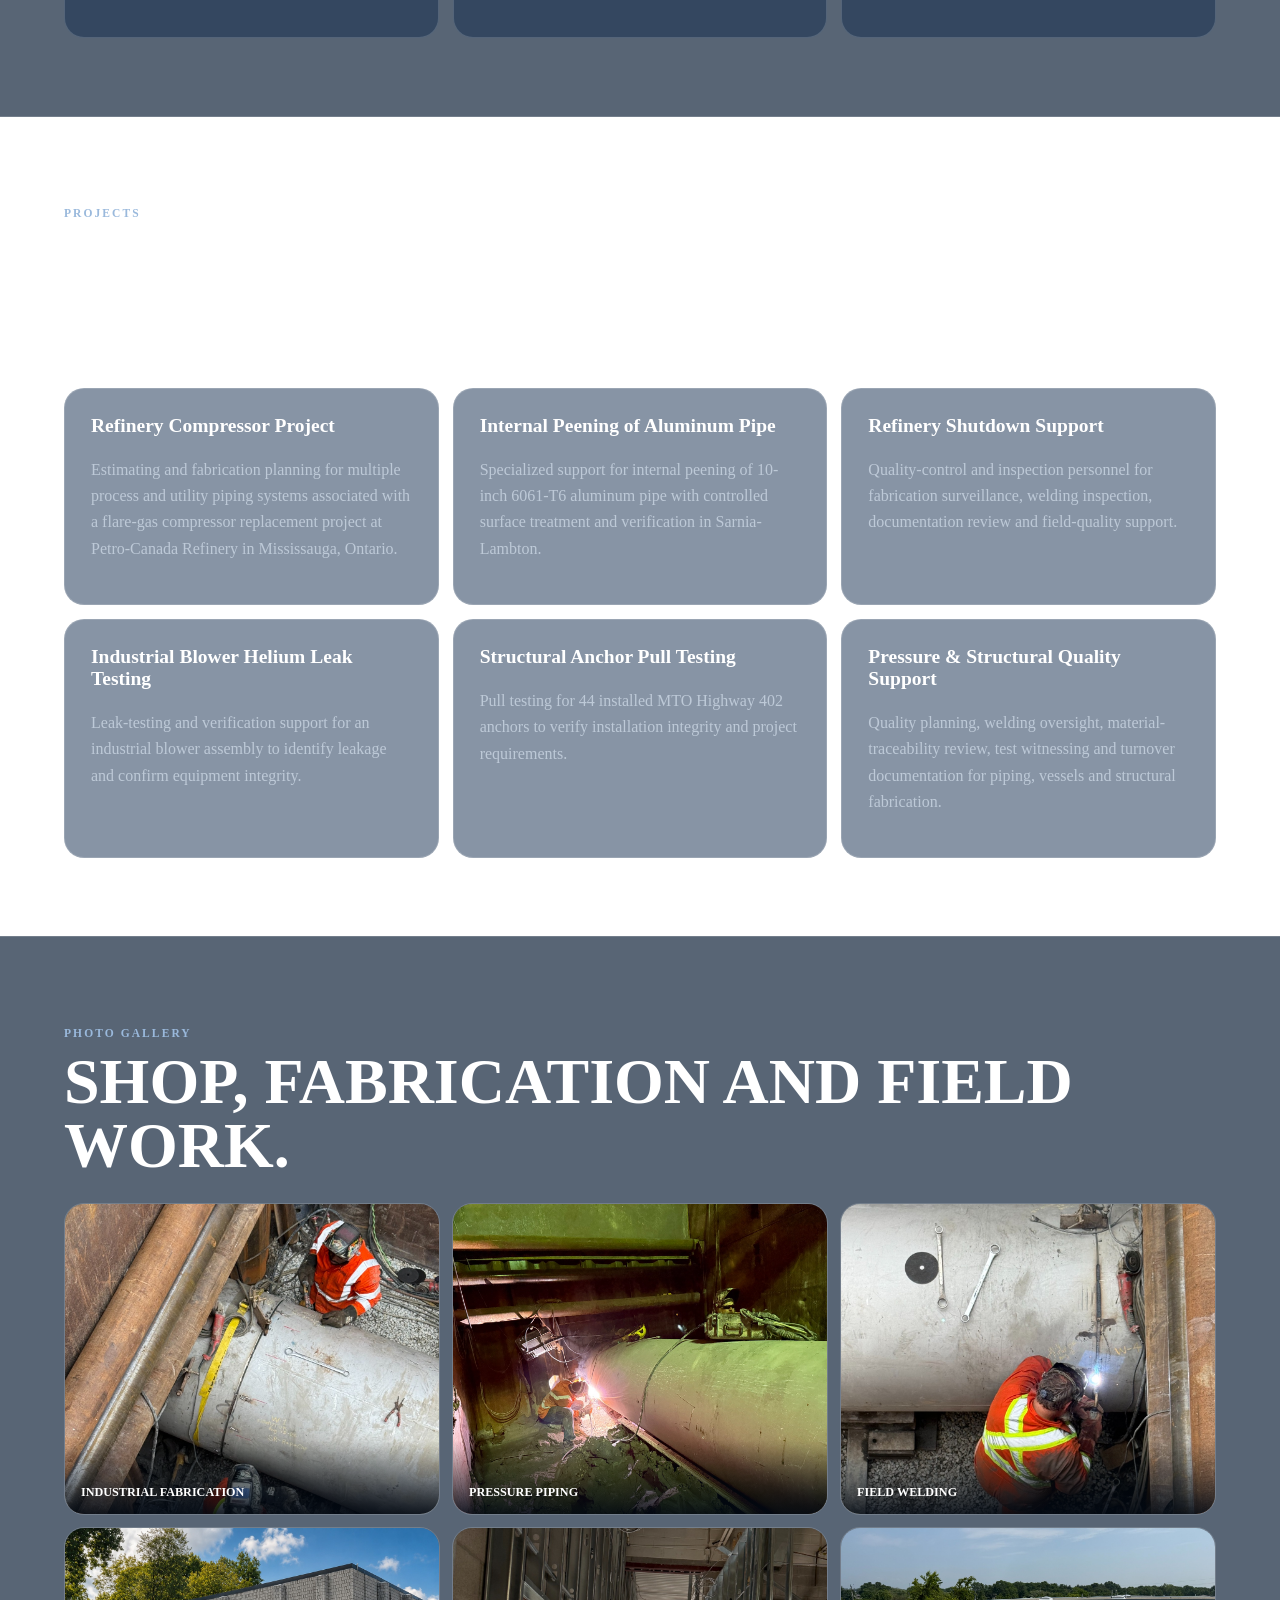
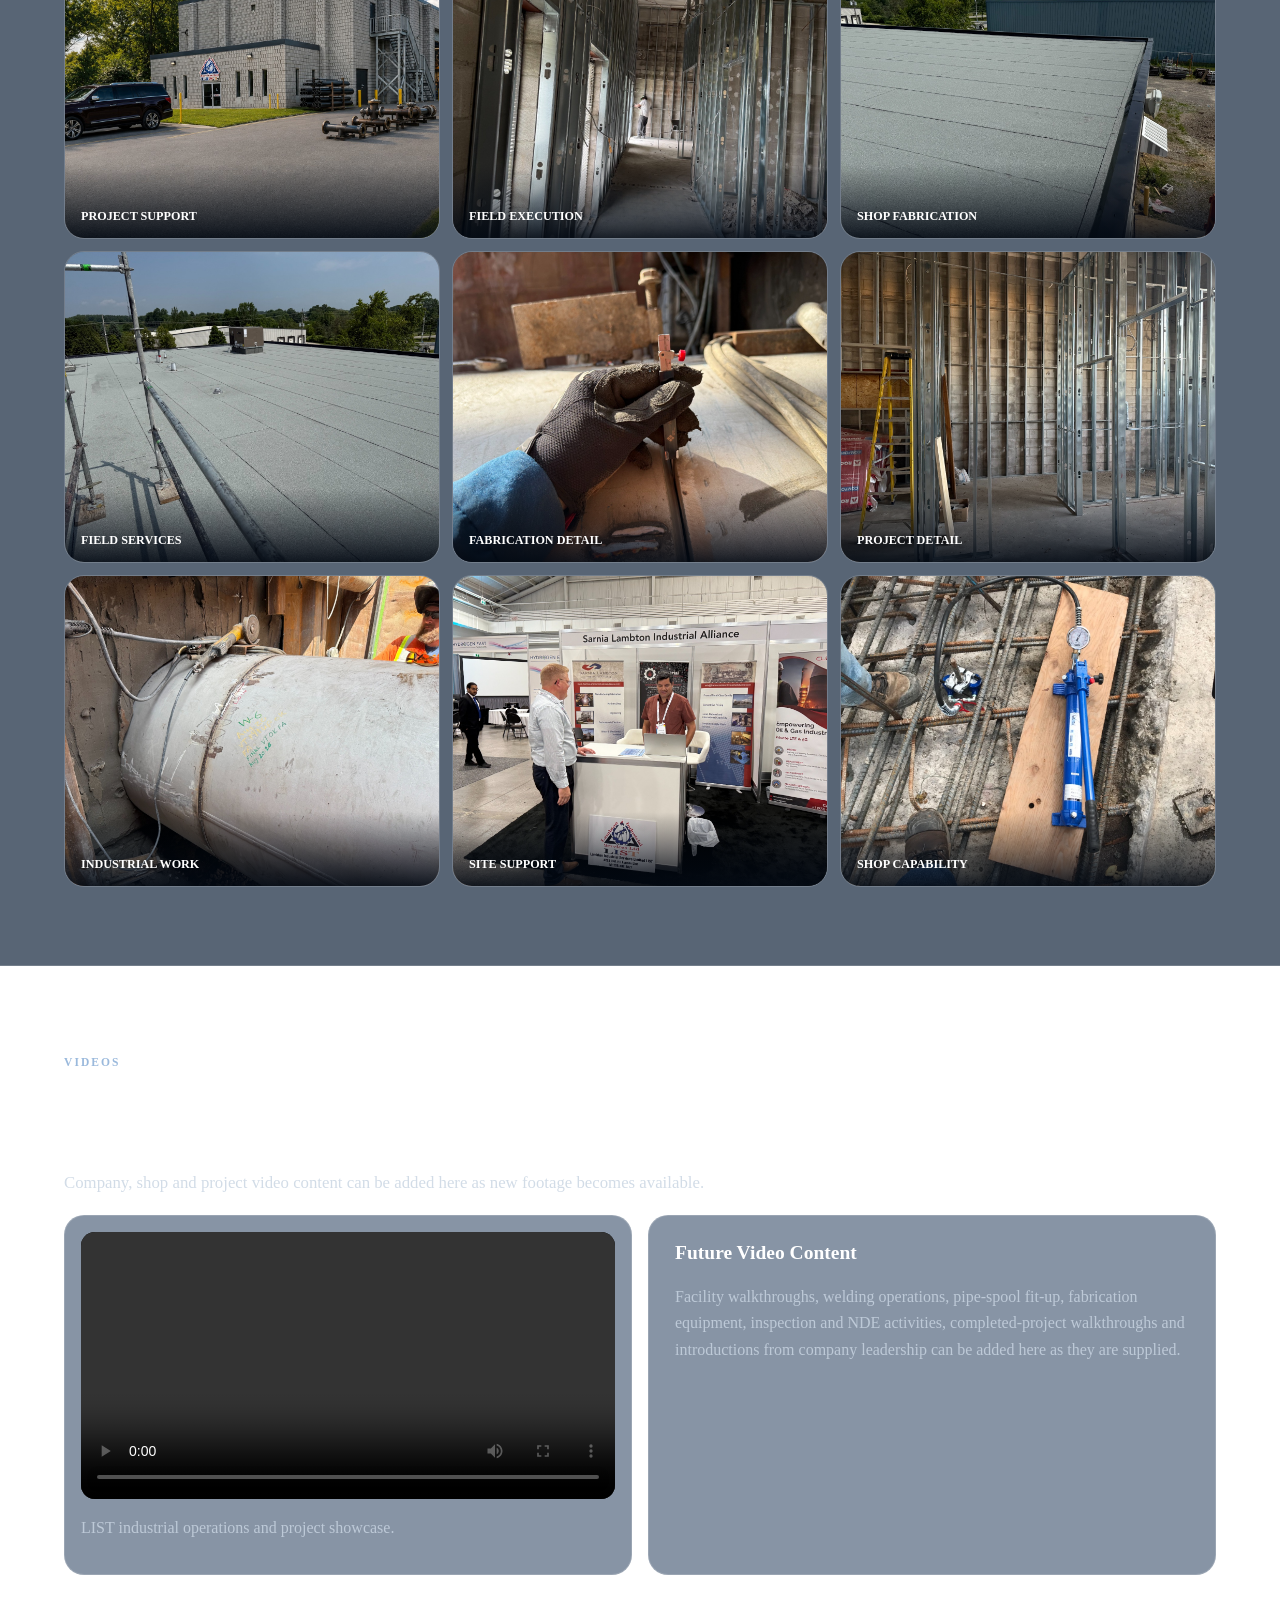
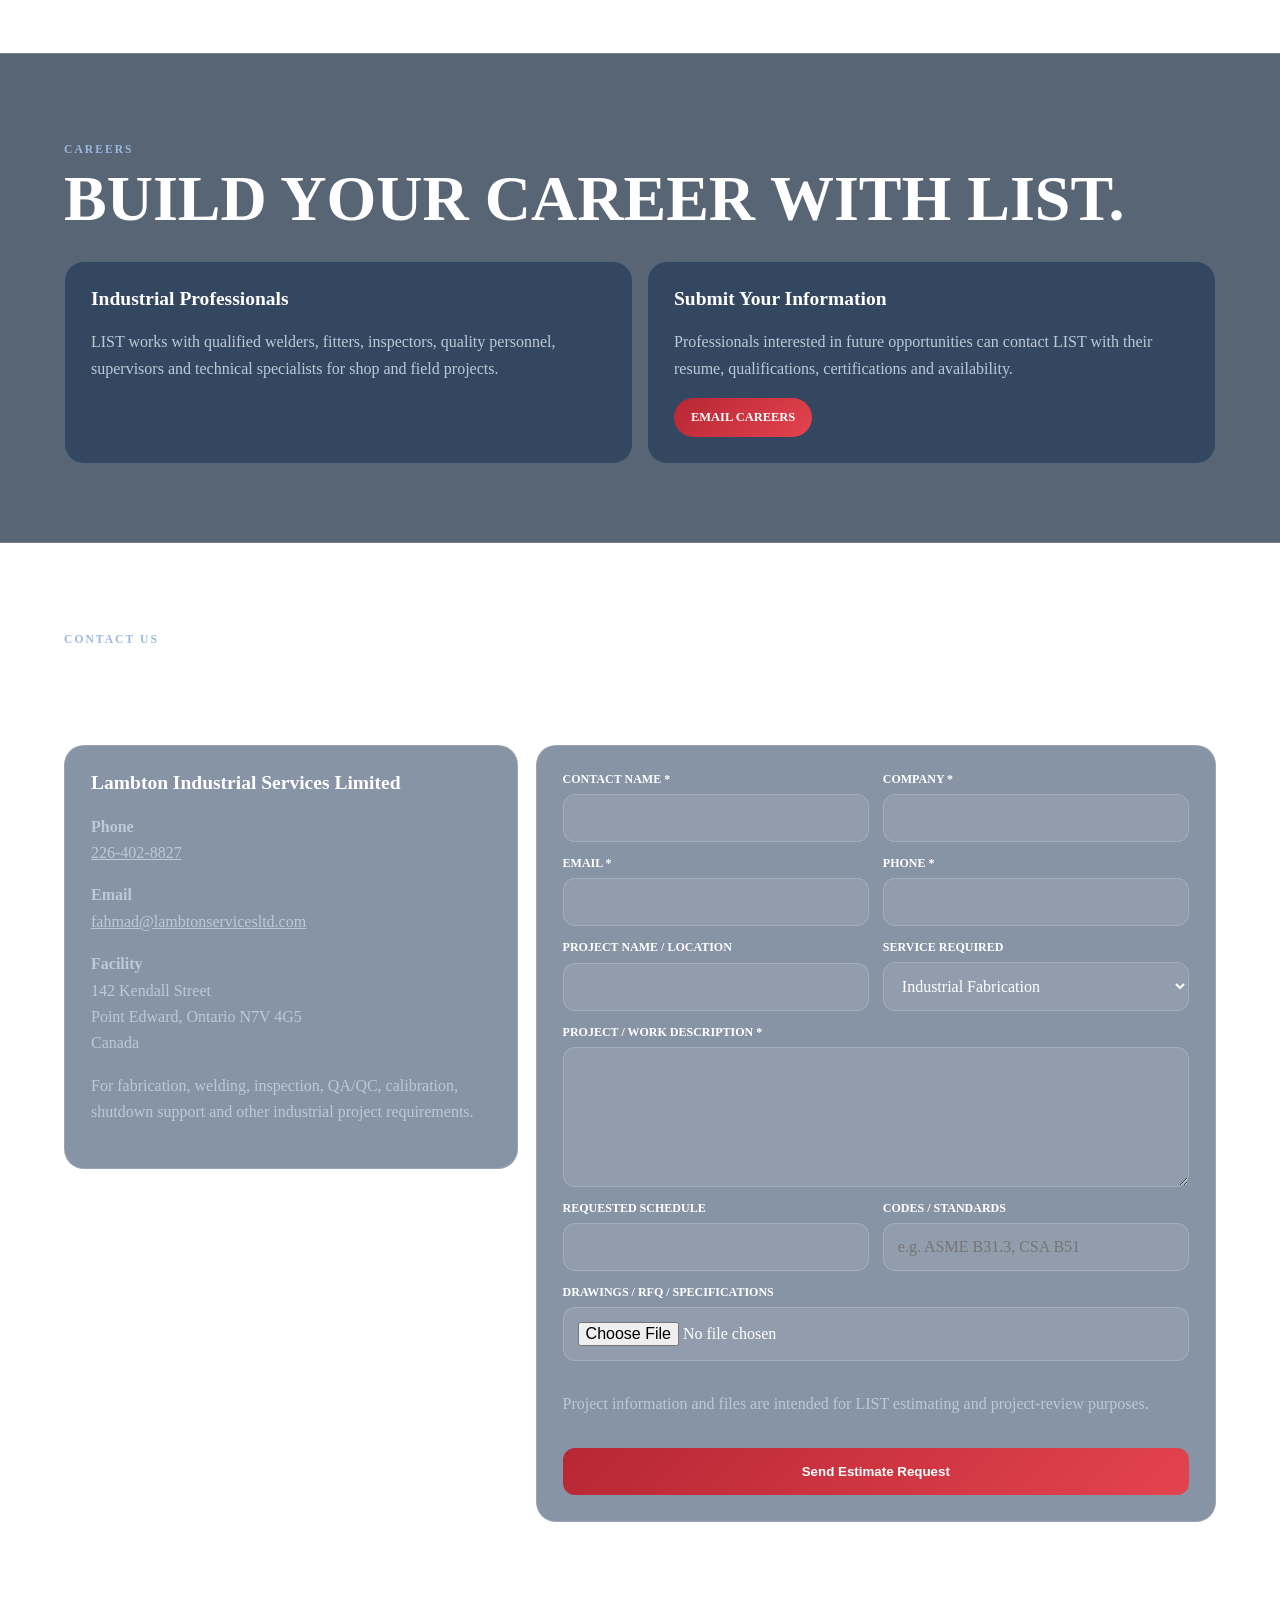
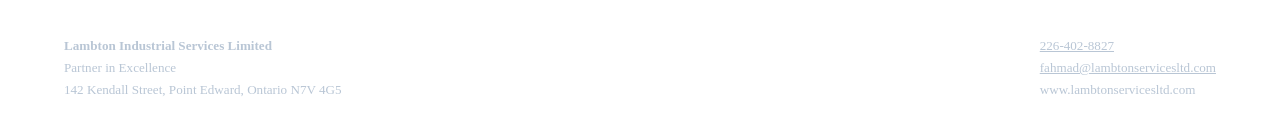
==== commit f6389862: "Fix LIST phone number" ====
--- a/index.html
+++ b/index.html
@@ -1 +1 @@
-<!doctype html><html lang="en"><head><meta charset="utf-8"><meta name="viewport" content="width=device-width,initial-scale=1"><title>Lambton Industrial Services Limited | Partner in Excellence</title><meta name="description" content="LIST provides certified industrial fabrication, welding, inspection, calibration, QA/QC and field services across Ontario and Canada."><meta name="theme-color" content="#07111f"><link rel="icon" href="788764632_1725554698727147_4965164449477250816_n.webp"><link rel="stylesheet" href="style.css"></head><body><header class="site-header"><a class="brand" href="#home"><img src="788764632_1725554698727147_4965164449477250816_n.webp" alt="LIST logo"><span>LIST</span></a><nav class="desktop-nav"><a href="#home">Home</a><a href="#about">About Us</a><a href="#services">Services</a><a href="#capabilities">Capabilities</a><a href="#industries">Industries</a><a href="#certifications">Certifications</a><a href="#quality">Quality</a><a href="#safety">Safety</a><a href="#projects">Projects</a><a href="#gallery">Photo Gallery</a><a href="#videos">Videos</a><a href="#careers">Careers</a><a href="#contact">Contact Us</a></nav><details class="mobile-menu"><summary>Menu</summary><div class="menu-panel"><a href="#home">Home</a><a href="#about">About Us</a><a href="#services">Services</a><a href="#capabilities">Capabilities</a><a href="#industries">Industries</a><a href="#certifications">Certifications</a><a href="#quality">Quality</a><a href="#safety">Safety</a><a href="#projects">Projects</a><a href="#gallery">Photo Gallery</a><a href="#videos">Videos</a><a href="#careers">Careers</a><a href="#contact">Contact Us</a></div></details><a class="call" href="tel:+12264068827">226-406-8827</a></header><main><section class="hero" id="home"><div class="wrap"><p class="eyebrow">Lambton Industrial Services Limited</p><h1>Partner in <span>Excellence.</span></h1><p class="lead">Certified industrial fabrication, welding, inspection and quality-control services from our Point Edward facility and at client sites throughout Ontario and across Canada.</p><div class="buttons"><a class="btn primary" href="#contact">Request an Estimate</a><a class="btn" href="#services">Explore Services</a></div></div></section><section class="section" id="about"><div class="wrap"><p class="eyebrow">About Us</p><h2>Industrial support built around <span>quality and delivery.</span></h2><p class="intro">Lambton Industrial Services Limited (LIST) is an Ontario-based industrial services company providing fabrication, welding, inspection, equipment calibration, quality assurance and quality control services to industrial, manufacturing, construction, energy, oil and gas, petrochemical and infrastructure clients.</p><p class="intro">Operating from our industrial facility at 142 Kendall Street in Point Edward, LIST provides shop and field services for piping systems, pressure equipment, structural components and custom-fabricated industrial products. Our team supports projects from planning and material control through fabrication, welding, inspection, testing, documentation and final turnover.</p><div class="stats"><div><strong>Point Edward</strong><span>Ontario Facility</span></div><div><strong>Shop + Field</strong><span>Flexible Execution</span></div><div><strong>Ontario + Canada</strong><span>Project Coverage</span></div><div><strong>Prime + Subcontract</strong><span>Project Support</span></div></div></div></section><section class="section" id="services"><div class="wrap"><p class="eyebrow">Services</p><h2>Complete industrial project support.</h2><div class="cards"><div class="card"><h3>Industrial Fabrication</h3><p>Process, power, refrigeration and pressure piping, pipe spools, structural steel, equipment skids, platforms, supports, tanks, pressure-equipment components and custom fabrication.</p></div><div class="card"><h3>Welding Services</h3><p>Certified shop and field welding for carbon steel, stainless steel and aluminum using SMAW, GTAW/TIG, GMAW/MIG, FCAW and MCAW processes.</p></div><div class="card"><h3>Inspection & NDE</h3><p>Visual inspection, MT, PT, dimensional inspection, coating and corrosion inspection, pressure-test witnessing, third-party inspection and field support.</p></div><div class="card"><h3>QA / QC</h3><p>Quality plans, ITPs, weld maps, traceability, MTR review, NCR/CAPA, surveillance, audits, turnover packages and regulatory documentation.</p></div><div class="card"><h3>Calibration</h3><p>Calibration and verification management for inspection, measuring and test equipment, including tracking, certificates, labels and laboratory coordination.</p></div><div class="card"><h3>Asset Integrity</h3><p>Corrosion inspection, coating-condition assessment, repair surveillance, post-maintenance inspection and coordination of specialized NDE and testing.</p></div></div></div></section><section class="section" id="capabilities"><div class="wrap"><p class="eyebrow">Capabilities</p><h2>From fabrication floor to field execution.</h2><div class="grid3"><div class="card"><h3>Piping & Pressure Systems</h3><ul><li>ASME B31.1 / B31.3 / B31.5 work</li><li>Carbon, stainless and aluminum piping</li><li>Pipe spools and prefabricated assemblies</li><li>Pressure equipment repair support</li><li>Hydrostatic and pneumatic testing support</li></ul></div><div class="card"><h3>Structural & Custom Fabrication</h3><ul><li>Structural steel</li><li>Platforms, frames and supports</li><li>Equipment skids and modular assemblies</li><li>Tank modification and repair</li><li>Prototype and custom components</li></ul></div><div class="card"><h3>Field & Shutdown Support</h3><ul><li>Field welding and repairs</li><li>Shutdowns and turnarounds</li><li>Construction quality surveillance</li><li>Equipment installation inspection</li><li>Project coordination and field verification</li></ul></div><div class="card"><h3>Inspection Capability</h3><ul><li>Visual, MT and PT</li><li>Coating and corrosion inspection</li><li>Receiving and source inspection</li><li>Dimensional and final inspection</li><li>Anchor pull and specialized testing support</li></ul></div><div class="card"><h3>Quality Systems</h3><ul><li>Project quality plans and ITPs</li><li>Material traceability and MTR review</li><li>Supplier and contractor surveillance</li><li>Internal and third-party audits</li><li>Data books and turnover documentation</li></ul></div><div class="card"><h3>Calibration Management</h3><ul><li>Pressure gauges and torque tools</li><li>Welding machines and electrical meters</li><li>DFT and ultrasonic gauges</li><li>Calipers, micrometers and weld gauges</li><li>ISO/IEC 17025 lab coordination</li></ul></div></div></div></section><section class="section" id="industries"><div class="wrap"><p class="eyebrow">Industries</p><h2>Experience across demanding sectors.</h2><div class="grid4"><div class="card"><h3>Energy & Process</h3><p>Oil & gas, petrochemical, refining, chemical processing, pipelines, natural gas and power generation.</p></div><div class="card"><h3>Mining & Materials</h3><p>Mining, minerals, uranium, fertilizer, potash, steel and metal fabrication.</p></div><div class="card"><h3>Manufacturing</h3><p>Industrial manufacturing, automotive, OEM, pulp & paper and food and beverage processing.</p></div><div class="card"><h3>Construction</h3><p>Mechanical contracting, industrial construction, commercial and institutional work.</p></div><div class="card"><h3>Pressure Equipment</h3><p>Pressure-equipment manufacturing and repair, tanks and vessels.</p></div><div class="card"><h3>Nuclear Supply Chain</h3><p>Quality-program and fabrication support subject to applicable project requirements.</p></div><div class="card"><h3>Infrastructure</h3><p>Bridges, structural steel, transportation, municipal and public infrastructure.</p></div><div class="card"><h3>EPC & Renewables</h3><p>Engineering, procurement and construction support plus renewable and alternative-energy projects.</p></div></div><p class="intro" style="margin-top:30px"><strong>Service area:</strong> Sarnia–Lambton, Point Edward, Corunna, St. Clair Township, Petrolia, Wallaceburg, Chatham-Kent, London, Windsor-Essex, Hamilton, Niagara Region, Mississauga, the Greater Toronto Area, Ontario-wide, Saskatchewan and projects throughout Canada subject to project requirements.</p></div></section><section class="section" id="certifications"><div class="wrap"><p class="eyebrow">Certifications</p><h2>Codes, credentials and industry affiliations.</h2><div class="cards"><div class="card"><h3>TSSA / Pressure</h3><p>ASME B31.1 Power Piping, ASME B31.3 Process Piping, ASME B31.5 Refrigeration Piping, CSA B51, pressure-equipment repair support, ASME Section VIII Division 1, ASME Section I and Category H pressure fittings, subject to current certificate scope.</p></div><div class="card"><h3>CWB</h3><p>CSA W47.1 Division 2 welding certification and CSA W178.1 inspection-organization certification or qualification.</p></div><div class="card"><h3>ISO & Quality</h3><p>ISO 9001 quality-management support, ISO/IEC 17025 calibration-system capabilities and in-house ISO 9001 Certified Lead Auditor capability.</p></div></div><div class="certs"><div class="cert"><img src="edbd8232-09d9-41d3-bc83-8ccc281d588f.jpeg" alt="Sarnia Lambton Chamber of Commerce"></div><div class="cert"><img src="8846a5e9-391a-47e8-b490-3316a407b821.jpeg" alt="Sarnia Construction Association"></div><div class="cert"><img src="79cb28c9-e6ba-4571-88e1-00dff9190d2d.jpeg" alt="WSIB Ontario"></div><div class="cert"><img src="03e31565-37f3-46a8-8403-bc5de7c11ddc.jpeg" alt="TSSA"></div><div class="cert"><img src="2f510f31-3a39-4caf-b721-bc5badee97ef.jpeg" alt="UA Local 663"></div><div class="cert"><img src="98cbca3f-d1b5-4f68-9931-bb16b30fc598.jpeg" alt="Sarnia Lambton Industrial Alliance"></div><div class="cert"><img src="a8f23e10-2c92-431d-8910-a1a41f849400.jpeg" alt="SAP Ariba"></div><div class="cert"><img src="2dc0c131-1aeb-4cd7-8359-332da5abe7fe.jpeg" alt="CWB CSA W178.1"></div><div class="cert"><img src="196194c6-e721-41a5-9ac4-5f89968d230b.jpeg" alt="LIST certification document"></div></div></div></section><section class="section" id="quality"><div class="wrap"><p class="eyebrow">Quality</p><h2>Controlled from planning to turnover.</h2><div class="grid2"><div class="card"><h3>Quality Assurance</h3><p>Project quality plans, ITP development, supplier surveillance, internal audits, certification-readiness support, quality manuals and procedure development.</p></div><div class="card"><h3>Quality Control</h3><p>Welding oversight, material traceability, inspections, test witnessing, NCR/CAPA management, documentation review and final turnover packages.</p></div><div class="card"><h3>Regulatory & Client Compliance</h3><p>TSSA and Authorized Inspector coordination, CWB program support, code compliance, drawing and specification review and client-specific documentation.</p></div><div class="card"><h3>Specialized Quality Support</h3><p>Nuclear quality-program development and gap analysis for CSA N285, N286 and N299 requirements, plus owner-inspector and client-representative services.</p></div></div></div></section><section class="section" id="safety"><div class="wrap"><p class="eyebrow">Safety</p><h2>Safety is part of every task.</h2><p class="intro">LIST’s operating approach emphasizes planning, competent personnel, safe-work procedures and compliance with provincial and site-specific requirements.</p><div class="grid3"><div class="card"><h3>Planning</h3><p>Job Hazard Analysis, field-level risk assessments and task-specific safe-work procedures.</p></div><div class="card"><h3>People</h3><p>Employee training, competency management, qualified personnel and appropriate personal protective equipment.</p></div><div class="card"><h3>Response & Improvement</h3><p>Incident reporting, corrective actions, emergency-response planning and continuous improvement.</p></div></div></div></section><section class="section" id="projects"><div class="wrap"><p class="eyebrow">Projects</p><h2>Selected industrial experience.</h2><div class="cards"><div class="card"><h3>Refinery Compressor Project</h3><p>Estimating and fabrication planning for multiple process and utility piping systems associated with a flare-gas compressor replacement project at Petro-Canada Refinery in Mississauga, Ontario.</p></div><div class="card"><h3>Internal Peening of Aluminum Pipe</h3><p>Specialized support for internal peening of 10-inch 6061-T6 aluminum pipe with controlled surface treatment and verification in Sarnia-Lambton.</p></div><div class="card"><h3>Refinery Shutdown Support</h3><p>Quality-control and inspection personnel for fabrication surveillance, welding inspection, documentation review and field-quality support.</p></div><div class="card"><h3>Industrial Blower Helium Leak Testing</h3><p>Leak-testing and verification support for an industrial blower assembly to identify leakage and confirm equipment integrity.</p></div><div class="card"><h3>Structural Anchor Pull Testing</h3><p>Pull testing for 44 installed MTO Highway 402 anchors to verify installation integrity and project requirements.</p></div><div class="card"><h3>Pressure & Structural Quality Support</h3><p>Quality planning, welding oversight, material-traceability review, test witnessing and turnover documentation for piping, vessels and structural fabrication.</p></div></div></div></section><section class="section" id="gallery"><div class="wrap"><p class="eyebrow">Photo Gallery</p><h2>Shop, fabrication and field work.</h2><div class="gallery"><figure><img src="4e84828f-83c8-4673-a4b7-c681f0cec6f3.jpeg" alt="LIST industrial fabrication" loading="lazy"><figcaption>Industrial Fabrication</figcaption></figure><figure><img src="80438e03-cdde-480b-a2ee-2a852cf902ae.jpeg" alt="LIST pressure piping" loading="lazy"><figcaption>Pressure Piping</figcaption></figure><figure><img src="3ad312a8-1b25-4d3b-a59f-de8ae9e1baa7.jpeg" alt="LIST field welding" loading="lazy"><figcaption>Field Welding</figcaption></figure><figure><img src="e630011b-4c74-4d68-81c8-f621c1ecfd79.jpeg" alt="LIST project support" loading="lazy"><figcaption>Project Support</figcaption></figure><figure><img src="de0dc79b-879a-49d2-8177-4aa15c1dc06b.jpeg" alt="LIST field execution" loading="lazy"><figcaption>Field Execution</figcaption></figure><figure><img src="0d9e6e4a-74ad-449c-8456-c4880a9de478.jpeg" alt="LIST shop fabrication" loading="lazy"><figcaption>Shop Fabrication</figcaption></figure><figure><img src="8597f73b-a5d3-4ce2-968b-68d837f368c5.jpeg" alt="LIST field services" loading="lazy"><figcaption>Field Services</figcaption></figure><figure><img src="0196362a-54c9-4efc-9b64-8c2eb864255a.jpeg" alt="LIST fabrication detail" loading="lazy"><figcaption>Fabrication Detail</figcaption></figure><figure><img src="1775fb02-3b9f-453b-9a69-171419b8e5b9.jpeg" alt="LIST project detail" loading="lazy"><figcaption>Project Detail</figcaption></figure><figure><img src="291c0b97-eaa6-4c9b-8801-60b2bb8e45fd.jpeg" alt="LIST industrial work" loading="lazy"><figcaption>Industrial Work</figcaption></figure><figure><img src="485b9382-42b7-47e2-8a14-3050bd2befb2.jpeg" alt="LIST site support" loading="lazy"><figcaption>Site Support</figcaption></figure><figure><img src="60c77556-2ef0-490c-bbce-899595142047.jpeg" alt="LIST shop capability" loading="lazy"><figcaption>Shop Capability</figcaption></figure></div></div></section><section class="section" id="videos"><div class="wrap"><p class="eyebrow">Videos</p><h2>Inside LIST.</h2><p class="intro">Company, shop and project video content can be added here as new footage becomes available.</p><div class="video-grid"><div class="video-card"><video controls playsinline preload="metadata"><source src="_users_5be6074f-4eb0-4179-a350-5ba843e4d9b6_generated_e325907c-7eaf-49a1-ab62-7b360c1574fe_generated_video.mp4" type="video/mp4">Your browser does not support video playback.</video><p class="muted">LIST industrial operations and project showcase.</p></div><div class="card"><h3>Future Video Content</h3><p>Facility walkthroughs, welding operations, pipe-spool fit-up, fabrication equipment, inspection and NDE activities, completed-project walkthroughs and introductions from company leadership can be added here as they are supplied.</p></div></div></div></section><section class="section" id="careers"><div class="wrap"><p class="eyebrow">Careers</p><h2>Build your career with LIST.</h2><div class="grid2"><div class="card"><h3>Industrial Professionals</h3><p>LIST works with qualified welders, fitters, inspectors, quality personnel, supervisors and technical specialists for shop and field projects.</p></div><div class="card"><h3>Submit Your Information</h3><p>Professionals interested in future opportunities can contact LIST with their resume, qualifications, certifications and availability.</p><a class="btn primary" href="mailto:fahmad@lambtonservicesltd.com?subject=Careers%20at%20LIST">Email Careers</a></div></div></div></section><section class="section" id="contact"><div class="wrap"><p class="eyebrow">Contact Us</p><h2>Let’s discuss your project.</h2><div class="quote-wrap"><aside class="card"><h3>Lambton Industrial Services Limited</h3><p><strong>Phone</strong><br><a href="tel:+12264068827">226-406-8827</a></p><p><strong>Email</strong><br><a href="mailto:fahmad@lambtonservicesltd.com">fahmad@lambtonservicesltd.com</a></p><p><strong>Facility</strong><br>142 Kendall Street<br>Point Edward, Ontario N7V 4G5<br>Canada</p><p class="muted">For fabrication, welding, inspection, QA/QC, calibration, shutdown support and other industrial project requirements.</p></aside><form class="card quote" name="lambton-quote" method="POST" action="/?submitted=1#contact" data-netlify="true" data-netlify-honeypot="bot-field" enctype="multipart/form-data"><input type="hidden" name="form-name" value="lambton-quote"><p style="position:absolute;overflow:hidden;clip:rect(0 0 0 0);height:1px;width:1px;margin:-1px"><label>Leave blank <input name="bot-field"></label></p><div class="field"><label>Contact Name *</label><input name="contact-name" required></div><div class="field"><label>Company *</label><input name="company" required></div><div class="field"><label>Email *</label><input type="email" name="email" required></div><div class="field"><label>Phone *</label><input type="tel" name="phone" required></div><div class="field"><label>Project Name / Location</label><input name="project-location"></div><div class="field"><label>Service Required</label><select name="service"><option>Industrial Fabrication</option><option>Welding</option><option>Inspection / NDE</option><option>QA / QC</option><option>Calibration</option><option>Pressure Equipment</option><option>Structural / Construction Support</option><option>Other</option></select></div><div class="field full"><label>Project / Work Description *</label><textarea name="work-description" required></textarea></div><div class="field"><label>Requested Schedule</label><input name="schedule"></div><div class="field"><label>Codes / Standards</label><input name="codes-standards" placeholder="e.g. ASME B31.3, CSA B51"></div><div class="field full"><label>Drawings / RFQ / Specifications</label><input type="file" name="project-file" accept=".pdf,.doc,.docx,.xls,.xlsx,.jpg,.jpeg,.png,.zip"></div><p class="muted full">Project information and files are intended for LIST estimating and project-review purposes.</p><button type="submit">Send Estimate Request</button></form></div></div></section></main><footer><div><strong>Lambton Industrial Services Limited</strong><br>Partner in Excellence<br>142 Kendall Street, Point Edward, Ontario N7V 4G5</div><div><a href="tel:+12264068827">226-406-8827</a><br><a href="mailto:fahmad@lambtonservicesltd.com">fahmad@lambtonservicesltd.com</a><br>www.lambtonservicesltd.com</div></footer><div class="mobile-bar"><a href="tel:+12264068827">Call Now</a><a href="#contact">Free Estimate</a></div><script>document.querySelectorAll('.menu-panel a').forEach(function(a){a.addEventListener('click',function(){var d=a.closest('details');if(d)d.removeAttribute('open')})});</script></body></html>+<!doctype html><html lang="en"><head><meta charset="utf-8"><meta name="viewport" content="width=device-width,initial-scale=1"><title>Lambton Industrial Services Limited | Partner in Excellence</title><meta name="description" content="LIST provides certified industrial fabrication, welding, inspection, calibration, QA/QC and field services across Ontario and Canada."><meta name="theme-color" content="#07111f"><link rel="icon" href="788764632_1725554698727147_4965164449477250816_n.webp"><link rel="stylesheet" href="style.css"></head><body><header class="site-header"><a class="brand" href="#home"><img src="788764632_1725554698727147_4965164449477250816_n.webp" alt="LIST logo"><span>LIST</span></a><nav class="desktop-nav"><a href="#home">Home</a><a href="#about">About Us</a><a href="#services">Services</a><a href="#capabilities">Capabilities</a><a href="#industries">Industries</a><a href="#certifications">Certifications</a><a href="#quality">Quality</a><a href="#safety">Safety</a><a href="#projects">Projects</a><a href="#gallery">Photo Gallery</a><a href="#videos">Videos</a><a href="#careers">Careers</a><a href="#contact">Contact Us</a></nav><details class="mobile-menu"><summary>Menu</summary><div class="menu-panel"><a href="#home">Home</a><a href="#about">About Us</a><a href="#services">Services</a><a href="#capabilities">Capabilities</a><a href="#industries">Industries</a><a href="#certifications">Certifications</a><a href="#quality">Quality</a><a href="#safety">Safety</a><a href="#projects">Projects</a><a href="#gallery">Photo Gallery</a><a href="#videos">Videos</a><a href="#careers">Careers</a><a href="#contact">Contact Us</a></div></details><a class="call" href="tel:+12264028827">226-402-8827</a></header><main><section class="hero" id="home"><div class="wrap"><p class="eyebrow">Lambton Industrial Services Limited</p><h1>Partner in <span>Excellence.</span></h1><p class="lead">Certified industrial fabrication, welding, inspection and quality-control services from our Point Edward facility and at client sites throughout Ontario and across Canada.</p><div class="buttons"><a class="btn primary" href="#contact">Request an Estimate</a><a class="btn" href="#services">Explore Services</a></div></div></section><section class="section" id="about"><div class="wrap"><p class="eyebrow">About Us</p><h2>Industrial support built around <span>quality and delivery.</span></h2><p class="intro">Lambton Industrial Services Limited (LIST) is an Ontario-based industrial services company providing fabrication, welding, inspection, equipment calibration, quality assurance and quality control services to industrial, manufacturing, construction, energy, oil and gas, petrochemical and infrastructure clients.</p><p class="intro">Operating from our industrial facility at 142 Kendall Street in Point Edward, LIST provides shop and field services for piping systems, pressure equipment, structural components and custom-fabricated industrial products. Our team supports projects from planning and material control through fabrication, welding, inspection, testing, documentation and final turnover.</p><div class="stats"><div><strong>Point Edward</strong><span>Ontario Facility</span></div><div><strong>Shop + Field</strong><span>Flexible Execution</span></div><div><strong>Ontario + Canada</strong><span>Project Coverage</span></div><div><strong>Prime + Subcontract</strong><span>Project Support</span></div></div></div></section><section class="section" id="services"><div class="wrap"><p class="eyebrow">Services</p><h2>Complete industrial project support.</h2><div class="cards"><div class="card"><h3>Industrial Fabrication</h3><p>Process, power, refrigeration and pressure piping, pipe spools, structural steel, equipment skids, platforms, supports, tanks, pressure-equipment components and custom fabrication.</p></div><div class="card"><h3>Welding Services</h3><p>Certified shop and field welding for carbon steel, stainless steel and aluminum using SMAW, GTAW/TIG, GMAW/MIG, FCAW and MCAW processes.</p></div><div class="card"><h3>Inspection & NDE</h3><p>Visual inspection, MT, PT, dimensional inspection, coating and corrosion inspection, pressure-test witnessing, third-party inspection and field support.</p></div><div class="card"><h3>QA / QC</h3><p>Quality plans, ITPs, weld maps, traceability, MTR review, NCR/CAPA, surveillance, audits, turnover packages and regulatory documentation.</p></div><div class="card"><h3>Calibration</h3><p>Calibration and verification management for inspection, measuring and test equipment, including tracking, certificates, labels and laboratory coordination.</p></div><div class="card"><h3>Asset Integrity</h3><p>Corrosion inspection, coating-condition assessment, repair surveillance, post-maintenance inspection and coordination of specialized NDE and testing.</p></div></div></div></section><section class="section" id="capabilities"><div class="wrap"><p class="eyebrow">Capabilities</p><h2>From fabrication floor to field execution.</h2><div class="grid3"><div class="card"><h3>Piping & Pressure Systems</h3><ul><li>ASME B31.1 / B31.3 / B31.5 work</li><li>Carbon, stainless and aluminum piping</li><li>Pipe spools and prefabricated assemblies</li><li>Pressure equipment repair support</li><li>Hydrostatic and pneumatic testing support</li></ul></div><div class="card"><h3>Structural & Custom Fabrication</h3><ul><li>Structural steel</li><li>Platforms, frames and supports</li><li>Equipment skids and modular assemblies</li><li>Tank modification and repair</li><li>Prototype and custom components</li></ul></div><div class="card"><h3>Field & Shutdown Support</h3><ul><li>Field welding and repairs</li><li>Shutdowns and turnarounds</li><li>Construction quality surveillance</li><li>Equipment installation inspection</li><li>Project coordination and field verification</li></ul></div><div class="card"><h3>Inspection Capability</h3><ul><li>Visual, MT and PT</li><li>Coating and corrosion inspection</li><li>Receiving and source inspection</li><li>Dimensional and final inspection</li><li>Anchor pull and specialized testing support</li></ul></div><div class="card"><h3>Quality Systems</h3><ul><li>Project quality plans and ITPs</li><li>Material traceability and MTR review</li><li>Supplier and contractor surveillance</li><li>Internal and third-party audits</li><li>Data books and turnover documentation</li></ul></div><div class="card"><h3>Calibration Management</h3><ul><li>Pressure gauges and torque tools</li><li>Welding machines and electrical meters</li><li>DFT and ultrasonic gauges</li><li>Calipers, micrometers and weld gauges</li><li>ISO/IEC 17025 lab coordination</li></ul></div></div></div></section><section class="section" id="industries"><div class="wrap"><p class="eyebrow">Industries</p><h2>Experience across demanding sectors.</h2><div class="grid4"><div class="card"><h3>Energy & Process</h3><p>Oil & gas, petrochemical, refining, chemical processing, pipelines, natural gas and power generation.</p></div><div class="card"><h3>Mining & Materials</h3><p>Mining, minerals, uranium, fertilizer, potash, steel and metal fabrication.</p></div><div class="card"><h3>Manufacturing</h3><p>Industrial manufacturing, automotive, OEM, pulp & paper and food and beverage processing.</p></div><div class="card"><h3>Construction</h3><p>Mechanical contracting, industrial construction, commercial and institutional work.</p></div><div class="card"><h3>Pressure Equipment</h3><p>Pressure-equipment manufacturing and repair, tanks and vessels.</p></div><div class="card"><h3>Nuclear Supply Chain</h3><p>Quality-program and fabrication support subject to applicable project requirements.</p></div><div class="card"><h3>Infrastructure</h3><p>Bridges, structural steel, transportation, municipal and public infrastructure.</p></div><div class="card"><h3>EPC & Renewables</h3><p>Engineering, procurement and construction support plus renewable and alternative-energy projects.</p></div></div><p class="intro" style="margin-top:30px"><strong>Service area:</strong> Sarnia–Lambton, Point Edward, Corunna, St. Clair Township, Petrolia, Wallaceburg, Chatham-Kent, London, Windsor-Essex, Hamilton, Niagara Region, Mississauga, the Greater Toronto Area, Ontario-wide, Saskatchewan and projects throughout Canada subject to project requirements.</p></div></section><section class="section" id="certifications"><div class="wrap"><p class="eyebrow">Certifications</p><h2>Codes, credentials and industry affiliations.</h2><div class="cards"><div class="card"><h3>TSSA / Pressure</h3><p>ASME B31.1 Power Piping, ASME B31.3 Process Piping, ASME B31.5 Refrigeration Piping, CSA B51, pressure-equipment repair support, ASME Section VIII Division 1, ASME Section I and Category H pressure fittings, subject to current certificate scope.</p></div><div class="card"><h3>CWB</h3><p>CSA W47.1 Division 2 welding certification and CSA W178.1 inspection-organization certification or qualification.</p></div><div class="card"><h3>ISO & Quality</h3><p>ISO 9001 quality-management support, ISO/IEC 17025 calibration-system capabilities and in-house ISO 9001 Certified Lead Auditor capability.</p></div></div><div class="certs"><div class="cert"><img src="edbd8232-09d9-41d3-bc83-8ccc281d588f.jpeg" alt="Sarnia Lambton Chamber of Commerce"></div><div class="cert"><img src="8846a5e9-391a-47e8-b490-3316a407b821.jpeg" alt="Sarnia Construction Association"></div><div class="cert"><img src="79cb28c9-e6ba-4571-88e1-00dff9190d2d.jpeg" alt="WSIB Ontario"></div><div class="cert"><img src="03e31565-37f3-46a8-8403-bc5de7c11ddc.jpeg" alt="TSSA"></div><div class="cert"><img src="2f510f31-3a39-4caf-b721-bc5badee97ef.jpeg" alt="UA Local 663"></div><div class="cert"><img src="98cbca3f-d1b5-4f68-9931-bb16b30fc598.jpeg" alt="Sarnia Lambton Industrial Alliance"></div><div class="cert"><img src="a8f23e10-2c92-431d-8910-a1a41f849400.jpeg" alt="SAP Ariba"></div><div class="cert"><img src="2dc0c131-1aeb-4cd7-8359-332da5abe7fe.jpeg" alt="CWB CSA W178.1"></div><div class="cert"><img src="196194c6-e721-41a5-9ac4-5f89968d230b.jpeg" alt="LIST certification document"></div></div></div></section><section class="section" id="quality"><div class="wrap"><p class="eyebrow">Quality</p><h2>Controlled from planning to turnover.</h2><div class="grid2"><div class="card"><h3>Quality Assurance</h3><p>Project quality plans, ITP development, supplier surveillance, internal audits, certification-readiness support, quality manuals and procedure development.</p></div><div class="card"><h3>Quality Control</h3><p>Welding oversight, material traceability, inspections, test witnessing, NCR/CAPA management, documentation review and final turnover packages.</p></div><div class="card"><h3>Regulatory & Client Compliance</h3><p>TSSA and Authorized Inspector coordination, CWB program support, code compliance, drawing and specification review and client-specific documentation.</p></div><div class="card"><h3>Specialized Quality Support</h3><p>Nuclear quality-program development and gap analysis for CSA N285, N286 and N299 requirements, plus owner-inspector and client-representative services.</p></div></div></div></section><section class="section" id="safety"><div class="wrap"><p class="eyebrow">Safety</p><h2>Safety is part of every task.</h2><p class="intro">LIST’s operating approach emphasizes planning, competent personnel, safe-work procedures and compliance with provincial and site-specific requirements.</p><div class="grid3"><div class="card"><h3>Planning</h3><p>Job Hazard Analysis, field-level risk assessments and task-specific safe-work procedures.</p></div><div class="card"><h3>People</h3><p>Employee training, competency management, qualified personnel and appropriate personal protective equipment.</p></div><div class="card"><h3>Response & Improvement</h3><p>Incident reporting, corrective actions, emergency-response planning and continuous improvement.</p></div></div></div></section><section class="section" id="projects"><div class="wrap"><p class="eyebrow">Projects</p><h2>Selected industrial experience.</h2><div class="cards"><div class="card"><h3>Refinery Compressor Project</h3><p>Estimating and fabrication planning for multiple process and utility piping systems associated with a flare-gas compressor replacement project at Petro-Canada Refinery in Mississauga, Ontario.</p></div><div class="card"><h3>Internal Peening of Aluminum Pipe</h3><p>Specialized support for internal peening of 10-inch 6061-T6 aluminum pipe with controlled surface treatment and verification in Sarnia-Lambton.</p></div><div class="card"><h3>Refinery Shutdown Support</h3><p>Quality-control and inspection personnel for fabrication surveillance, welding inspection, documentation review and field-quality support.</p></div><div class="card"><h3>Industrial Blower Helium Leak Testing</h3><p>Leak-testing and verification support for an industrial blower assembly to identify leakage and confirm equipment integrity.</p></div><div class="card"><h3>Structural Anchor Pull Testing</h3><p>Pull testing for 44 installed MTO Highway 402 anchors to verify installation integrity and project requirements.</p></div><div class="card"><h3>Pressure & Structural Quality Support</h3><p>Quality planning, welding oversight, material-traceability review, test witnessing and turnover documentation for piping, vessels and structural fabrication.</p></div></div></div></section><section class="section" id="gallery"><div class="wrap"><p class="eyebrow">Photo Gallery</p><h2>Shop, fabrication and field work.</h2><div class="gallery"><figure><img src="4e84828f-83c8-4673-a4b7-c681f0cec6f3.jpeg" alt="LIST industrial fabrication" loading="lazy"><figcaption>Industrial Fabrication</figcaption></figure><figure><img src="80438e03-cdde-480b-a2ee-2a852cf902ae.jpeg" alt="LIST pressure piping" loading="lazy"><figcaption>Pressure Piping</figcaption></figure><figure><img src="3ad312a8-1b25-4d3b-a59f-de8ae9e1baa7.jpeg" alt="LIST field welding" loading="lazy"><figcaption>Field Welding</figcaption></figure><figure><img src="e630011b-4c74-4d68-81c8-f621c1ecfd79.jpeg" alt="LIST project support" loading="lazy"><figcaption>Project Support</figcaption></figure><figure><img src="de0dc79b-879a-49d2-8177-4aa15c1dc06b.jpeg" alt="LIST field execution" loading="lazy"><figcaption>Field Execution</figcaption></figure><figure><img src="0d9e6e4a-74ad-449c-8456-c4880a9de478.jpeg" alt="LIST shop fabrication" loading="lazy"><figcaption>Shop Fabrication</figcaption></figure><figure><img src="8597f73b-a5d3-4ce2-968b-68d837f368c5.jpeg" alt="LIST field services" loading="lazy"><figcaption>Field Services</figcaption></figure><figure><img src="0196362a-54c9-4efc-9b64-8c2eb864255a.jpeg" alt="LIST fabrication detail" loading="lazy"><figcaption>Fabrication Detail</figcaption></figure><figure><img src="1775fb02-3b9f-453b-9a69-171419b8e5b9.jpeg" alt="LIST project detail" loading="lazy"><figcaption>Project Detail</figcaption></figure><figure><img src="291c0b97-eaa6-4c9b-8801-60b2bb8e45fd.jpeg" alt="LIST industrial work" loading="lazy"><figcaption>Industrial Work</figcaption></figure><figure><img src="485b9382-42b7-47e2-8a14-3050bd2befb2.jpeg" alt="LIST site support" loading="lazy"><figcaption>Site Support</figcaption></figure><figure><img src="60c77556-2ef0-490c-bbce-899595142047.jpeg" alt="LIST shop capability" loading="lazy"><figcaption>Shop Capability</figcaption></figure></div></div></section><section class="section" id="videos"><div class="wrap"><p class="eyebrow">Videos</p><h2>Inside LIST.</h2><p class="intro">Company, shop and project video content can be added here as new footage becomes available.</p><div class="video-grid"><div class="video-card"><video controls playsinline preload="metadata"><source src="_users_5be6074f-4eb0-4179-a350-5ba843e4d9b6_generated_e325907c-7eaf-49a1-ab62-7b360c1574fe_generated_video.mp4" type="video/mp4">Your browser does not support video playback.</video><p class="muted">LIST industrial operations and project showcase.</p></div><div class="card"><h3>Future Video Content</h3><p>Facility walkthroughs, welding operations, pipe-spool fit-up, fabrication equipment, inspection and NDE activities, completed-project walkthroughs and introductions from company leadership can be added here as they are supplied.</p></div></div></div></section><section class="section" id="careers"><div class="wrap"><p class="eyebrow">Careers</p><h2>Build your career with LIST.</h2><div class="grid2"><div class="card"><h3>Industrial Professionals</h3><p>LIST works with qualified welders, fitters, inspectors, quality personnel, supervisors and technical specialists for shop and field projects.</p></div><div class="card"><h3>Submit Your Information</h3><p>Professionals interested in future opportunities can contact LIST with their resume, qualifications, certifications and availability.</p><a class="btn primary" href="mailto:fahmad@lambtonservicesltd.com?subject=Careers%20at%20LIST">Email Careers</a></div></div></div></section><section class="section" id="contact"><div class="wrap"><p class="eyebrow">Contact Us</p><h2>Let’s discuss your project.</h2><div class="quote-wrap"><aside class="card"><h3>Lambton Industrial Services Limited</h3><p><strong>Phone</strong><br><a href="tel:+12264028827">226-402-8827</a></p><p><strong>Email</strong><br><a href="mailto:fahmad@lambtonservicesltd.com">fahmad@lambtonservicesltd.com</a></p><p><strong>Facility</strong><br>142 Kendall Street<br>Point Edward, Ontario N7V 4G5<br>Canada</p><p class="muted">For fabrication, welding, inspection, QA/QC, calibration, shutdown support and other industrial project requirements.</p></aside><form class="card quote" name="lambton-quote" method="POST" action="/?submitted=1#contact" data-netlify="true" data-netlify-honeypot="bot-field" enctype="multipart/form-data"><input type="hidden" name="form-name" value="lambton-quote"><p style="position:absolute;overflow:hidden;clip:rect(0 0 0 0);height:1px;width:1px;margin:-1px"><label>Leave blank <input name="bot-field"></label></p><div class="field"><label>Contact Name *</label><input name="contact-name" required></div><div class="field"><label>Company *</label><input name="company" required></div><div class="field"><label>Email *</label><input type="email" name="email" required></div><div class="field"><label>Phone *</label><input type="tel" name="phone" required></div><div class="field"><label>Project Name / Location</label><input name="project-location"></div><div class="field"><label>Service Required</label><select name="service"><option>Industrial Fabrication</option><option>Welding</option><option>Inspection / NDE</option><option>QA / QC</option><option>Calibration</option><option>Pressure Equipment</option><option>Structural / Construction Support</option><option>Other</option></select></div><div class="field full"><label>Project / Work Description *</label><textarea name="work-description" required></textarea></div><div class="field"><label>Requested Schedule</label><input name="schedule"></div><div class="field"><label>Codes / Standards</label><input name="codes-standards" placeholder="e.g. ASME B31.3, CSA B51"></div><div class="field full"><label>Drawings / RFQ / Specifications</label><input type="file" name="project-file" accept=".pdf,.doc,.docx,.xls,.xlsx,.jpg,.jpeg,.png,.zip"></div><p class="muted full">Project information and files are intended for LIST estimating and project-review purposes.</p><button type="submit">Send Estimate Request</button></form></div></div></section></main><footer><div><strong>Lambton Industrial Services Limited</strong><br>Partner in Excellence<br>142 Kendall Street, Point Edward, Ontario N7V 4G5</div><div><a href="tel:+12264028827">226-402-8827</a><br><a href="mailto:fahmad@lambtonservicesltd.com">fahmad@lambtonservicesltd.com</a><br>www.lambtonservicesltd.com</div></footer><div class="mobile-bar"><a href="tel:+12264028827">Call Now</a><a href="#contact">Free Estimate</a></div><script>document.querySelectorAll('.menu-panel a').forEach(function(a){a.addEventListener('click',function(){var d=a.closest('details');if(d)d.removeAttribute('open')})});</script></body></html>
--- a/style.css
+++ b/style.css
@@ -1 +1 @@
-:root{--red:#cf303b;--blue:#2e5e91;--ink:#07111f;--glass:rgba(10,28,52,.68);--line:rgba(255,255,255,.16);--muted:#bdc9d7}*{box-sizing:border-box}html{scroll-behavior:smooth;scroll-padding-top:92px}body{margin:0;background:radial-gradient(circle at 15% 10%,#244d79 0,transparent 34%),radial-gradient(circle at 90% 35%,#6f2635 0,transparent 32%),linear-gradient(145deg,#07111f,#102844 55%,#07111f);background-attachment:fixed;color:#fff;font-family:Arial,sans-serif}a{color:inherit}img,video{max-width:100%;display:block}.site-header{min-height:82px;padding:10px 3vw;display:flex;align-items:center;gap:18px;position:sticky;top:0;z-index:100;background:rgba(4,14,28,.82);backdrop-filter:blur(18px);-webkit-backdrop-filter:blur(18px);border-bottom:1px solid var(--line)}.brand{display:flex;align-items:center;gap:10px;text-decoration:none;font-weight:900;white-space:nowrap}.brand img{width:50px;height:50px;object-fit:cover;border-radius:11px}.brand span{font-size:1rem}.desktop-nav{display:flex;gap:2px;margin:auto;flex-wrap:wrap;justify-content:center}.desktop-nav a{padding:8px 8px;text-decoration:none;font-size:.65rem;text-transform:uppercase;font-weight:900;color:#c9d5e2;border-radius:8px;white-space:nowrap}.desktop-nav a:hover{background:rgba(255,255,255,.1);color:#fff}.call,.btn{border:1px solid var(--line);padding:12px 17px;border-radius:999px;text-decoration:none;font-size:.78rem;font-weight:900;text-transform:uppercase;display:inline-block}.primary{background:linear-gradient(135deg,#b72734,#e4434e);border:0}.mobile-menu{display:none;margin-left:auto;position:relative}.mobile-menu summary{cursor:pointer;list-style:none;border:1px solid var(--line);padding:11px 14px;border-radius:10px;font-weight:900;text-transform:uppercase;font-size:.75rem}.mobile-menu summary::-webkit-details-marker{display:none}.mobile-menu[open] .menu-panel{display:grid}.menu-panel{position:absolute;right:0;top:50px;width:min(320px,86vw);max-height:70vh;overflow:auto;padding:10px;background:#07111f;border:1px solid var(--line);border-radius:14px;box-shadow:0 18px 50px rgba(0,0,0,.4)}.menu-panel a{padding:12px;text-decoration:none;border-radius:9px;font-weight:800;font-size:.82rem}.menu-panel a:hover{background:rgba(255,255,255,.08)}.wrap{width:min(1380px,90%);margin:auto}.hero{padding:112px 0 98px;min-height:68vh;display:flex;align-items:center}.eyebrow{text-transform:uppercase;letter-spacing:.18em;font-size:.72rem;font-weight:900;color:#9ab9dc}.hero h1{font-size:clamp(3.5rem,9vw,7.5rem);line-height:.9;text-transform:uppercase;margin:15px 0 25px;max-width:1100px}.hero h1 span,h2 span{color:#9ab9dc}.lead,.intro{max-width:930px;color:#d2dce7;line-height:1.8;font-size:1.05rem}.buttons{display:flex;gap:10px;flex-wrap:wrap;margin-top:28px}.section{padding:78px 0}.section:nth-of-type(even){background:var(--glass);backdrop-filter:blur(15px);-webkit-backdrop-filter:blur(15px);border-top:1px solid var(--line);border-bottom:1px solid var(--line)}h2{font-size:clamp(2.2rem,5vw,4.5rem);line-height:1;text-transform:uppercase;margin:10px 0 25px}.cards,.grid2,.grid3,.grid4{display:grid;gap:14px;margin-top:30px}.cards,.grid3{grid-template-columns:repeat(3,1fr)}.grid2{grid-template-columns:repeat(2,1fr)}.grid4{grid-template-columns:repeat(4,1fr)}.card{display:block;padding:26px;border:1px solid var(--line);border-radius:20px;background:rgba(17,43,76,.5);text-decoration:none}.card h3{margin-top:0;font-size:1.22rem}.card p,.card li,.muted{color:var(--muted);line-height:1.65}.card ul{padding-left:18px;margin-bottom:0}.stats{display:grid;grid-template-columns:repeat(4,1fr);gap:12px;margin-top:30px}.stats div{padding:24px;border:1px solid var(--line);border-radius:18px;background:rgba(255,255,255,.05)}.stats strong{display:block;font-size:1.35rem}.stats span{display:block;color:var(--muted);margin-top:7px}.certs{display:grid;grid-template-columns:repeat(5,1fr);gap:12px;margin-top:30px}.cert{background:#f7f8fa;border-radius:18px;padding:14px;min-height:180px;display:grid;place-items:center}.cert img{width:100%;height:145px;object-fit:contain}.gallery{display:grid;grid-template-columns:repeat(3,1fr);gap:12px}.gallery figure{margin:0;position:relative;overflow:hidden;border-radius:20px;border:1px solid var(--line)}.gallery img{width:100%;height:310px;object-fit:cover;transition:.3s}.gallery figure:hover img{transform:scale(1.03)}.gallery figcaption{position:absolute;left:0;right:0;bottom:0;padding:45px 16px 14px;background:linear-gradient(transparent,rgba(2,9,19,.9));font-weight:900;text-transform:uppercase;font-size:.76rem}.video-grid{display:grid;grid-template-columns:repeat(2,1fr);gap:16px}.video-card{padding:16px;border:1px solid var(--line);border-radius:20px;background:rgba(17,43,76,.5)}.video-card video{width:100%;border-radius:14px;background:#000}.quote-wrap{display:grid;grid-template-columns:.8fr 1.2fr;gap:18px;align-items:start}.quote{display:grid;grid-template-columns:1fr 1fr;gap:14px}.field{display:grid;gap:7px}.full{grid-column:1/-1}.field label{font-size:.75rem;font-weight:900;text-transform:uppercase}.field input,.field select,.field textarea{padding:14px;border:1px solid var(--line);border-radius:12px;background:rgba(255,255,255,.09);color:#fff;font:inherit}.field select option{color:#111}.field textarea{min-height:140px}.quote button{grid-column:1/-1;padding:16px;border:0;border-radius:12px;color:#fff;font-weight:900;background:linear-gradient(135deg,#b72734,#e4434e)}.cta{text-align:center}.cta p{color:var(--muted)}footer{padding:34px 5%;display:flex;justify-content:space-between;gap:20px;color:#b9c6d5;font-size:.82rem;line-height:1.7;border-top:1px solid var(--line)}.mobile-bar{display:none}@media(max-width:1180px){.desktop-nav{display:none}.mobile-menu{display:block}.site-header .call{display:none}.cards,.grid4{grid-template-columns:repeat(2,1fr)}.certs{grid-template-columns:repeat(3,1fr)}}@media(max-width:700px){body{padding-bottom:62px}.hero{padding:72px 0;min-height:auto}.section{padding:58px 0}.cards,.grid2,.grid3,.grid4,.stats,.gallery,.video-grid,.quote-wrap,.quote{grid-template-columns:1fr}.certs{grid-template-columns:1fr 1fr}.gallery img{height:250px}.full,.field,.quote button{grid-column:1}footer{flex-direction:column}.mobile-bar{position:fixed;display:grid;grid-template-columns:1fr 1fr;bottom:0;left:0;right:0;height:62px;z-index:120}.mobile-bar a{display:grid;place-items:center;text-decoration:none;text-transform:uppercase;font-weight:900}.mobile-bar a:first-child{background:#fff;color:#17243a}.mobile-bar a:last-child{background:var(--red);color:#fff}}+:root{--red:#cf303b;--blue:#2e5e91;--ink:#07111f;--glass:rgba(10,28,52,.68);--line:rgba(255,255,255,.16);--muted:#bdc9d7}*{box-sizing:border-box}html{scroll-behavior:smooth;scroll-padding-top:92px}body{margin:0;background:radial-gradient(circle at 15% 10%,#244d79 0,transparent 34%),radial-gradient(circle at 90% 35%,#6f2635 0,transparent 32%),linear-gradient(145deg,#07111f,#102844 55%,#07111f);background-attachment:fixed;color:#fff;font-family:"Times New Roman",Times,serif}a{color:inherit}img,video{max-width:100%;display:block}.site-header{min-height:82px;padding:10px 3vw;display:flex;align-items:center;gap:18px;position:sticky;top:0;z-index:100;background:rgba(4,14,28,.82);backdrop-filter:blur(18px);-webkit-backdrop-filter:blur(18px);border-bottom:1px solid var(--line)}.brand{display:flex;align-items:center;gap:10px;text-decoration:none;font-weight:900;white-space:nowrap}.brand img{width:50px;height:50px;object-fit:cover;border-radius:11px}.brand span{font-size:1rem}.desktop-nav{display:flex;gap:2px;margin:auto;flex-wrap:wrap;justify-content:center}.desktop-nav a{padding:8px 8px;text-decoration:none;font-size:.65rem;text-transform:uppercase;font-weight:900;color:#c9d5e2;border-radius:8px;white-space:nowrap}.desktop-nav a:hover{background:rgba(255,255,255,.1);color:#fff}.call,.btn{border:1px solid var(--line);padding:12px 17px;border-radius:999px;text-decoration:none;font-size:.78rem;font-weight:900;text-transform:uppercase;display:inline-block}.primary{background:linear-gradient(135deg,#b72734,#e4434e);border:0}.mobile-menu{display:none;margin-left:auto;position:relative}.mobile-menu summary{cursor:pointer;list-style:none;border:1px solid var(--line);padding:11px 14px;border-radius:10px;font-weight:900;text-transform:uppercase;font-size:.75rem}.mobile-menu summary::-webkit-details-marker{display:none}.mobile-menu[open] .menu-panel{display:grid}.menu-panel{position:absolute;right:0;top:50px;width:min(320px,86vw);max-height:70vh;overflow:auto;padding:10px;background:#07111f;border:1px solid var(--line);border-radius:14px;box-shadow:0 18px 50px rgba(0,0,0,.4)}.menu-panel a{padding:12px;text-decoration:none;border-radius:9px;font-weight:800;font-size:.82rem}.menu-panel a:hover{background:rgba(255,255,255,.08)}.wrap{width:min(1380px,90%);margin:auto}.hero{padding:112px 0 98px;min-height:68vh;display:flex;align-items:center}.hero .wrap::before{content:"Built to Meet Our Customers' Needs";display:inline-block;margin-bottom:18px;color:#ff3d49;font-size:clamp(1rem,2.2vw,1.45rem);font-weight:900;letter-spacing:.06em;text-transform:uppercase}.hero .eyebrow::after{content:" L.I.S.T";font-weight:900}.eyebrow{text-transform:uppercase;letter-spacing:.18em;font-size:.72rem;font-weight:900;color:#9ab9dc}.hero h1{font-size:clamp(3.5rem,9vw,7.5rem);line-height:.9;text-transform:uppercase;margin:15px 0 25px;max-width:1100px}.hero h1 span,h2 span{color:#9ab9dc}.lead,.intro{max-width:930px;color:#d2dce7;line-height:1.8;font-size:1.05rem}.buttons{display:flex;gap:10px;flex-wrap:wrap;margin-top:28px}.section{padding:78px 0}.section:nth-of-type(even){background:var(--glass);backdrop-filter:blur(15px);-webkit-backdrop-filter:blur(15px);border-top:1px solid var(--line);border-bottom:1px solid var(--line)}h2{font-size:clamp(2.2rem,5vw,4.5rem);line-height:1;text-transform:uppercase;margin:10px 0 25px}.cards,.grid2,.grid3,.grid4{display:grid;gap:14px;margin-top:30px}.cards,.grid3{grid-template-columns:repeat(3,1fr)}.grid2{grid-template-columns:repeat(2,1fr)}.grid4{grid-template-columns:repeat(4,1fr)}.card{display:block;padding:26px;border:1px solid var(--line);border-radius:20px;background:rgba(17,43,76,.5);text-decoration:none}.card h3{margin-top:0;font-size:1.22rem}.card p,.card li,.muted{color:var(--muted);line-height:1.65}.card ul{padding-left:18px;margin-bottom:0}.stats{display:grid;grid-template-columns:repeat(4,1fr);gap:12px;margin-top:30px}.stats div{padding:24px;border:1px solid var(--line);border-radius:18px;background:rgba(255,255,255,.05)}.stats strong{display:block;font-size:1.35rem}.stats span{display:block;color:var(--muted);margin-top:7px}.certs{display:grid;grid-template-columns:repeat(5,1fr);gap:12px;margin-top:30px}.cert{background:#f7f8fa;border-radius:18px;padding:14px;min-height:180px;display:grid;place-items:center}.cert img{width:100%;height:145px;object-fit:contain}.cert:has(img[src="2f510f31-3a39-4caf-b721-bc5badee97ef.jpeg"]){background:#f7f8fa url('f46b2352-1850-4225-b4f0-f63efbd88b66.jpeg') center/contain no-repeat;background-origin:content-box}.cert:has(img[src="2f510f31-3a39-4caf-b721-bc5badee97ef.jpeg"]) img{visibility:hidden}.certs::before{content:"";display:block;min-height:180px;border-radius:18px;background:#f7f8fa url('793507116_1620829796042005_2469919195682459815_n.webp') center/contain no-repeat;background-origin:content-box;padding:14px}.certs::after{content:"";display:block;min-height:180px;border-radius:18px;background:#f7f8fa url('793595702_1564559205446603_1713041777415214459_n.webp') center/contain no-repeat;background-origin:content-box;padding:14px}.certs .cert:nth-child(7),.certs .cert:nth-child(8),.certs .cert:nth-child(9){display:contents}.certs .cert:nth-child(7)>img,.certs .cert:nth-child(8)>img,.certs .cert:nth-child(9)>img{width:100%;height:180px;object-fit:contain;background:#f7f8fa;border-radius:18px;padding:14px}.certs .cert:nth-child(7)::after{content:"";display:block;min-height:180px;border-radius:18px;background:#f7f8fa url('a68adbf1-bc26-4525-a3c0-405f18d96c4d.jpeg') center/contain no-repeat;background-origin:content-box;padding:14px}.certs .cert:nth-child(8)::after{content:"";display:block;min-height:180px;border-radius:18px;background:#f7f8fa url('793867722_1633464178338558_7217739009924064484_n.webp') center/contain no-repeat;background-origin:content-box;padding:14px}.certs .cert:nth-child(9)::after{content:"";display:block;min-height:180px;border-radius:18px;background:#f7f8fa url('793436597_1694385472689263_5882217171080413431_n.webp') center/contain no-repeat;background-origin:content-box;padding:14px}.gallery{display:grid;grid-template-columns:repeat(3,1fr);gap:12px}.gallery figure{margin:0;position:relative;overflow:hidden;border-radius:20px;border:1px solid var(--line)}.gallery img{width:100%;height:310px;object-fit:cover;transition:.3s}.gallery figure:hover img{transform:scale(1.03)}.gallery figcaption{position:absolute;left:0;right:0;bottom:0;padding:45px 16px 14px;background:linear-gradient(transparent,rgba(2,9,19,.9));font-weight:900;text-transform:uppercase;font-size:.76rem}.video-grid{display:grid;grid-template-columns:repeat(2,1fr);gap:16px}.video-card{padding:16px;border:1px solid var(--line);border-radius:20px;background:rgba(17,43,76,.5)}.video-card video{width:100%;border-radius:14px;background:#000}.quote-wrap{display:grid;grid-template-columns:.8fr 1.2fr;gap:18px;align-items:start}.quote{display:grid;grid-template-columns:1fr 1fr;gap:14px}.field{display:grid;gap:7px}.full{grid-column:1/-1}.field label{font-size:.75rem;font-weight:900;text-transform:uppercase}.field input,.field select,.field textarea{padding:14px;border:1px solid var(--line);border-radius:12px;background:rgba(255,255,255,.09);color:#fff;font:inherit}.field select option{color:#111}.field textarea{min-height:140px}.quote button{grid-column:1/-1;padding:16px;border:0;border-radius:12px;color:#fff;font-weight:900;background:linear-gradient(135deg,#b72734,#e4434e)}.cta{text-align:center}.cta p{color:var(--muted)}footer{padding:34px 5%;display:flex;justify-content:space-between;gap:20px;color:#b9c6d5;font-size:.82rem;line-height:1.7;border-top:1px solid var(--line)}.mobile-bar{display:none}@media(max-width:1180px){.desktop-nav{display:none}.mobile-menu{display:block}.site-header .call{display:none}.cards,.grid4{grid-template-columns:repeat(2,1fr)}.certs{grid-template-columns:repeat(3,1fr)}}@media(max-width:700px){body{padding-bottom:62px}.hero{padding:72px 0;min-height:auto}.hero .wrap::before{font-size:.92rem;line-height:1.4}.section{padding:58px 0}.cards,.grid2,.grid3,.grid4,.stats,.gallery,.video-grid,.quote-wrap,.quote{grid-template-columns:1fr}.certs{grid-template-columns:1fr 1fr}.gallery img{height:250px}.full,.field,.quote button{grid-column:1}footer{flex-direction:column}.mobile-bar{position:fixed;display:grid;grid-template-columns:1fr 1fr;bottom:0;left:0;right:0;height:62px;z-index:120}.mobile-bar a{display:grid;place-items:center;text-decoration:none;text-transform:uppercase;font-weight:900}.mobile-bar a:first-child{background:#fff;color:#17243a}.mobile-bar a:last-child{background:var(--red);color:#fff}}
